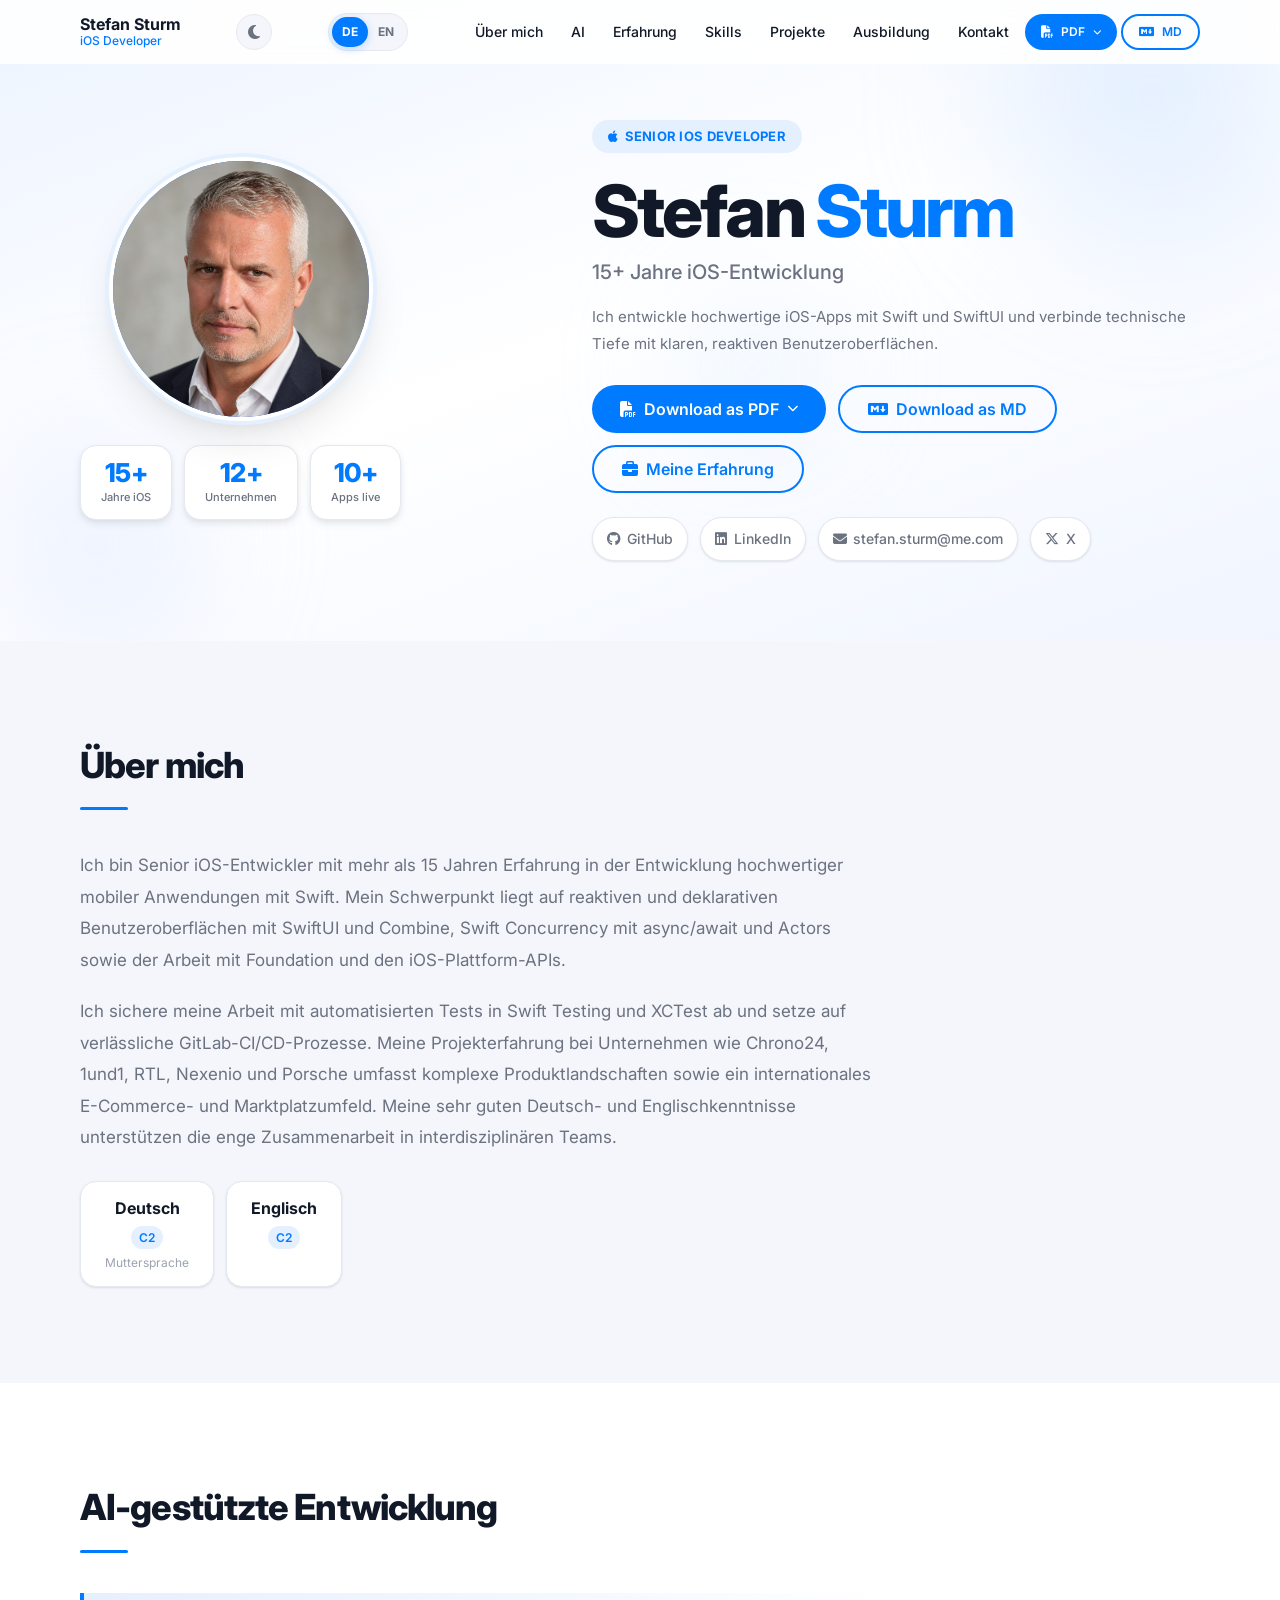
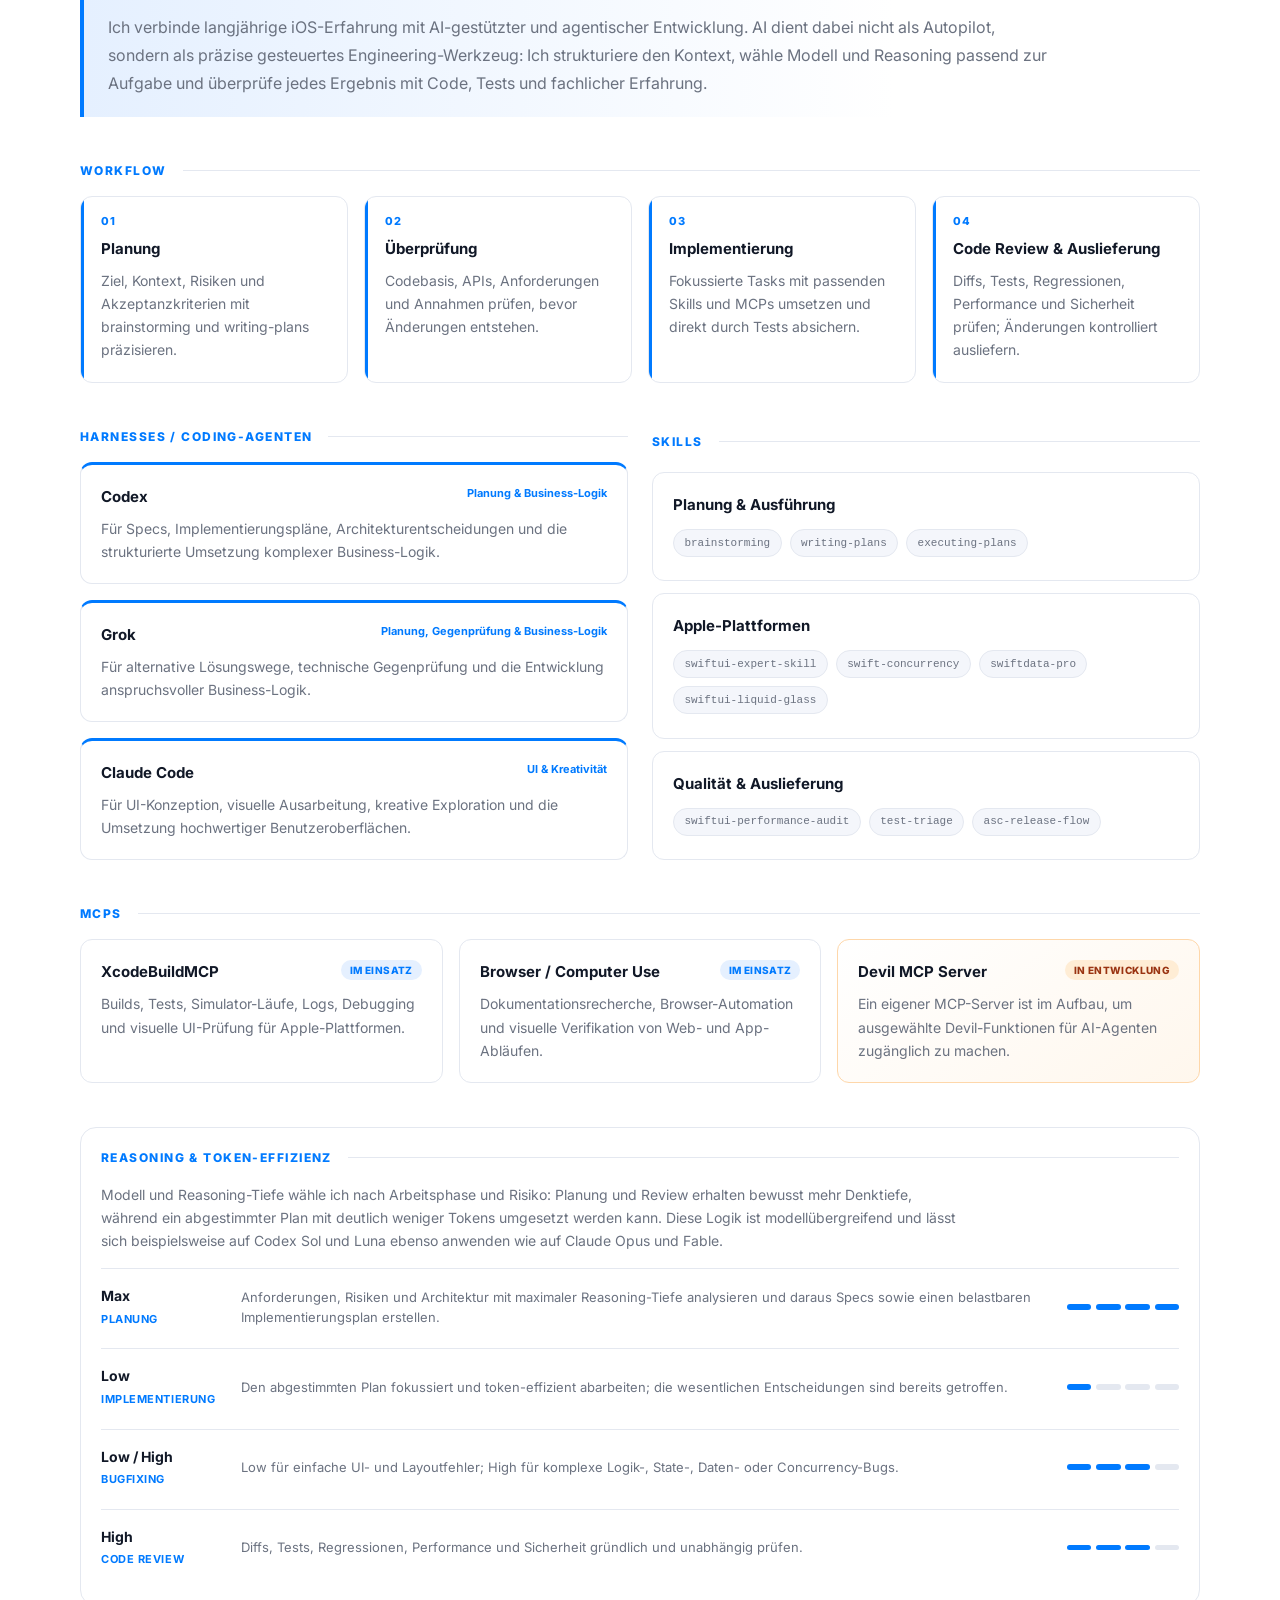
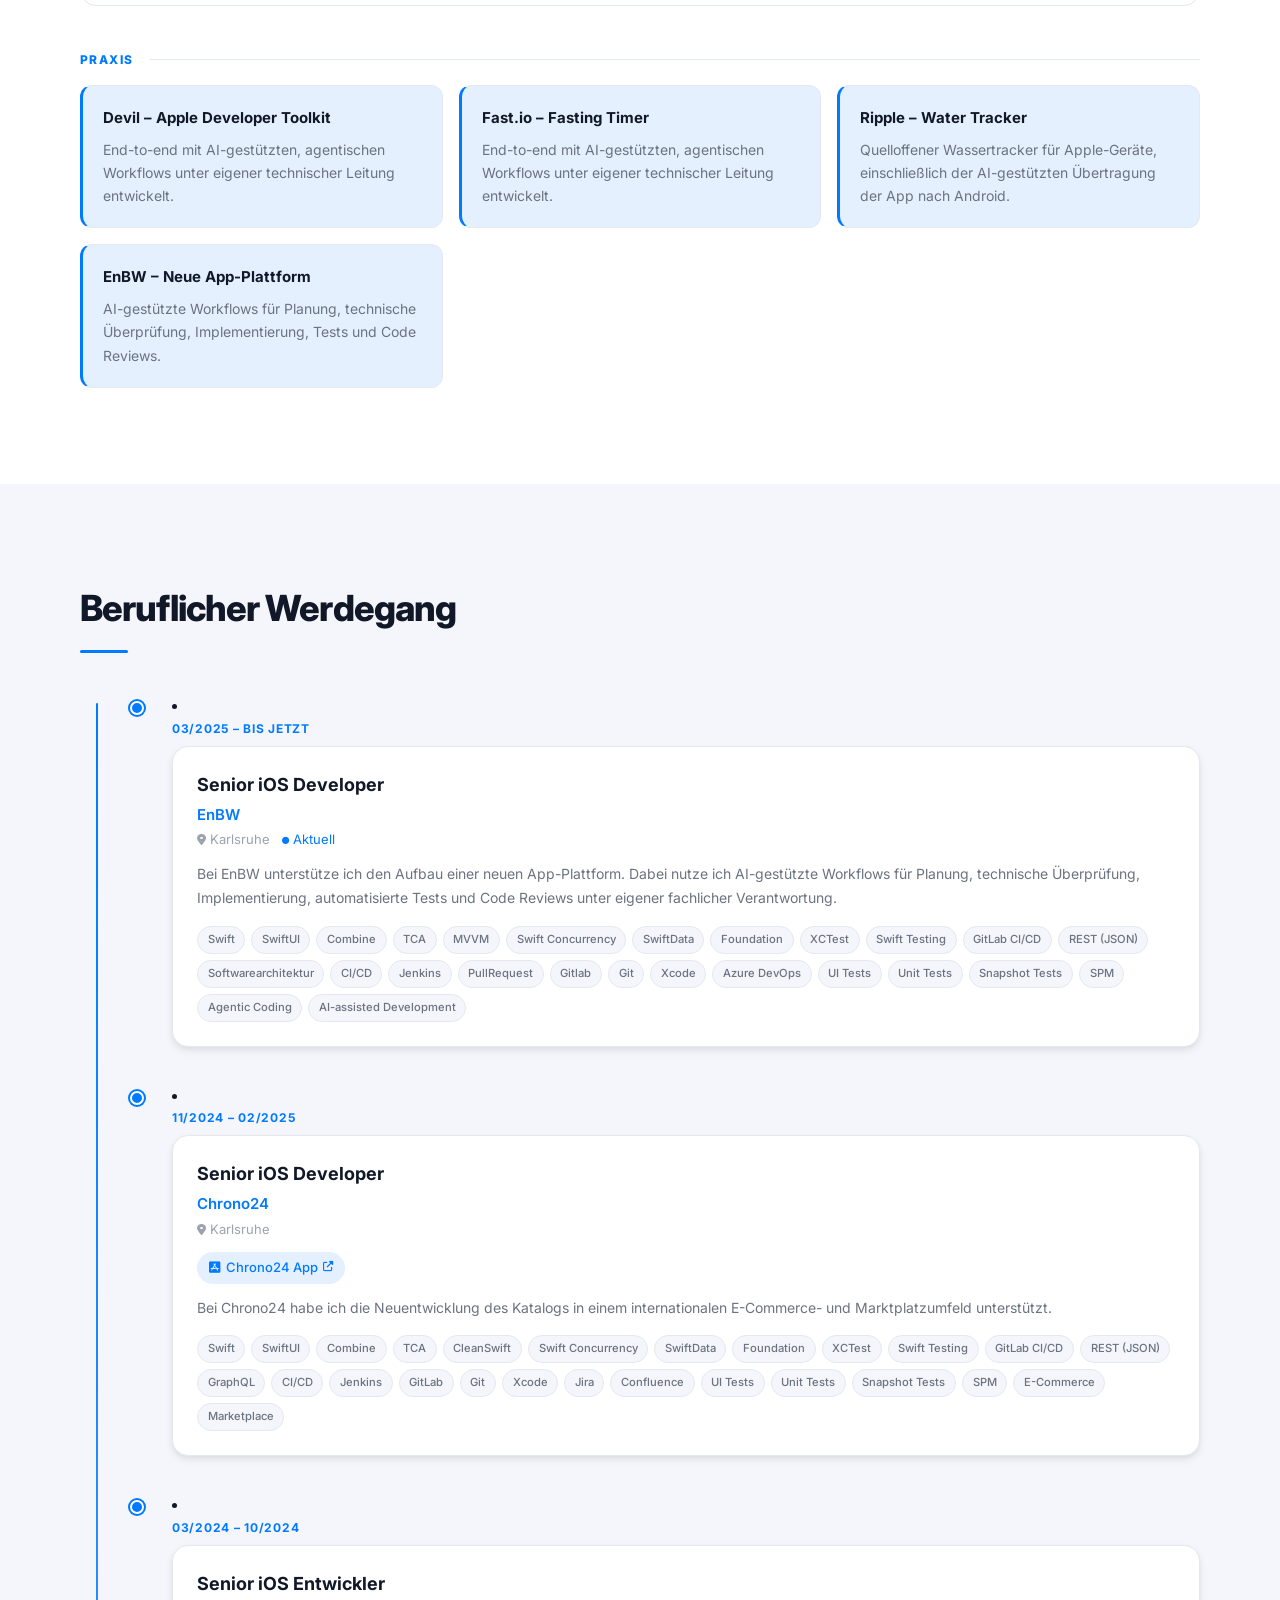
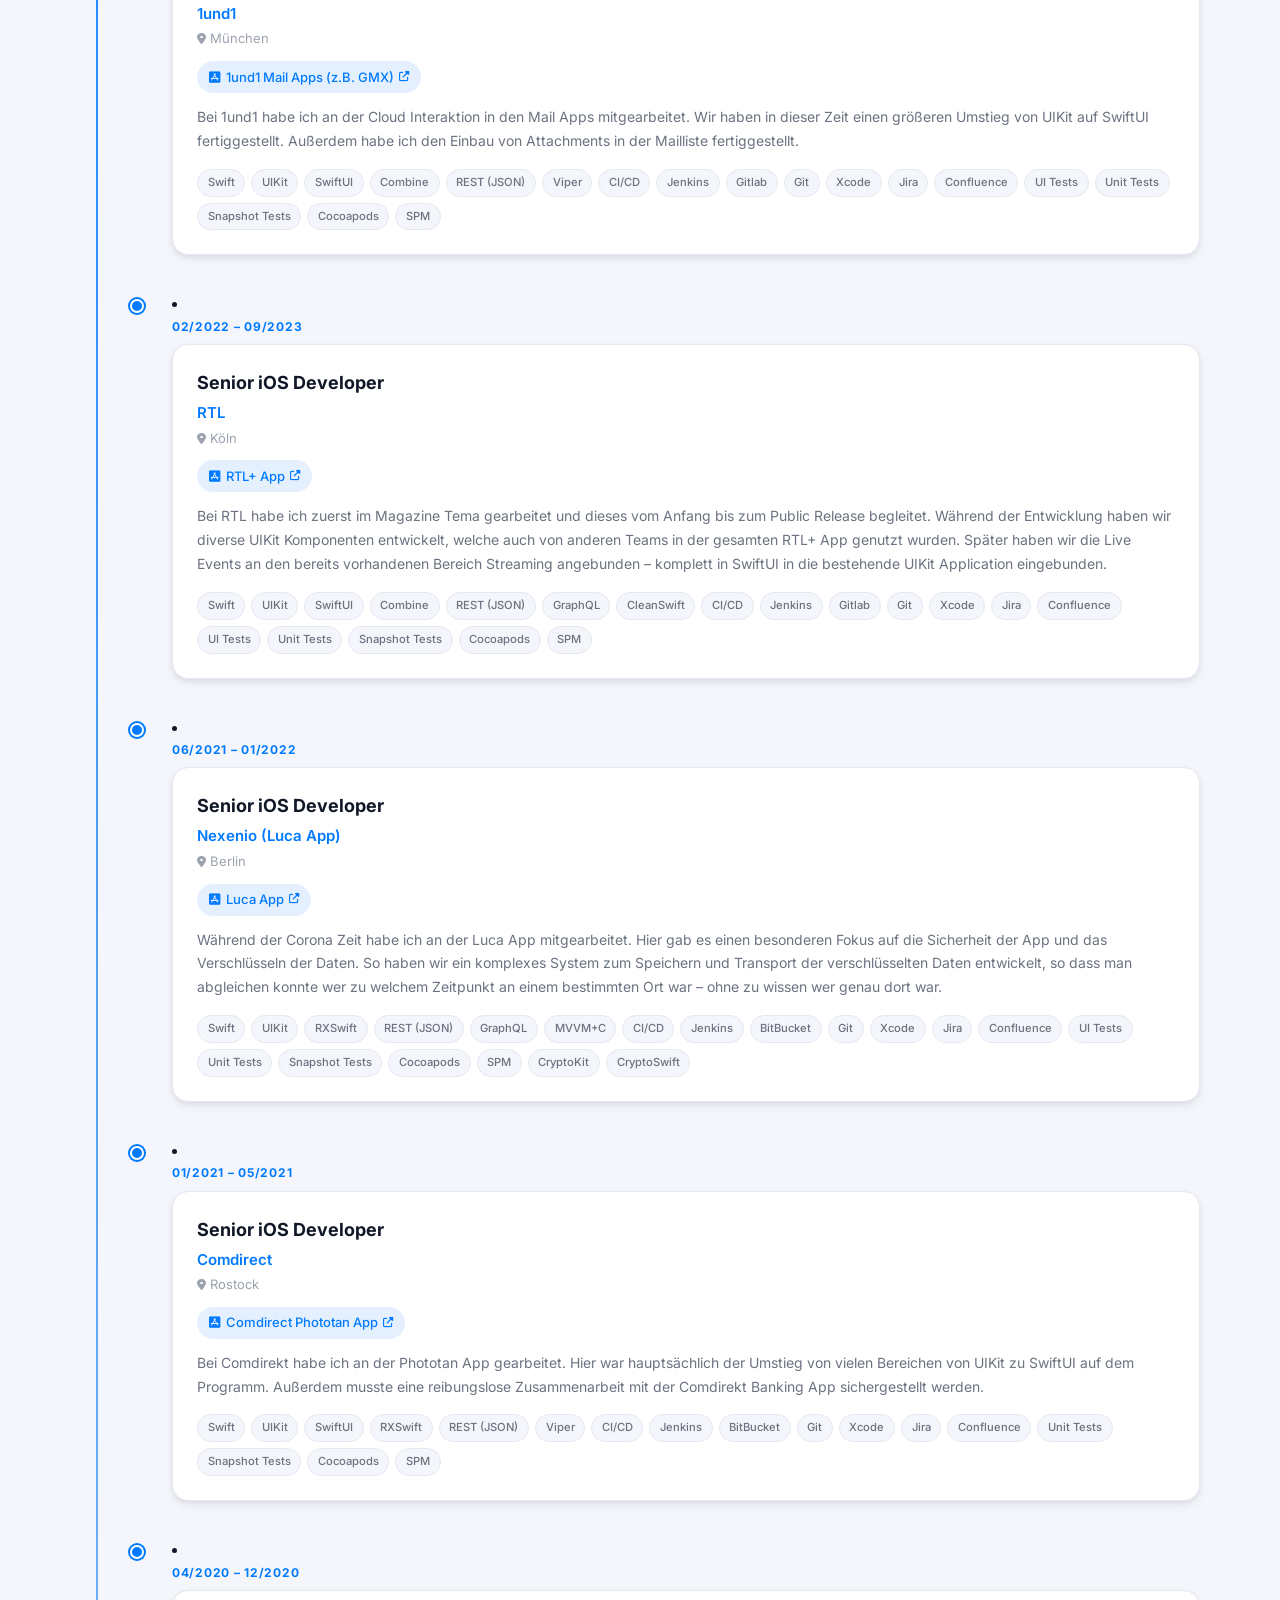
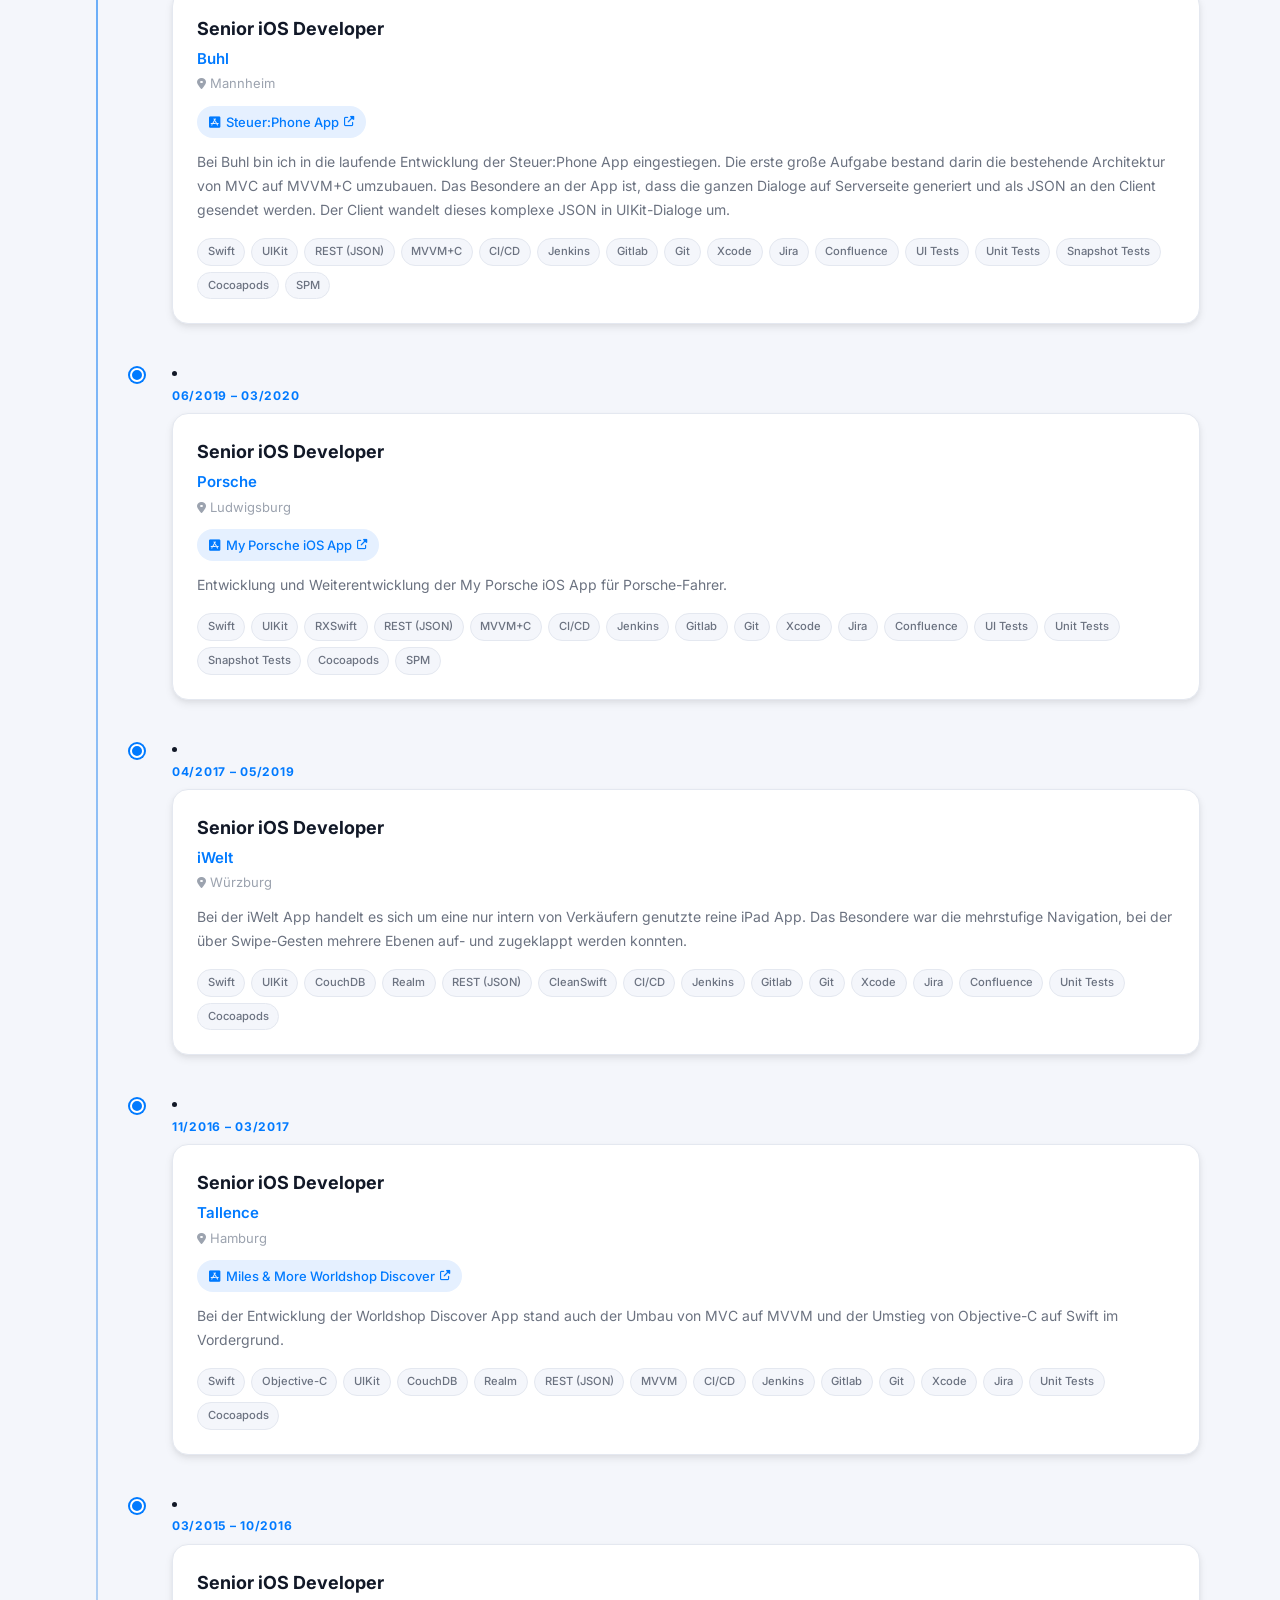
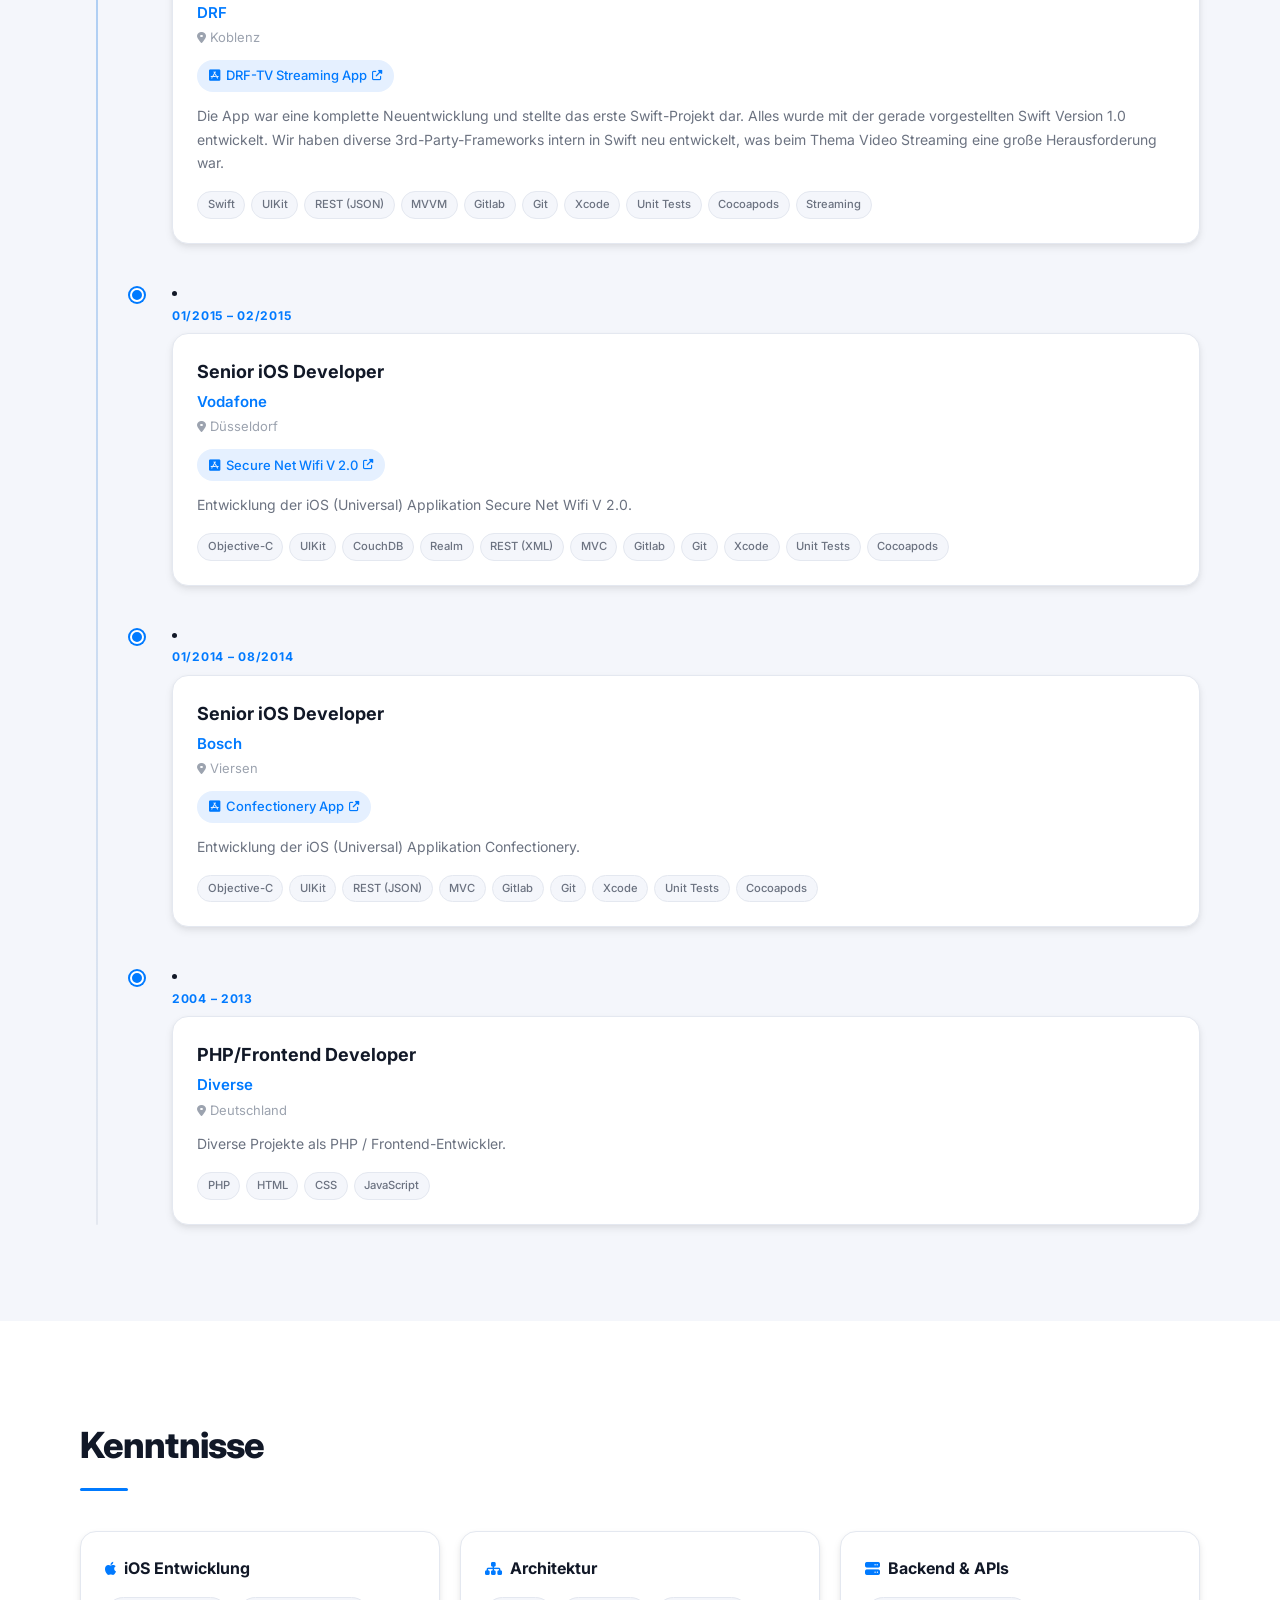
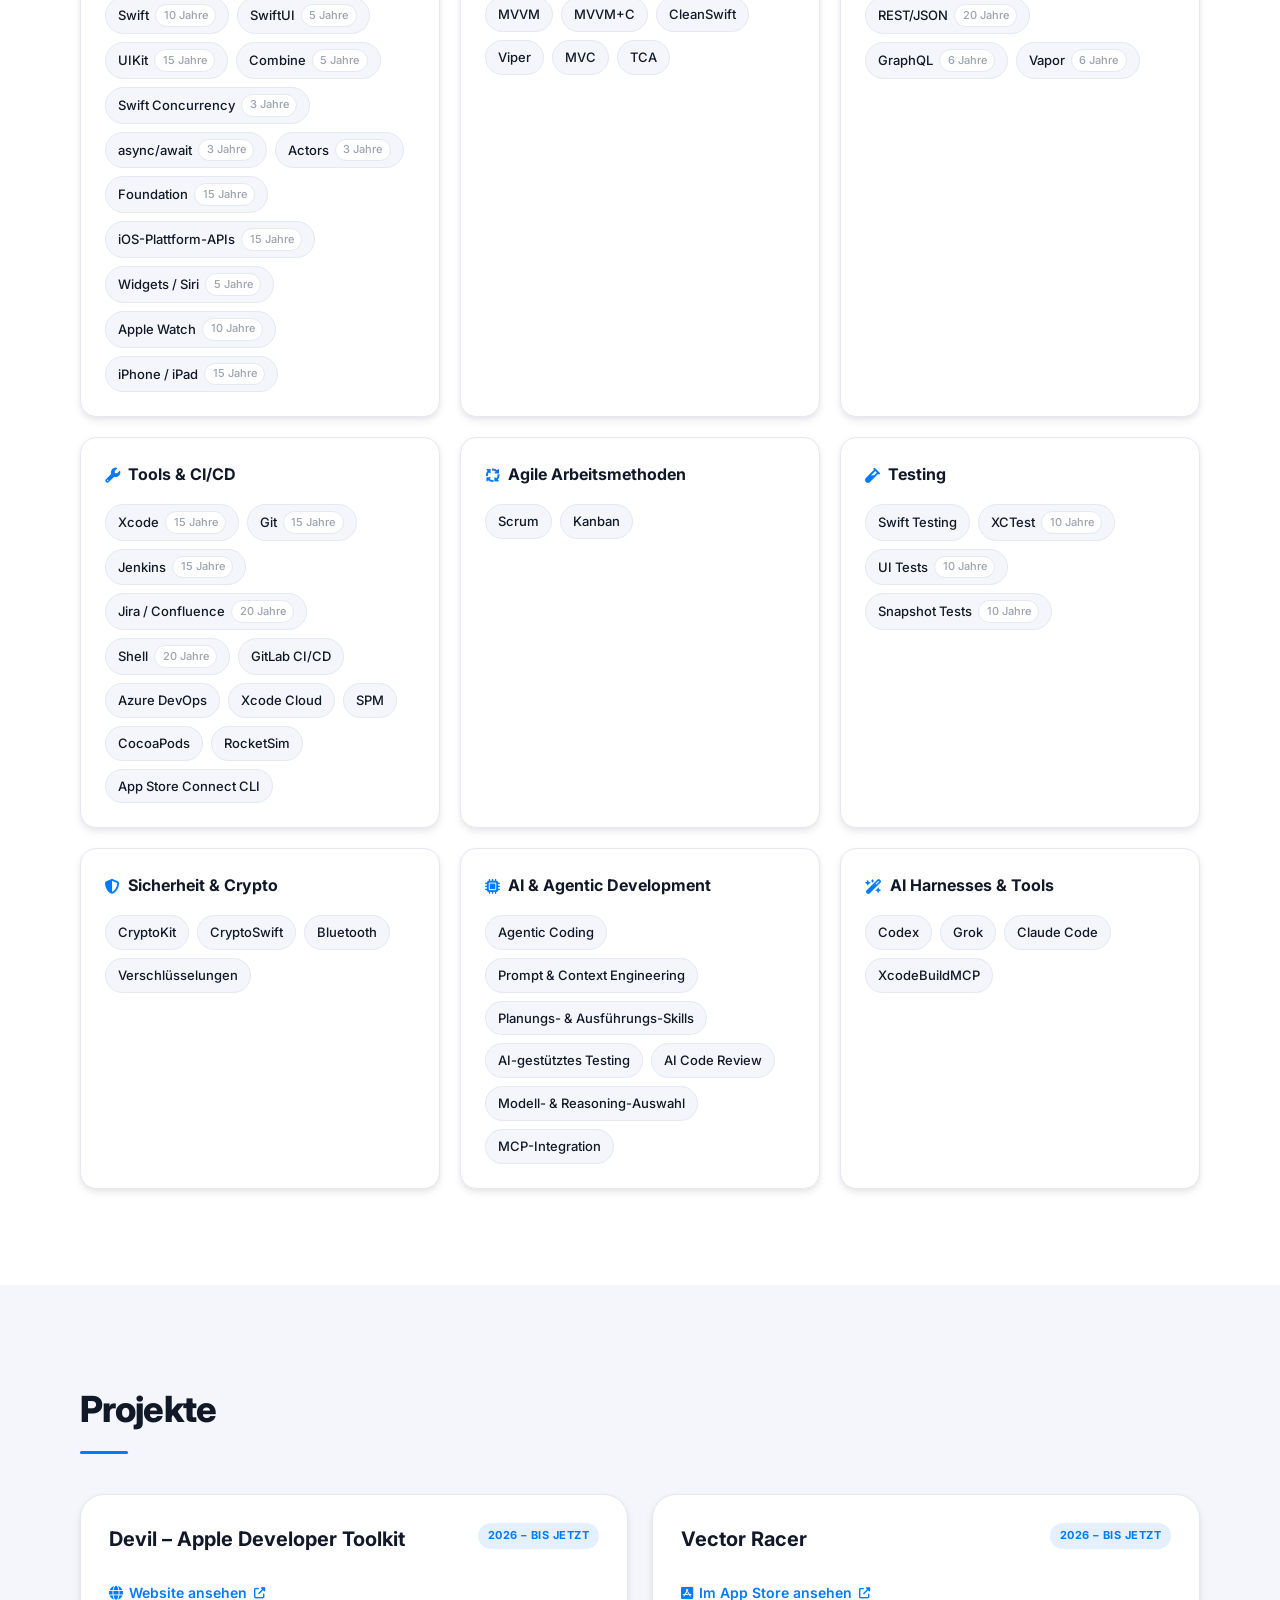
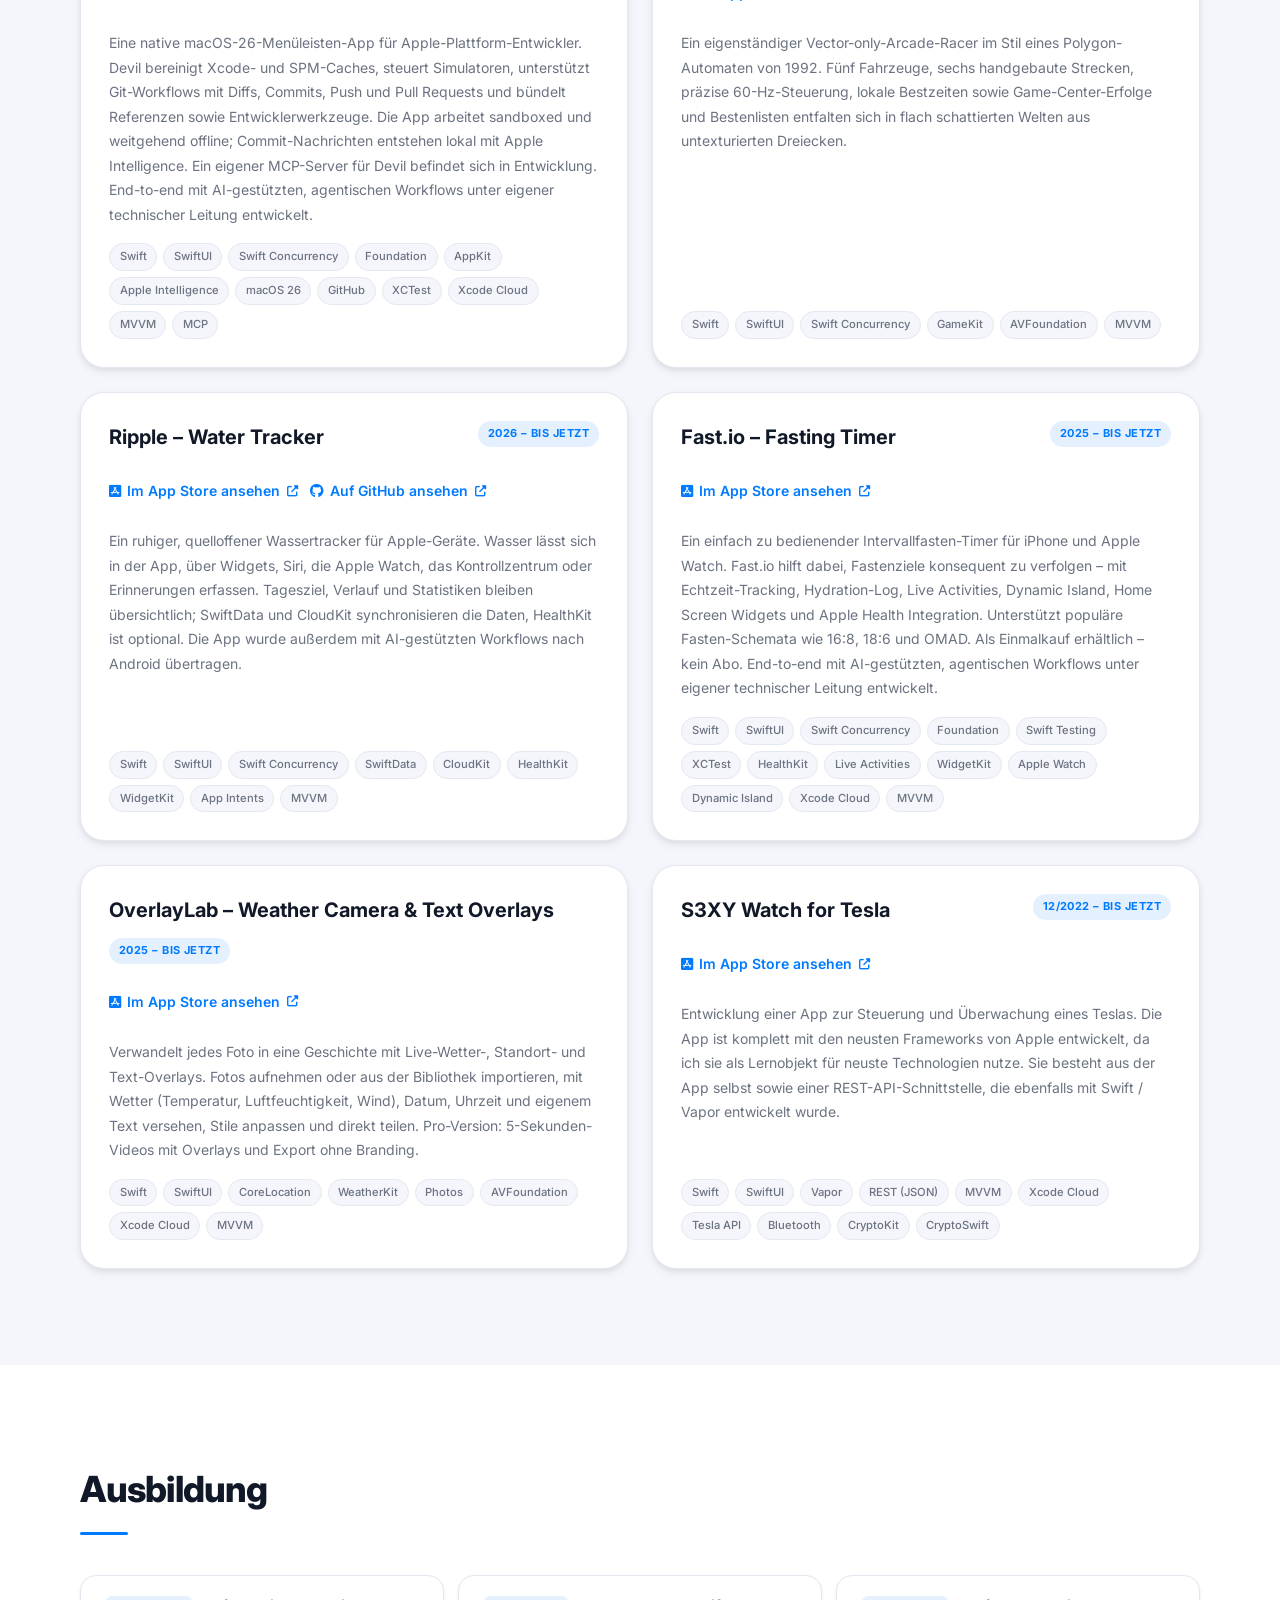
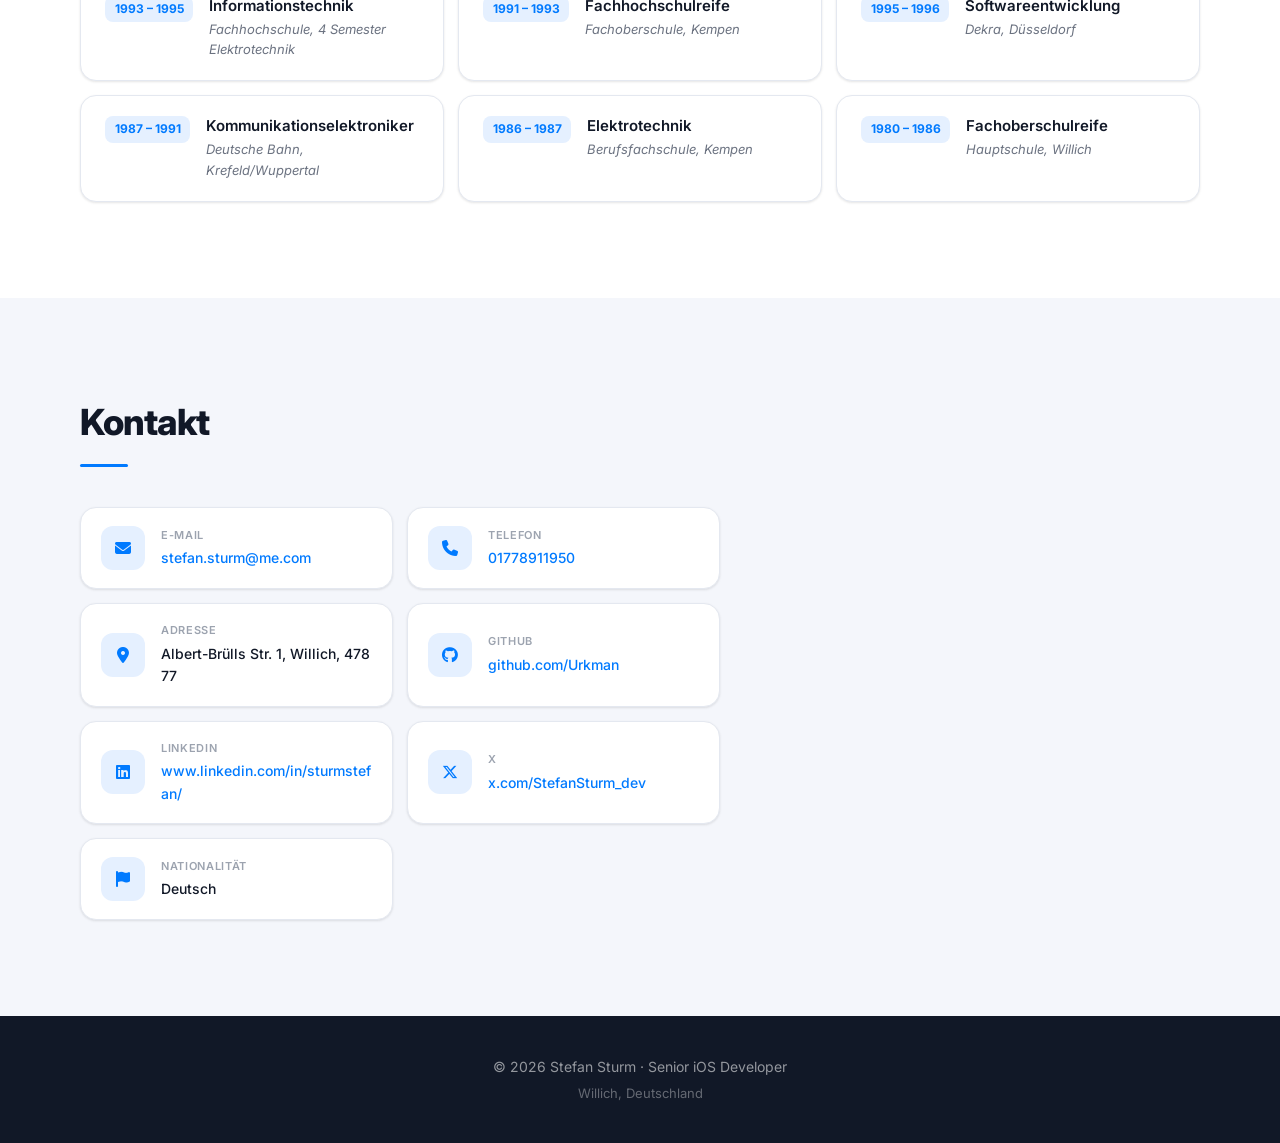
==== index.html @ d5008d6c "feat: add Vector Racer and Ripple projects" ====
<!DOCTYPE html>
<html lang="de">
<head>
  <meta charset="UTF-8">
  <meta name="viewport" content="width=device-width, initial-scale=1.0">
  <title>Stefan Sturm – Senior iOS Developer</title>
  <!-- No-flash theme: apply before first paint -->
  <script>
    (function(){
      var t = localStorage.getItem('theme');
      var d = window.matchMedia('(prefers-color-scheme: dark)').matches;
      if (t === 'dark' || (!t && d)) document.documentElement.setAttribute('data-theme','dark');
    })();
  </script>
  <meta name="description" content="Stefan Sturm – Senior iOS Developer mit 15+ Jahren Erfahrung in Swift, SwiftUI und Combine.">
  <meta name="author" content="Stefan Sturm">
  <meta property="og:title" content="Stefan Sturm – Senior iOS Developer">
  <meta property="og:description" content="15+ Jahre iOS-Entwicklung · Swift · SwiftUI · Combine">
  <meta property="og:type" content="website">

  <!-- Fonts -->
  <link rel="preconnect" href="https://fonts.googleapis.com">
  <link rel="preconnect" href="https://fonts.gstatic.com" crossorigin>
  <link href="https://fonts.googleapis.com/css2?family=Inter:wght@300;400;500;600;700;800&display=swap" rel="stylesheet">

  <!-- Icons -->
  <link rel="stylesheet" href="https://cdnjs.cloudflare.com/ajax/libs/font-awesome/6.5.0/css/all.min.css">

  <!-- Styles -->
  <link rel="stylesheet" href="css/styles.css?v=20260921-new-apps">
</head>
<body>

  <!-- Skip link for accessibility -->
  <a href="#main" class="skip-link" data-i18n="skipLink">Zum Hauptinhalt springen</a>

  <!-- ==================== HEADER ==================== -->
  <header class="header" id="header" role="banner">
    <div class="container">
      <nav class="nav" aria-label="Hauptnavigation" data-i18n-aria-label="mainNav">
        <a href="#hero" class="nav-logo" aria-label="Stefan Sturm – Startseite">
          <span class="nav-logo-name">Stefan Sturm</span>
          <span class="nav-logo-title">iOS Developer</span>
        </a>

        <button class="nav-toggle" id="navToggle" aria-label="Menü öffnen/schließen" aria-expanded="false" aria-controls="navMenu" data-i18n-aria-label="menuToggle">
          <i class="fas fa-bars" aria-hidden="true"></i>
        </button>

        <button class="theme-toggle" id="themeToggle" aria-label="Dark mode umschalten" data-i18n-aria-label="themeToggle">
          <i class="fas fa-moon" aria-hidden="true"></i>
        </button>

        <div class="language-toggle" aria-label="Sprache wählen" data-i18n-aria-label="languageToggle">
          <button type="button" class="language-option active" data-lang="de">DE</button>
          <button type="button" class="language-option" data-lang="en">EN</button>
        </div>

        <ul class="nav-menu" id="navMenu" role="list">
          <li><a href="#about"      class="nav-link" data-i18n="navAbout">Über mich</a></li>
          <li><a href="#ai"         class="nav-link" data-i18n="navAI">AI</a></li>
          <li><a href="#experience" class="nav-link" data-i18n="navExperience">Erfahrung</a></li>
          <li><a href="#skills"     class="nav-link" data-i18n="navSkills">Skills</a></li>
          <li><a href="#projects"   class="nav-link" data-i18n="navProjects">Projekte</a></li>
          <li><a href="#education"  class="nav-link" data-i18n="navEducation">Ausbildung</a></li>
          <li><a href="#contact"    class="nav-link" data-i18n="navContact">Kontakt</a></li>
          <li>
            <div class="pdf-export-menu pdf-export-menu-nav" data-pdf-menu>
              <button class="btn btn-primary btn-sm pdf-export-trigger" id="downloadCvBtn"
                      aria-haspopup="menu" aria-expanded="false"
                      aria-label="PDF-Export auswählen" data-i18n-aria-label="pdfExportMenu">
                <i class="fas fa-file-pdf" aria-hidden="true"></i>
                <span>PDF</span>
                <i class="fas fa-chevron-down pdf-export-chevron" aria-hidden="true"></i>
              </button>
              <div class="pdf-export-options" role="menu" hidden>
                <button type="button" class="pdf-export-option" role="menuitem" data-cv-export="compact">
                  <i class="fas fa-file-lines" aria-hidden="true"></i>
                  <span>
                    <strong data-i18n="compactCvTitle">Kompakter CV</strong>
                    <small data-i18n="compactCvDescription">Professioneller Lebenslauf auf zwei Seiten</small>
                  </span>
                </button>
                <button type="button" class="pdf-export-option" role="menuitem" data-cv-export="expanded">
                  <i class="fas fa-file-circle-plus" aria-hidden="true"></i>
                  <span>
                    <strong data-i18n="expandedCvTitle">Ausführlicher CV</strong>
                    <small data-i18n="expandedCvDescription">Vollständiger Lebenslauf mit allen Details</small>
                  </span>
                </button>
              </div>
            </div>
            <button class="btn btn-outline btn-sm" id="downloadMdBtn" aria-label="Download as MD" data-i18n-aria-label="downloadMd">
              <i class="fab fa-markdown" aria-hidden="true"></i>
              <span>MD</span>
            </button>
          </li>
        </ul>
      </nav>
    </div>
  </header>

  <!-- ==================== MAIN ==================== -->
  <main id="main">

    <!-- HERO -->
    <section class="hero" id="hero" aria-label="Einführung">
      <div class="hero-bg-shapes" aria-hidden="true">
        <span class="shape shape-1"></span>
        <span class="shape shape-2"></span>
        <span class="shape shape-3"></span>
      </div>
      <div class="container">
        <div class="hero-grid">

          <div class="hero-content">
            <div class="hero-badge">
              <i class="fab fa-apple" aria-hidden="true"></i>
              Senior iOS Developer
            </div>
            <h1 class="hero-name">Stefan <span class="text-accent">Sturm</span></h1>
            <p class="hero-tagline" data-i18n="heroTagline">15+ Jahre iOS-Entwicklung</p>
            <p class="hero-bio" id="hero-bio"><!-- filled by JS --></p>
            <div class="hero-actions">
              <div class="pdf-export-menu pdf-export-menu-hero" data-pdf-menu>
                <button class="btn btn-primary btn-lg pdf-export-trigger" id="heroDownloadBtn"
                        aria-haspopup="menu" aria-expanded="false"
                        aria-label="PDF-Export auswählen" data-i18n-aria-label="pdfExportMenu">
                  <i class="fas fa-file-pdf" aria-hidden="true"></i>
                  <span data-i18n="downloadPdfText">Download as PDF</span>
                  <i class="fas fa-chevron-down pdf-export-chevron" aria-hidden="true"></i>
                </button>
                <div class="pdf-export-options" role="menu" hidden>
                  <button type="button" class="pdf-export-option" role="menuitem" data-cv-export="compact">
                    <i class="fas fa-file-lines" aria-hidden="true"></i>
                    <span>
                      <strong data-i18n="compactCvTitle">Kompakter CV</strong>
                      <small data-i18n="compactCvDescription">Professioneller Lebenslauf auf zwei Seiten</small>
                    </span>
                  </button>
                  <button type="button" class="pdf-export-option" role="menuitem" data-cv-export="expanded">
                    <i class="fas fa-file-circle-plus" aria-hidden="true"></i>
                    <span>
                      <strong data-i18n="expandedCvTitle">Ausführlicher CV</strong>
                      <small data-i18n="expandedCvDescription">Vollständiger Lebenslauf mit allen Details</small>
                    </span>
                  </button>
                </div>
              </div>
              <button class="btn btn-outline btn-lg" id="heroDownloadMdBtn">
                <i class="fab fa-markdown" aria-hidden="true"></i>
                <span data-i18n="downloadMdText">Download as MD</span>
              </button>
              <a href="#experience" class="btn btn-outline btn-lg">
                <i class="fas fa-briefcase" aria-hidden="true"></i>
                <span data-i18n="heroExperience">Meine Erfahrung</span>
              </a>
            </div>
            <div class="hero-social" id="hero-social" aria-label="Social Links"><!-- filled by JS --></div>
          </div>

          <div class="hero-aside">
            <div class="hero-avatar" aria-hidden="true">
              <img src="assets/stefan.png" alt="Stefan Sturm" id="profileImg" onerror="this.style.display='none'; document.getElementById('avatarFallback').style.display='flex'">
              <div class="avatar-initials" id="avatarFallback">SS</div>
            </div>
            <div class="hero-stats" id="hero-stats" aria-label="Statistiken"><!-- filled by JS --></div>
          </div>

        </div>
      </div>
    </section>

    <!-- ABOUT -->
    <section class="section section-alt" id="about" aria-labelledby="about-heading">
      <div class="container">
        <h2 class="section-title" id="about-heading" data-i18n="aboutTitle">Über mich</h2>
        <div class="about-content" id="about-content"><!-- filled by JS --></div>
      </div>
    </section>

    <!-- AI DEVELOPMENT -->
    <section class="section" id="ai" aria-labelledby="ai-heading">
      <div class="container">
        <h2 class="section-title" id="ai-heading">AI-gestützte Entwicklung</h2>
        <div class="ai-section-content" id="ai-content"><!-- filled by JS --></div>
      </div>
    </section>

    <!-- EXPERIENCE -->
    <section class="section section-alt" id="experience" aria-labelledby="experience-heading">
      <div class="container">
        <h2 class="section-title" id="experience-heading" data-i18n="experienceTitle">Beruflicher Werdegang</h2>
        <div class="timeline" id="timeline" role="list"><!-- filled by JS --></div>
      </div>
    </section>

    <!-- SKILLS -->
    <section class="section" id="skills" aria-labelledby="skills-heading">
      <div class="container">
        <h2 class="section-title" id="skills-heading" data-i18n="skillsTitle">Kenntnisse</h2>
        <div class="skills-grid" id="skills-grid"><!-- filled by JS --></div>
      </div>
    </section>

    <!-- PROJECTS -->
    <section class="section section-alt" id="projects" aria-labelledby="projects-heading">
      <div class="container">
        <h2 class="section-title" id="projects-heading" data-i18n="projectsTitle">Projekte</h2>
        <div class="projects-grid" id="projects-grid"><!-- filled by JS --></div>
      </div>
    </section>

    <!-- EDUCATION -->
    <section class="section" id="education" aria-labelledby="education-heading">
      <div class="container">
        <h2 class="section-title" id="education-heading" data-i18n="educationTitle">Ausbildung</h2>
        <div class="education-grid" id="education-grid"><!-- filled by JS --></div>
      </div>
    </section>

    <!-- CONTACT -->
    <section class="section section-alt" id="contact" aria-labelledby="contact-heading">
      <div class="container">
        <h2 class="section-title" id="contact-heading" data-i18n="contactTitle">Kontakt</h2>
        <div class="contact-layout" id="contact-layout"><!-- filled by JS --></div>
      </div>
    </section>

  </main>

  <!-- ==================== FOOTER ==================== -->
  <footer class="footer" role="contentinfo">
    <div class="container">
      <p>© <span id="footer-year">2026</span> Stefan Sturm · Senior iOS Developer</p>
      <p class="footer-sub" data-i18n="footerLocation">Willich, Deutschland</p>
    </div>
  </footer>

  <!-- PDF loading overlay -->
  <div class="pdf-overlay" id="pdfOverlay" aria-hidden="true" role="status" aria-label="PDF wird erstellt">
    <div class="pdf-overlay-inner">
      <div class="pdf-spinner" aria-hidden="true"></div>
      <p data-i18n="pdfCreating">CV wird erstellt…</p>
    </div>
  </div>

  <!-- Scripts -->
  <script src="js/data.js?v=20260921-new-apps"></script>
  <script src="js/main.js?v=20260921-new-apps"></script>
  <script src="js/cv-export.js?v=20260921-new-apps"></script>
</body>
</html>
---- css/styles.css ----
/* ==============================================
   styles.css — Stefan Sturm Personal Website
   Mobile-first · iOS Blue accent · Inter font
   ============================================== */

/* -------- Tokens -------- */
:root {
  --accent:          #007AFF;
  --accent-hover:    #0056CC;
  --accent-light:    #E5F0FF;
  --accent-mid:      #b3d3ff;

  --bg:              #ffffff;
  --bg-alt:          #f4f6fb;
  --surface:         #ffffff;
  --border:          #e4e8f0;

  --text:            #111827;
  --text-muted:      #6b7280;
  --text-light:      #9ca3af;

  --font:            'Inter', -apple-system, BlinkMacSystemFont, 'Segoe UI', sans-serif;

  --nav-h:           4rem;
  --max-w:           74rem;
  --pad:             1rem;

  --r-sm:  0.375rem;
  --r-md:  0.5rem;
  --r-lg:  0.75rem;
  --r-xl:  1rem;
  --r-2xl: 1.5rem;
  --r-full: 9999px;

  --sh-sm: 0 1px 3px rgba(0,0,0,.07), 0 1px 2px rgba(0,0,0,.04);
  --sh-md: 0 4px 8px rgba(0,0,0,.07), 0 2px 4px rgba(0,0,0,.04);
  --sh-lg: 0 10px 20px rgba(0,0,0,.09), 0 4px 8px rgba(0,0,0,.05);
  --sh-xl: 0 20px 40px rgba(0,0,0,.10), 0 8px 16px rgba(0,0,0,.06);

  --ease: cubic-bezier(.4,0,.2,1);
  --t-fast: 150ms var(--ease);
  --t-base: 250ms var(--ease);
  --t-slow: 450ms var(--ease);
}

/* -------- Dark mode tokens -------- */
[data-theme="dark"] {
  --bg:          #0f1117;
  --bg-alt:      #1a1d27;
  --surface:     #1e2130;
  --border:      #2e3348;

  --text:        #f0f2f8;
  --text-muted:  #9aa3b8;
  --text-light:  #6b7491;

  --accent-light: #0f2a4a;
  --accent-mid:   #1a4a8a;

  --sh-sm: 0 1px 3px rgba(0,0,0,.3), 0 1px 2px rgba(0,0,0,.2);
  --sh-md: 0 4px 8px rgba(0,0,0,.3), 0 2px 4px rgba(0,0,0,.2);
  --sh-lg: 0 10px 20px rgba(0,0,0,.35), 0 4px 8px rgba(0,0,0,.2);
  --sh-xl: 0 20px 40px rgba(0,0,0,.4), 0 8px 16px rgba(0,0,0,.25);
}

/* -------- Theme toggle button -------- */
.theme-toggle {
  display: flex;
  align-items: center;
  justify-content: center;
  width: 2.25rem;
  height: 2.25rem;
  border-radius: var(--r-full);
  background: var(--bg-alt);
  border: 1px solid var(--border);
  color: var(--text-muted);
  transition: background var(--t-fast), color var(--t-fast), border-color var(--t-fast);
  flex-shrink: 0;
}
.theme-toggle:hover {
  background: var(--accent-light);
  color: var(--accent);
  border-color: var(--accent-mid);
}

.language-toggle {
  display: inline-flex;
  align-items: center;
  padding: .1875rem;
  border-radius: var(--r-full);
  background: var(--bg-alt);
  border: 1px solid var(--border);
  flex-shrink: 0;
}
.language-option {
  min-width: 2.25rem;
  min-height: 1.875rem;
  padding: .35rem .55rem;
  border-radius: var(--r-full);
  color: var(--text-muted);
  font-size: .75rem;
  font-weight: 700;
  line-height: 1;
  transition: background var(--t-fast), color var(--t-fast), box-shadow var(--t-fast);
}
.language-option:hover,
.language-option:focus-visible {
  color: var(--accent);
}
.language-option.active {
  background: var(--accent);
  color: #fff;
  box-shadow: 0 2px 8px rgba(0,122,255,.25);
}

/* -------- Reset -------- */
*, *::before, *::after { box-sizing: border-box; margin: 0; padding: 0; }
html { font-size: 16px; scroll-behavior: smooth; -webkit-text-size-adjust: 100%; }
body {
  font-family: var(--font);
  font-size: 1rem;
  line-height: 1.6;
  color: var(--text);
  background: var(--bg);
  -webkit-font-smoothing: antialiased;
  -moz-osx-font-smoothing: grayscale;
}
img { max-width: 100%; height: auto; display: block; }
a { color: inherit; text-decoration: none; }
ul, ol { list-style: none; }
button { cursor: pointer; border: none; background: none; font: inherit; color: inherit; }

/* -------- Accessibility -------- */
.skip-link {
  position: absolute;
  top: -100%;
  left: 1rem;
  background: var(--accent);
  color: #fff;
  padding: .5rem 1rem;
  border-radius: var(--r-md);
  font-weight: 600;
  z-index: 9999;
  transition: top var(--t-fast);
}
.skip-link:focus { top: .5rem; outline: 2px solid #fff; }

*:focus-visible {
  outline: 2px solid var(--accent);
  outline-offset: 2px;
  border-radius: var(--r-sm);
}

/* -------- Utilities -------- */
.text-accent { color: var(--accent); }
.container {
  width: 100%;
  max-width: var(--max-w);
  margin: 0 auto;
  padding: 0 var(--pad);
}
@media (min-width: 640px)  { :root { --pad: 1.5rem; } }
@media (min-width: 1024px) { :root { --pad: 2rem; } }

/* -------- Buttons -------- */
.btn {
  display: inline-flex;
  align-items: center;
  gap: .5rem;
  padding: .75rem 1.5rem;
  border-radius: var(--r-full);
  font-weight: 600;
  font-size: .875rem;
  line-height: 1;
  min-height: 2.75rem; /* 44px touch target */
  white-space: nowrap;
  user-select: none;
  transition: background var(--t-base), color var(--t-base), border-color var(--t-base),
              box-shadow var(--t-base), transform var(--t-base);
}
.btn-primary {
  background: var(--accent);
  color: #fff;
}
.btn-primary:hover, .btn-primary:focus-visible {
  background: var(--accent-hover);
  box-shadow: 0 4px 16px rgba(0,122,255,.35);
  transform: translateY(-1px);
}
.btn-outline {
  background: transparent;
  color: var(--accent);
  border: 2px solid var(--accent);
}
.btn-outline:hover, .btn-outline:focus-visible {
  background: var(--accent);
  color: #fff;
  transform: translateY(-1px);
}
.btn-sm  { padding: .5rem 1rem; font-size: .75rem; min-height: 2.25rem; }
.btn-lg  { padding: .875rem 1.75rem; font-size: 1rem; min-height: 3rem; }

/* -------- Header -------- */
.header {
  position: fixed;
  inset: 0 0 auto 0;
  height: var(--nav-h);
  z-index: 900;
  background: rgba(255,255,255,.88);
  backdrop-filter: blur(16px);
  -webkit-backdrop-filter: blur(16px);
  border-bottom: 1px solid transparent;
  transition: border-color var(--t-base), box-shadow var(--t-base), background var(--t-base);
}
[data-theme="dark"] .header { background: rgba(15,17,23,.88); }
.header.scrolled {
  border-bottom-color: var(--border);
  box-shadow: var(--sh-md);
}
.nav {
  display: flex;
  align-items: center;
  justify-content: space-between;
  height: var(--nav-h);
  gap: 1rem;
}
.nav-logo {
  display: flex;
  flex-direction: column;
  line-height: 1.2;
  flex-shrink: 0;
}
.nav-logo-name  { font-weight: 700; font-size: 1rem; color: var(--text); }
.nav-logo-title { font-size: .75rem; color: var(--accent); font-weight: 500; }

.nav-toggle {
  display: flex;
  align-items: center;
  justify-content: center;
  width: 2.75rem; height: 2.75rem;
  border-radius: var(--r-md);
  color: var(--text);
  font-size: 1.125rem;
  transition: background var(--t-fast);
}
.nav-toggle:hover, .nav-toggle:focus-visible { background: var(--bg-alt); }

/* Mobile nav menu (drawer) */
.nav-menu {
  display: none;
  flex-direction: column;
  position: fixed;
  top: var(--nav-h);
  left: 0; right: 0;
  background: var(--surface);
  border-bottom: 1px solid var(--border);
  padding: .75rem 1rem 1rem;
  gap: .25rem;
  box-shadow: var(--sh-lg);
  max-height: calc(100dvh - var(--nav-h));
  overflow-y: auto;
}
.nav-menu.open { display: flex; }

.nav-link {
  display: flex;
  align-items: center;
  padding: .75rem 1rem;
  border-radius: var(--r-md);
  font-weight: 500;
  font-size: .9375rem;
  color: var(--text);
  min-height: 2.75rem;
  transition: background var(--t-fast), color var(--t-fast);
}
.nav-link:hover, .nav-link.active {
  background: var(--accent-light);
  color: var(--accent);
}

/* Desktop nav */
@media (min-width: 1024px) {
  .nav-toggle { display: none; }
  .nav-menu {
    display: flex;
    flex-direction: row;
    align-items: center;
    position: static;
    background: none;
    border: none;
    padding: 0;
    gap: .25rem;
    box-shadow: none;
    max-height: none;
    overflow: visible;
  }
  .nav-link { font-size: .875rem; padding: .5rem .75rem; min-height: 2.25rem; }
}

/* -------- Sections -------- */
.section { padding: 4.5rem 0; }
.section-alt { background: var(--bg-alt); }
@media (min-width: 768px) { .section { padding: 6rem 0; } }

.section-title {
  font-size: clamp(1.75rem, 4vw, 2.25rem);
  font-weight: 800;
  letter-spacing: -.025em;
  margin-bottom: 2.5rem;
  position: relative;
  padding-bottom: 1rem;
}
.section-title::after {
  content: '';
  position: absolute;
  bottom: 0; left: 0;
  width: 3rem; height: 3px;
  background: var(--accent);
  border-radius: var(--r-full);
}

/* -------- Hero -------- */
.hero {
  position: relative;
  overflow: hidden;
  padding-top: calc(var(--nav-h) + 3.5rem);
  padding-bottom: 4rem;
  background: linear-gradient(160deg, #edf4ff 0%, #fff 50%, #f0f5ff 100%);
  min-height: 100svh;
  display: flex;
  align-items: center;
}
[data-theme="dark"] .hero { background: linear-gradient(160deg, #0d1829 0%, #0f1117 50%, #101524 100%); }
[data-theme="dark"] .shape-1 { background: radial-gradient(circle, rgba(0,122,255,.18), transparent 70%); }
[data-theme="dark"] .shape-2 { background: radial-gradient(circle, rgba(0,86,204,.15), transparent 70%); }
[data-theme="dark"] .shape-3 { background: radial-gradient(circle, rgba(88,86,214,.12), transparent 70%); }

/* Background decorative shapes */
.hero-bg-shapes { pointer-events: none; position: absolute; inset: 0; overflow: hidden; }
.shape {
  position: absolute;
  border-radius: 50%;
  filter: blur(60px);
  opacity: .45;
}
.shape-1 {
  width: 28rem; height: 28rem;
  background: radial-gradient(circle, #b3d3ff, transparent 70%);
  top: -8rem; right: -6rem;
}
.shape-2 {
  width: 20rem; height: 20rem;
  background: radial-gradient(circle, #c7d9ff, transparent 70%);
  bottom: -4rem; left: -4rem;
}
.shape-3 {
  width: 14rem; height: 14rem;
  background: radial-gradient(circle, #d0e8ff, transparent 70%);
  top: 40%; left: 50%;
}

.hero-grid {
  position: relative;
  display: flex;
  flex-direction: column;
  gap: 2.5rem;
  align-items: center;
}
.hero-content {
  text-align: center;
  max-width: 38rem;
  margin: 0 auto;
}
.hero-badge {
  display: inline-flex;
  align-items: center;
  gap: .4rem;
  background: var(--accent-light);
  color: var(--accent);
  font-size: .8125rem;
  font-weight: 700;
  padding: .375rem 1rem;
  border-radius: var(--r-full);
  margin-bottom: 1.25rem;
  letter-spacing: .02em;
  text-transform: uppercase;
}
.hero-name {
  font-size: clamp(2.75rem, 10vw, 4.5rem);
  font-weight: 800;
  line-height: 1.05;
  letter-spacing: -.04em;
  margin-bottom: .5rem;
}
.hero-tagline {
  font-size: clamp(1rem, 2.5vw, 1.25rem);
  font-weight: 500;
  color: var(--text-muted);
  margin-bottom: 1rem;
}
.hero-bio {
  font-size: .9375rem;
  color: var(--text-muted);
  line-height: 1.75;
  margin-bottom: 1.75rem;
}
.hero-actions {
  display: flex;
  flex-wrap: wrap;
  gap: .75rem;
  justify-content: center;
  margin-bottom: 1.5rem;
}
.hero-social {
  display: flex;
  gap: .75rem;
  justify-content: center;
  flex-wrap: wrap;
}
.hero-social-link {
  display: inline-flex;
  align-items: center;
  gap: .4rem;
  color: var(--text-muted);
  font-size: .875rem;
  font-weight: 500;
  padding: .5rem .875rem;
  border-radius: var(--r-full);
  border: 1px solid var(--border);
  background: var(--surface);
  min-height: 2.75rem;
  transition: all var(--t-base);
  box-shadow: var(--sh-sm);
}
.hero-social-link:hover, .hero-social-link:focus-visible {
  color: var(--accent);
  border-color: var(--accent);
  box-shadow: 0 4px 12px rgba(0,122,255,.15);
  transform: translateY(-1px);
}

/* Hero aside */
.hero-aside {
  display: flex;
  flex-direction: column;
  align-items: center;
  gap: 1.75rem;
  flex-shrink: 0;
}
.hero-avatar {
  position: relative;
  width: 10rem; height: 10rem;
  border-radius: 50%;
  background: linear-gradient(135deg, var(--accent) 0%, #5856D6 100%);
  display: flex;
  align-items: center;
  justify-content: center;
  overflow: hidden;
  box-shadow: 0 0 0 4px var(--surface), 0 0 0 8px var(--accent-light), var(--sh-xl);
}
.hero-avatar img {
  width: 100%; height: 100%;
  object-fit: cover;
  object-position: center top;
}
.avatar-initials {
  font-size: 2.5rem;
  font-weight: 800;
  color: #fff;
  letter-spacing: -.05em;
  display: none;
  align-items: center;
  justify-content: center;
  width: 100%; height: 100%;
  position: absolute;
  inset: 0;
}
.hero-stats {
  display: flex;
  gap: .75rem;
  flex-wrap: wrap;
  justify-content: center;
}
.hero-stat {
  text-align: center;
  background: var(--surface);
  border-radius: var(--r-xl);
  padding: .875rem 1.25rem;
  box-shadow: var(--sh-md);
  border: 1px solid var(--border);
  min-width: 5.5rem;
  transition: transform var(--t-base), box-shadow var(--t-base);
}
.hero-stat:hover { transform: translateY(-2px); box-shadow: var(--sh-lg); }
.hero-stat-val {
  display: block;
  font-size: 1.625rem;
  font-weight: 800;
  color: var(--accent);
  line-height: 1;
  letter-spacing: -.03em;
  margin-bottom: .25rem;
}
.hero-stat-lbl {
  display: block;
  font-size: .6875rem;
  color: var(--text-muted);
  font-weight: 500;
  line-height: 1.3;
}

@media (min-width: 768px) {
  .hero-avatar { width: 13rem; height: 13rem; }
  .avatar-initials { font-size: 3.25rem; }
}
@media (min-width: 1024px) {
  .hero { min-height: auto; padding-bottom: 5rem; }
  .hero-grid { flex-direction: row-reverse; justify-content: space-between; align-items: center; gap: 4rem; }
  .hero-content { text-align: left; margin: 0; flex: 1; }
  .hero-actions { justify-content: flex-start; }
  .hero-social  { justify-content: flex-start; }
  .hero-avatar  { width: 16rem; height: 16rem; }
  .avatar-initials { font-size: 4rem; }
}

/* -------- About -------- */
.about-content { max-width: 50rem; }
.about-content p {
  font-size: 1.0625rem;
  line-height: 1.85;
  color: var(--text-muted);
  margin-bottom: 1.25rem;
}
.about-content p:last-child { margin-bottom: 0; }
.about-langs {
  display: flex;
  gap: .75rem;
  flex-wrap: wrap;
  margin-top: 1.75rem;
}
.lang-chip {
  display: inline-flex;
  flex-direction: column;
  align-items: center;
  background: var(--surface);
  border: 1px solid var(--border);
  border-radius: var(--r-xl);
  padding: .875rem 1.5rem;
  box-shadow: var(--sh-sm);
  gap: .25rem;
}
.lang-name  { font-weight: 700; font-size: 1rem; }
.lang-level {
  font-size: .75rem;
  font-weight: 600;
  color: var(--accent);
  background: var(--accent-light);
  padding: .125rem .5rem;
  border-radius: var(--r-full);
}
.lang-note  { font-size: .75rem; color: var(--text-light); }

/* -------- Timeline (Experience) -------- */
.timeline {
  position: relative;
  padding-left: 1.25rem;
}
.timeline::before {
  content: '';
  position: absolute;
  left: .5rem; top: .6rem; bottom: 0;
  width: 2px;
  background: linear-gradient(to bottom, var(--accent) 0%, var(--border) 100%);
  border-radius: var(--r-full);
}
.timeline-item {
  position: relative;
  padding-left: 2rem;
  padding-bottom: 2.25rem;
}
.timeline-item:last-child { padding-bottom: 0; }

/* Dot */
.timeline-item::before {
  content: '';
  position: absolute;
  left: .125rem; top: .5rem;
  width: .875rem; height: .875rem;
  border-radius: 50%;
  background: var(--accent);
  border: 2.5px solid var(--bg);
  box-shadow: 0 0 0 2px var(--accent);
  transition: box-shadow var(--t-slow);
}
.timeline-item.current::before {
  animation: dot-pulse 2.2s ease-in-out infinite;
}
@keyframes dot-pulse {
  0%,100% { box-shadow: 0 0 0 2px var(--accent); }
  50%      { box-shadow: 0 0 0 7px rgba(0,122,255,.18); }
}

.timeline-period {
  font-size: .75rem;
  font-weight: 700;
  color: var(--accent);
  text-transform: uppercase;
  letter-spacing: .06em;
  margin-bottom: .5rem;
}
.timeline-card {
  background: var(--surface);
  border-radius: var(--r-xl);
  padding: 1.5rem;
  box-shadow: var(--sh-md);
  border: 1px solid var(--border);
  transition: box-shadow var(--t-base), transform var(--t-base), border-color var(--t-base);
}
.timeline-card:hover {
  box-shadow: var(--sh-lg);
  transform: translateY(-2px);
  border-color: var(--accent-mid);
}
.timeline-role {
  font-size: 1.125rem;
  font-weight: 700;
  margin-bottom: .2rem;
}
.timeline-company {
  font-size: .9375rem;
  font-weight: 600;
  color: var(--accent);
  margin-bottom: .15rem;
}
.timeline-meta {
  display: flex;
  gap: .75rem;
  flex-wrap: wrap;
  font-size: .8125rem;
  color: var(--text-light);
  margin-bottom: .75rem;
  align-items: center;
}
.timeline-meta i { font-size: .75rem; }
.timeline-app-link {
  display: inline-flex;
  align-items: center;
  gap: .35rem;
  font-size: .8125rem;
  color: var(--accent);
  font-weight: 500;
  background: var(--accent-light);
  padding: .3rem .75rem;
  border-radius: var(--r-full);
  margin-bottom: .75rem;
  transition: background var(--t-fast);
  min-height: 2rem;
  word-break: break-all;
}
.timeline-app-link:hover { background: var(--accent-mid); }
.timeline-desc {
  font-size: .875rem;
  color: var(--text-muted);
  line-height: 1.7;
  margin-bottom: 1rem;
}
.tech-tags {
  display: flex;
  flex-wrap: wrap;
  gap: .375rem;
}
.tech-tag {
  font-size: .7rem;
  font-weight: 500;
  background: var(--bg-alt);
  color: var(--text-muted);
  padding: .25rem .6rem;
  border-radius: var(--r-full);
  border: 1px solid var(--border);
  white-space: nowrap;
  transition: background var(--t-fast), color var(--t-fast), border-color var(--t-fast);
}
.tech-tag:hover {
  background: var(--accent-light);
  color: var(--accent);
  border-color: var(--accent-mid);
}

@media (min-width: 768px) {
  .timeline { padding-left: 2.5rem; }
  .timeline::before { left: 1rem; }
  .timeline-item { padding-left: 3.25rem; }
  .timeline-item::before { left: .625rem; }
}

/* -------- Skills -------- */
.skills-grid {
  display: grid;
  grid-template-columns: 1fr;
  gap: 1.25rem;
}
@media (min-width: 640px)  { .skills-grid { grid-template-columns: repeat(2, 1fr); } }
@media (min-width: 1024px) { .skills-grid { grid-template-columns: repeat(3, 1fr); } }

.skill-card {
  background: var(--surface);
  border-radius: var(--r-xl);
  padding: 1.5rem;
  box-shadow: var(--sh-md);
  border: 1px solid var(--border);
  transition: box-shadow var(--t-base), transform var(--t-base);
}
.skill-card:hover { box-shadow: var(--sh-lg); transform: translateY(-2px); }
.skill-card-title {
  font-size: 1rem;
  font-weight: 700;
  margin-bottom: 1rem;
  display: flex;
  align-items: center;
  gap: .5rem;
  color: var(--text);
}
.skill-card-title i { color: var(--accent); font-size: .9375rem; }
.skill-chips {
  display: flex;
  flex-wrap: wrap;
  gap: .5rem;
}
.skill-chip {
  display: inline-flex;
  align-items: center;
  gap: .4rem;
  background: var(--bg-alt);
  border: 1px solid var(--border);
  border-radius: var(--r-full);
  padding: .375rem .75rem;
  font-size: .8125rem;
  font-weight: 500;
  color: var(--text);
  transition: all var(--t-fast);
}
.skill-chip:hover {
  background: var(--accent-light);
  border-color: var(--accent-mid);
  color: var(--accent);
}
.skill-years {
  font-size: .6875rem;
  color: var(--text-light);
  background: var(--bg);
  padding: .1rem .45rem;
  border-radius: var(--r-full);
  border: 1px solid var(--border);
  white-space: nowrap;
}

/* -------- AI Development -------- */
.ai-section-content { display: grid; gap: 2.75rem; }
.ai-introduction {
  max-width: 62rem;
  padding: 1.25rem 1.5rem;
  border-left: .25rem solid var(--accent);
  border-radius: 0 var(--r-lg) var(--r-lg) 0;
  background: linear-gradient(90deg, var(--accent-light), transparent 82%);
  color: var(--text-muted);
  font-size: 1rem;
  line-height: 1.75;
}
.ai-domain { display: grid; gap: 1rem; min-width: 0; }
.ai-domain-header {
  display: flex;
  align-items: center;
  gap: 1rem;
}
.ai-domain-header h3 {
  flex-shrink: 0;
  color: var(--accent);
  font-size: .75rem;
  font-weight: 800;
  letter-spacing: .12em;
  text-transform: uppercase;
}
.ai-domain-rule {
  width: 100%;
  height: 1px;
  background: var(--border);
}
.ai-knowledge-grid,
.ai-agents-grid,
.ai-skills-groups,
.ai-mcp-grid,
.ai-workflow-grid,
.ai-proof-grid {
  display: grid;
  grid-template-columns: 1fr;
  gap: 1rem;
}
.ai-agent-card,
.ai-skill-group,
.ai-mcp-card,
.ai-workflow-step,
.ai-proof-card {
  min-width: 0;
  background: var(--surface);
  border: 1px solid var(--border);
  border-radius: var(--r-lg);
  padding: 1.25rem;
}
.ai-workflow-step {
  position: relative;
  padding-top: 2.5rem;
  overflow: hidden;
}
.ai-workflow-step::before {
  content: '';
  position: absolute;
  inset: 0 auto 0 0;
  width: .2rem;
  background: var(--accent);
}
.ai-step-number {
  position: absolute;
  top: 1rem;
  color: var(--accent);
  font-size: .6875rem;
  font-weight: 800;
  letter-spacing: .08em;
}
.ai-workflow-step h4,
.ai-card-heading h4,
.ai-skill-group h4,
.ai-proof-card h4 {
  color: var(--text);
  font-size: .9375rem;
}
.ai-workflow-step h4 { margin-bottom: .5rem; }
.ai-agent-card p,
.ai-mcp-card p,
.ai-workflow-step p,
.ai-proof-card p {
  color: var(--text-muted);
  font-size: .875rem;
  line-height: 1.65;
}
.ai-knowledge-grid { gap: 2.75rem; }
.ai-card-heading {
  display: flex;
  align-items: flex-start;
  justify-content: space-between;
  gap: .75rem;
  margin-bottom: .5rem;
}
.ai-card-heading > span:not(.ai-status) {
  flex-shrink: 0;
  color: var(--accent);
  font-size: .6875rem;
  font-weight: 700;
  text-align: right;
}
.ai-agent-card { border-top: .2rem solid var(--accent); }
.ai-skills-groups { gap: .75rem; }
.ai-skill-group h4 { margin-bottom: .75rem; }
.ai-skill-chips {
  display: flex;
  flex-wrap: wrap;
  gap: .5rem;
}
.ai-skill-chips span {
  max-width: 100%;
  padding: .35rem .65rem;
  border: 1px solid var(--border);
  border-radius: var(--r-full);
  background: var(--bg-alt);
  color: var(--text-muted);
  font-family: ui-monospace, SFMono-Regular, Menlo, Monaco, Consolas, monospace;
  font-size: .6875rem;
  line-height: 1.35;
  overflow-wrap: anywhere;
}
.ai-mcp-card { position: relative; }
.ai-status {
  flex-shrink: 0;
  padding: .3rem .55rem;
  border-radius: var(--r-full);
  background: var(--accent-light);
  color: var(--accent);
  font-size: .625rem;
  font-weight: 800;
  line-height: 1;
  text-transform: uppercase;
  letter-spacing: .04em;
}
.ai-mcp-building {
  border-color: #fed7aa;
  background: linear-gradient(145deg, var(--surface), #fff7ed);
}
.ai-mcp-building .ai-status {
  background: #ffedd5;
  color: #9a3412;
}
[data-theme="dark"] .ai-mcp-building {
  border-color: #7c2d12;
  background: linear-gradient(145deg, var(--surface), #28170f);
}
[data-theme="dark"] .ai-mcp-building .ai-status {
  background: #431c0d;
  color: #fdba74;
}
.ai-reasoning {
  padding: 1.25rem;
  border: 1px solid var(--border);
  border-radius: var(--r-xl);
  background: var(--surface);
}
.ai-reasoning-note {
  max-width: 54rem;
  color: var(--text-muted);
  font-size: .875rem;
  line-height: 1.65;
}
.ai-reasoning-list { display: grid; gap: .25rem; }
.ai-reasoning-row {
  display: grid;
  grid-template-columns: 1fr;
  gap: .75rem;
  padding: 1rem 0;
  border-top: 1px solid var(--border);
}
.ai-reasoning-label {
  display: flex;
  align-items: baseline;
  gap: .625rem;
}
.ai-reasoning-label strong {
  min-width: 3.75rem;
  color: var(--text);
  font-size: .875rem;
}
.ai-reasoning-label span {
  color: var(--accent);
  font-size: .6875rem;
  font-weight: 700;
  text-transform: uppercase;
  letter-spacing: .05em;
}
.ai-reasoning-row p {
  color: var(--text-muted);
  font-size: .8125rem;
  line-height: 1.55;
}
.ai-reasoning-meter {
  display: grid;
  grid-template-columns: repeat(4, minmax(1.5rem, 1fr));
  gap: .3rem;
  align-self: center;
}
.ai-reasoning-meter span {
  height: .35rem;
  border-radius: var(--r-full);
  background: var(--border);
}
.ai-reasoning-meter span.active { background: var(--accent); }
.ai-proof-card {
  border-left: .2rem solid var(--accent);
  background: var(--accent-light);
}
.ai-proof-card h4 { margin-bottom: .5rem; }

@media (min-width: 640px) {
  .ai-workflow-grid,
  .ai-agents-grid,
  .ai-mcp-grid,
  .ai-proof-grid { grid-template-columns: repeat(2, minmax(0, 1fr)); }
  .ai-reasoning-label {
    flex-direction: column;
    align-items: flex-start;
    gap: .2rem;
  }
  .ai-reasoning-row { grid-template-columns: 8rem minmax(0, 1fr) 7rem; align-items: center; }
}
@media (min-width: 900px) {
  .ai-workflow-grid { grid-template-columns: repeat(4, minmax(0, 1fr)); }
  .ai-knowledge-grid { grid-template-columns: repeat(2, minmax(0, 1fr)); gap: 1.5rem; }
  .ai-agents-grid { grid-template-columns: 1fr; }
  .ai-mcp-grid,
  .ai-proof-grid { grid-template-columns: repeat(3, minmax(0, 1fr)); }
}
@media (max-width: 420px) {
  .ai-introduction { padding: 1rem; }
  .ai-card-heading { display: grid; }
  .ai-card-heading > span:not(.ai-status) { text-align: left; }
  .ai-status { justify-self: start; }
}

/* -------- Projects -------- */
.projects-grid {
  display: grid;
  grid-template-columns: 1fr;
  gap: 1.5rem;
}
@media (min-width: 768px) { .projects-grid { grid-template-columns: repeat(2, 1fr); } }

.project-card {
  background: var(--surface);
  border-radius: var(--r-2xl);
  padding: 1.75rem;
  box-shadow: var(--sh-md);
  border: 1px solid var(--border);
  display: flex;
  flex-direction: column;
  gap: 1rem;
  transition: all var(--t-base);
}
.project-card:hover {
  box-shadow: var(--sh-xl);
  transform: translateY(-4px);
  border-color: var(--accent-mid);
}
.project-header {
  display: flex;
  justify-content: space-between;
  align-items: flex-start;
  gap: .75rem;
  flex-wrap: wrap;
}
.project-name {
  font-size: 1.25rem;
  font-weight: 700;
  color: var(--text);
}
.project-badge {
  font-size: .6875rem;
  font-weight: 700;
  color: var(--accent);
  background: var(--accent-light);
  padding: .25rem .625rem;
  border-radius: var(--r-full);
  white-space: nowrap;
  text-transform: uppercase;
  letter-spacing: .04em;
}
.project-links {
  display: flex;
  flex-wrap: wrap;
  gap: .25rem .75rem;
}
.project-store-link {
  display: inline-flex;
  align-items: center;
  gap: .4rem;
  color: var(--accent);
  font-size: .875rem;
  font-weight: 600;
  min-height: 2.75rem;
  padding: .375rem 0;
  transition: color var(--t-fast);
}
.project-store-link:hover { text-decoration: underline; color: var(--accent-hover); }
.project-desc {
  font-size: .875rem;
  color: var(--text-muted);
  line-height: 1.75;
  flex: 1;
}

/* -------- Education -------- */
.education-grid {
  display: grid;
  grid-template-columns: 1fr;
  gap: .875rem;
}
@media (min-width: 640px)  { .education-grid { grid-template-columns: repeat(2, 1fr); } }
@media (min-width: 1024px) { .education-grid { grid-template-columns: repeat(3, 1fr); } }

.edu-card {
  background: var(--surface);
  border-radius: var(--r-xl);
  padding: 1.25rem 1.5rem;
  box-shadow: var(--sh-sm);
  border: 1px solid var(--border);
  display: flex;
  gap: 1rem;
  align-items: flex-start;
  transition: box-shadow var(--t-base), transform var(--t-base);
}
.edu-card:hover { box-shadow: var(--sh-md); transform: translateY(-1px); }
.edu-period {
  font-size: .75rem;
  font-weight: 700;
  color: var(--accent);
  background: var(--accent-light);
  padding: .3rem .6rem;
  border-radius: var(--r-md);
  white-space: nowrap;
  flex-shrink: 0;
  align-self: flex-start;
  line-height: 1.4;
  text-align: center;
}
.edu-degree {
  font-size: .9375rem;
  font-weight: 600;
  color: var(--text);
  margin-bottom: .2rem;
  line-height: 1.3;
}
.edu-inst {
  font-size: .8125rem;
  color: var(--text-muted);
  font-style: italic;
}

/* -------- Contact -------- */
.contact-layout {
  display: grid;
  grid-template-columns: 1fr;
  gap: .875rem;
  max-width: 40rem;
}
@media (min-width: 560px) { .contact-layout { grid-template-columns: repeat(2, 1fr); } }

.contact-card {
  display: flex;
  align-items: center;
  gap: 1rem;
  background: var(--surface);
  border-radius: var(--r-xl);
  padding: 1.125rem 1.25rem;
  box-shadow: var(--sh-sm);
  border: 1px solid var(--border);
  min-height: 4.5rem;
  transition: all var(--t-base);
}
.contact-card:hover {
  box-shadow: var(--sh-md);
  border-color: var(--accent-mid);
  transform: translateY(-1px);
}
.contact-icon {
  width: 2.75rem; height: 2.75rem;
  border-radius: var(--r-lg);
  background: var(--accent-light);
  display: flex;
  align-items: center;
  justify-content: center;
  color: var(--accent);
  font-size: 1rem;
  flex-shrink: 0;
}
.contact-lbl {
  font-size: .6875rem;
  font-weight: 600;
  text-transform: uppercase;
  letter-spacing: .06em;
  color: var(--text-light);
  margin-bottom: .2rem;
}
.contact-val {
  font-size: .875rem;
  font-weight: 500;
  color: var(--text);
  word-break: break-all;
}
.contact-val a {
  color: var(--accent);
  transition: color var(--t-fast);
}
.contact-val a:hover { text-decoration: underline; color: var(--accent-hover); }

/* -------- Footer -------- */
.footer {
  padding: 2.5rem 0;
  background: var(--text);
  color: rgba(255,255,255,.55);
  text-align: center;
  font-size: .875rem;
}
.footer-sub { font-size: .8125rem; margin-top: .25rem; color: rgba(255,255,255,.35); }

/* -------- PDF export menu -------- */
.pdf-export-menu {
  position: relative;
  display: inline-flex;
}
.pdf-export-trigger[aria-expanded="true"] .pdf-export-chevron {
  transform: rotate(180deg);
}
.pdf-export-chevron {
  font-size: .7em;
  transition: transform var(--t-base);
}
.pdf-export-options {
  position: absolute;
  z-index: 1100;
  top: calc(100% + .5rem);
  left: 0;
  width: min(22rem, calc(100vw - 2rem));
  padding: .375rem;
  border: 1px solid var(--border);
  border-radius: var(--r-md);
  background: var(--surface);
  box-shadow: var(--sh-xl);
}
.pdf-export-menu-nav .pdf-export-options {
  right: 0;
  left: auto;
}
.pdf-export-option {
  display: grid;
  grid-template-columns: 1.5rem 1fr;
  gap: .75rem;
  width: 100%;
  padding: .75rem;
  border-radius: var(--r-sm);
  color: var(--text);
  text-align: left;
}
.pdf-export-option:hover,
.pdf-export-option:focus-visible {
  background: var(--accent-light);
  color: var(--accent);
}
.pdf-export-option > i {
  margin-top: .15rem;
  color: var(--accent);
}
.pdf-export-option span {
  min-width: 0;
}
.pdf-export-option strong,
.pdf-export-option small {
  display: block;
  letter-spacing: 0;
}
.pdf-export-option strong {
  font-size: .875rem;
  line-height: 1.25;
}
.pdf-export-option small {
  margin-top: .2rem;
  color: var(--text-muted);
  font-size: .75rem;
  line-height: 1.35;
  white-space: normal;
}
@media (max-width: 639px) {
  .pdf-export-menu-hero,
  .pdf-export-menu-hero .pdf-export-trigger {
    width: 100%;
  }
  .pdf-export-menu-hero .pdf-export-trigger {
    justify-content: center;
  }
  .pdf-export-menu-hero .pdf-export-options {
    width: 100%;
  }
}

/* -------- PDF overlay -------- */
.pdf-overlay {
  display: none;
  position: fixed;
  inset: 0;
  background: rgba(0,0,0,.55);
  z-index: 9999;
  align-items: center;
  justify-content: center;
  backdrop-filter: blur(4px);
}
.pdf-overlay.active { display: flex; }
.pdf-overlay-inner {
  background: var(--surface);
  border-radius: var(--r-2xl);
  padding: 2.5rem 3rem;
  text-align: center;
  box-shadow: var(--sh-xl);
  display: flex;
  flex-direction: column;
  align-items: center;
  gap: 1rem;
}
.pdf-overlay-inner p { font-weight: 600; color: var(--text); }
.pdf-spinner {
  width: 3rem; height: 3rem;
  border: 3px solid var(--accent-light);
  border-top-color: var(--accent);
  border-radius: 50%;
  animation: spin .8s linear infinite;
}
@keyframes spin { to { transform: rotate(360deg); } }

/* -------- Scroll reveal -------- */
.reveal {
  opacity: 0;
  transform: translateY(1.75rem);
  transition: opacity var(--t-slow), transform var(--t-slow);
}
.reveal.visible {
  opacity: 1;
  transform: translateY(0);
}

/* -------- Reduced motion -------- */
@media (prefers-reduced-motion: reduce) {
  *, *::before, *::after { animation-duration: .01ms !important; transition-duration: .01ms !important; }
  html { scroll-behavior: auto; }
}
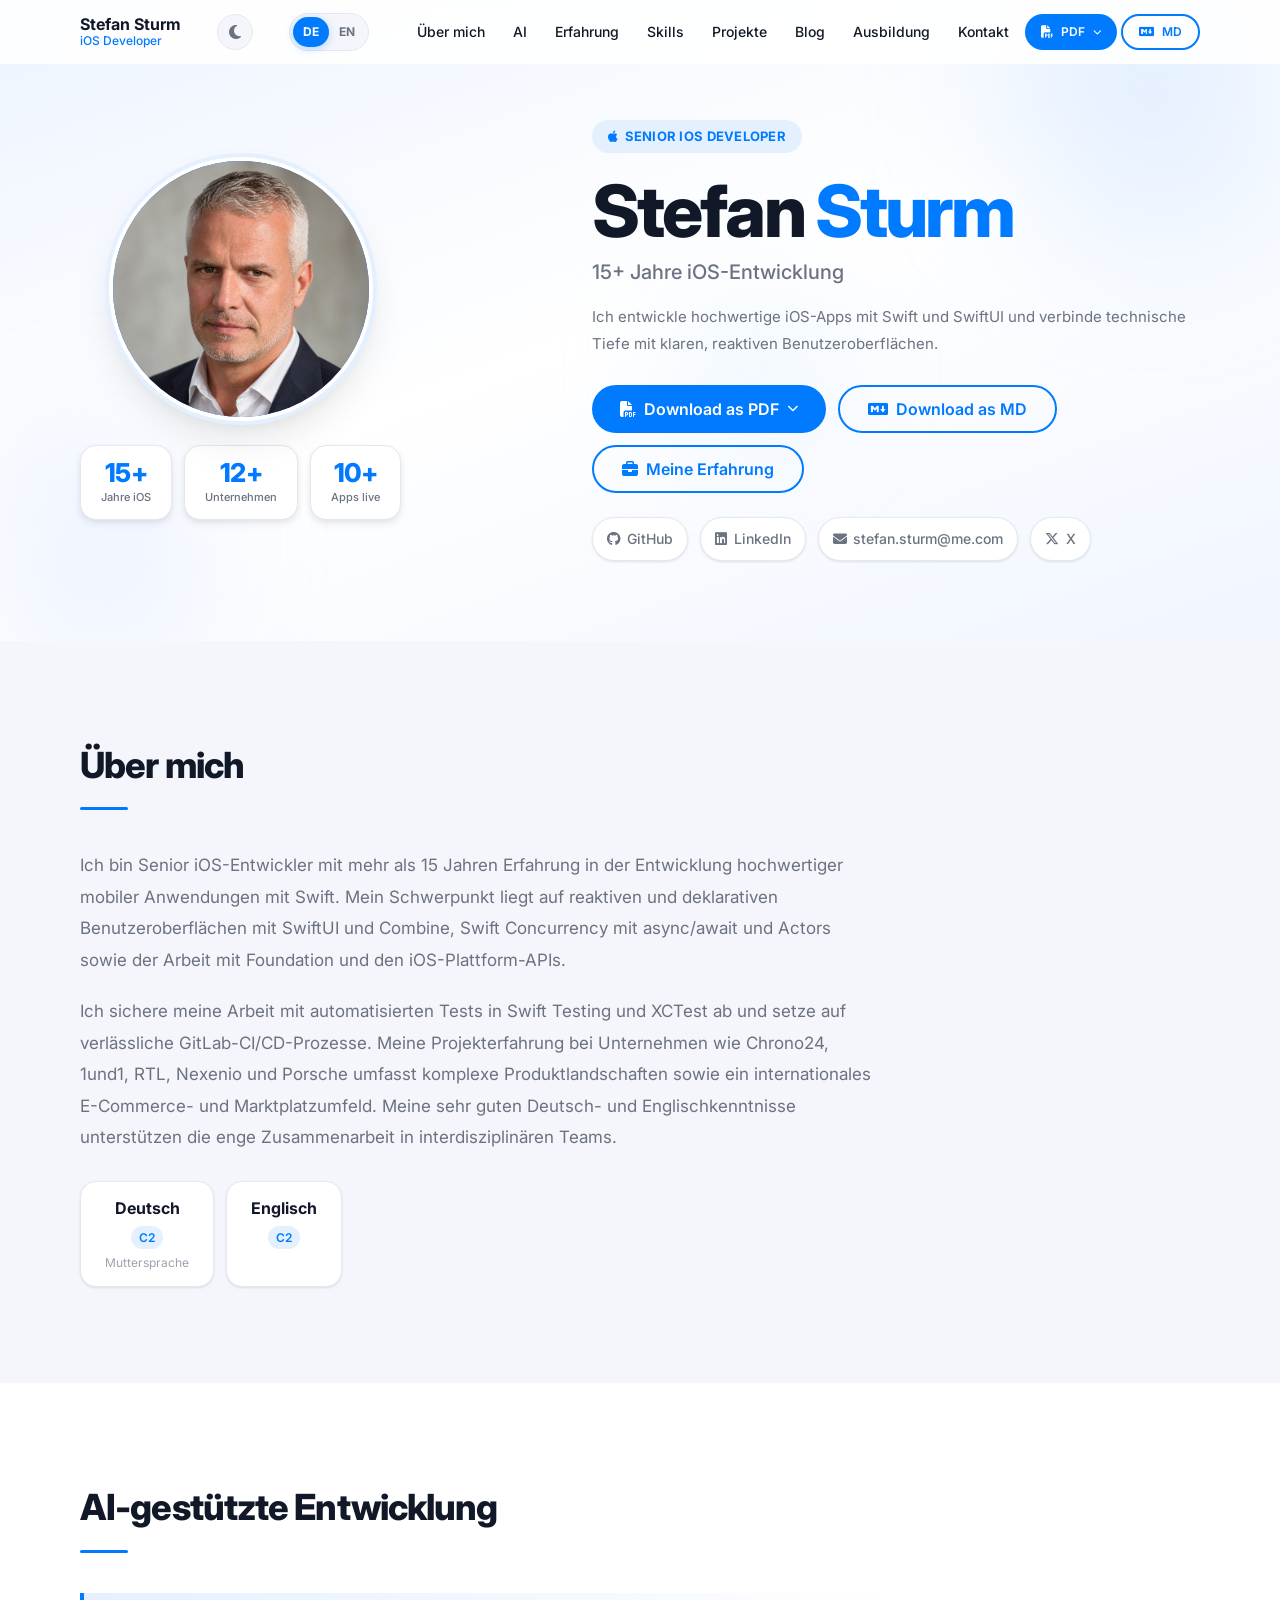
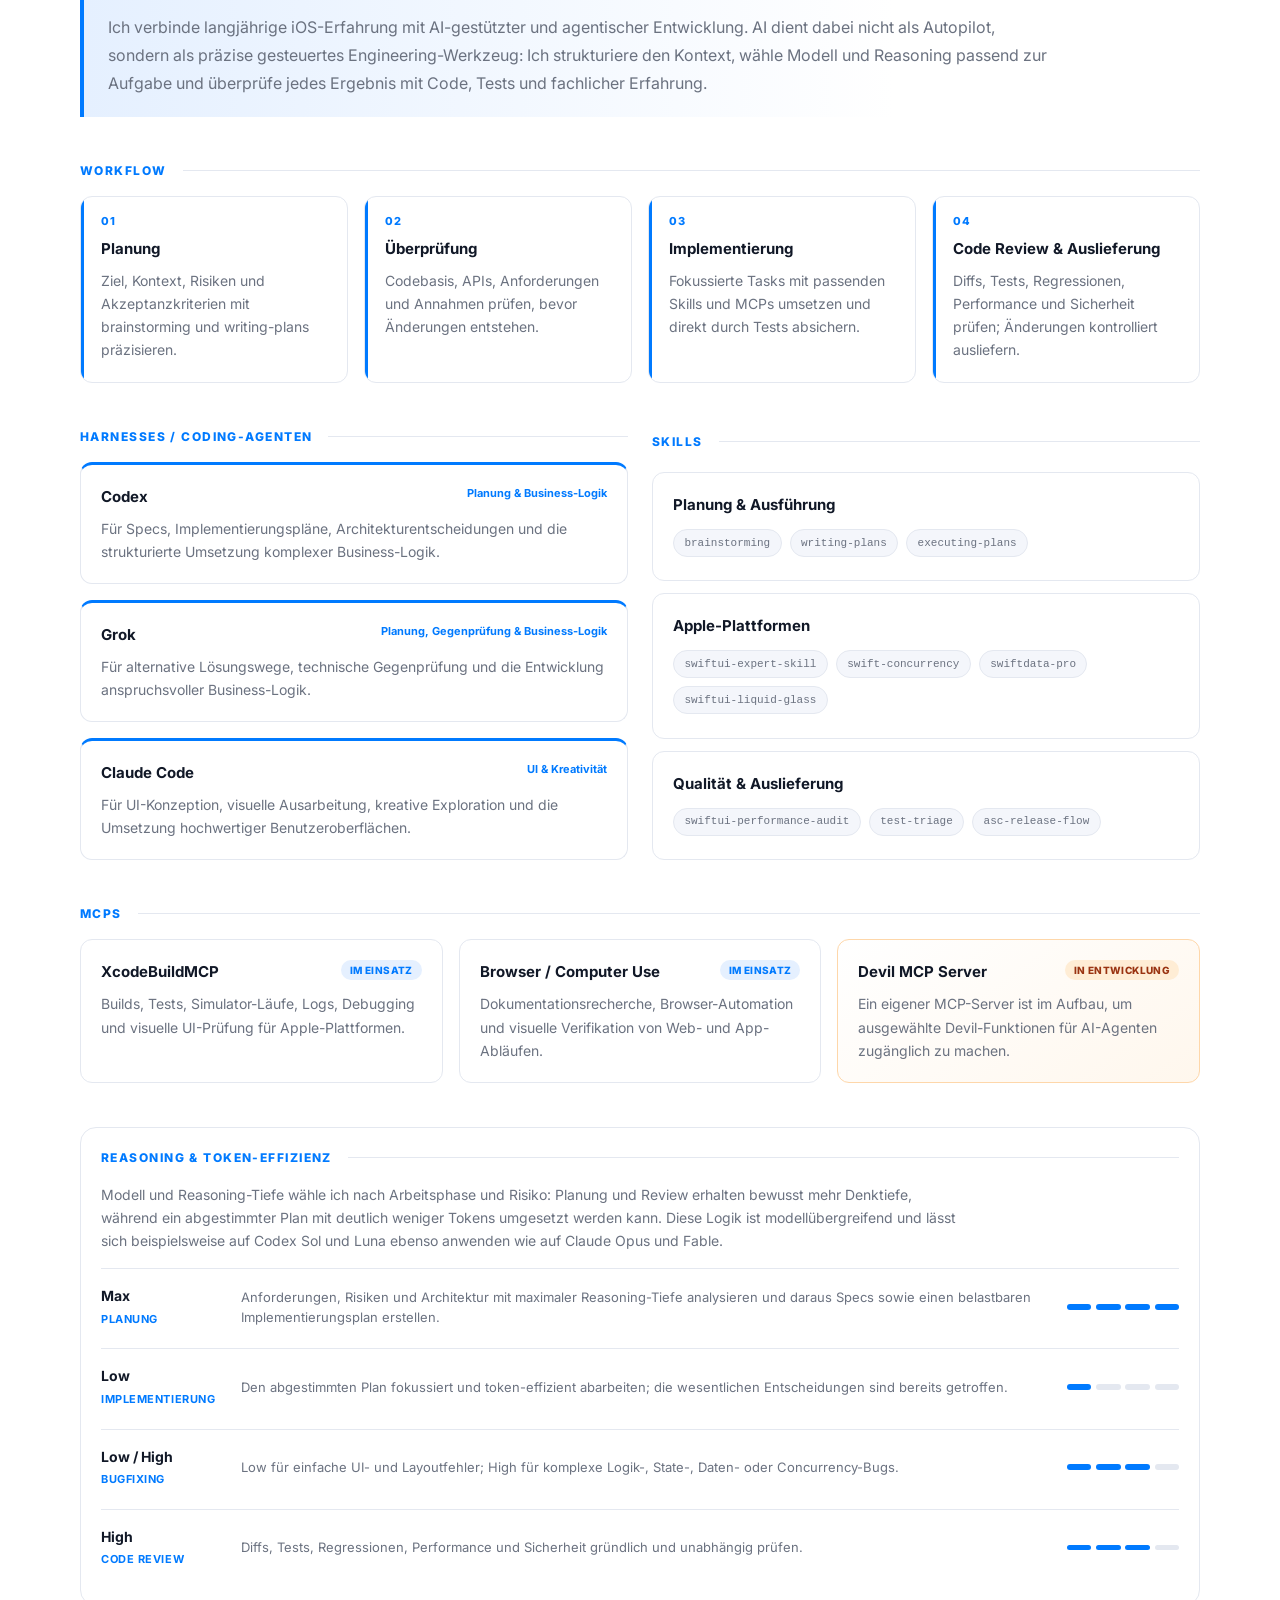
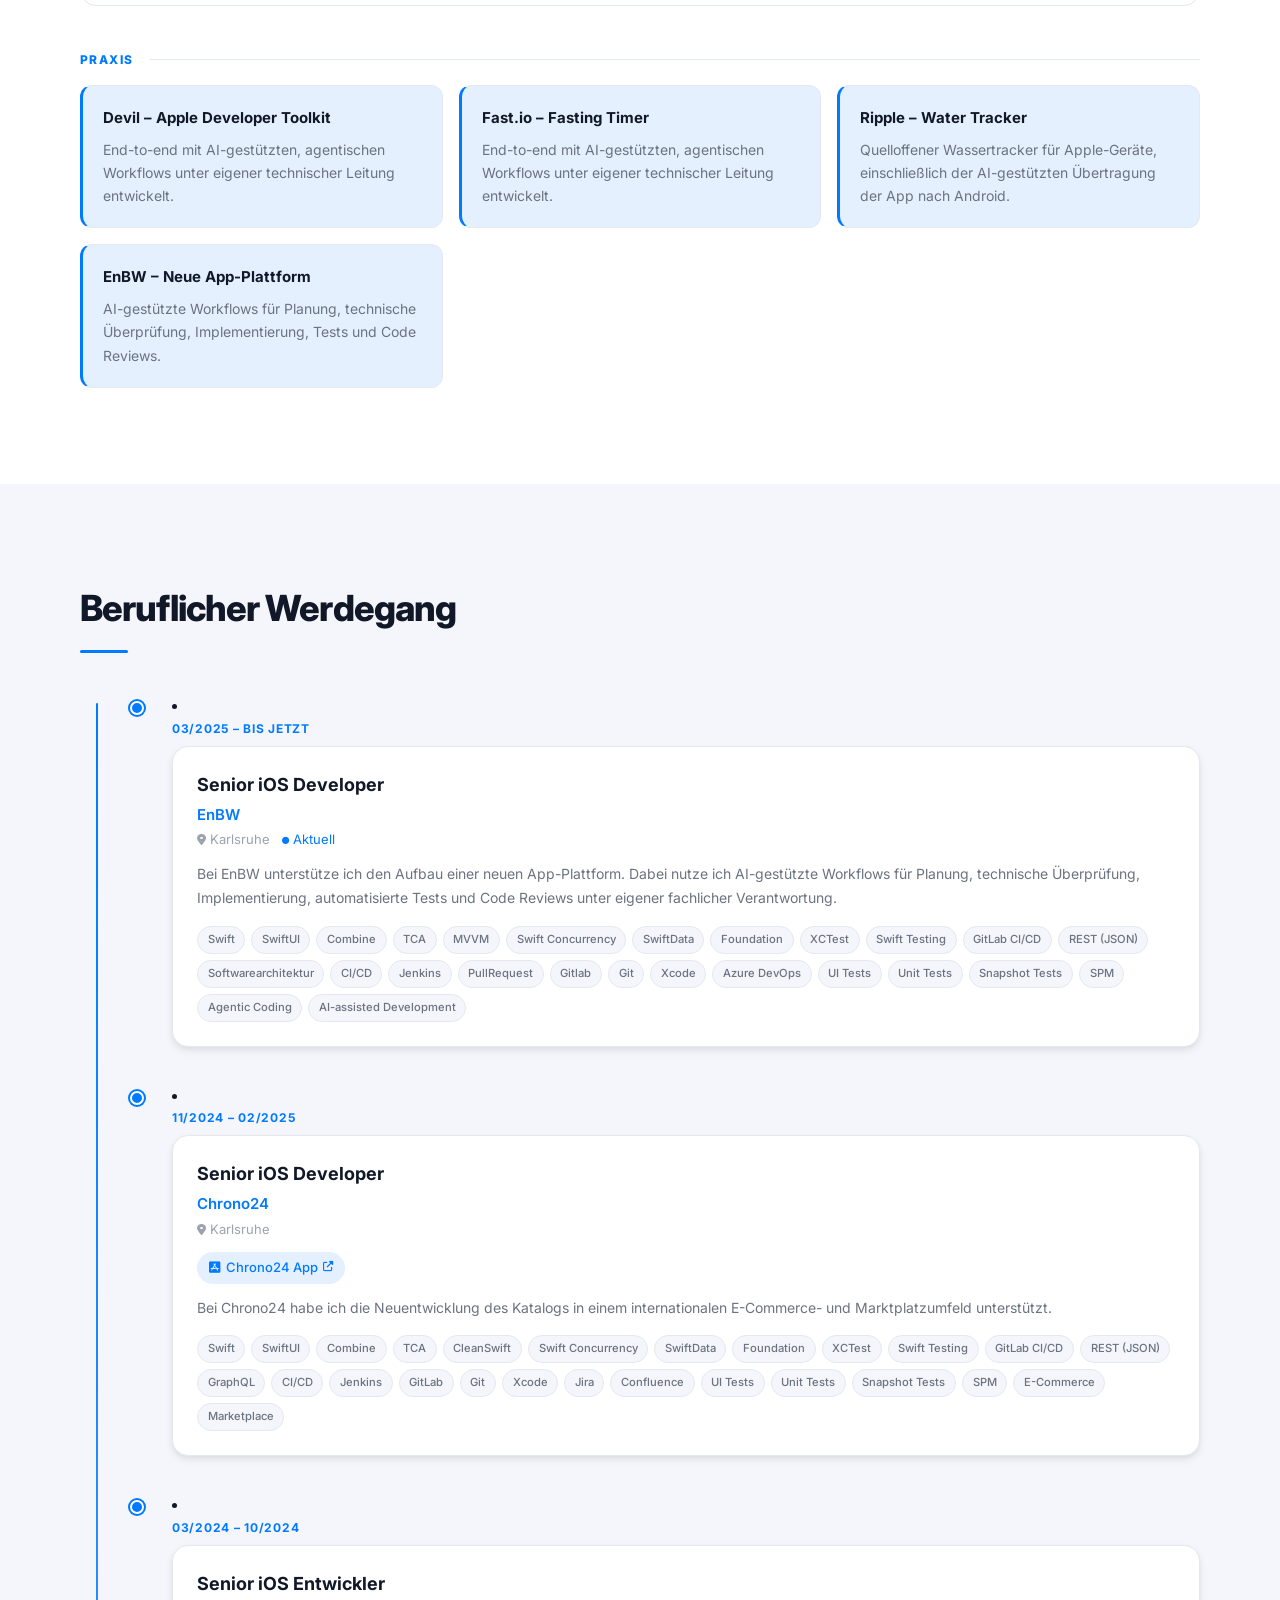
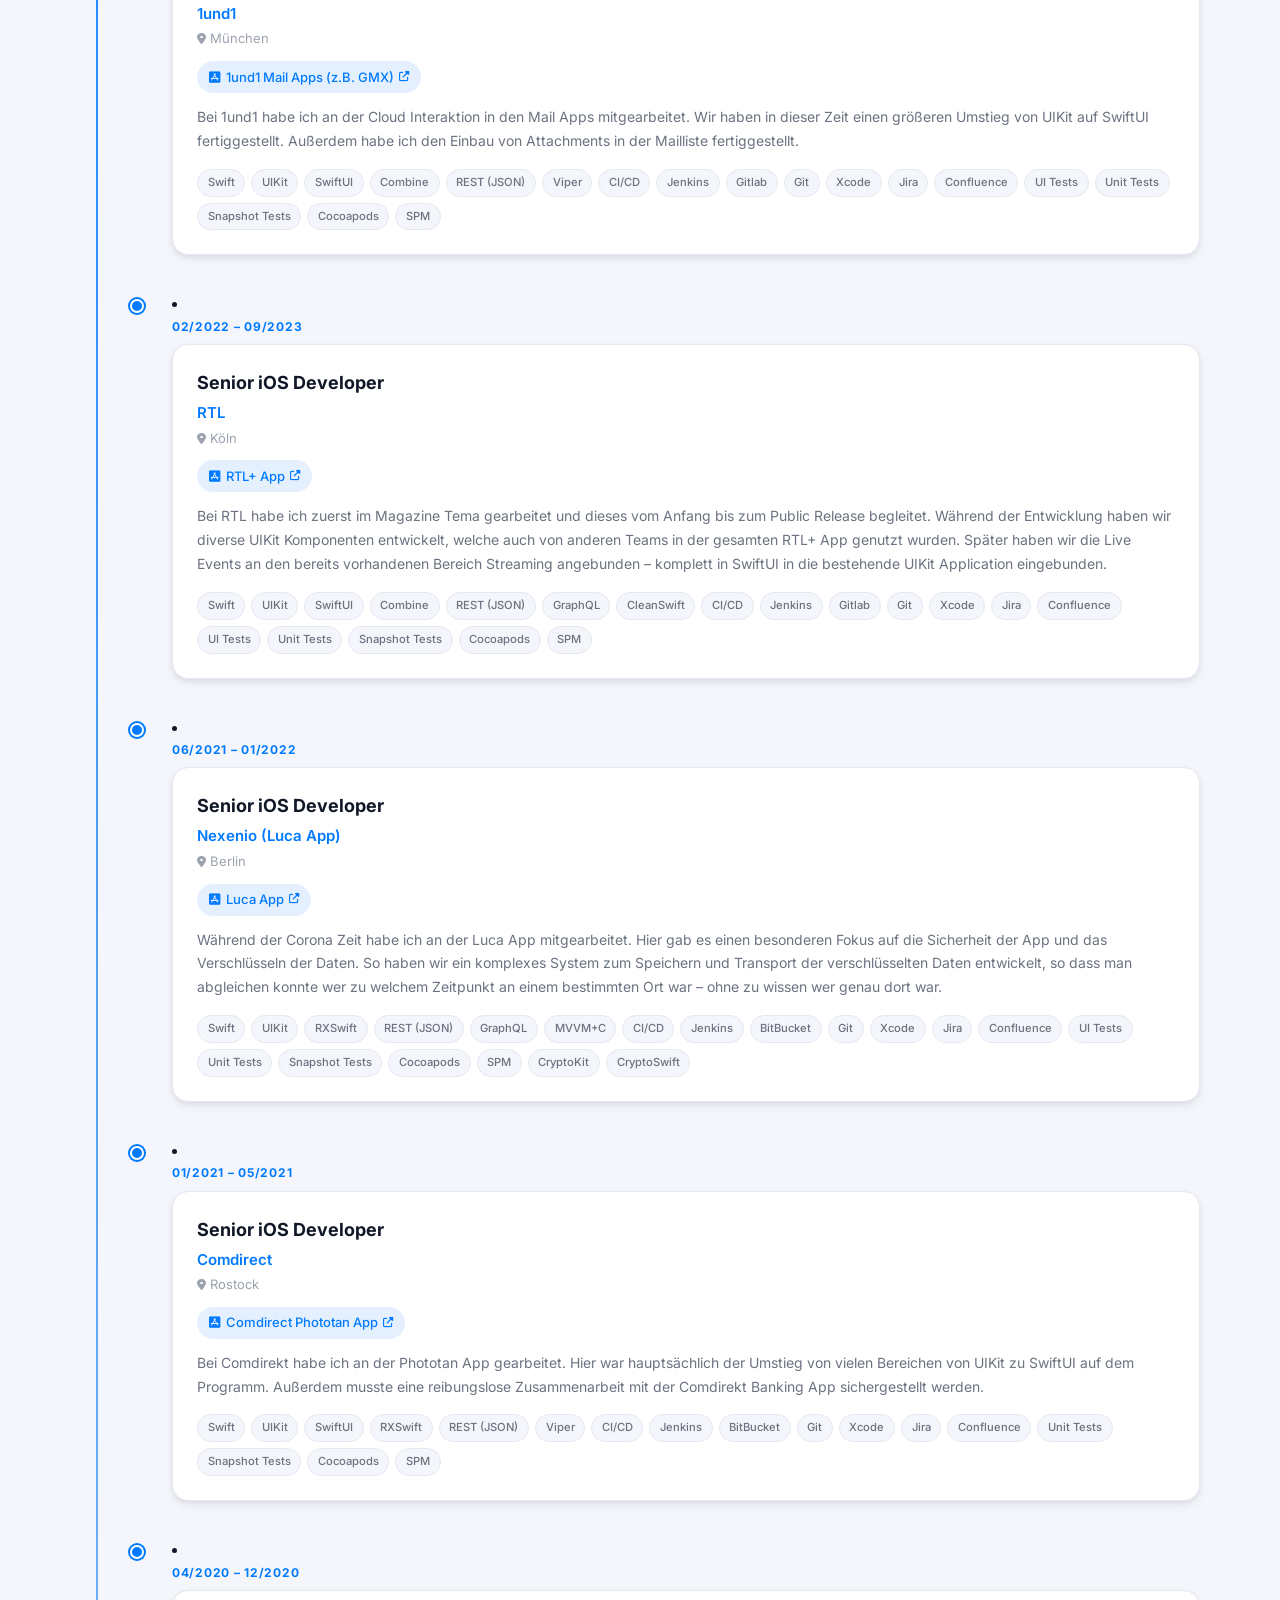
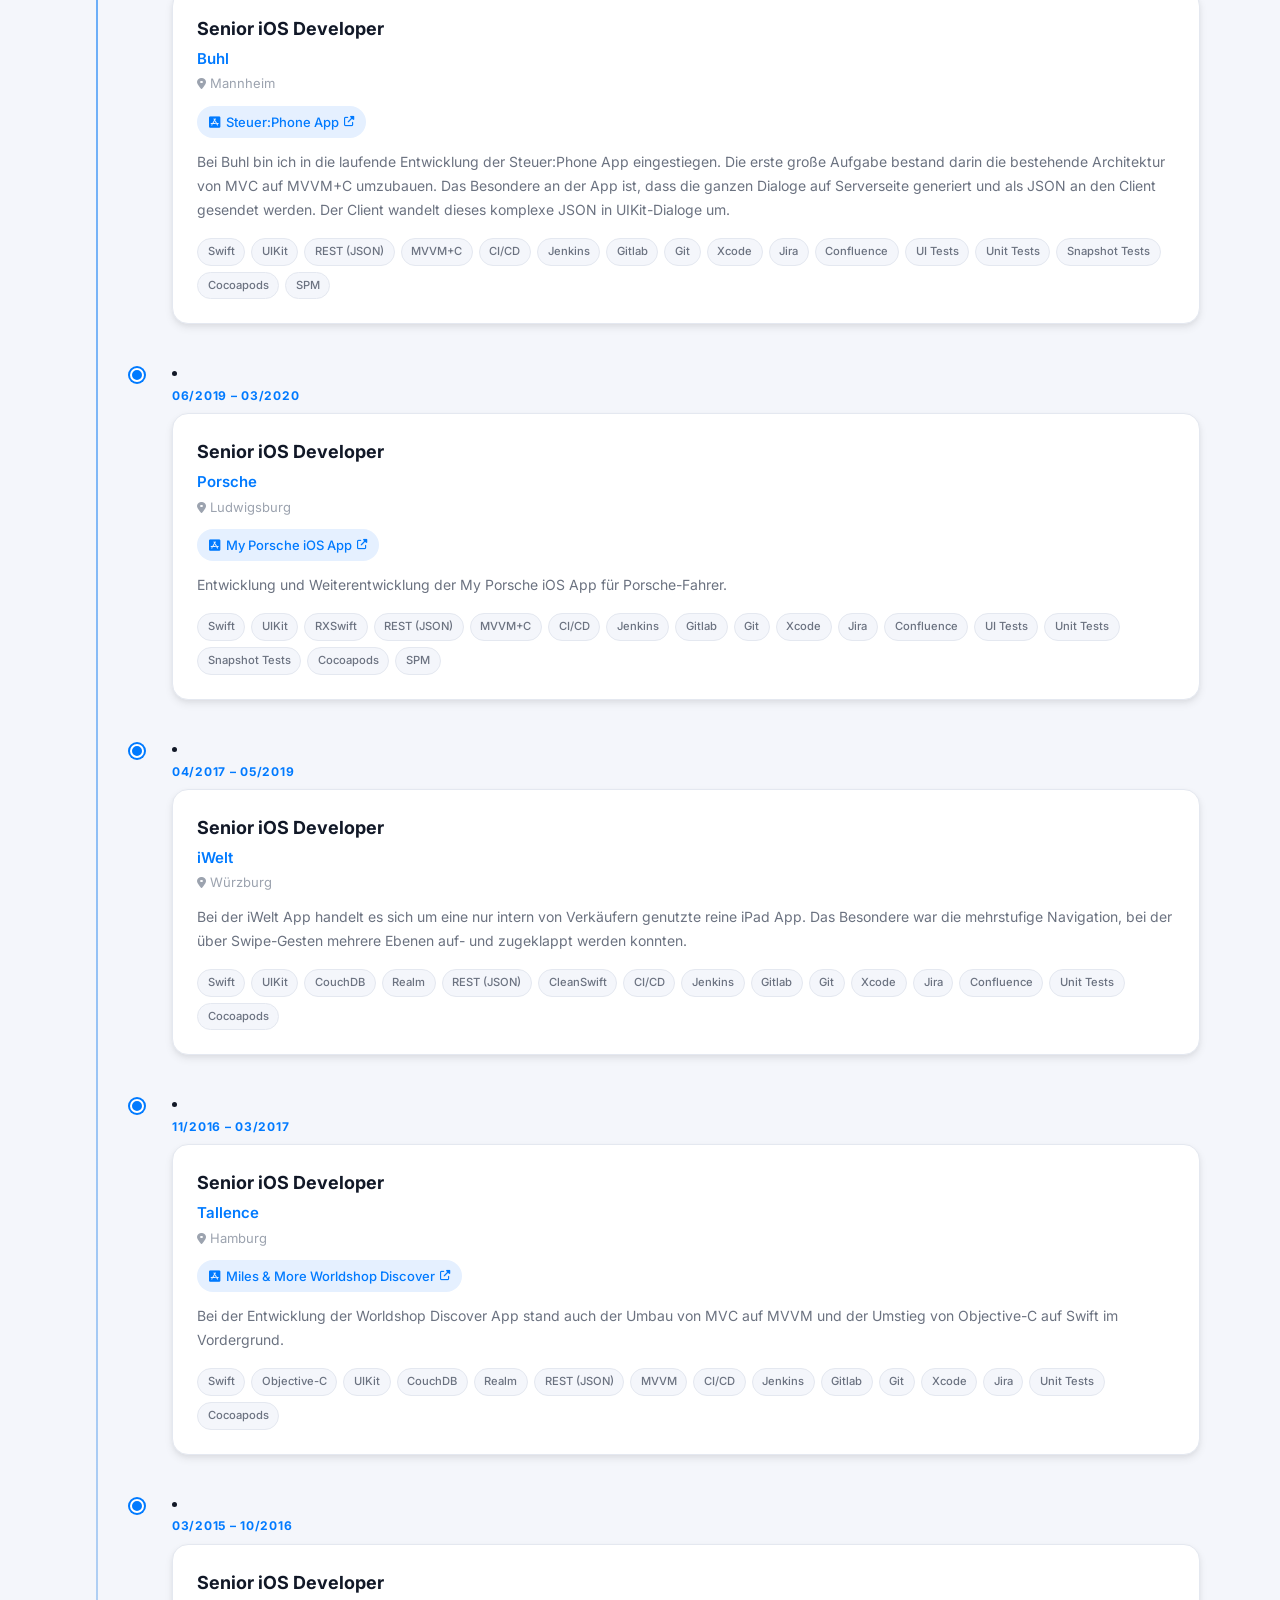
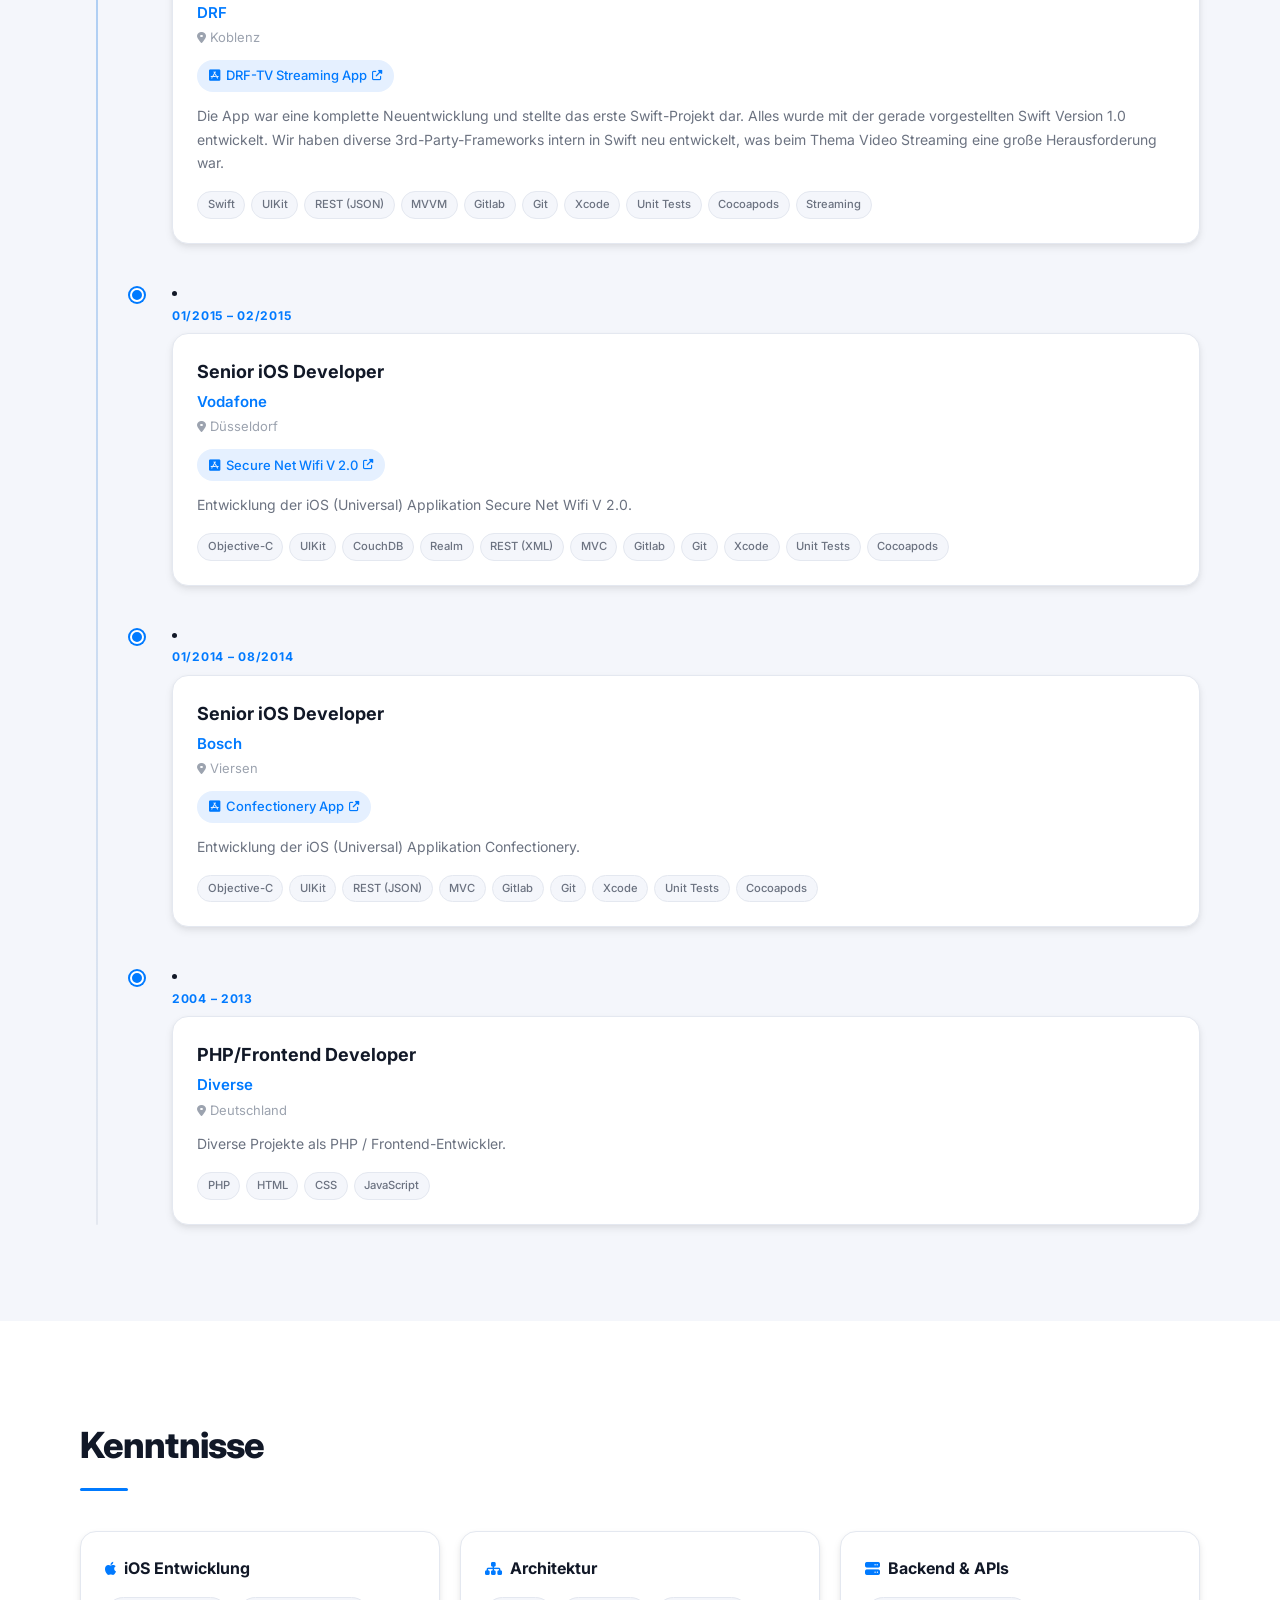
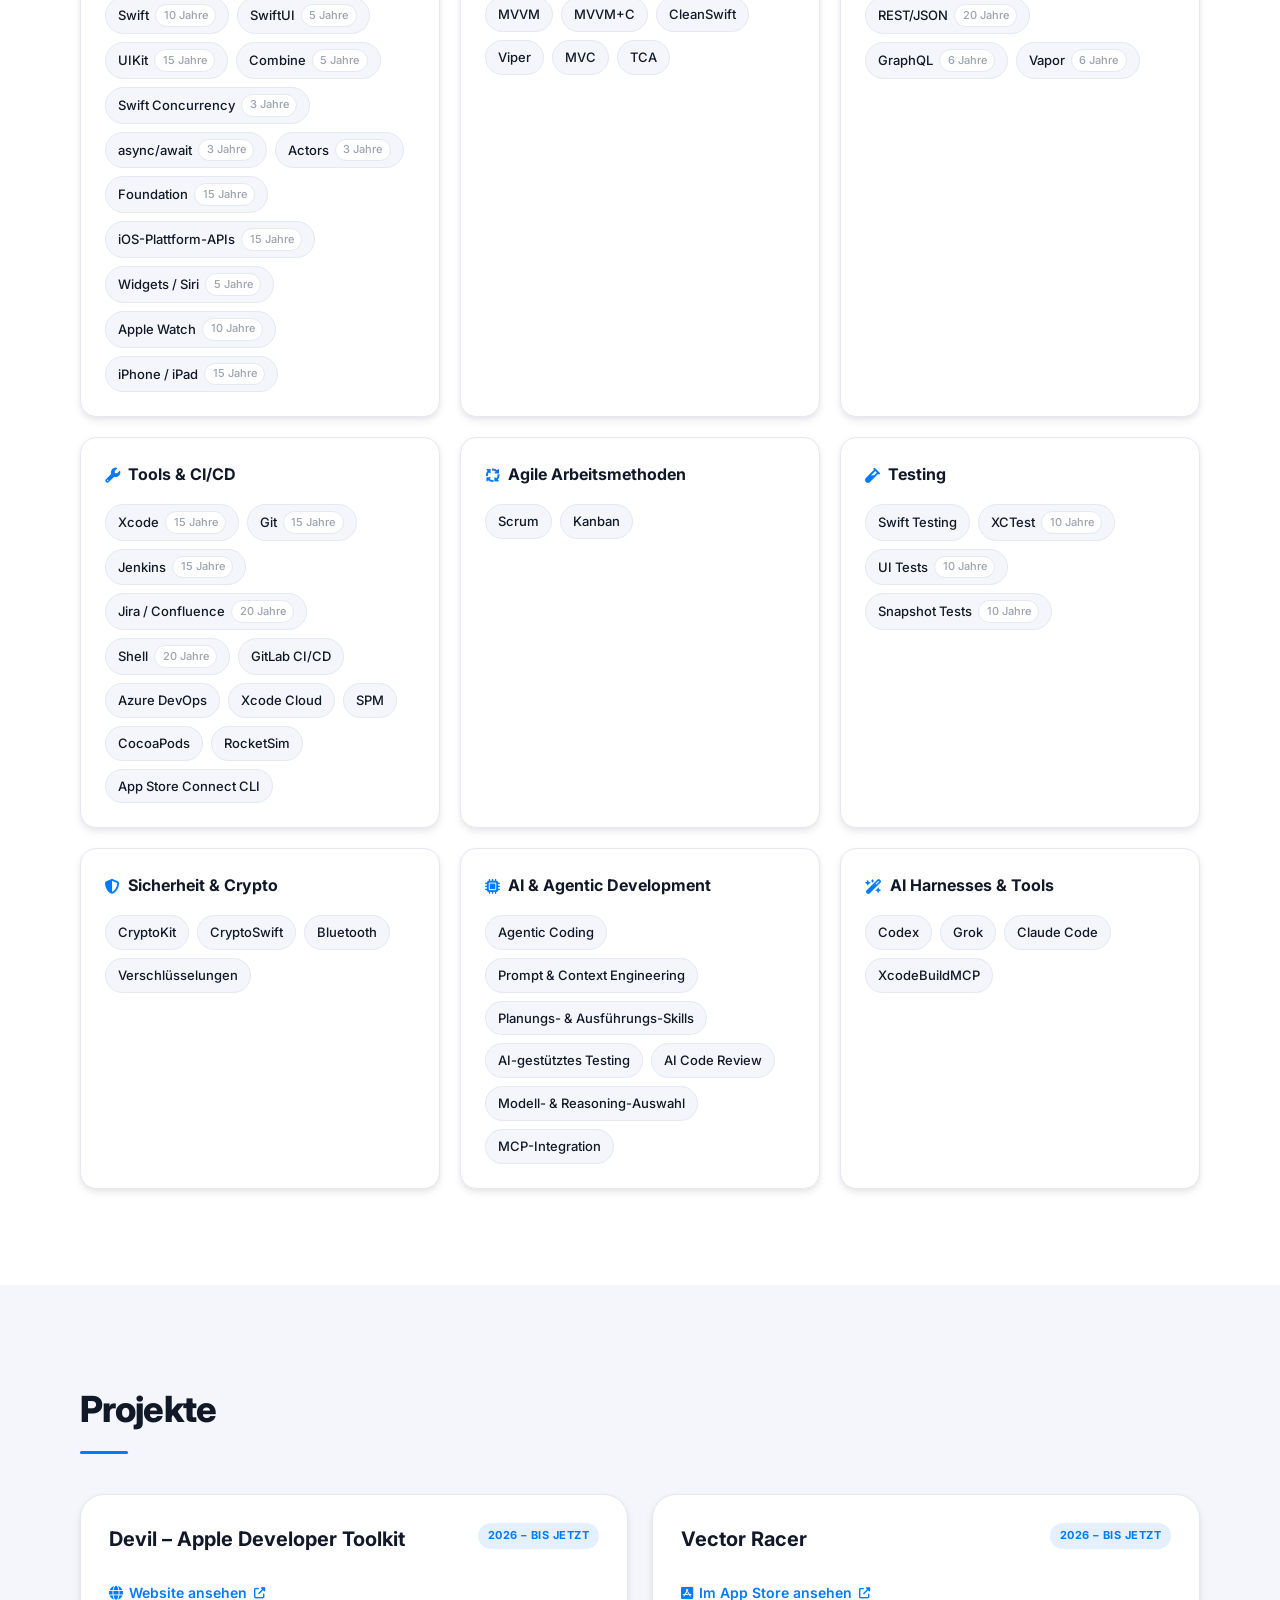
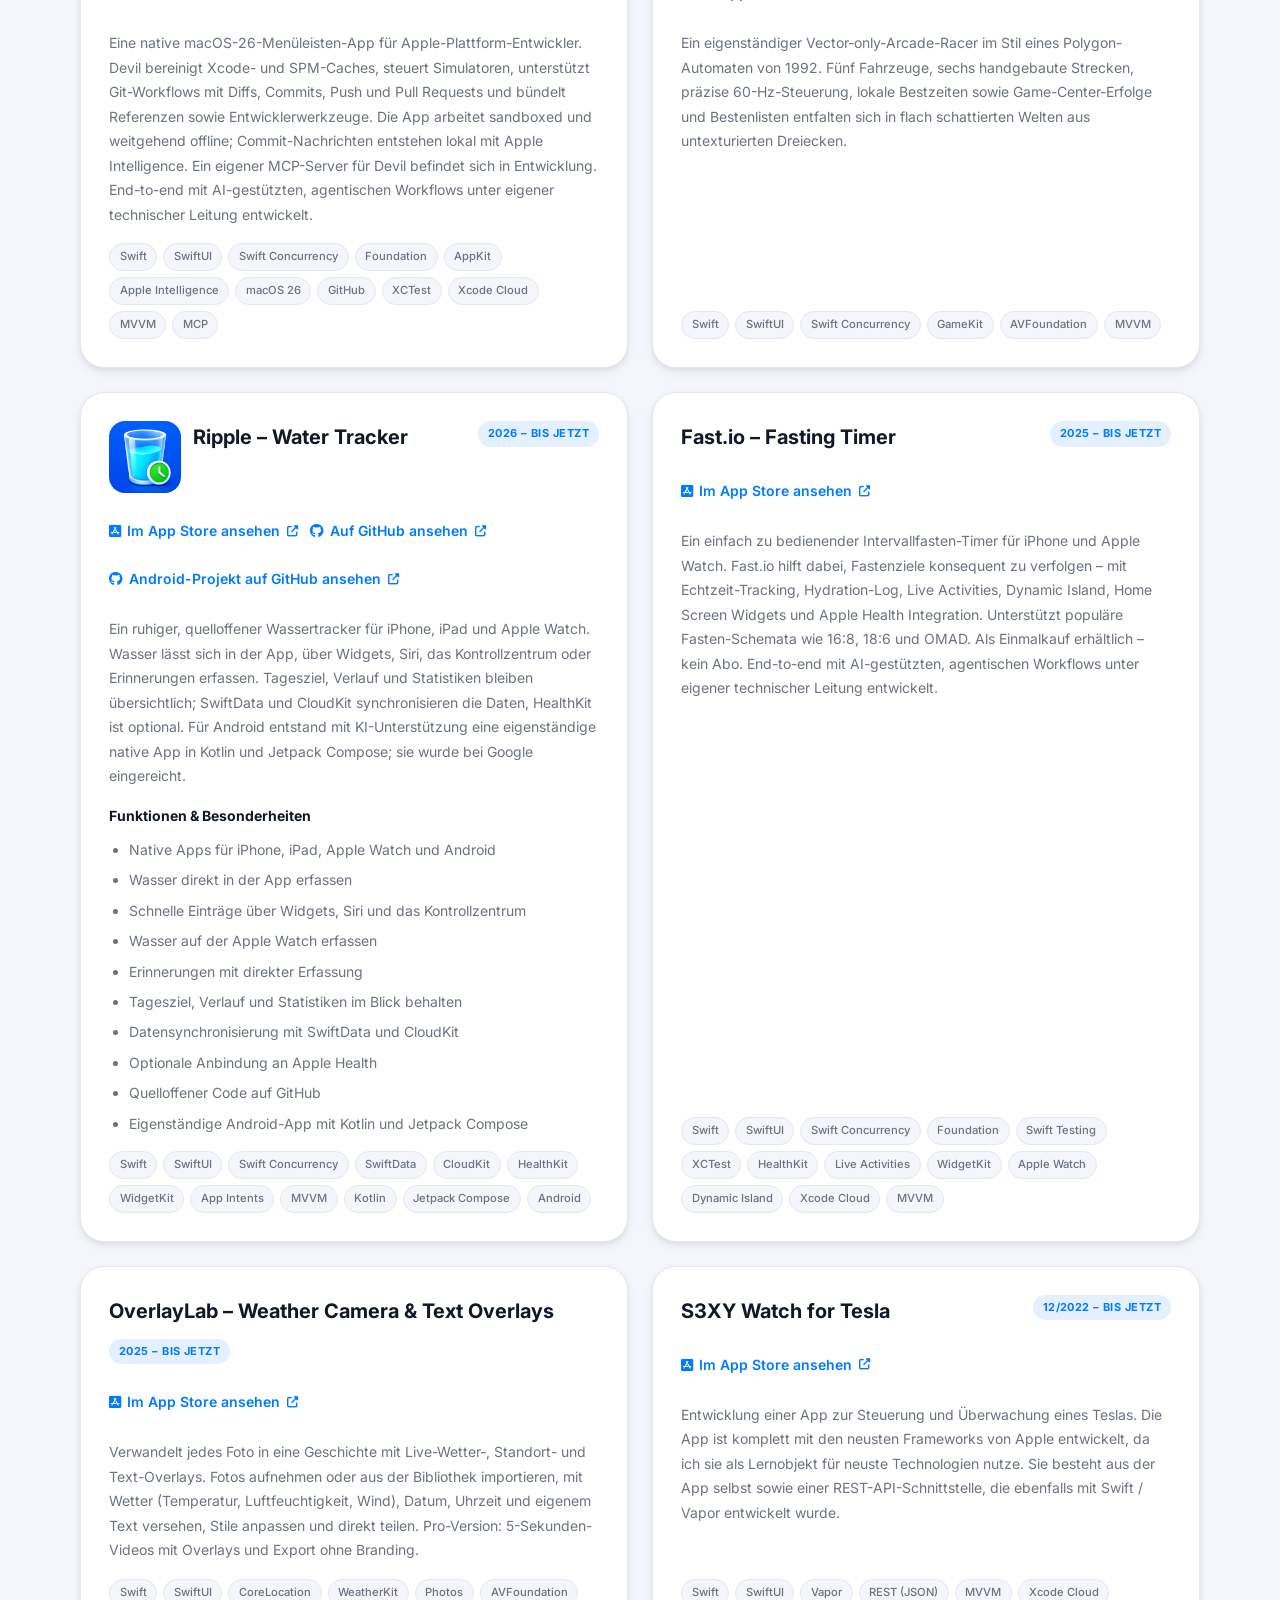
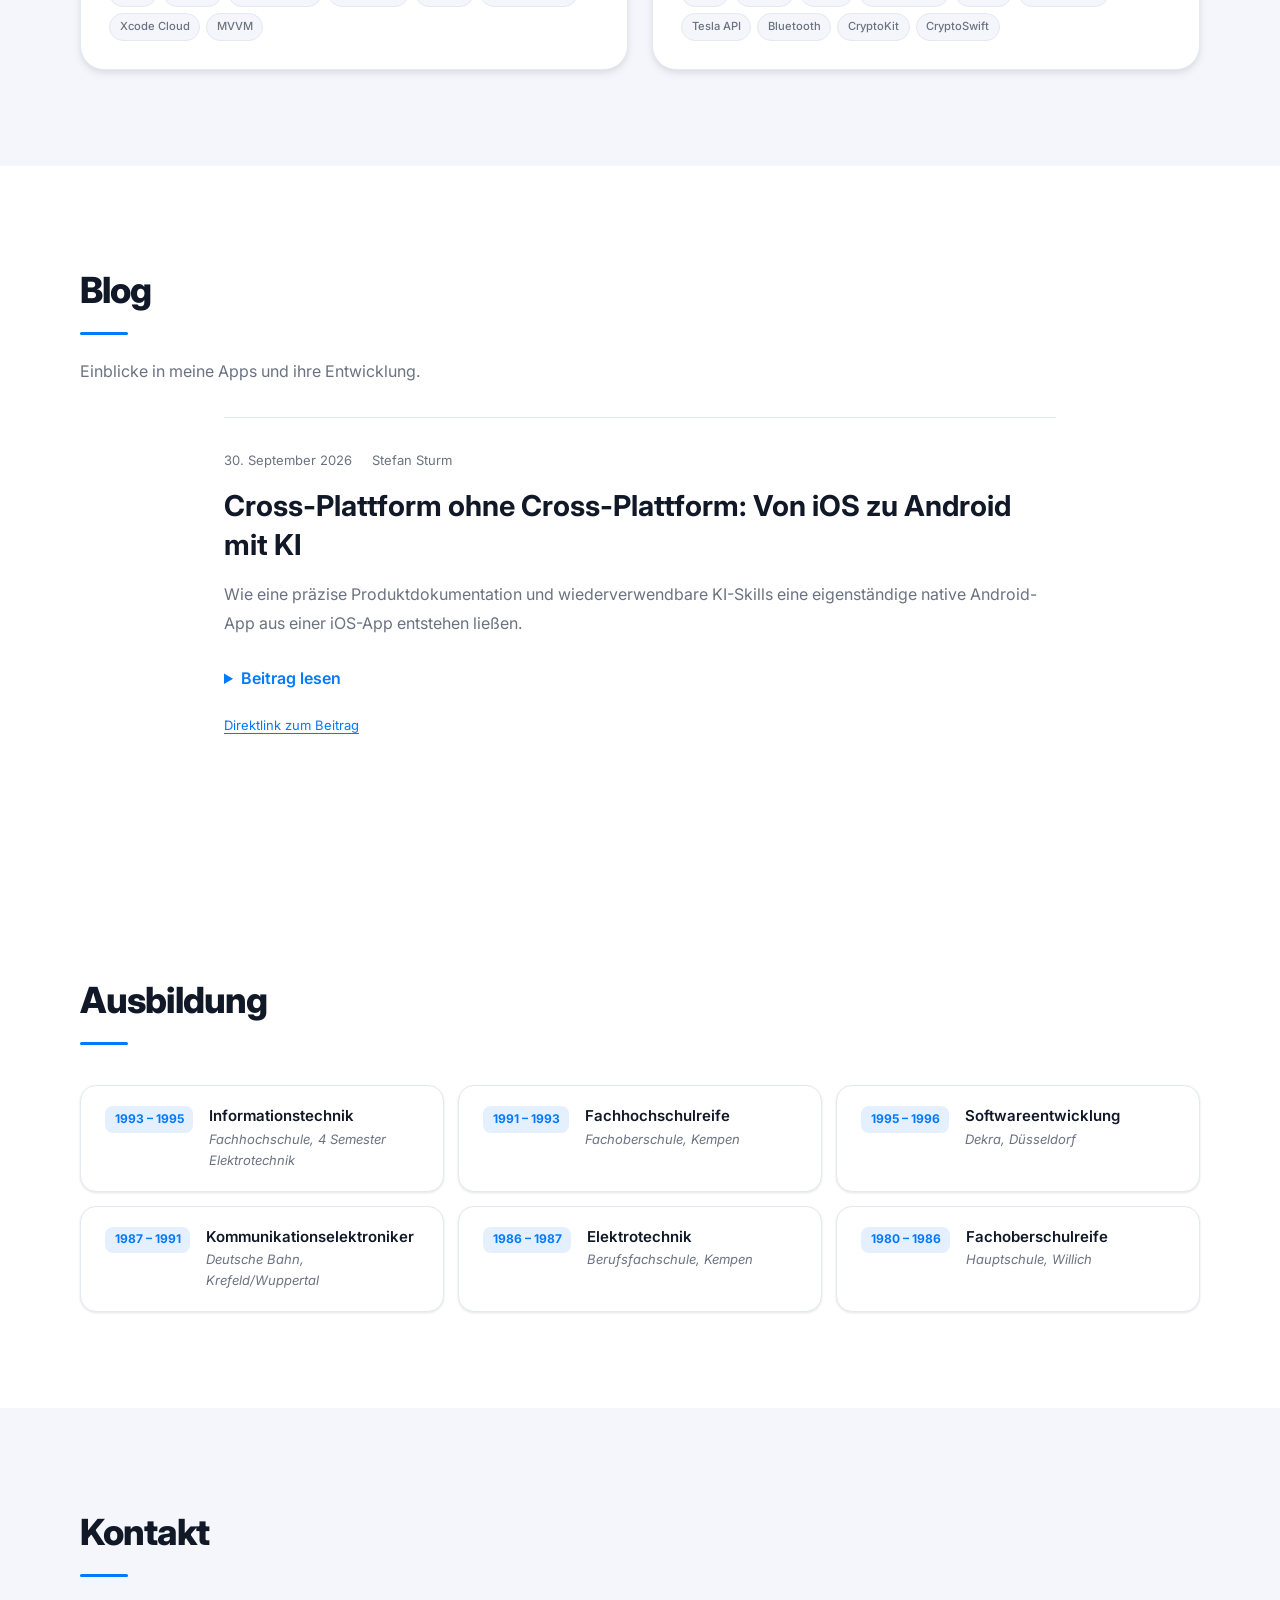
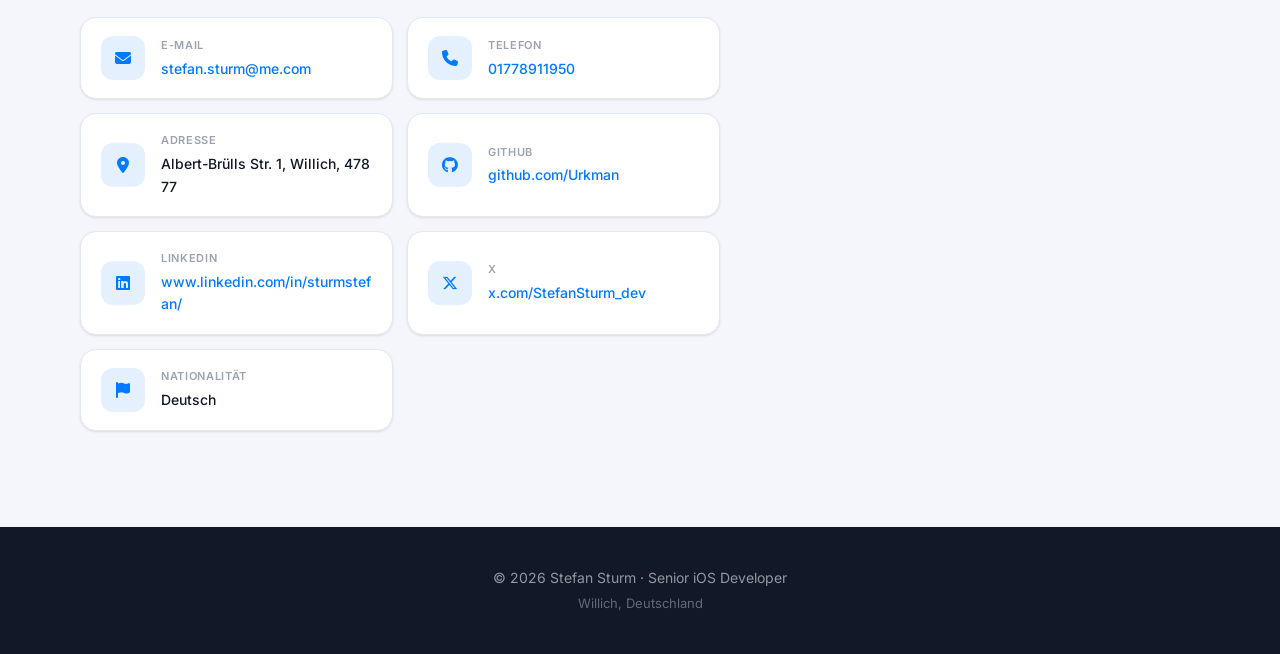
==== commit 92d03ee9: "Add bilingual Ripple blog post and app details" ====
--- a/index.html
+++ b/index.html
@@ -27,7 +27,7 @@
   <link rel="stylesheet" href="https://cdnjs.cloudflare.com/ajax/libs/font-awesome/6.5.0/css/all.min.css">
 
   <!-- Styles -->
-  <link rel="stylesheet" href="css/styles.css?v=20260921-new-apps">
+  <link rel="stylesheet" href="css/styles.css?v=20260930-blog">
 </head>
 <body>
 
@@ -62,6 +62,7 @@
           <li><a href="#experience" class="nav-link" data-i18n="navExperience">Erfahrung</a></li>
           <li><a href="#skills"     class="nav-link" data-i18n="navSkills">Skills</a></li>
           <li><a href="#projects"   class="nav-link" data-i18n="navProjects">Projekte</a></li>
+          <li><a href="#blog"       class="nav-link" data-i18n="navBlog">Blog</a></li>
           <li><a href="#education"  class="nav-link" data-i18n="navEducation">Ausbildung</a></li>
           <li><a href="#contact"    class="nav-link" data-i18n="navContact">Kontakt</a></li>
           <li>
@@ -211,6 +212,15 @@
       </div>
     </section>
 
+    <!-- BLOG -->
+    <section class="section" id="blog" aria-labelledby="blog-heading">
+      <div class="container">
+        <h2 class="section-title" id="blog-heading" data-i18n="blogTitle">Blog</h2>
+        <p class="blog-intro" data-i18n="blogIntro">Einblicke in meine Apps und ihre Entwicklung.</p>
+        <div class="blog-posts" id="blog-posts"><!-- filled by JS --></div>
+      </div>
+    </section>
+
     <!-- EDUCATION -->
     <section class="section" id="education" aria-labelledby="education-heading">
       <div class="container">
@@ -246,8 +256,9 @@
   </div>
 
   <!-- Scripts -->
-  <script src="js/data.js?v=20260921-new-apps"></script>
-  <script src="js/main.js?v=20260921-new-apps"></script>
-  <script src="js/cv-export.js?v=20260921-new-apps"></script>
+  <script src="js/data.js?v=20260930-blog"></script>
+  <script src="js/blog.js?v=20260930-blog"></script>
+  <script src="js/main.js?v=20260930-blog"></script>
+  <script src="js/cv-export.js?v=20260930-blog"></script>
 </body>
 </html>
--- a/css/styles.css
+++ b/css/styles.css
@@ -279,7 +279,7 @@
 }
 
 /* Desktop nav */
-@media (min-width: 1024px) {
+@media (min-width: 1200px) {
   .nav-toggle { display: none; }
   .nav-menu {
     display: flex;
@@ -1028,6 +1028,17 @@
   font-weight: 700;
   color: var(--text);
 }
+.project-icon {
+  width: 4.5rem;
+  height: 4.5rem;
+  border-radius: var(--r-xl);
+  flex-shrink: 0;
+}
+.project-header:has(.project-icon) .project-name { flex: 1; min-width: 10rem; }
+.project-features { font-size: .875rem; color: var(--text-muted); }
+.project-features h4 { color: var(--text); margin-bottom: .75rem; }
+.project-features ul { list-style: disc; padding-left: 1.25rem; }
+.project-features li + li { margin-top: .5rem; }
 .project-badge {
   font-size: .6875rem;
   font-weight: 700;
@@ -1062,6 +1073,25 @@
   line-height: 1.75;
   flex: 1;
 }
+
+/* -------- Blog -------- */
+.sr-only { position: absolute; width: 1px; height: 1px; padding: 0; margin: -1px; overflow: hidden; clip-path: inset(50%); white-space: nowrap; border: 0; }
+.blog-intro { color: var(--text-muted); margin: -1rem 0 2rem; }
+.blog-posts { max-width: 52rem; margin-inline: auto; }
+.blog-post { padding-block: 2rem; border-top: 1px solid var(--border); }
+.blog-post h3 { font-size: clamp(1.35rem, 3vw, 1.8rem); line-height: 1.35; }
+.blog-meta { display: flex; flex-wrap: wrap; gap: .5rem 1.25rem; color: var(--text-muted); font-size: .8125rem; margin-bottom: 1rem; }
+.blog-excerpt { color: var(--text-muted); margin-block: 1rem; line-height: 1.8; }
+.blog-details { scroll-margin-top: calc(var(--nav-h) + 1.5rem); }
+.blog-details summary { cursor: pointer; color: var(--accent); font-weight: 600; padding-block: .75rem; min-height: 2.75rem; }
+.blog-details summary:focus-visible, .blog-permalink:focus-visible { outline: 2px solid var(--accent); outline-offset: 4px; border-radius: var(--r-sm); }
+.blog-body { line-height: 1.85; overflow-wrap: anywhere; padding-block: .5rem 1rem; }
+.blog-body h4 { font-size: 1.2rem; margin-block: 1.75rem .75rem; }
+.blog-body p + p { margin-top: 1rem; }
+.blog-body ul { list-style: disc; padding-left: 1.5rem; margin-block: 1rem; }
+.blog-body li + li { margin-top: .5rem; }
+.blog-permalink { display: inline-flex; align-items: center; min-height: 2.75rem; font-size: .8125rem; color: var(--accent); text-decoration: underline; text-underline-offset: .2em; }
+.blog-empty { border-block: 1px solid var(--border); padding-block: 2rem; color: var(--text-muted); }
 
 /* -------- Education -------- */
 .education-grid {
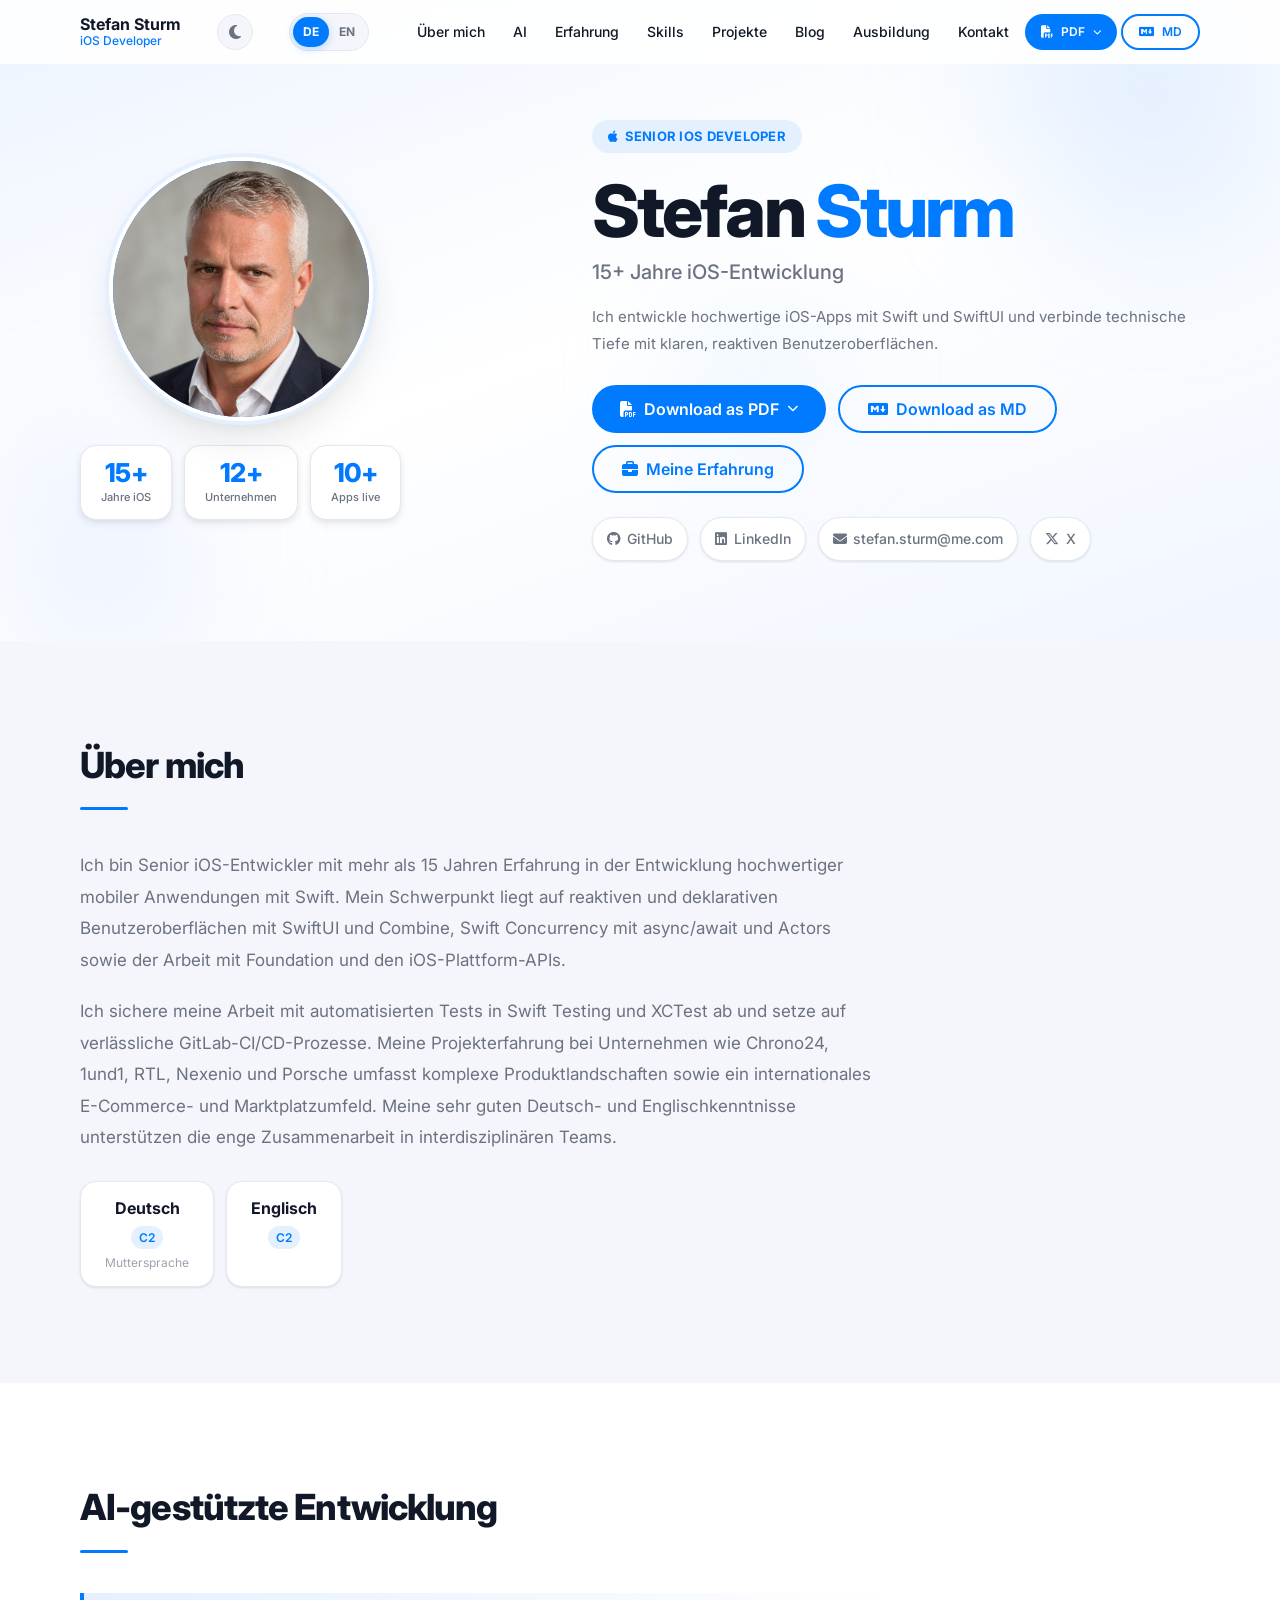
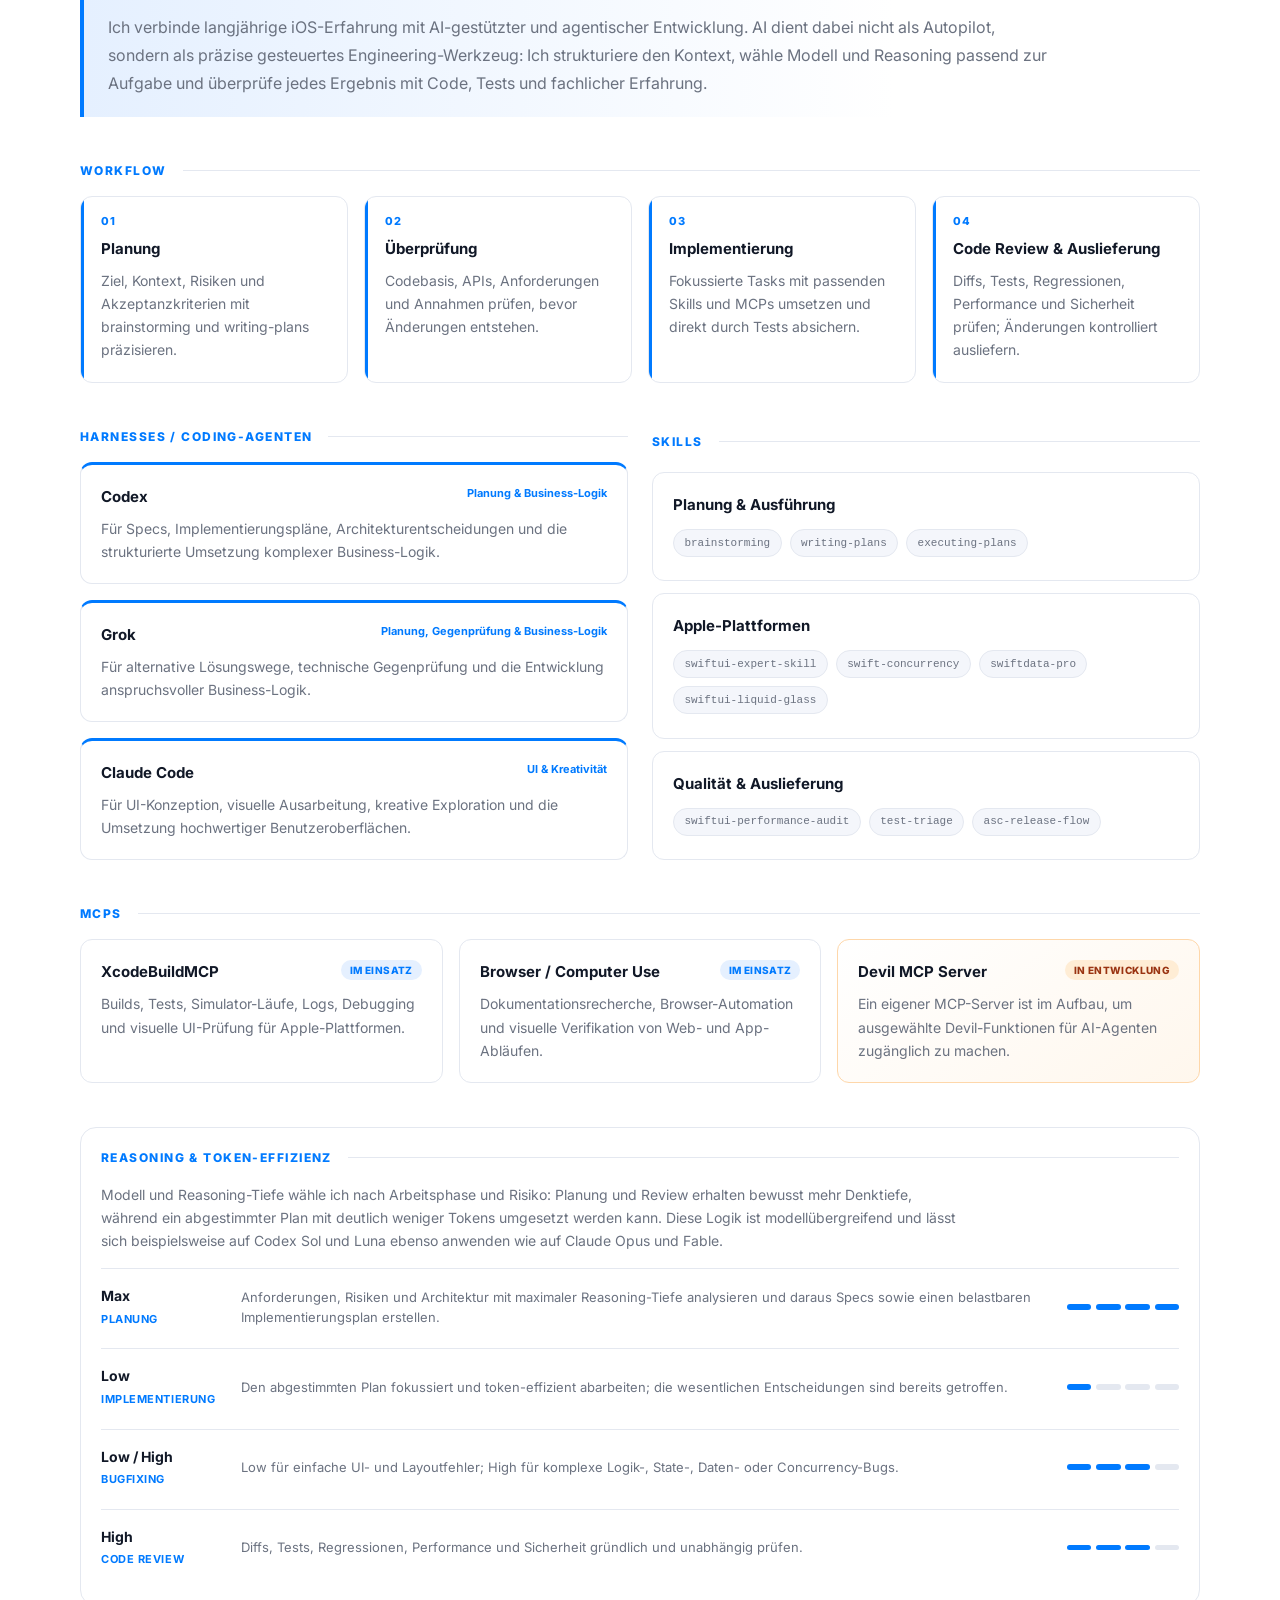
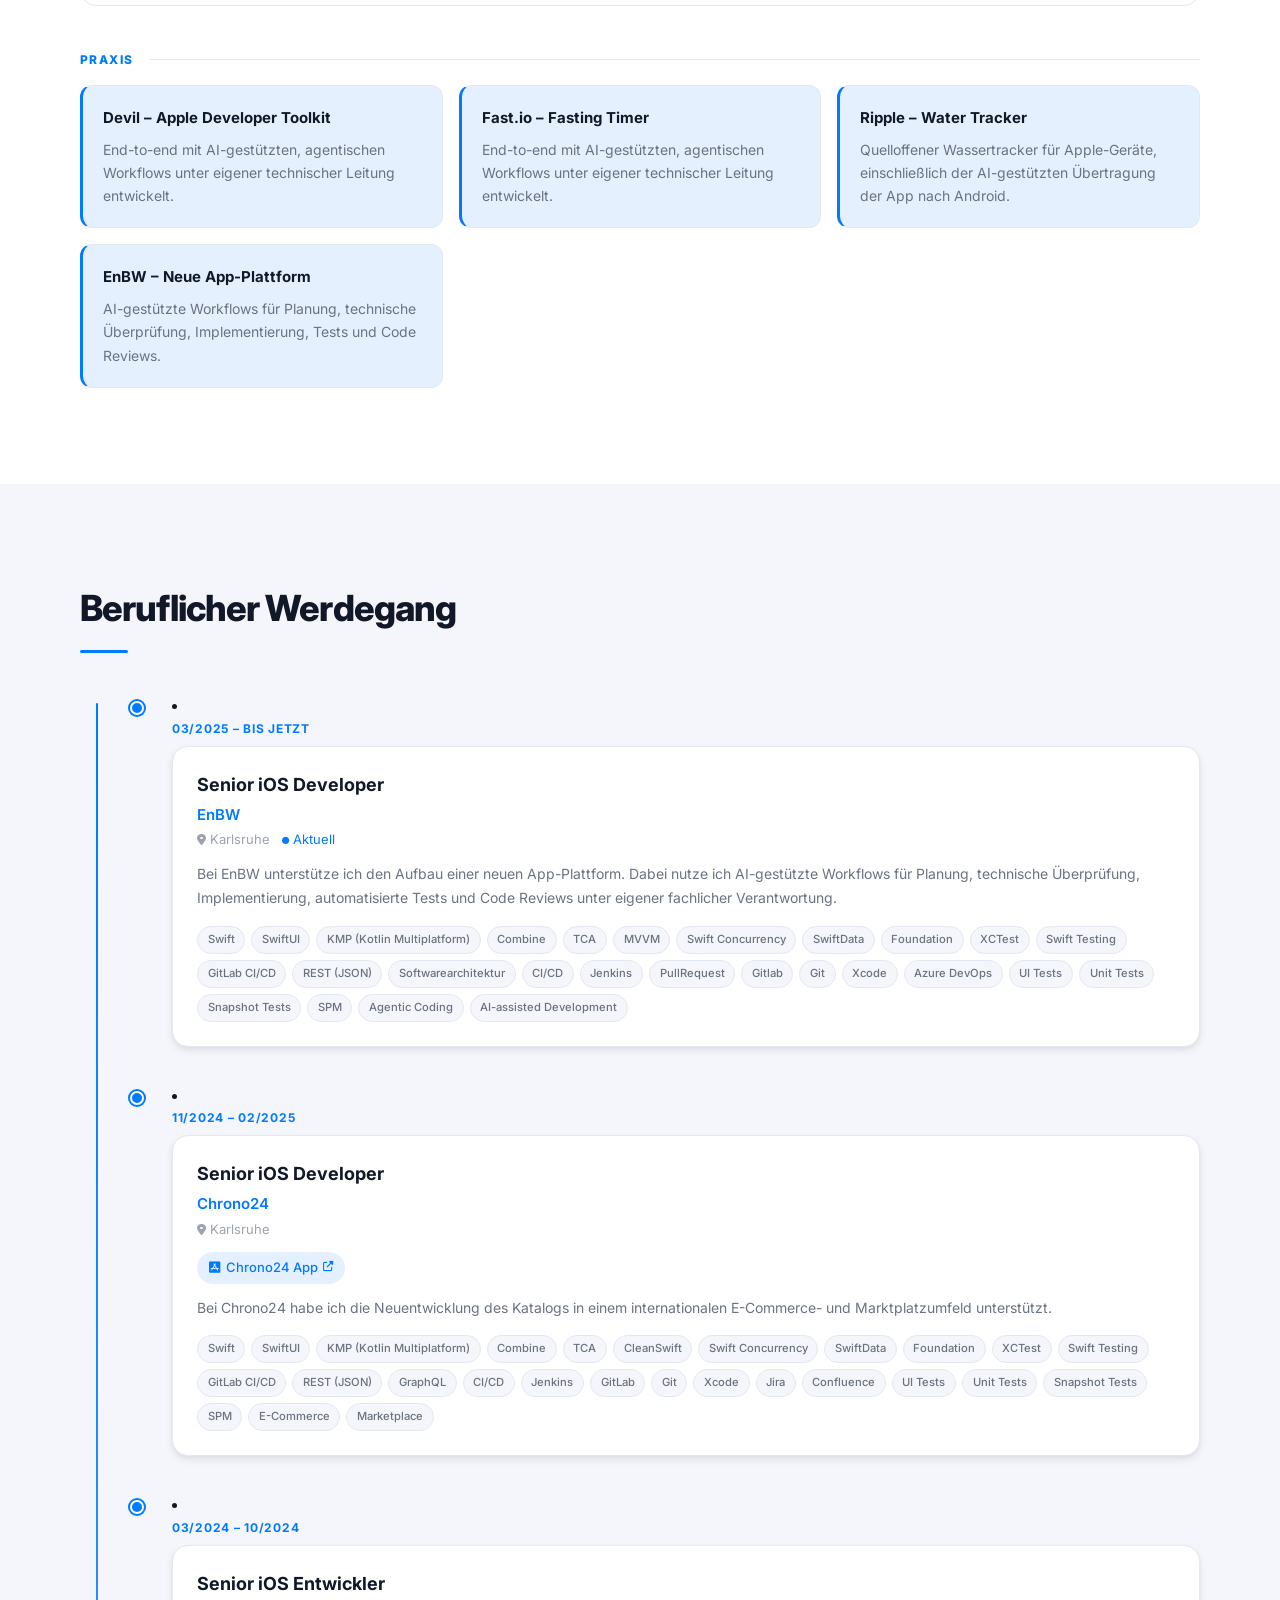
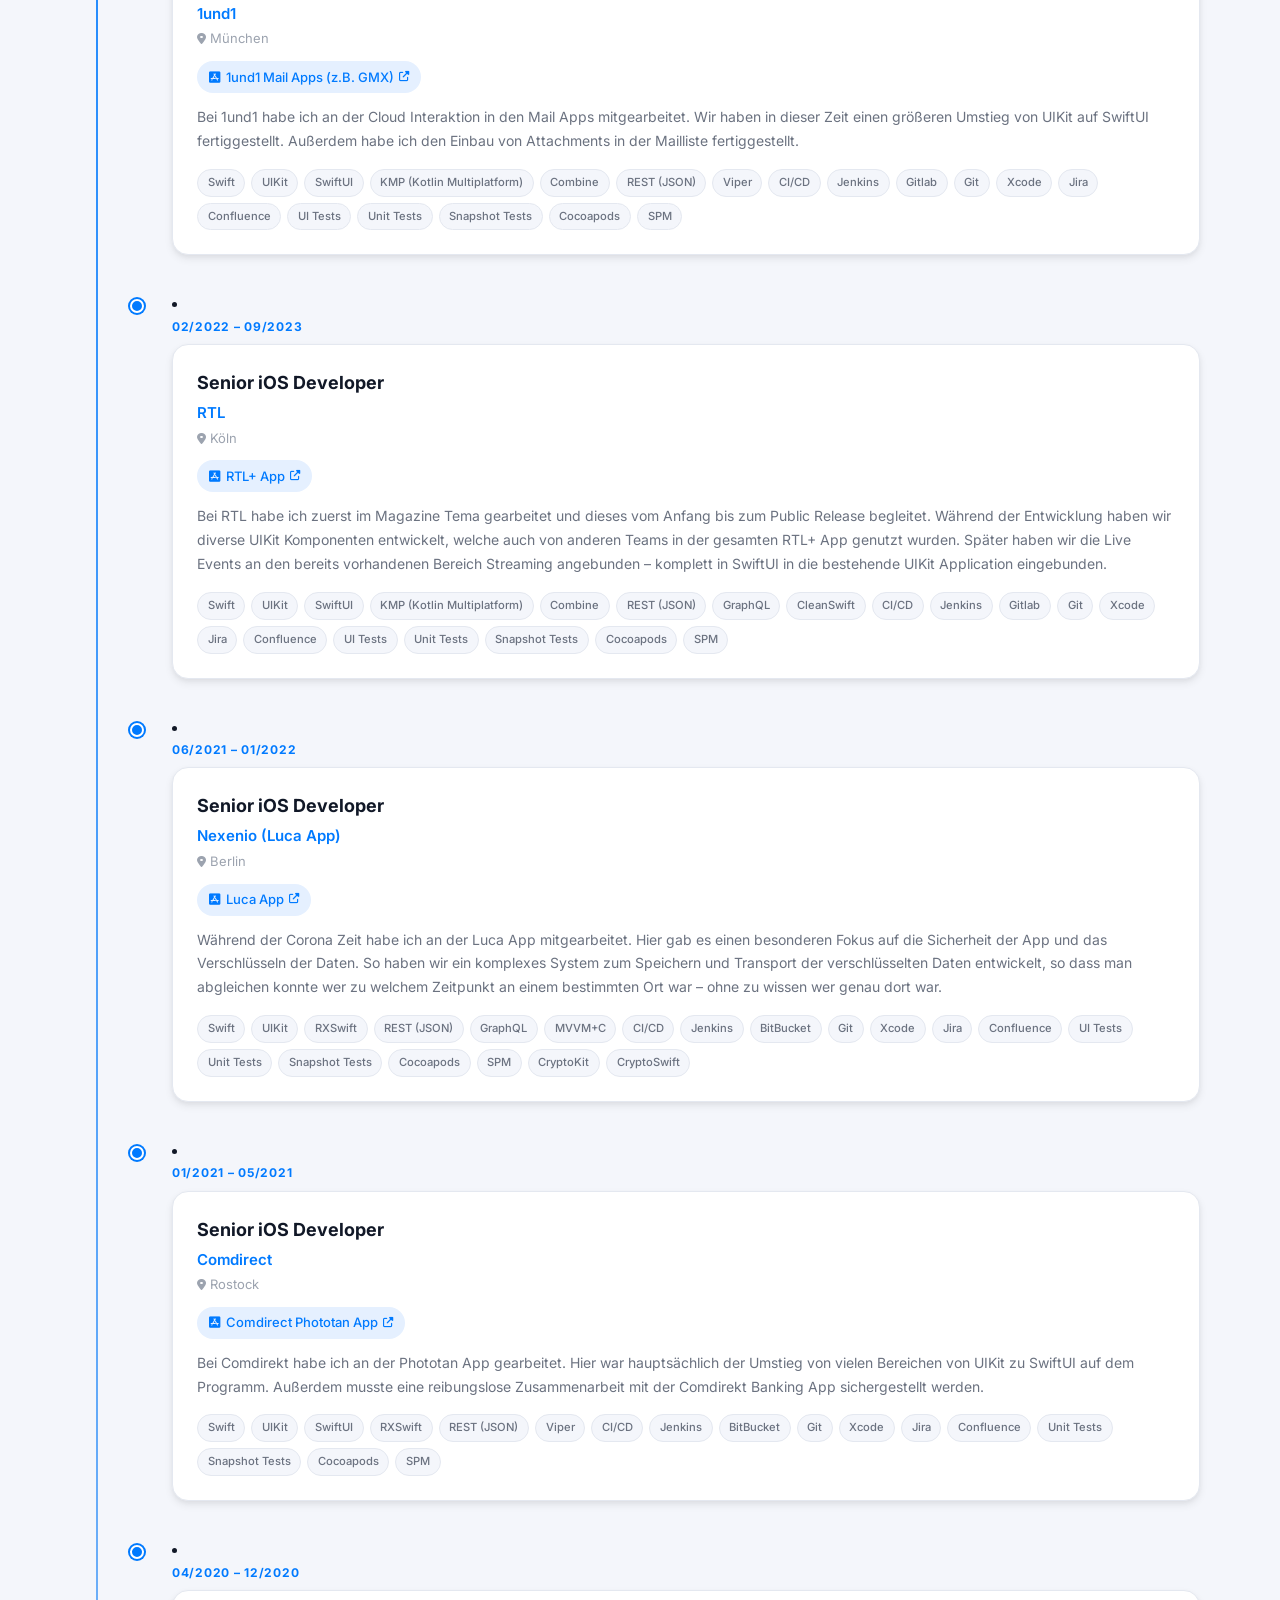
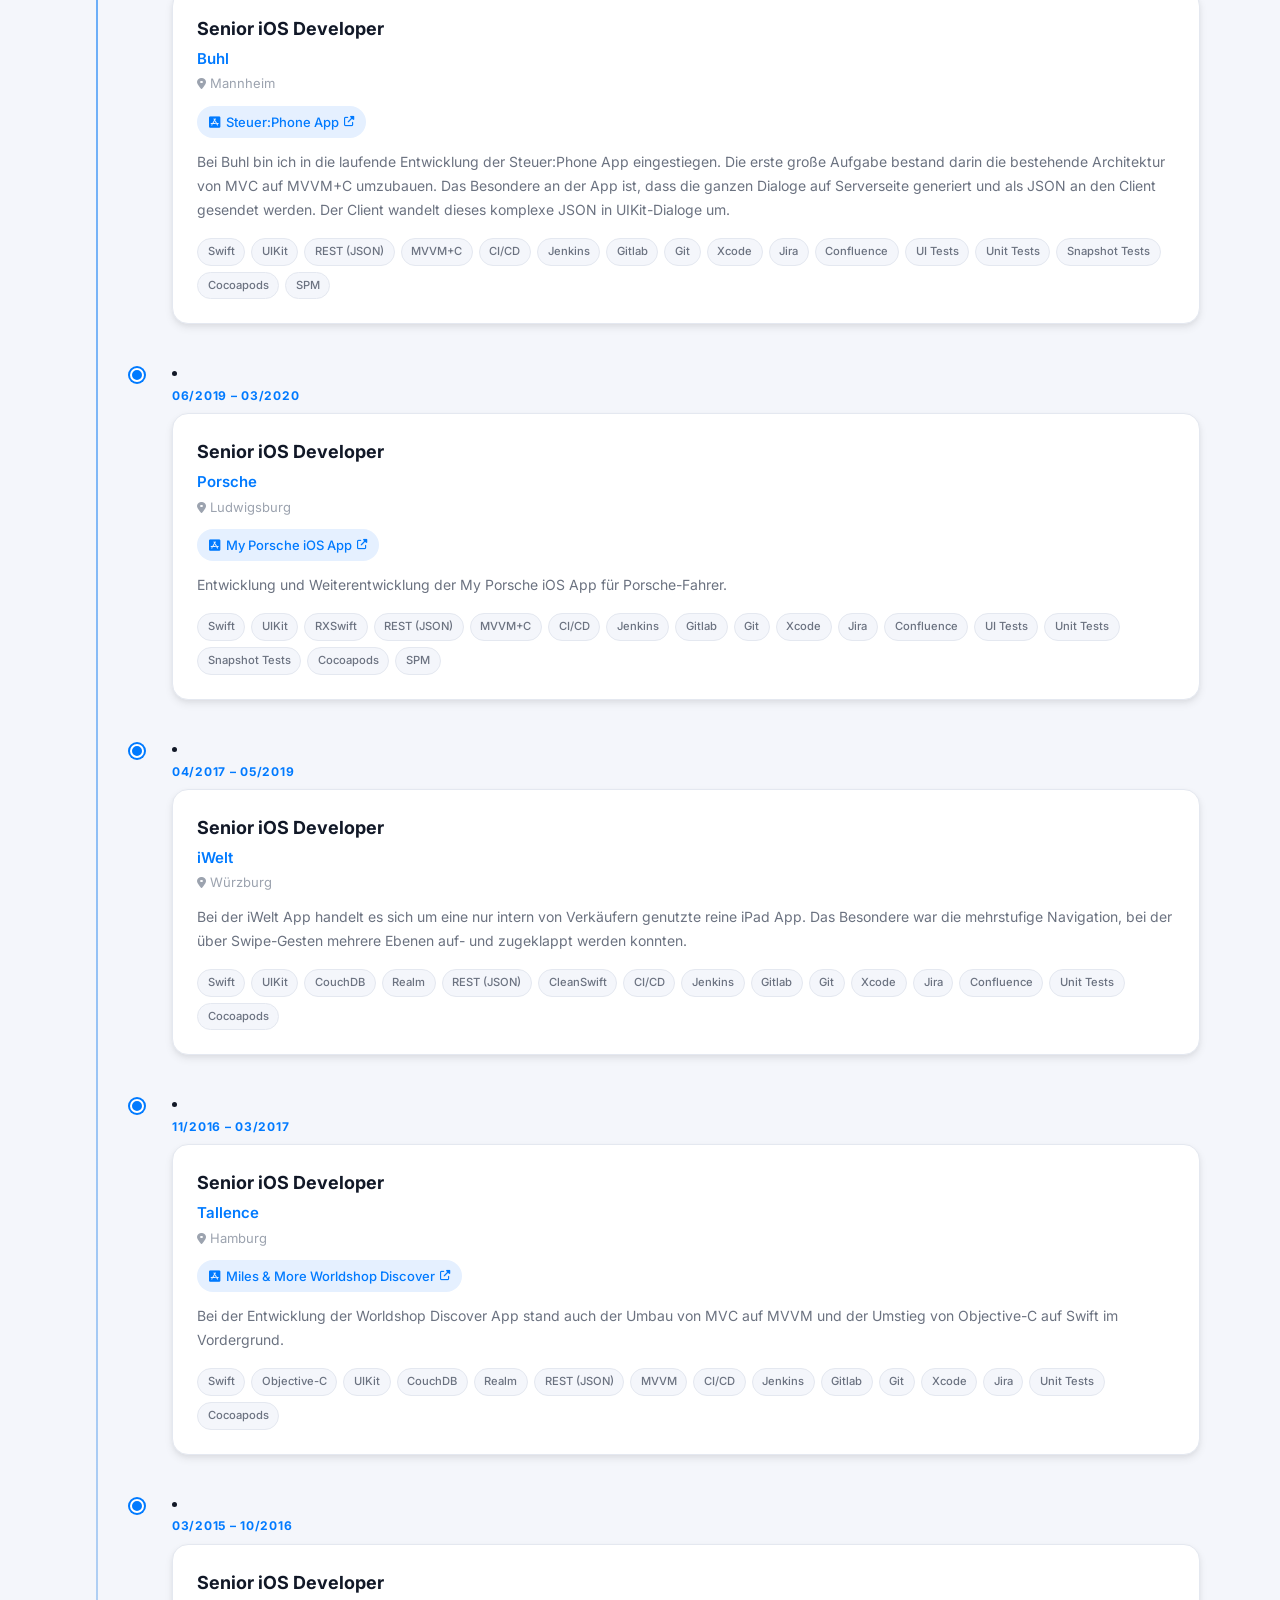
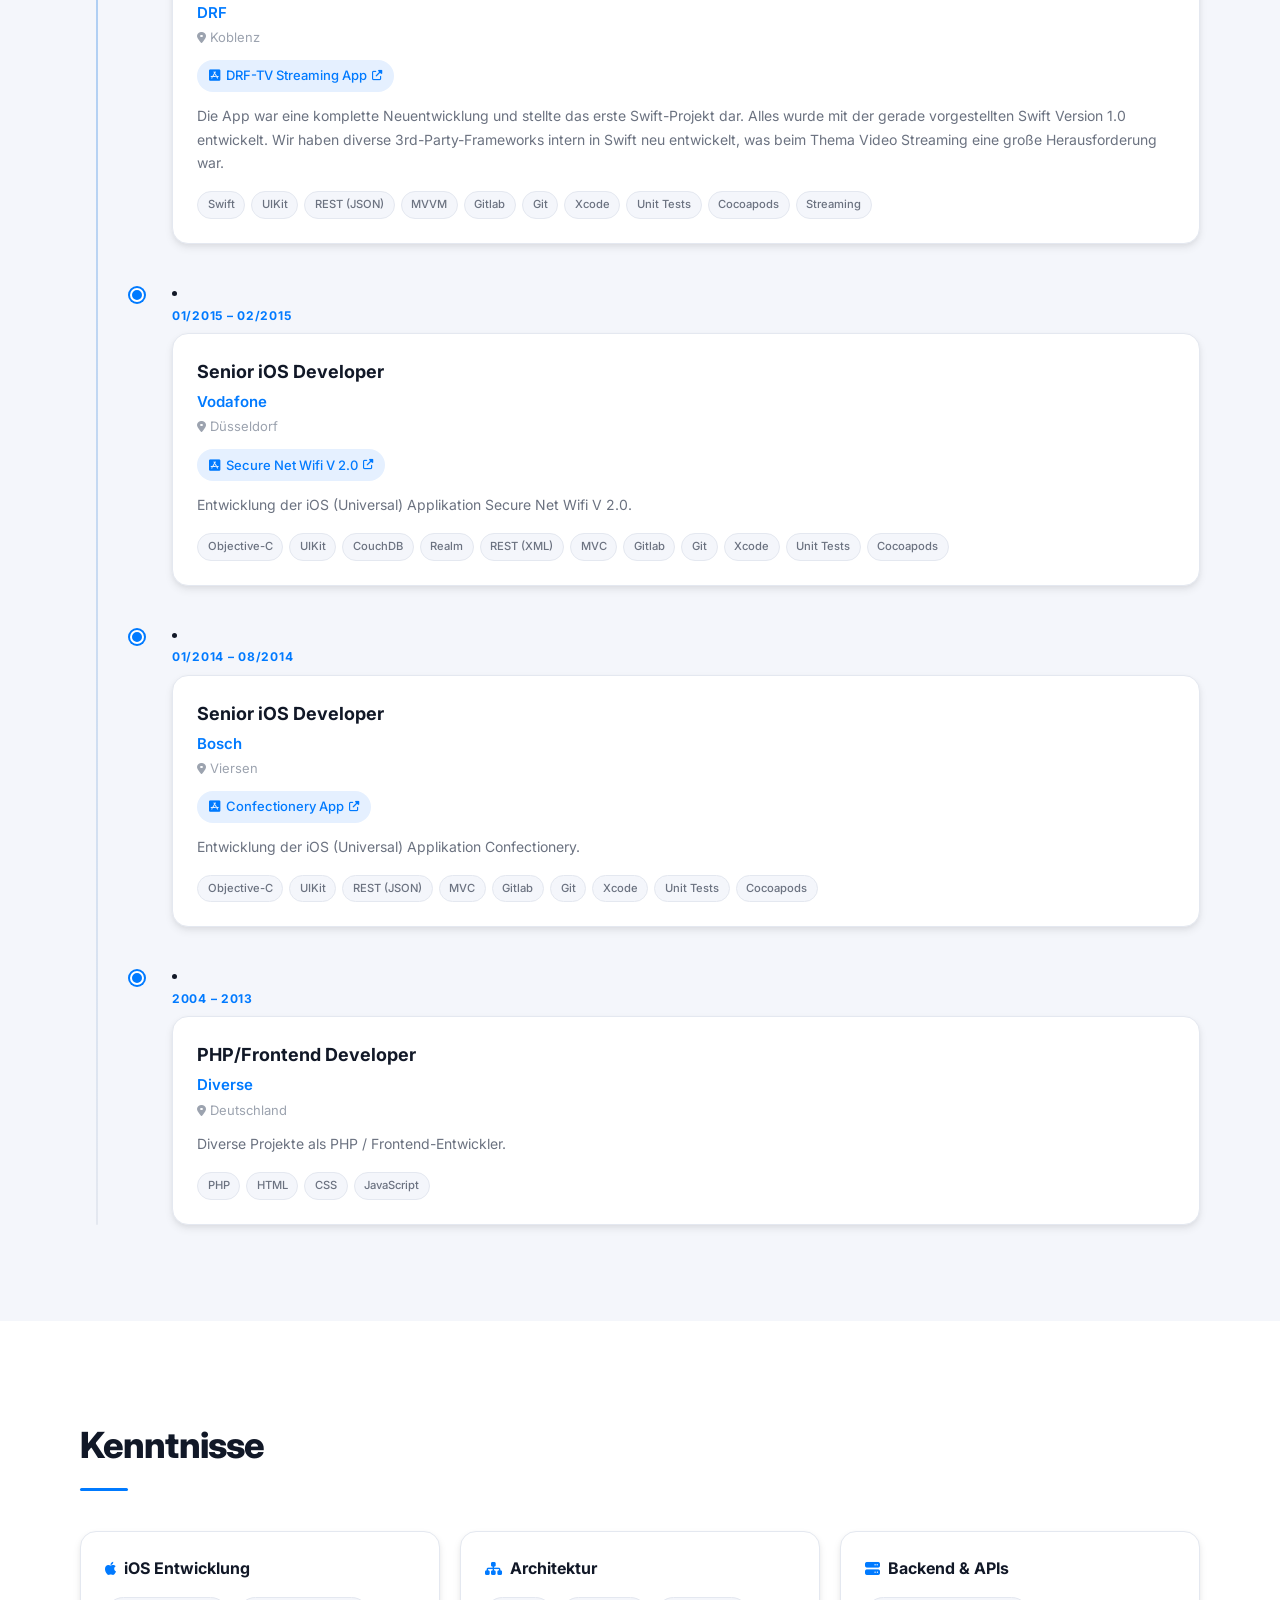
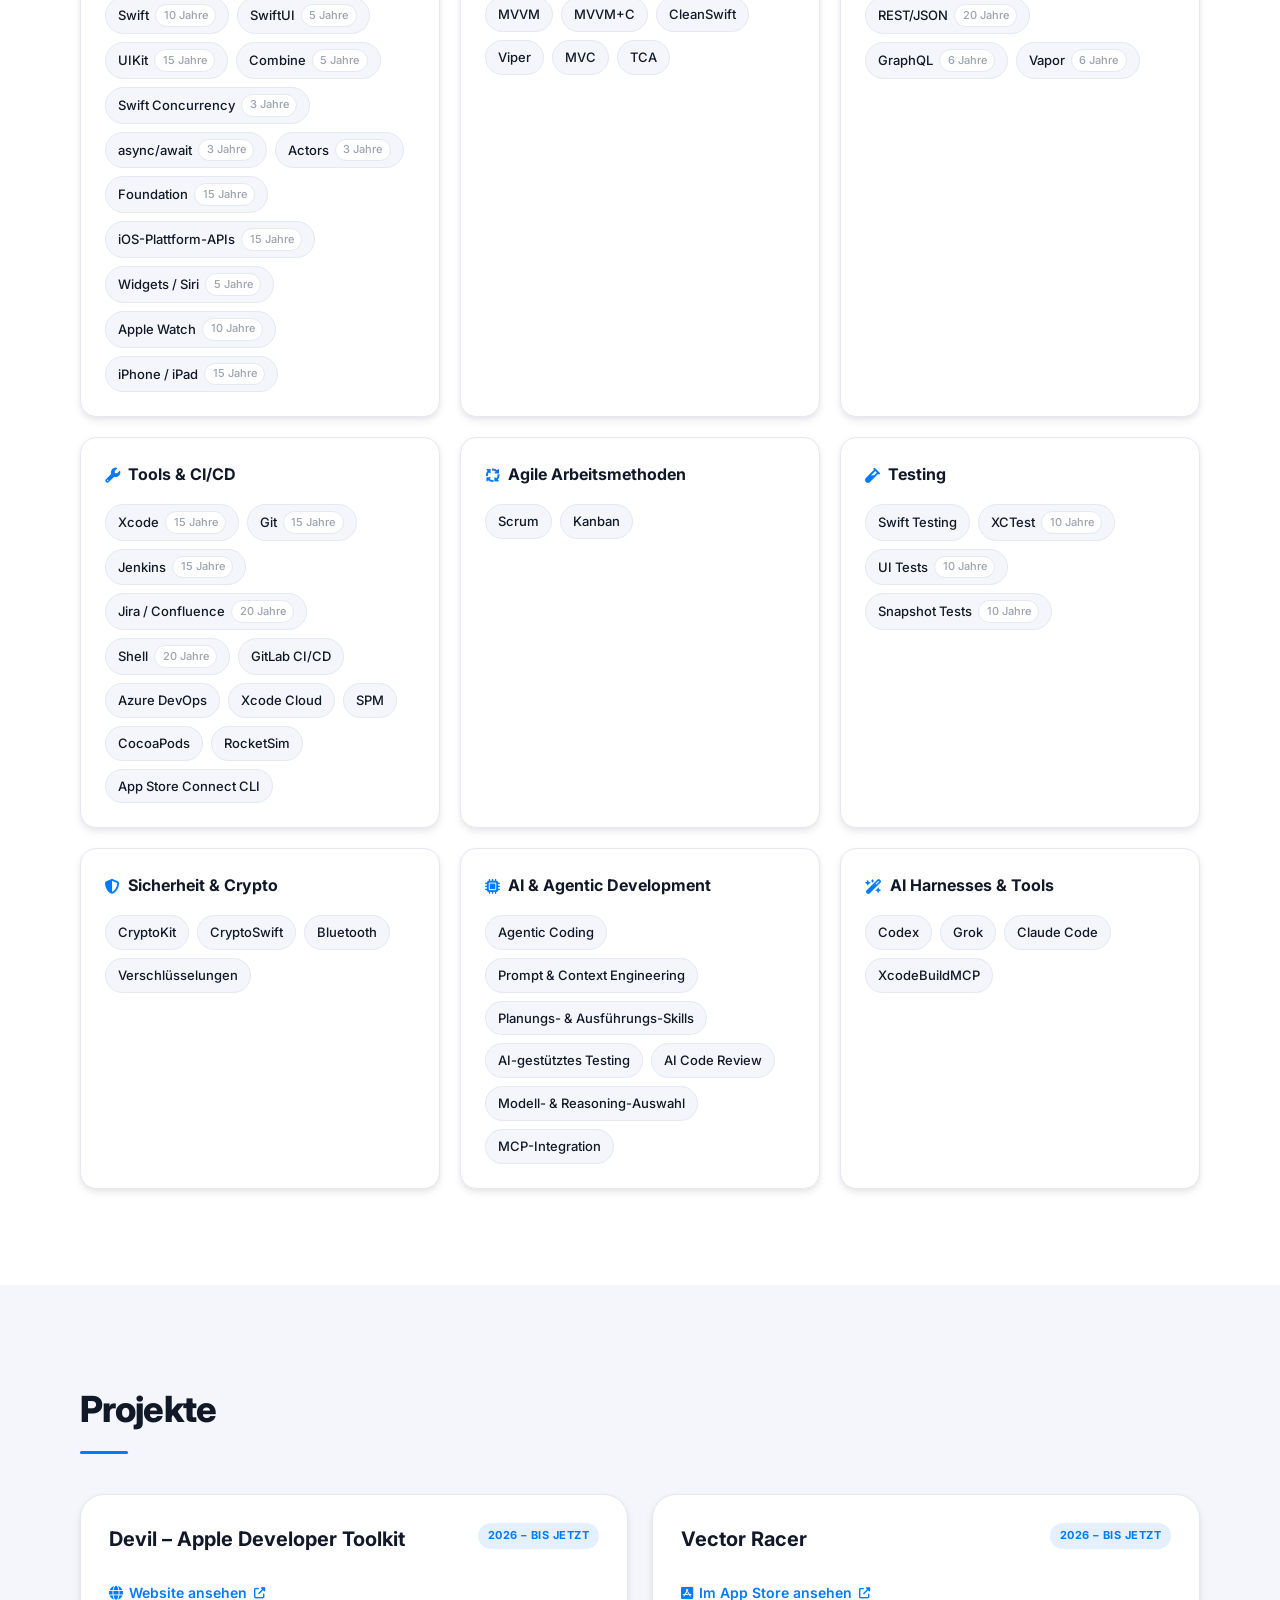
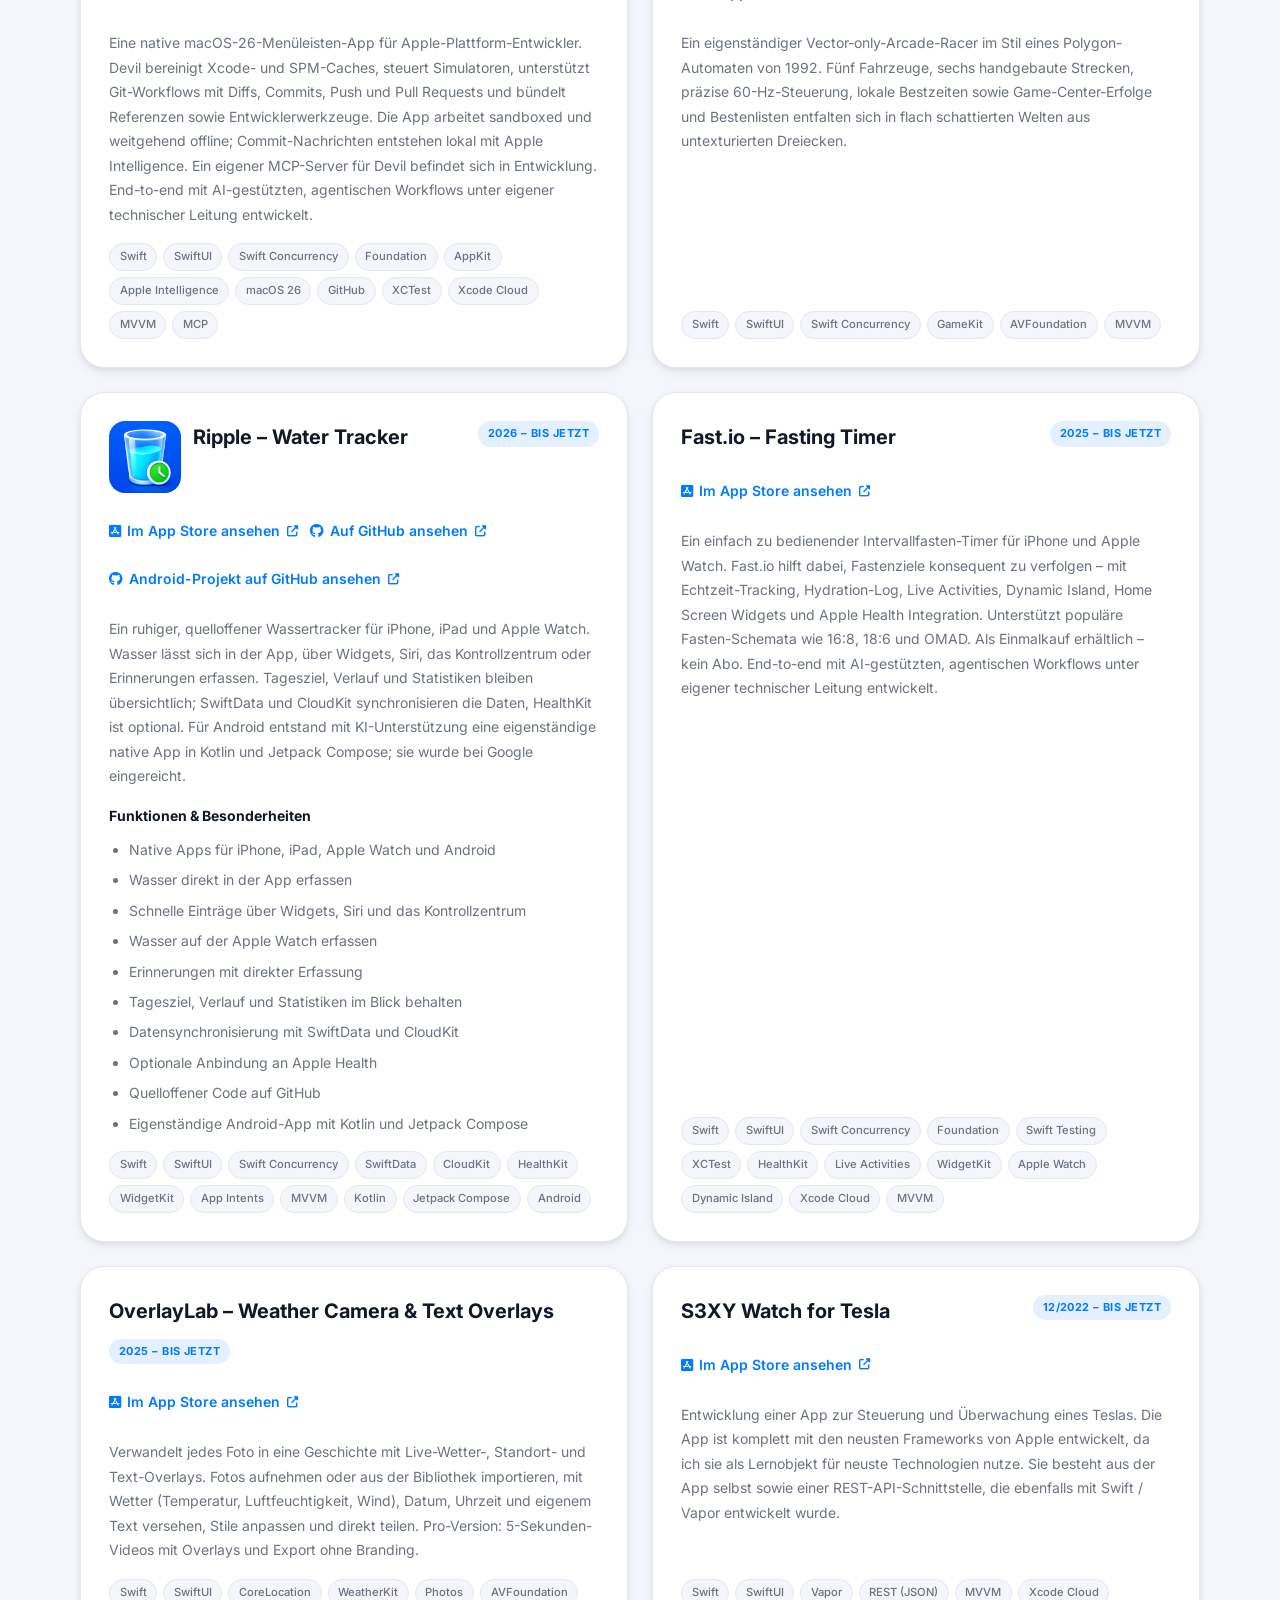
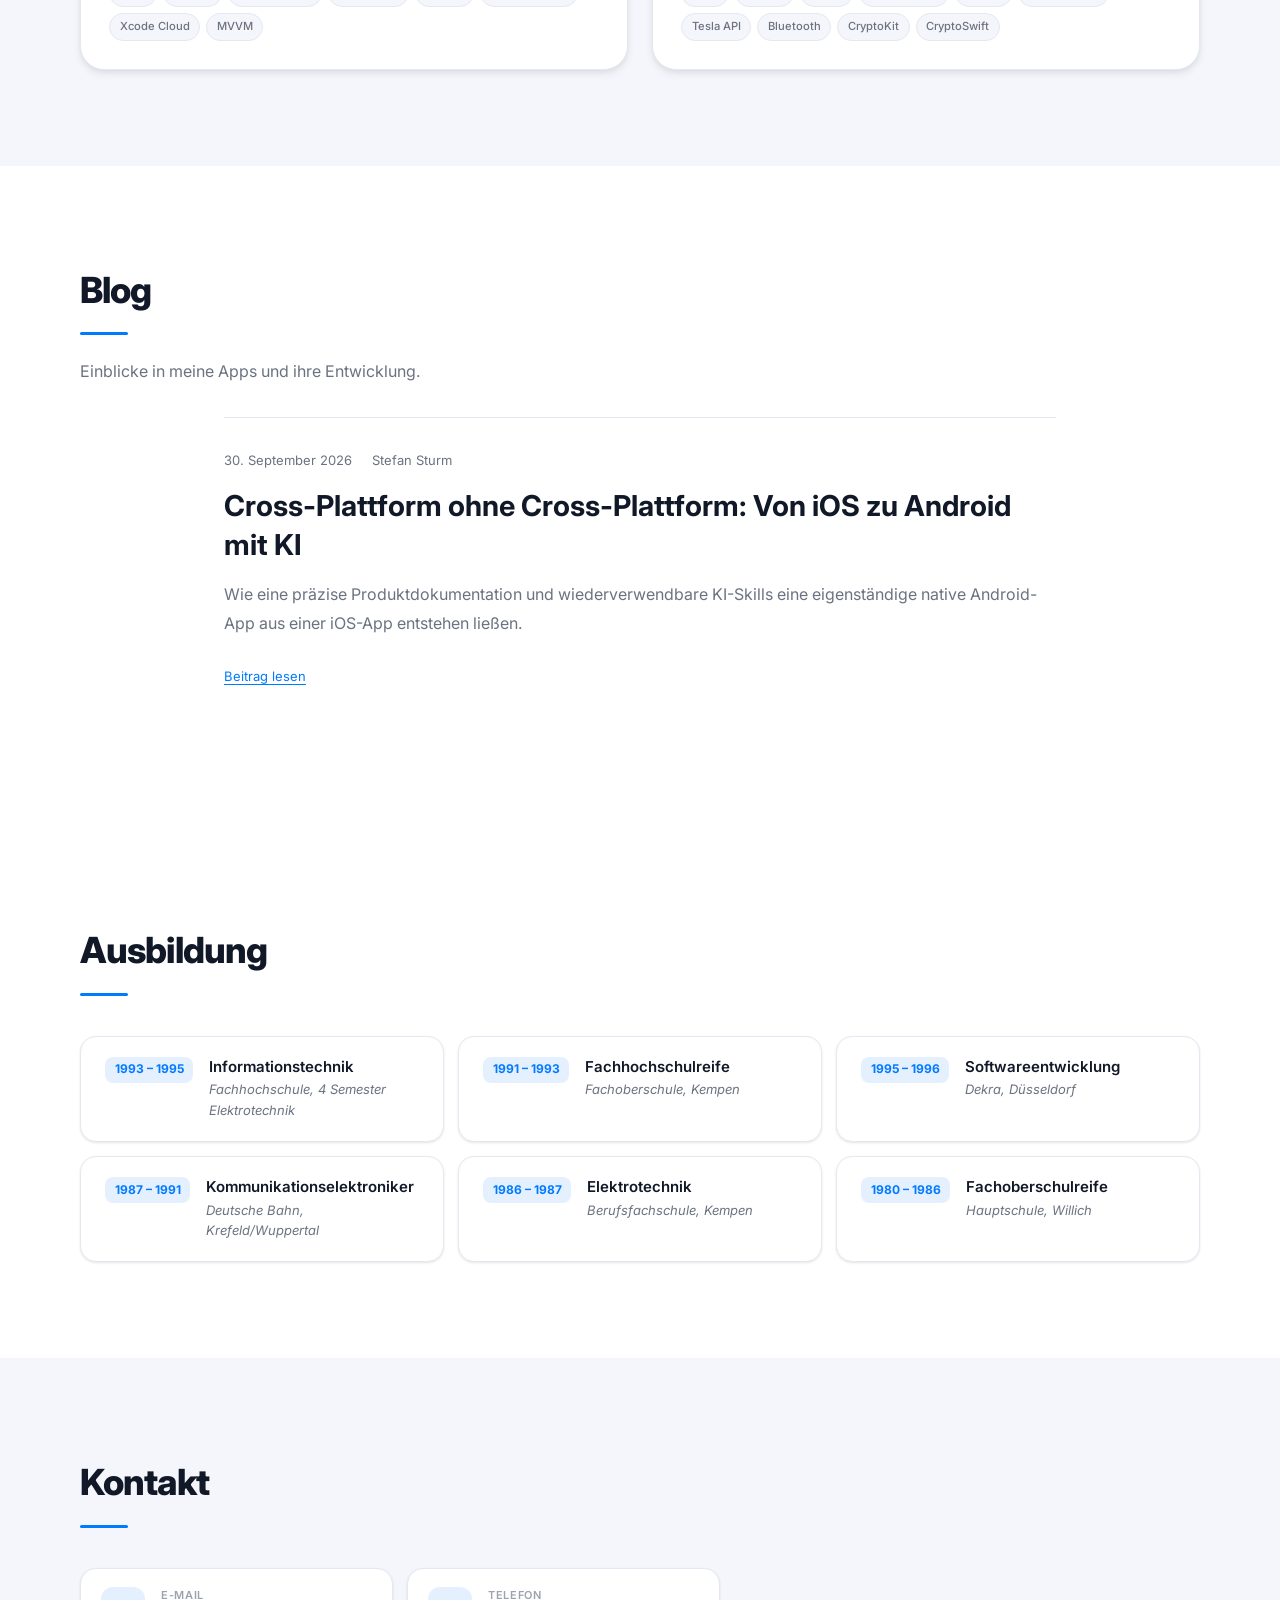
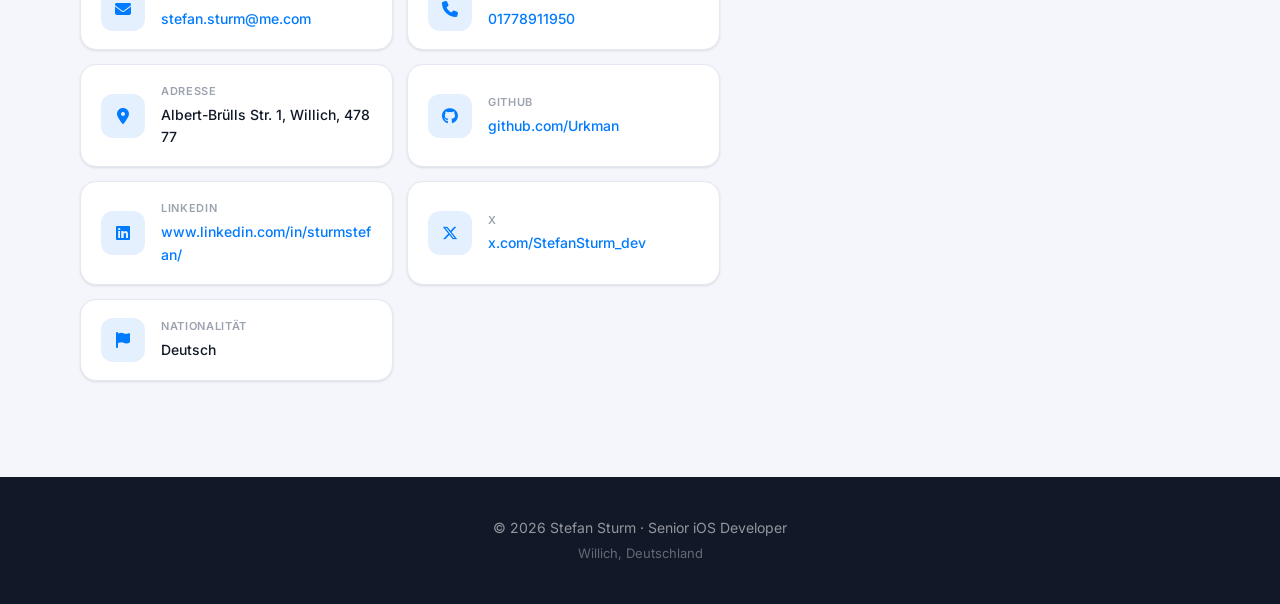
==== commit c400f000: "Open blog articles on dedicated pages" ====
--- a/index.html
+++ b/index.html
@@ -27,7 +27,7 @@
   <link rel="stylesheet" href="https://cdnjs.cloudflare.com/ajax/libs/font-awesome/6.5.0/css/all.min.css">
 
   <!-- Styles -->
-  <link rel="stylesheet" href="css/styles.css?v=20260930-blog">
+  <link rel="stylesheet" href="css/styles.css?v=20261001-blog-pages">
 </head>
 <body>
 
@@ -256,9 +256,9 @@
   </div>
 
   <!-- Scripts -->
-  <script src="js/data.js?v=20260930-blog"></script>
-  <script src="js/blog.js?v=20260930-blog"></script>
-  <script src="js/main.js?v=20260930-blog"></script>
-  <script src="js/cv-export.js?v=20260930-blog"></script>
+  <script src="js/data.js?v=20261001-blog-pages"></script>
+  <script src="js/blog.js?v=20261001-blog-pages"></script>
+  <script src="js/main.js?v=20261001-blog-pages"></script>
+  <script src="js/cv-export.js?v=20261001-blog-pages"></script>
 </body>
 </html>
--- a/css/styles.css
+++ b/css/styles.css
@@ -1080,18 +1080,31 @@
 .blog-posts { max-width: 52rem; margin-inline: auto; }
 .blog-post { padding-block: 2rem; border-top: 1px solid var(--border); }
 .blog-post h3 { font-size: clamp(1.35rem, 3vw, 1.8rem); line-height: 1.35; }
+.blog-post h3 a:hover { color: var(--accent); }
 .blog-meta { display: flex; flex-wrap: wrap; gap: .5rem 1.25rem; color: var(--text-muted); font-size: .8125rem; margin-bottom: 1rem; }
 .blog-excerpt { color: var(--text-muted); margin-block: 1rem; line-height: 1.8; }
-.blog-details { scroll-margin-top: calc(var(--nav-h) + 1.5rem); }
-.blog-details summary { cursor: pointer; color: var(--accent); font-weight: 600; padding-block: .75rem; min-height: 2.75rem; }
-.blog-details summary:focus-visible, .blog-permalink:focus-visible { outline: 2px solid var(--accent); outline-offset: 4px; border-radius: var(--r-sm); }
+.blog-permalink:focus-visible, .blog-back-link:focus-visible { outline: 2px solid var(--accent); outline-offset: 4px; border-radius: var(--r-sm); }
 .blog-body { line-height: 1.85; overflow-wrap: anywhere; padding-block: .5rem 1rem; }
-.blog-body h4 { font-size: 1.2rem; margin-block: 1.75rem .75rem; }
+.blog-body h2 { font-size: 1.2rem; margin-block: 1.75rem .75rem; }
 .blog-body p + p { margin-top: 1rem; }
 .blog-body ul { list-style: disc; padding-left: 1.5rem; margin-block: 1rem; }
 .blog-body li + li { margin-top: .5rem; }
 .blog-permalink { display: inline-flex; align-items: center; min-height: 2.75rem; font-size: .8125rem; color: var(--accent); text-decoration: underline; text-underline-offset: .2em; }
 .blog-empty { border-block: 1px solid var(--border); padding-block: 2rem; color: var(--text-muted); }
+.blog-page-actions { display: flex; align-items: center; gap: .75rem; }
+.blog-header-back, .blog-back-link { display: inline-flex; align-items: center; min-height: 2.75rem; color: var(--accent); font-weight: 600; }
+.blog-page-main { min-height: calc(100vh - 9rem); padding-top: calc(var(--nav-h) + 2rem); padding-bottom: 4rem; }
+.blog-article { max-width: 52rem; margin-inline: auto; }
+.blog-article-header { margin-block: 1rem 2rem; padding-bottom: 1.5rem; border-bottom: 1px solid var(--border); }
+.blog-article-header h1 { font-size: clamp(2rem, 5vw, 3rem); line-height: 1.2; letter-spacing: -.03em; }
+.blog-article-header .blog-excerpt { font-size: 1.125rem; }
+.blog-article .blog-body { font-size: 1rem; }
+.blog-back-link-bottom { margin-top: 1.5rem; }
+.blog-loading { color: var(--text-muted); }
+@media (max-width: 360px) {
+  .blog-page-actions { gap: .35rem; }
+  .blog-page-nav .nav-logo-title { display: none; }
+}
 
 /* -------- Education -------- */
 .education-grid {
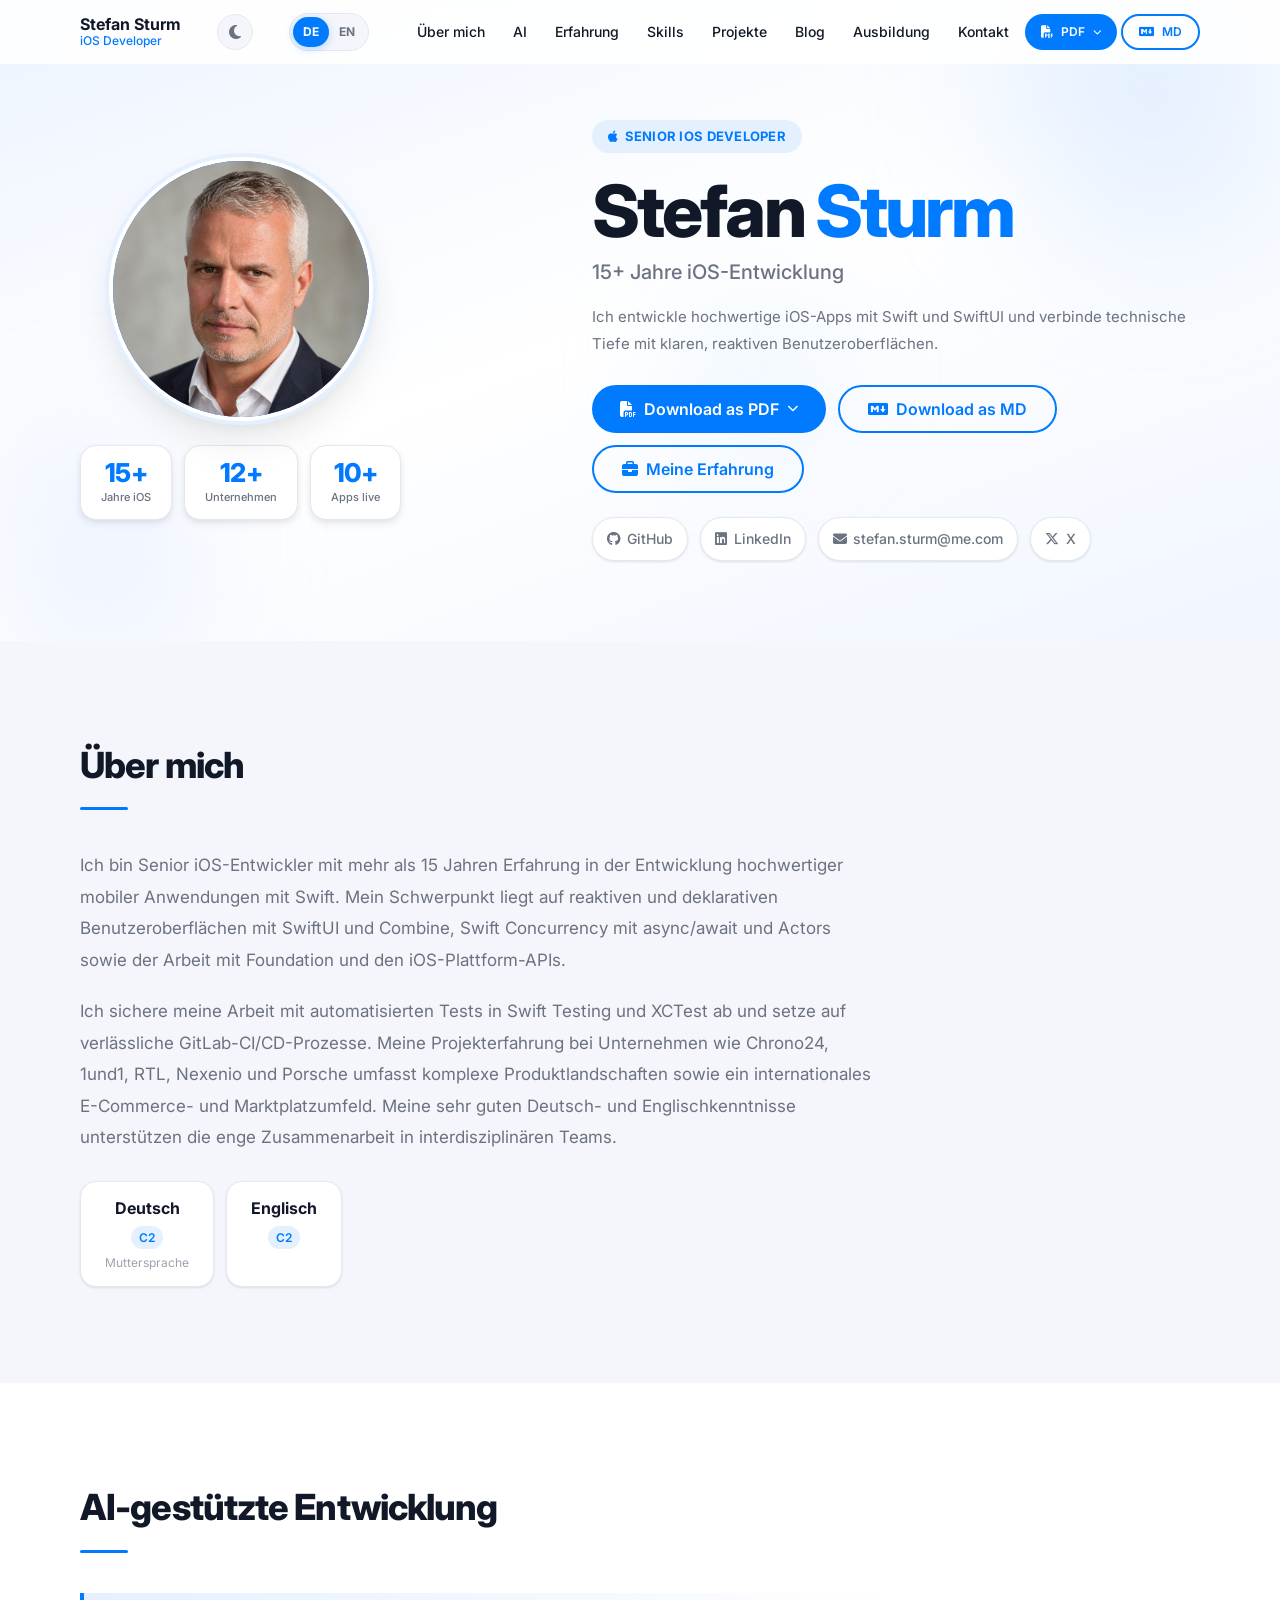
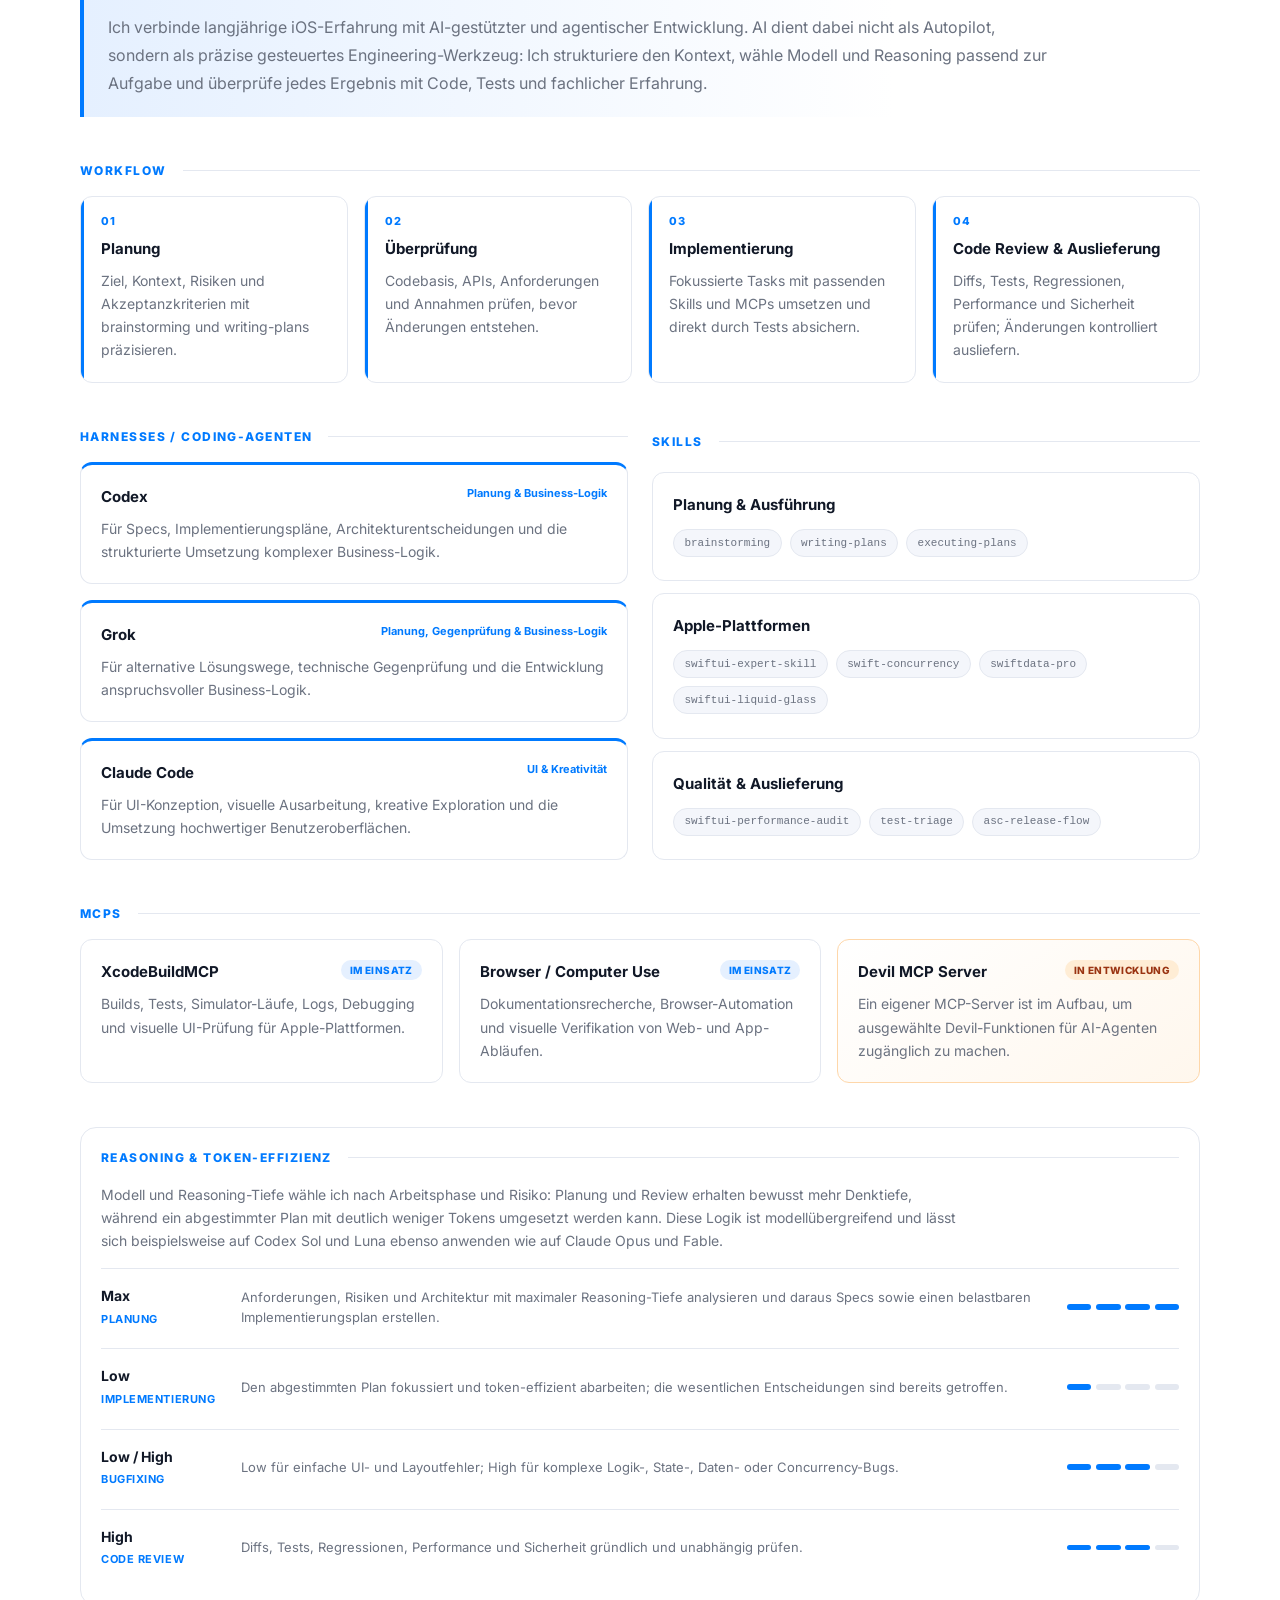
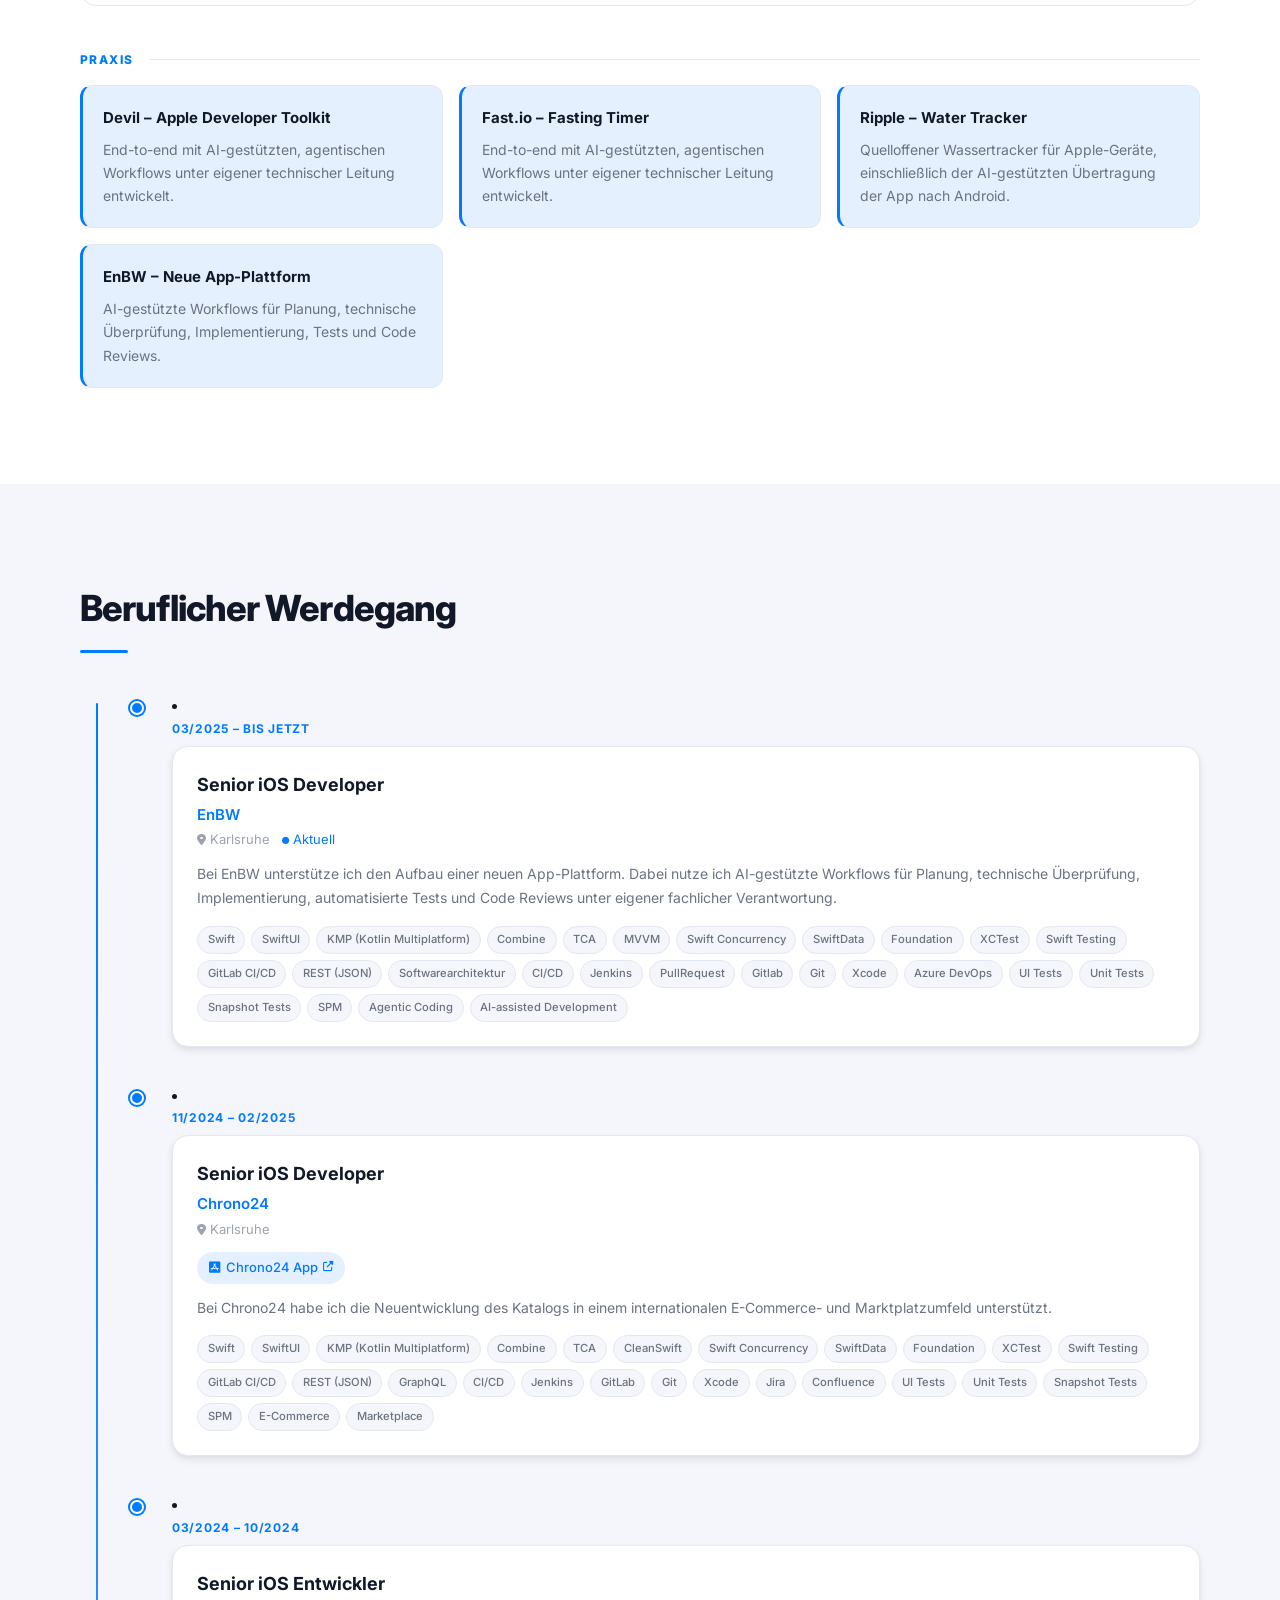
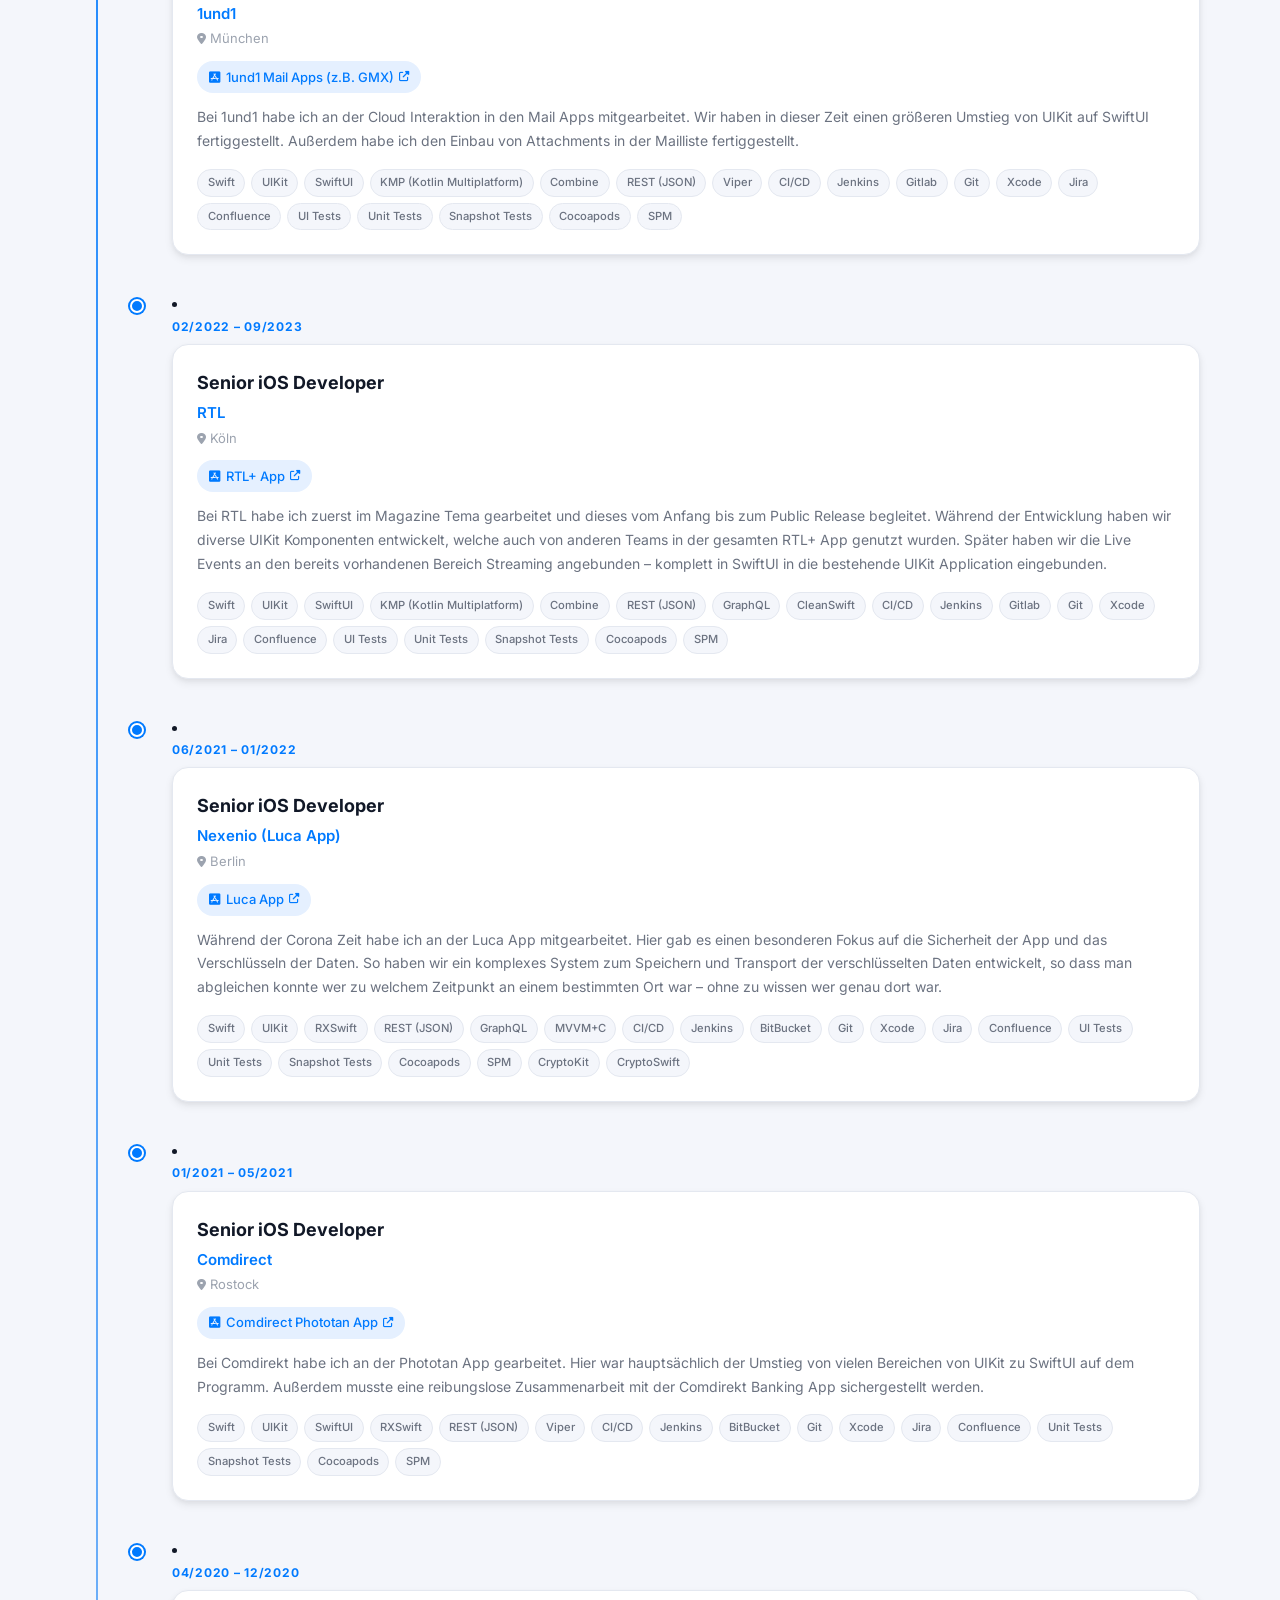
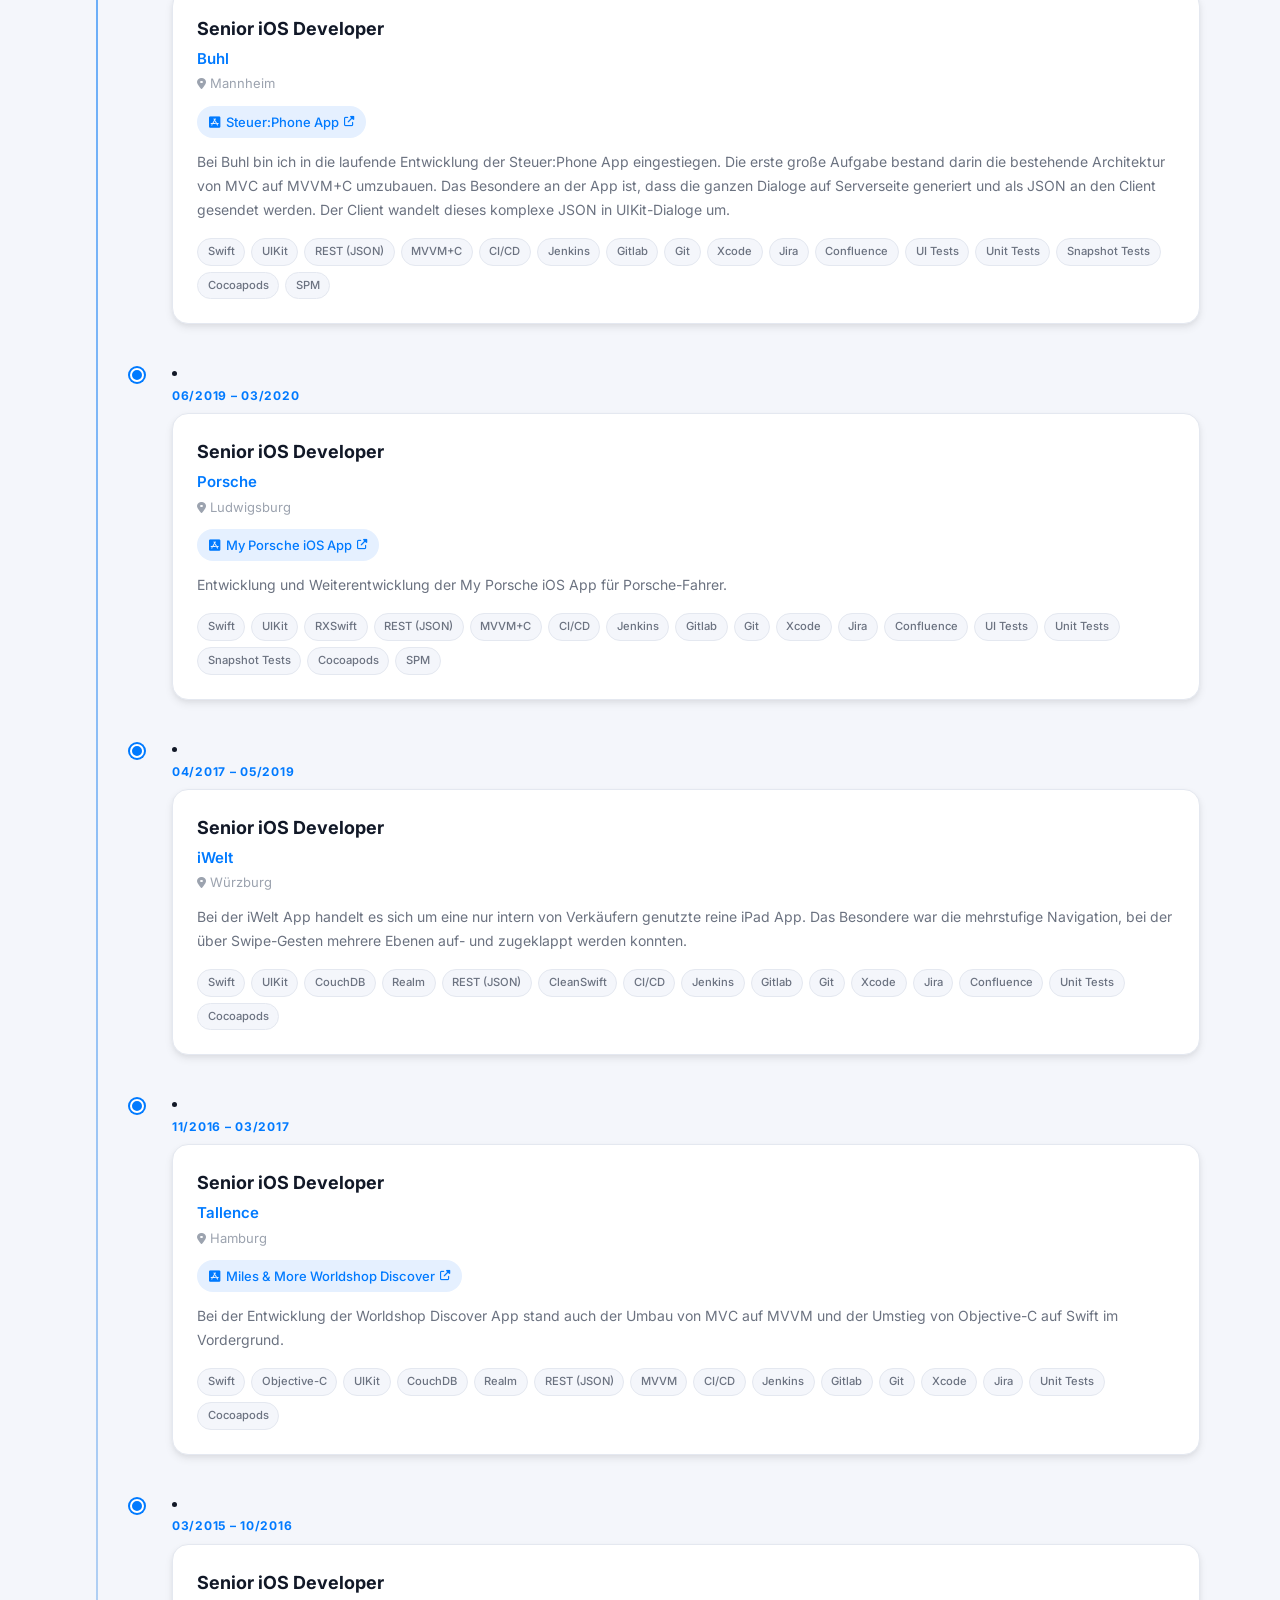
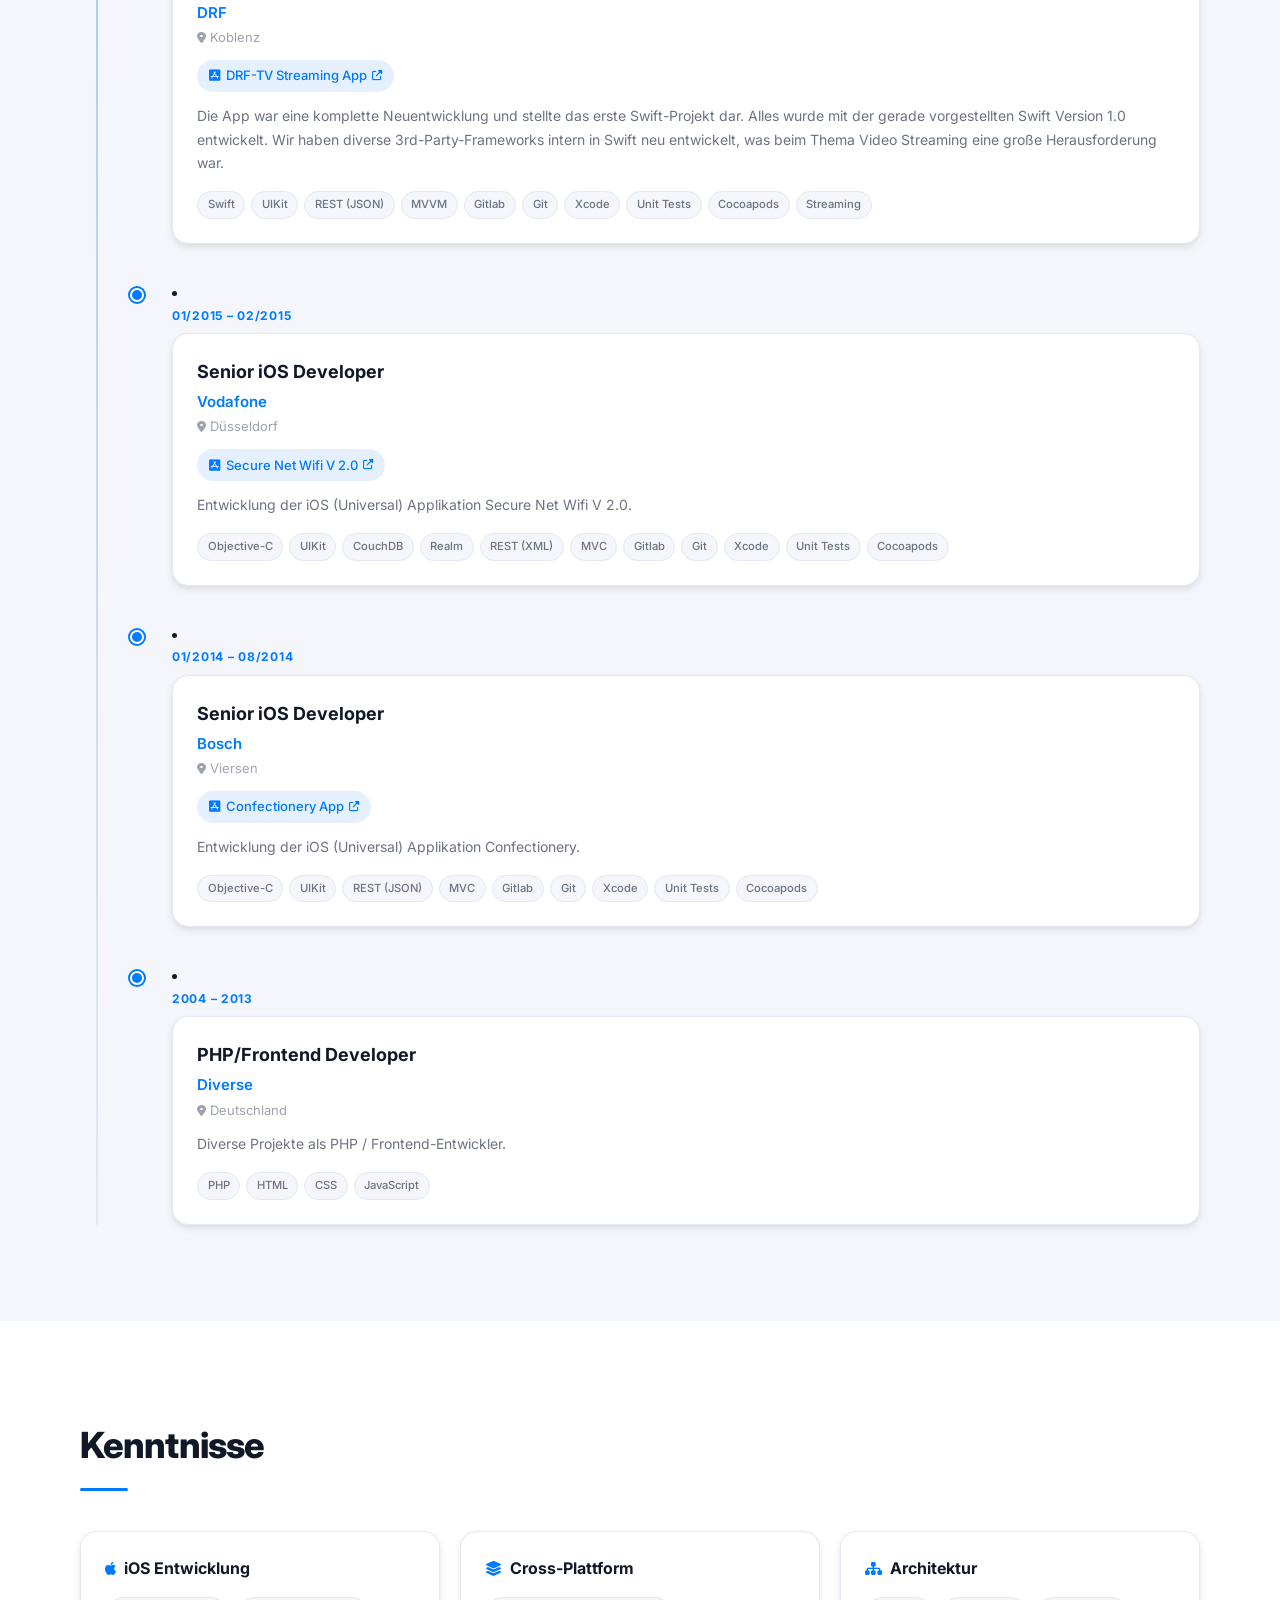
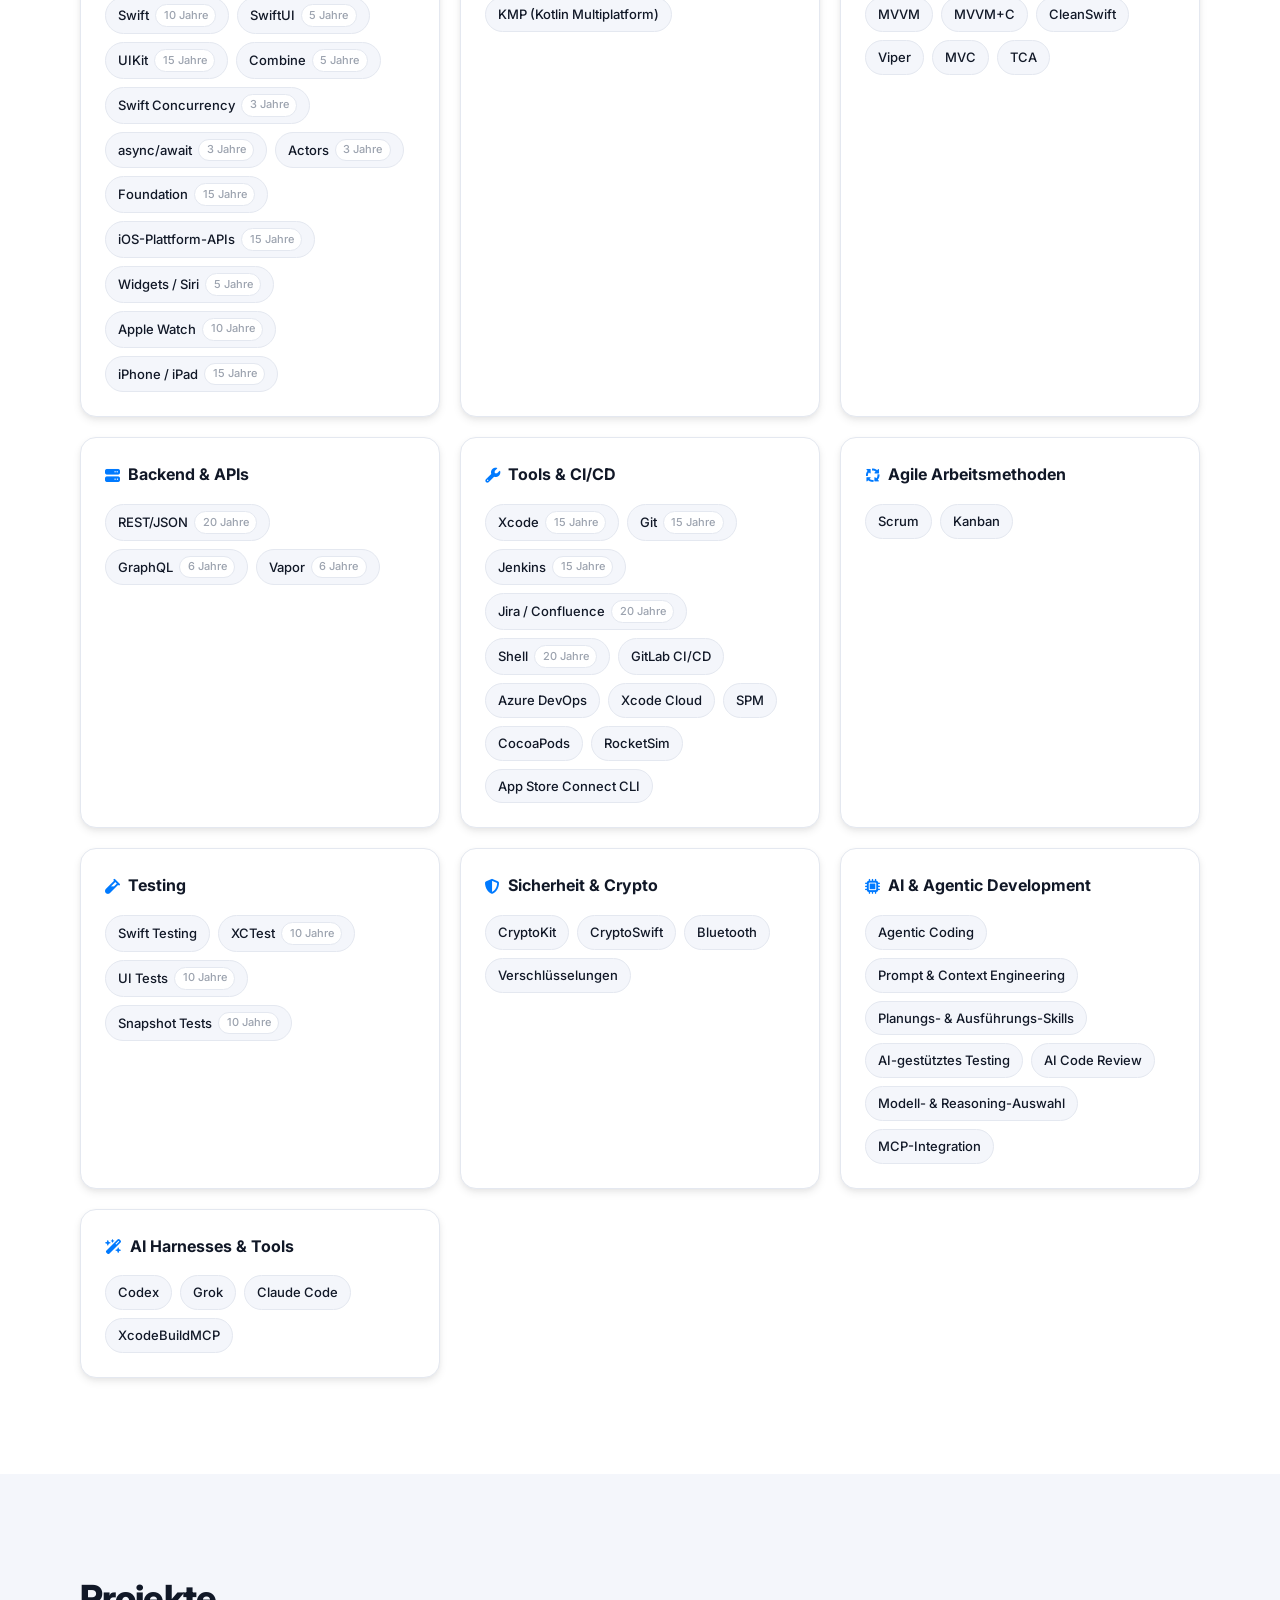
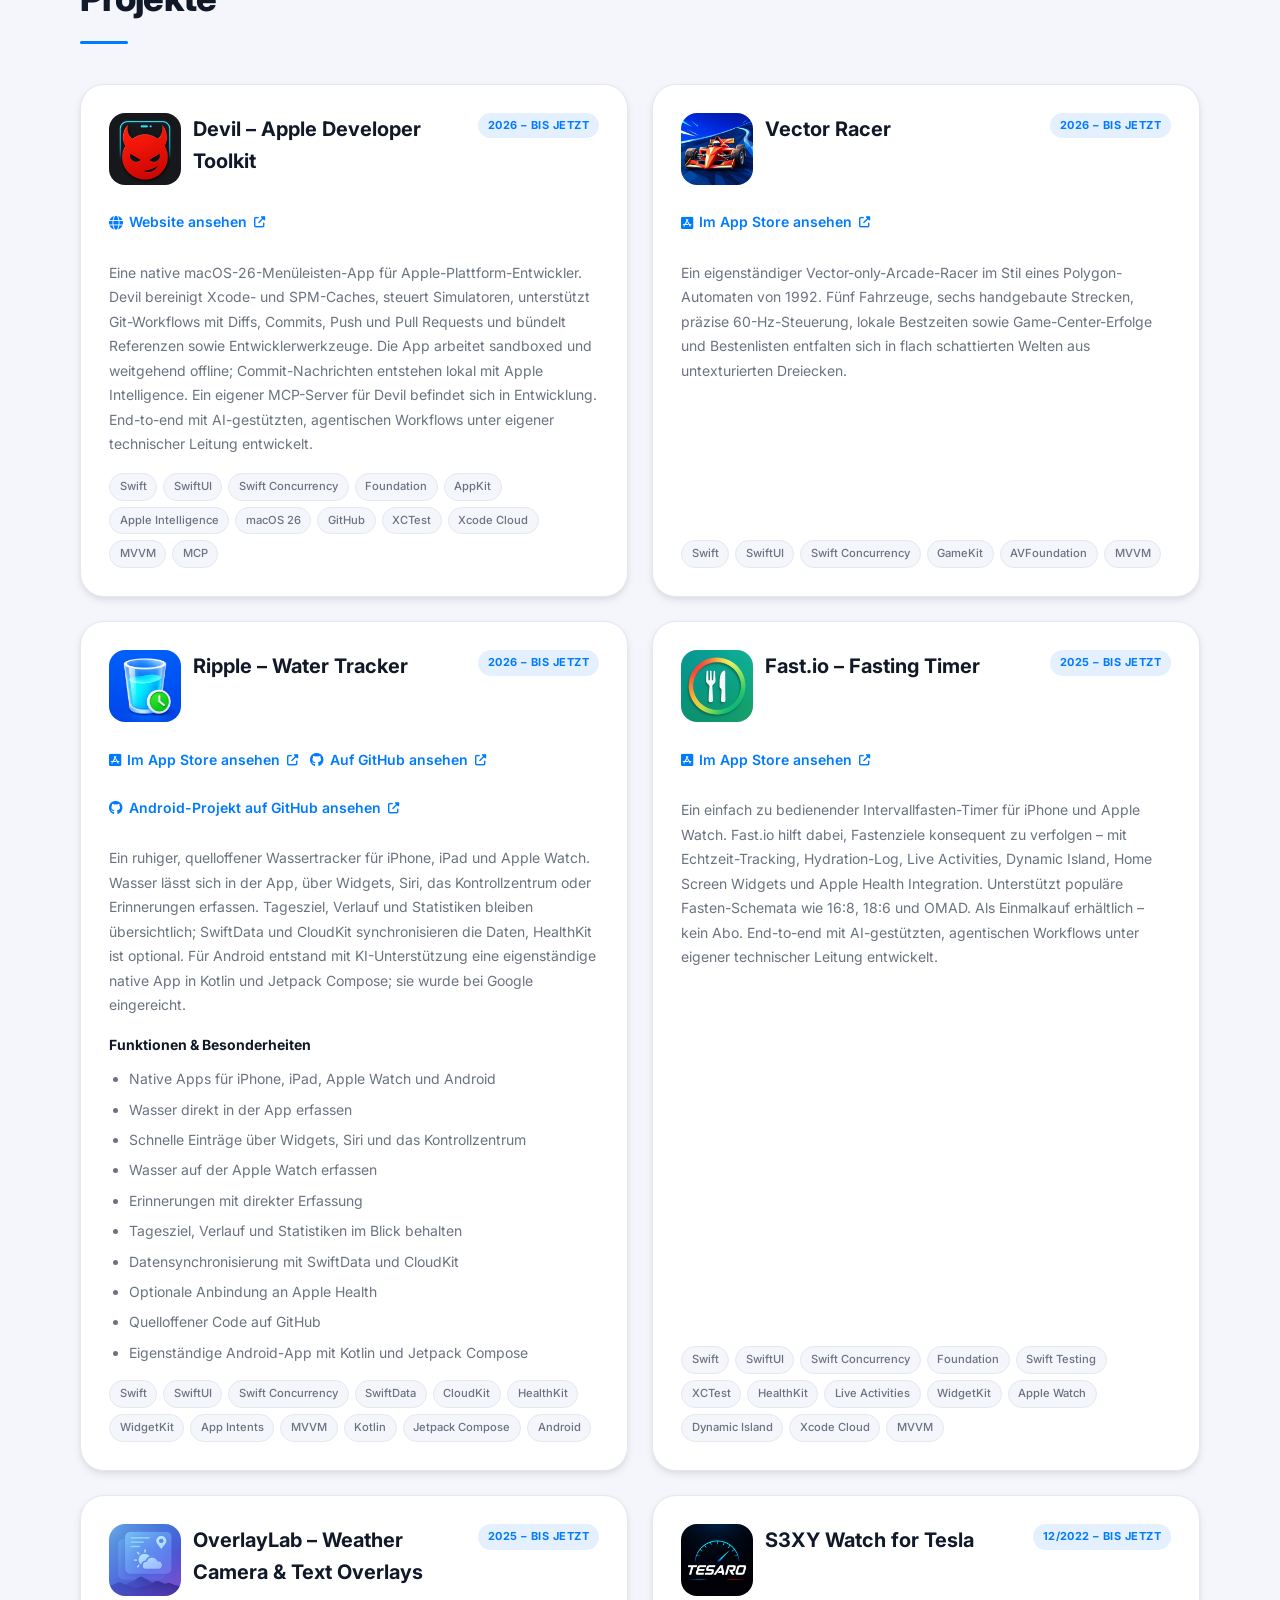
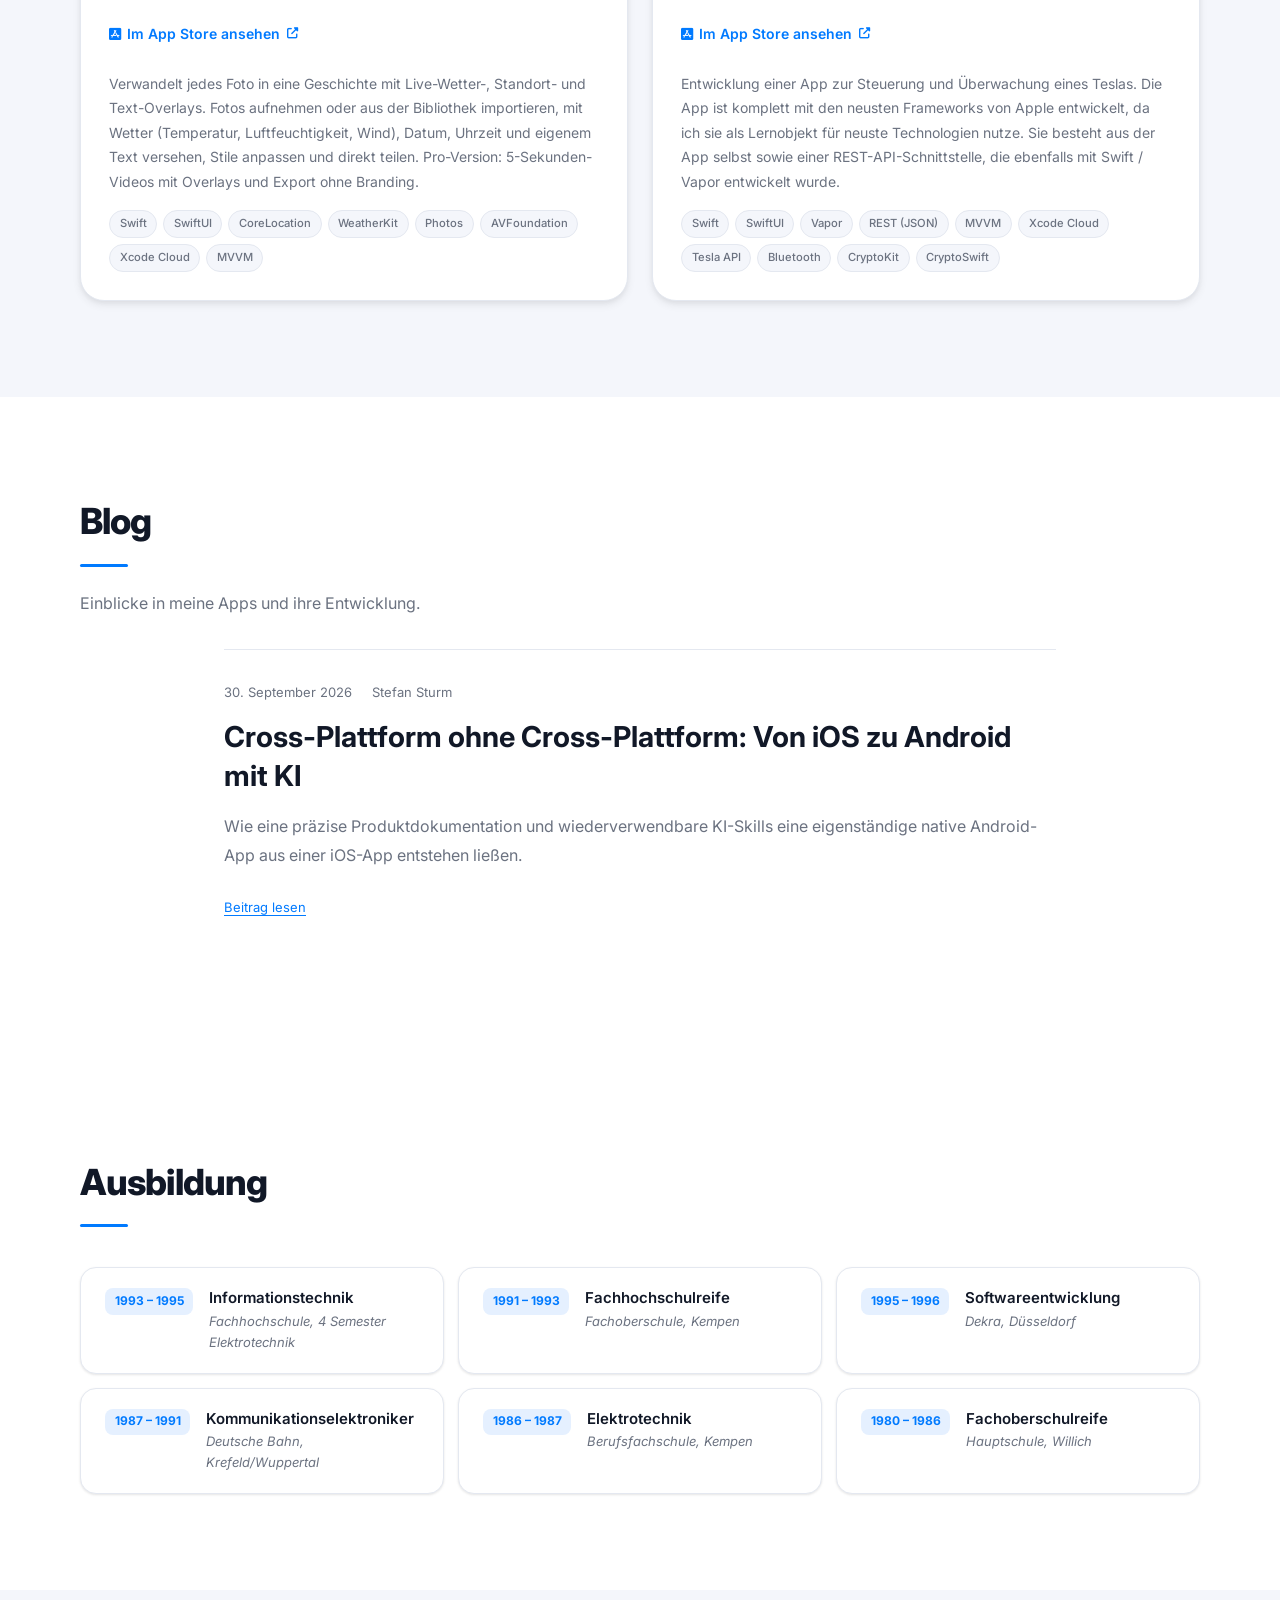
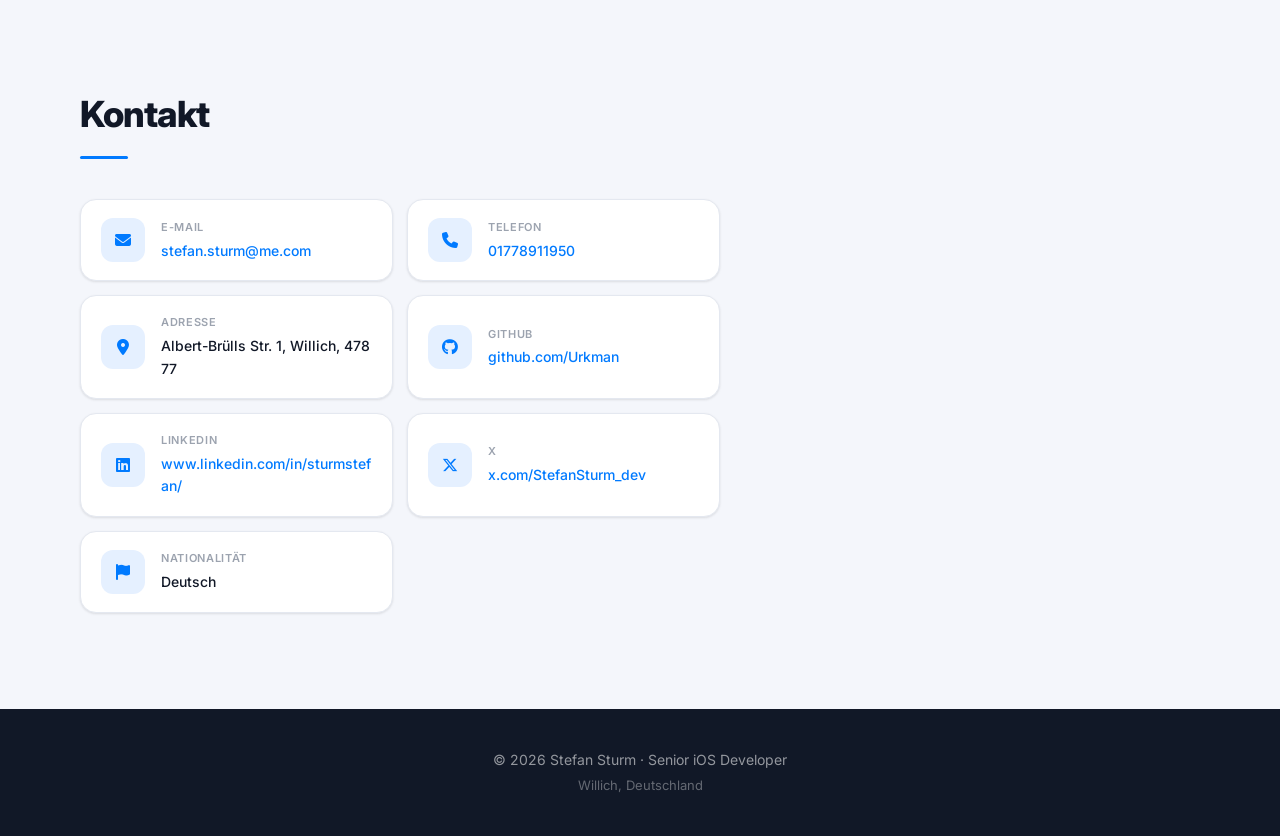
==== commit d73ea011: "Add KMP to skills and refresh profile assets" ====
--- a/index.html
+++ b/index.html
@@ -27,7 +27,7 @@
   <link rel="stylesheet" href="https://cdnjs.cloudflare.com/ajax/libs/font-awesome/6.5.0/css/all.min.css">
 
   <!-- Styles -->
-  <link rel="stylesheet" href="css/styles.css?v=20261001-blog-pages">
+  <link rel="stylesheet" href="css/styles.css?v=20261003-app-icons">
 </head>
 <body>
 
@@ -256,9 +256,9 @@
   </div>
 
   <!-- Scripts -->
-  <script src="js/data.js?v=20261001-blog-pages"></script>
-  <script src="js/blog.js?v=20261001-blog-pages"></script>
-  <script src="js/main.js?v=20261001-blog-pages"></script>
-  <script src="js/cv-export.js?v=20261001-blog-pages"></script>
+  <script src="js/data.js?v=20261003-app-icons"></script>
+  <script src="js/blog.js?v=20261003-app-icons"></script>
+  <script src="js/main.js?v=20261003-app-icons"></script>
+  <script src="js/cv-export.js?v=20261003-app-icons"></script>
 </body>
 </html>
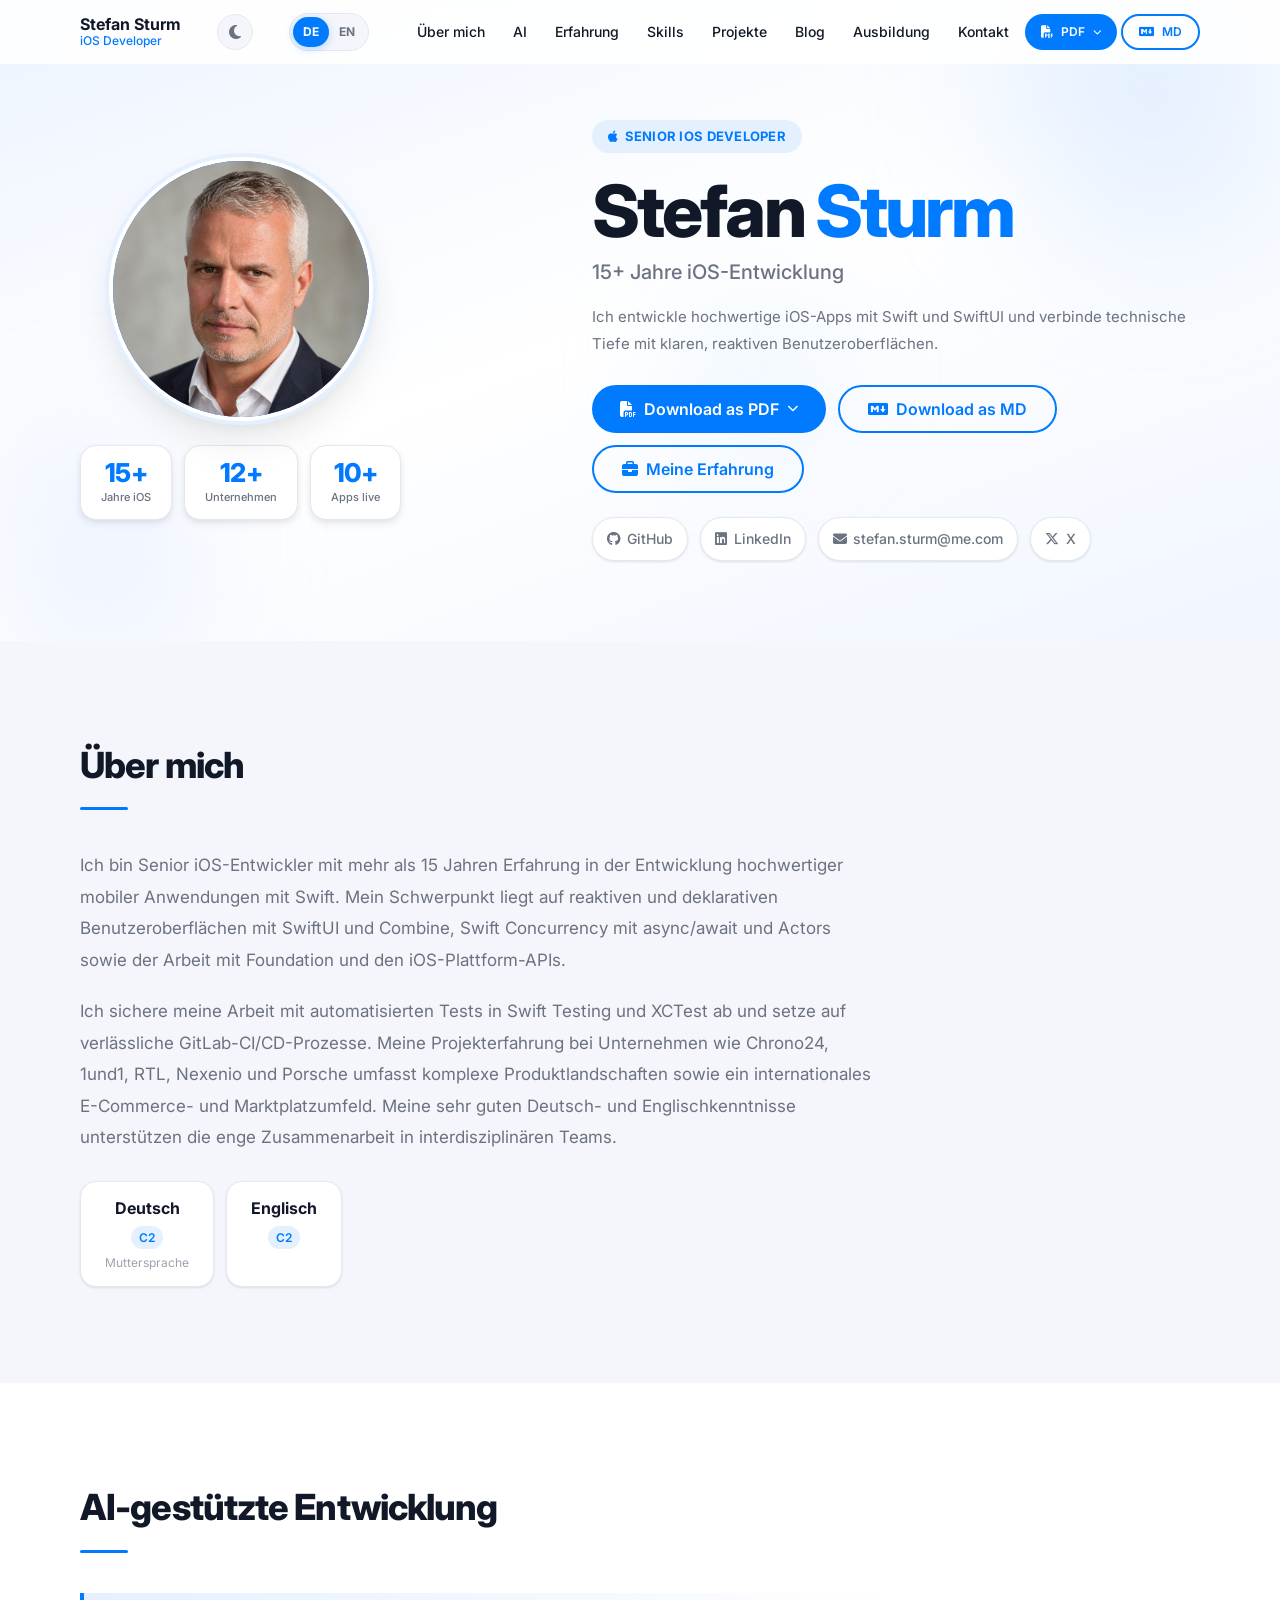
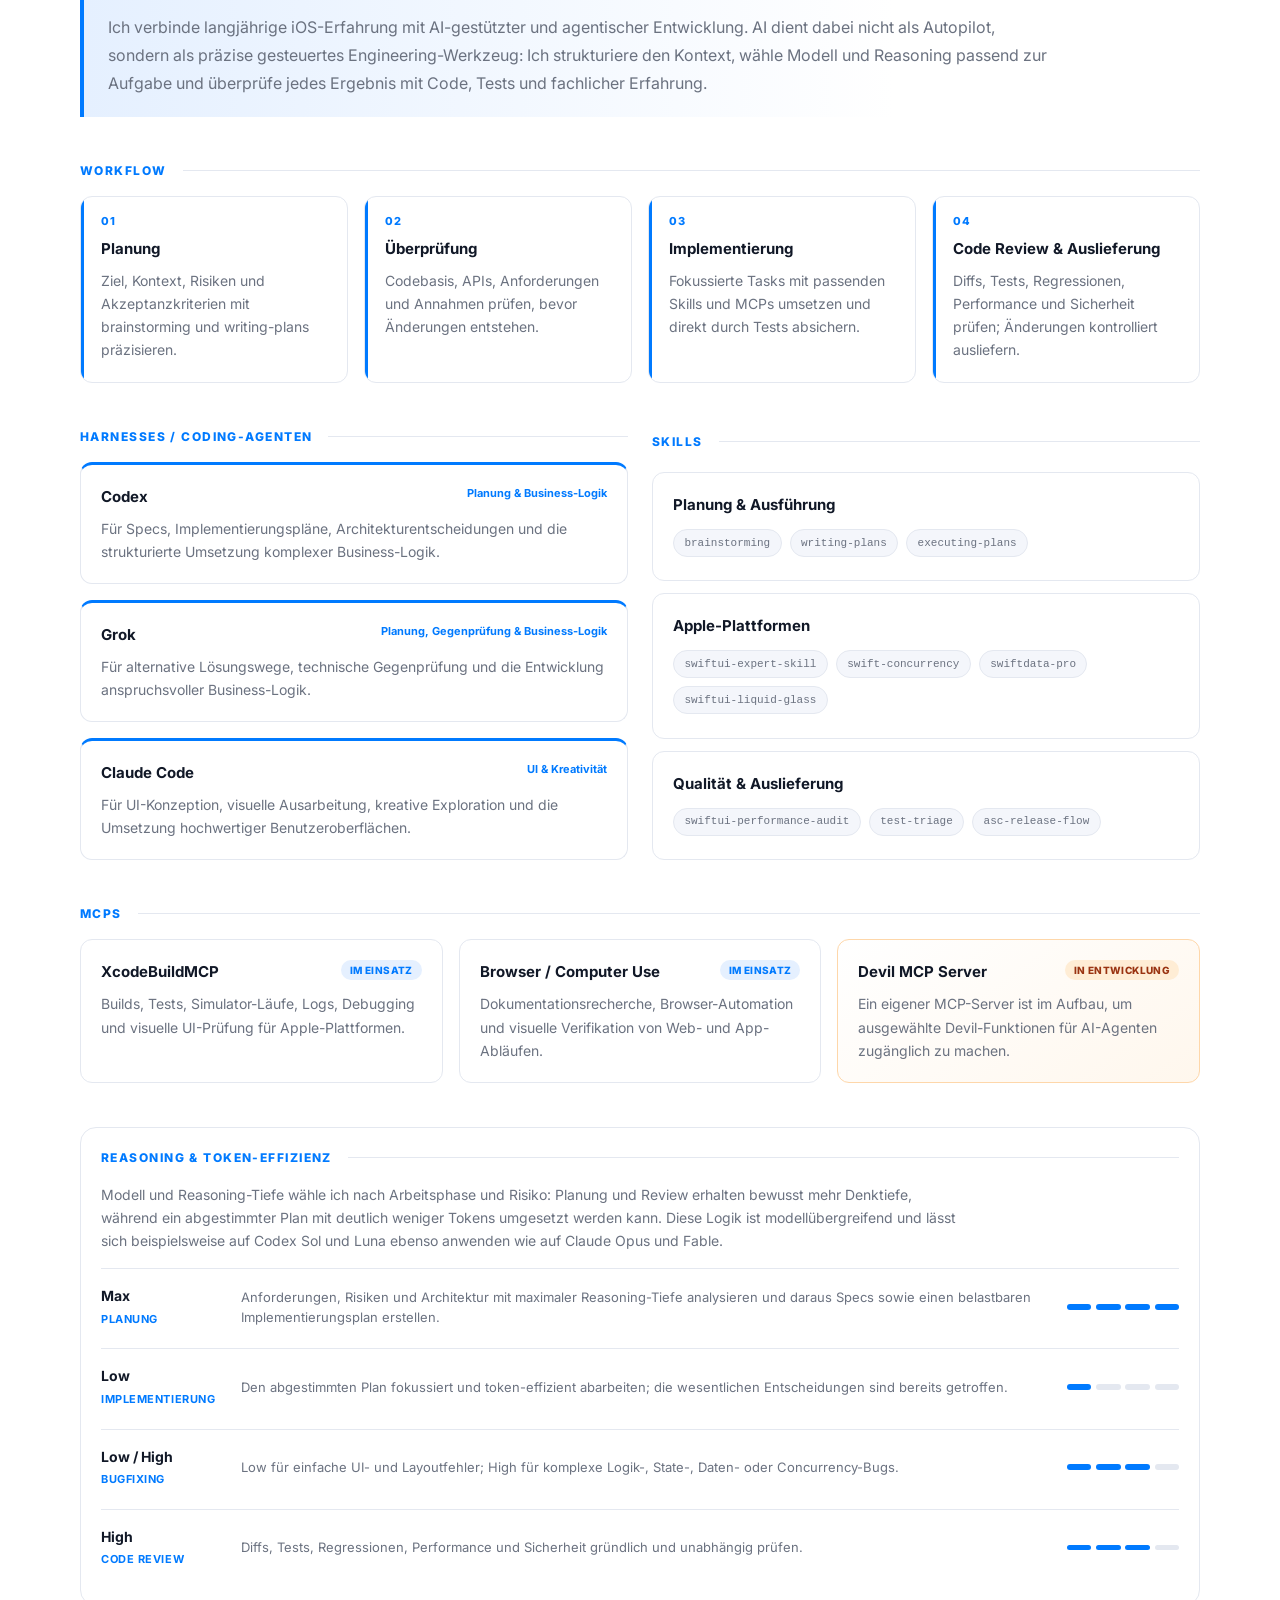
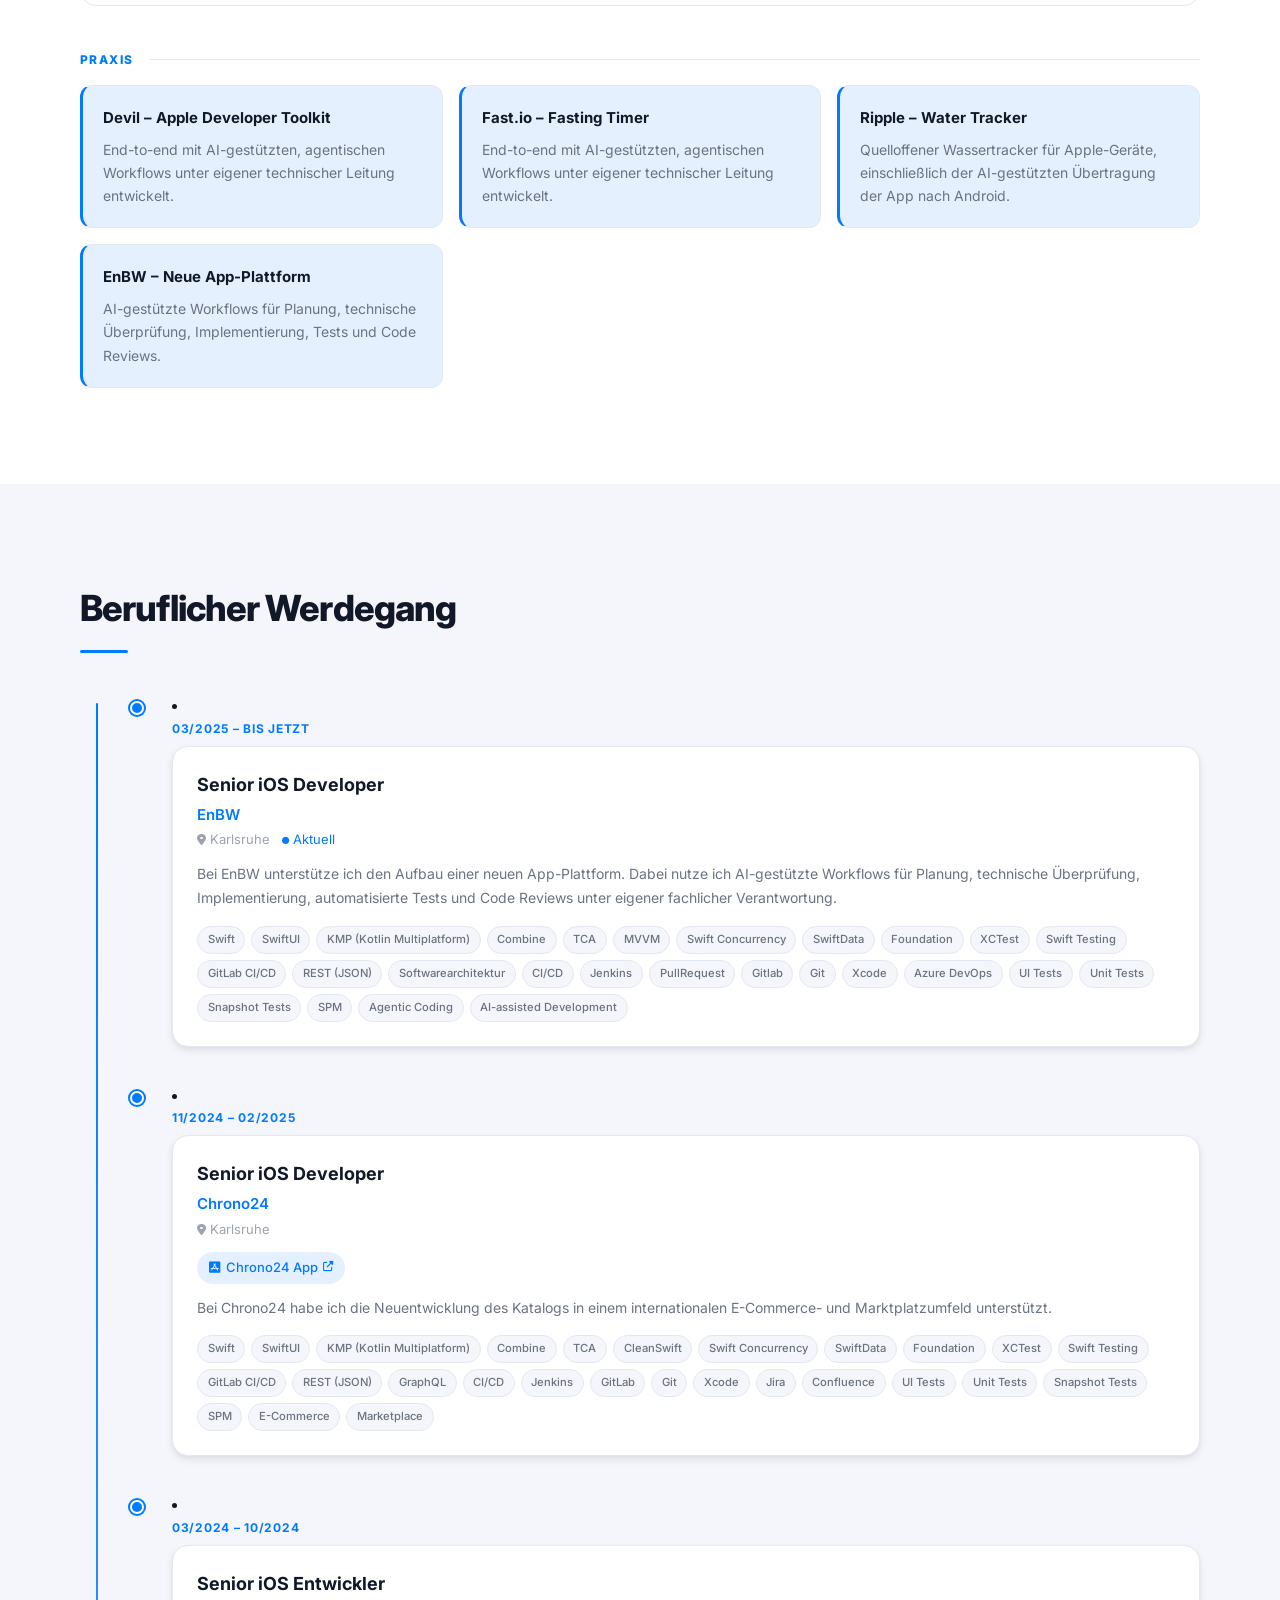
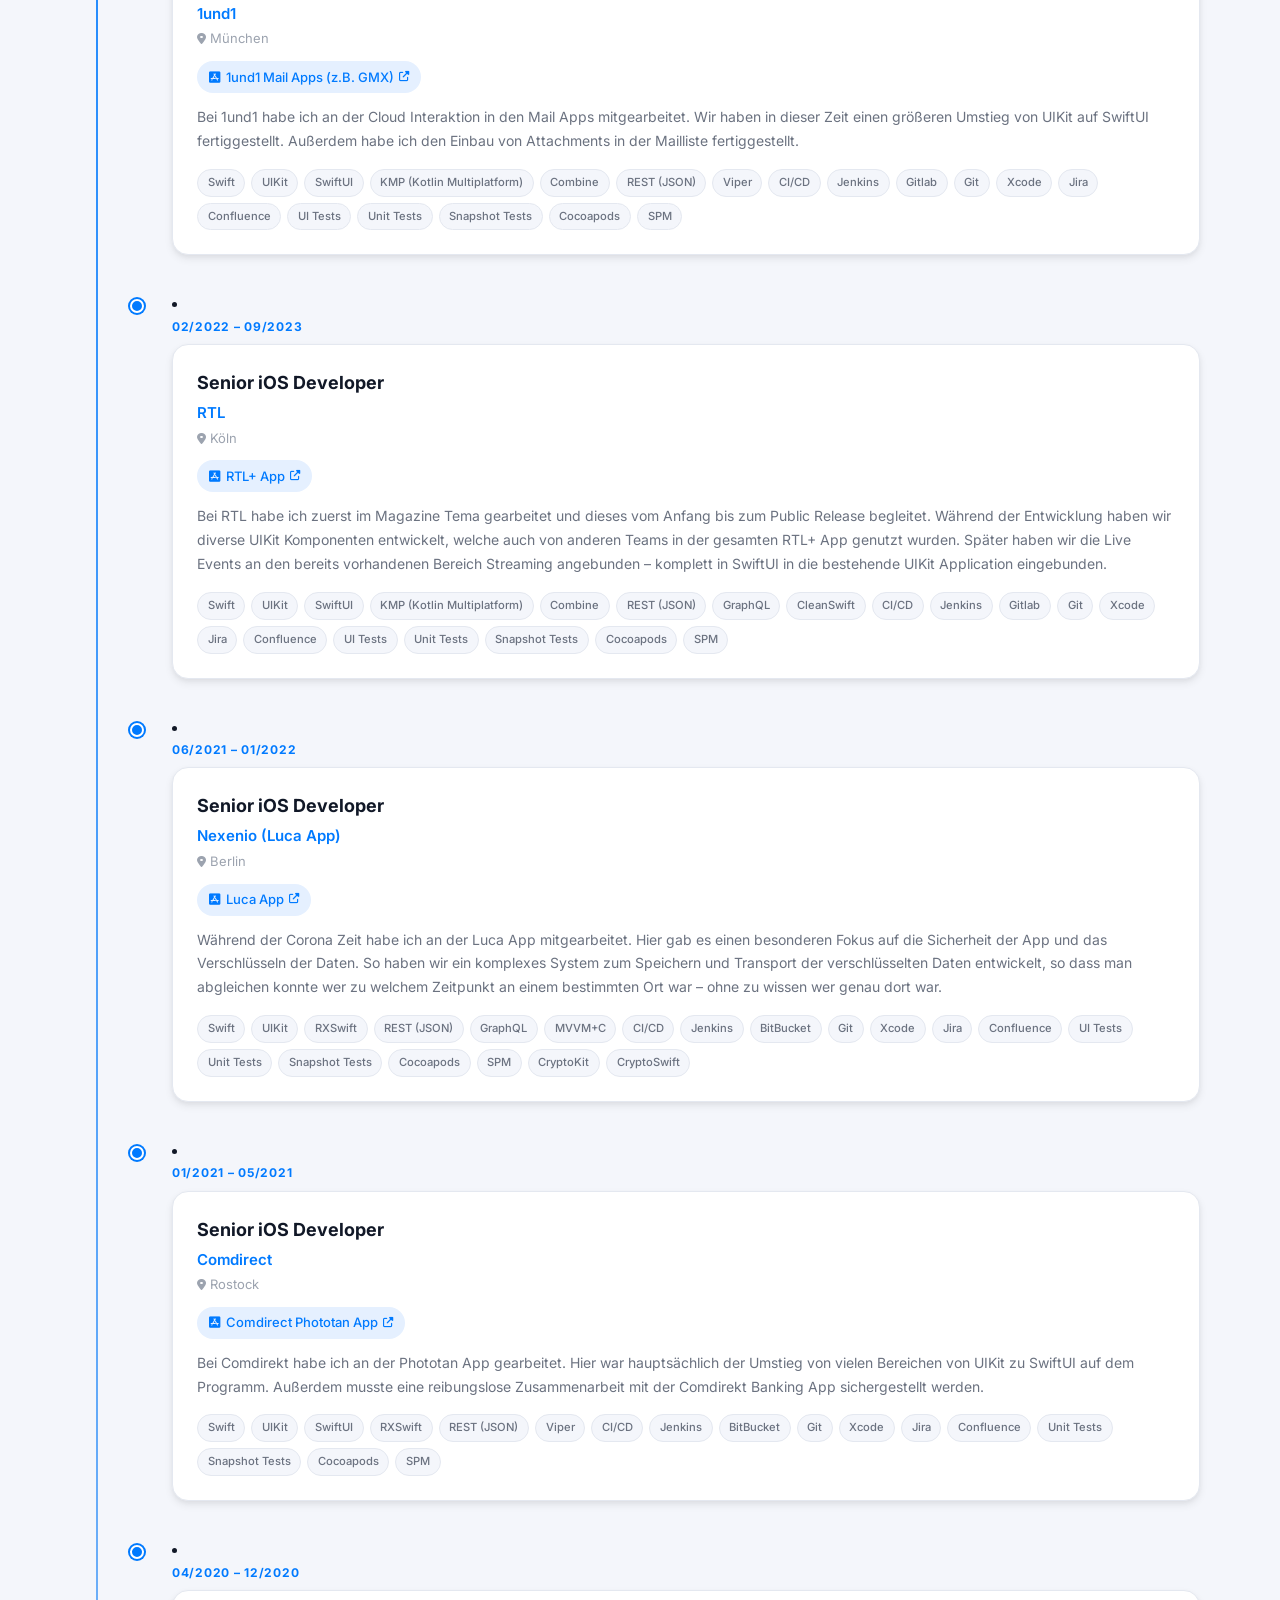
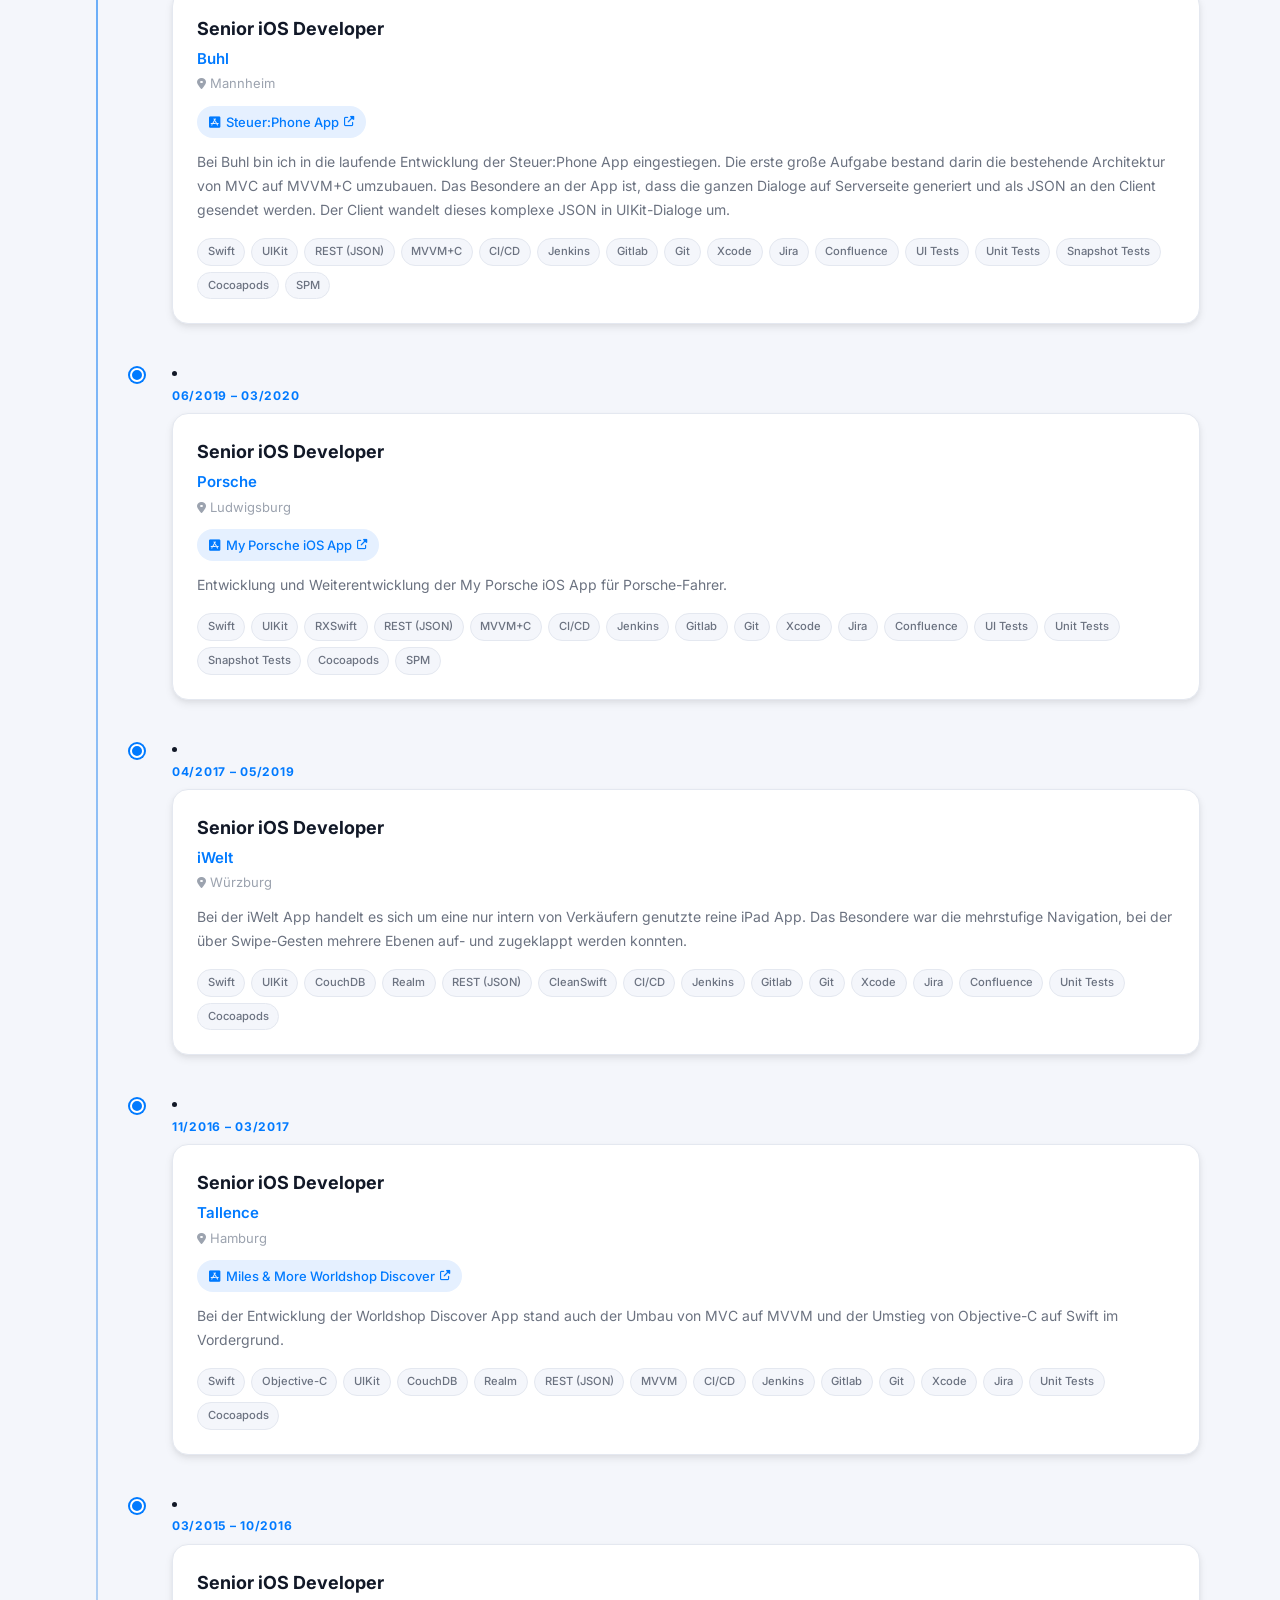
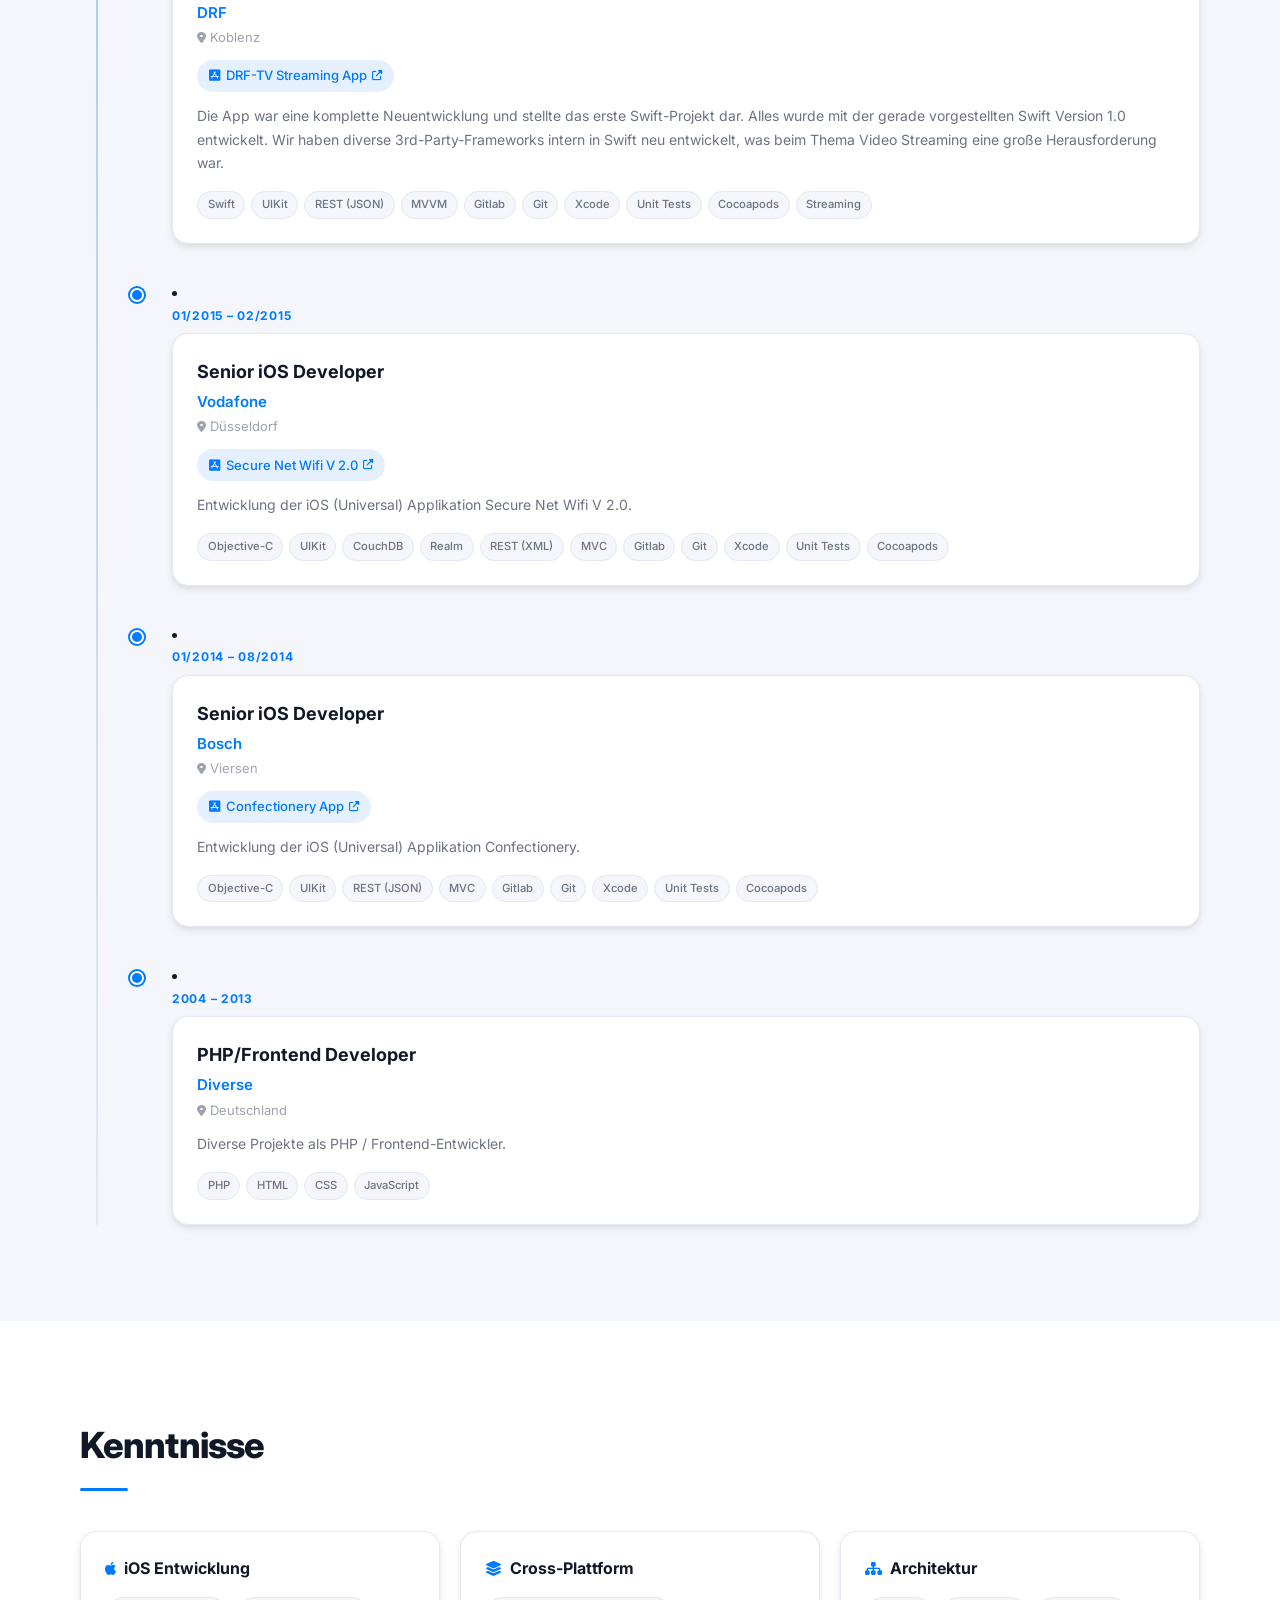
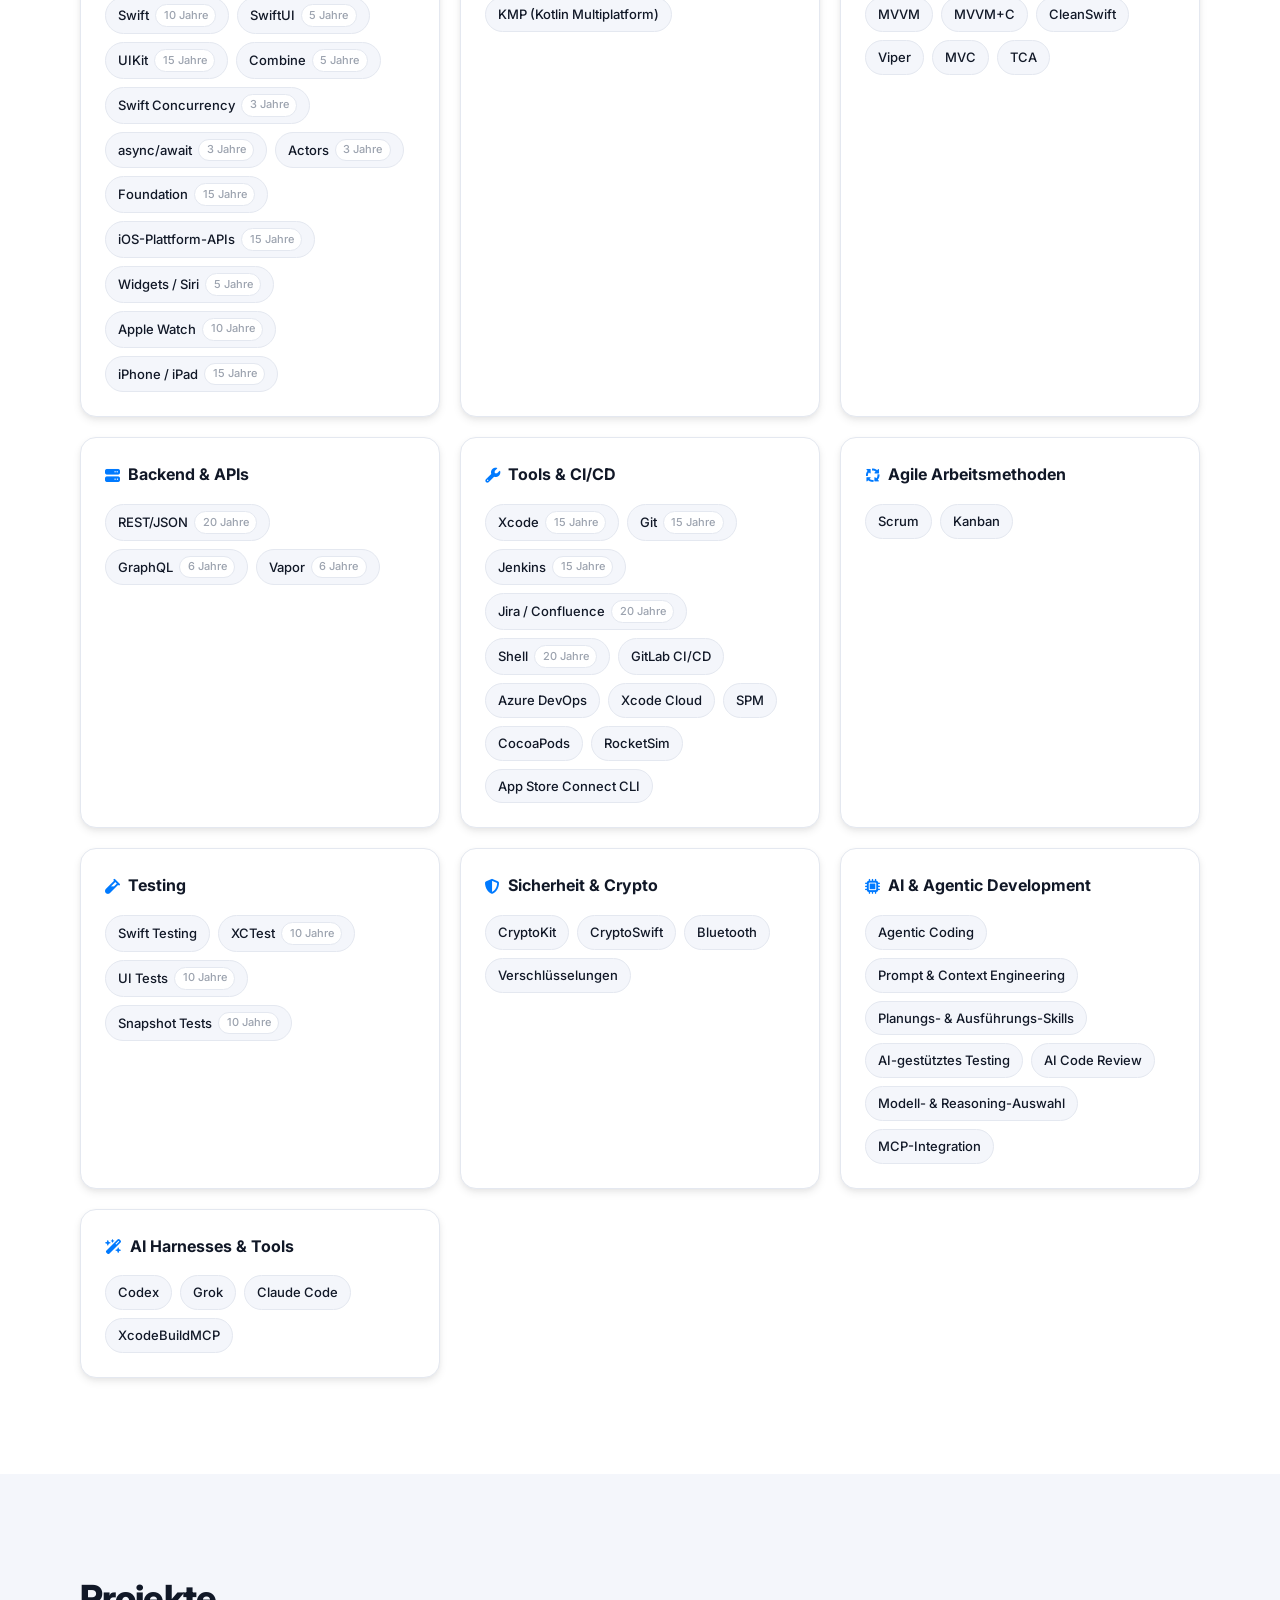
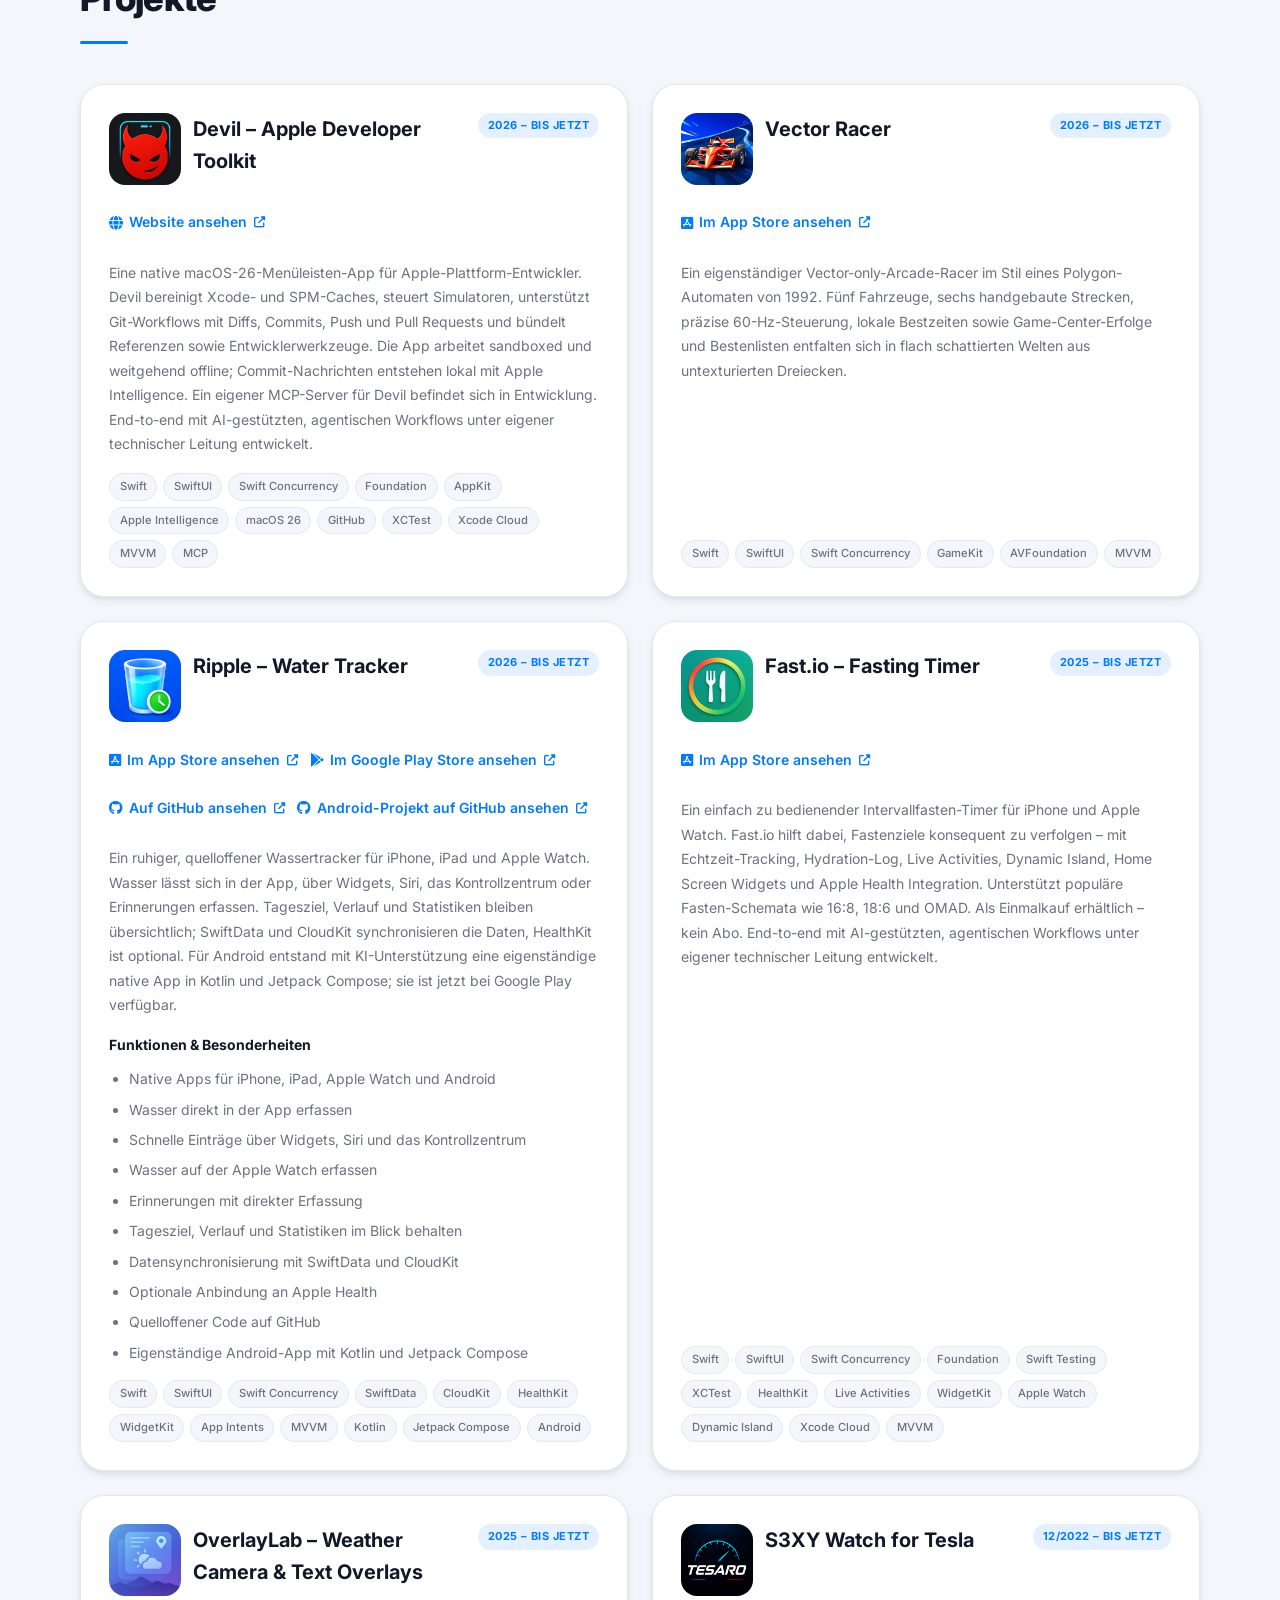
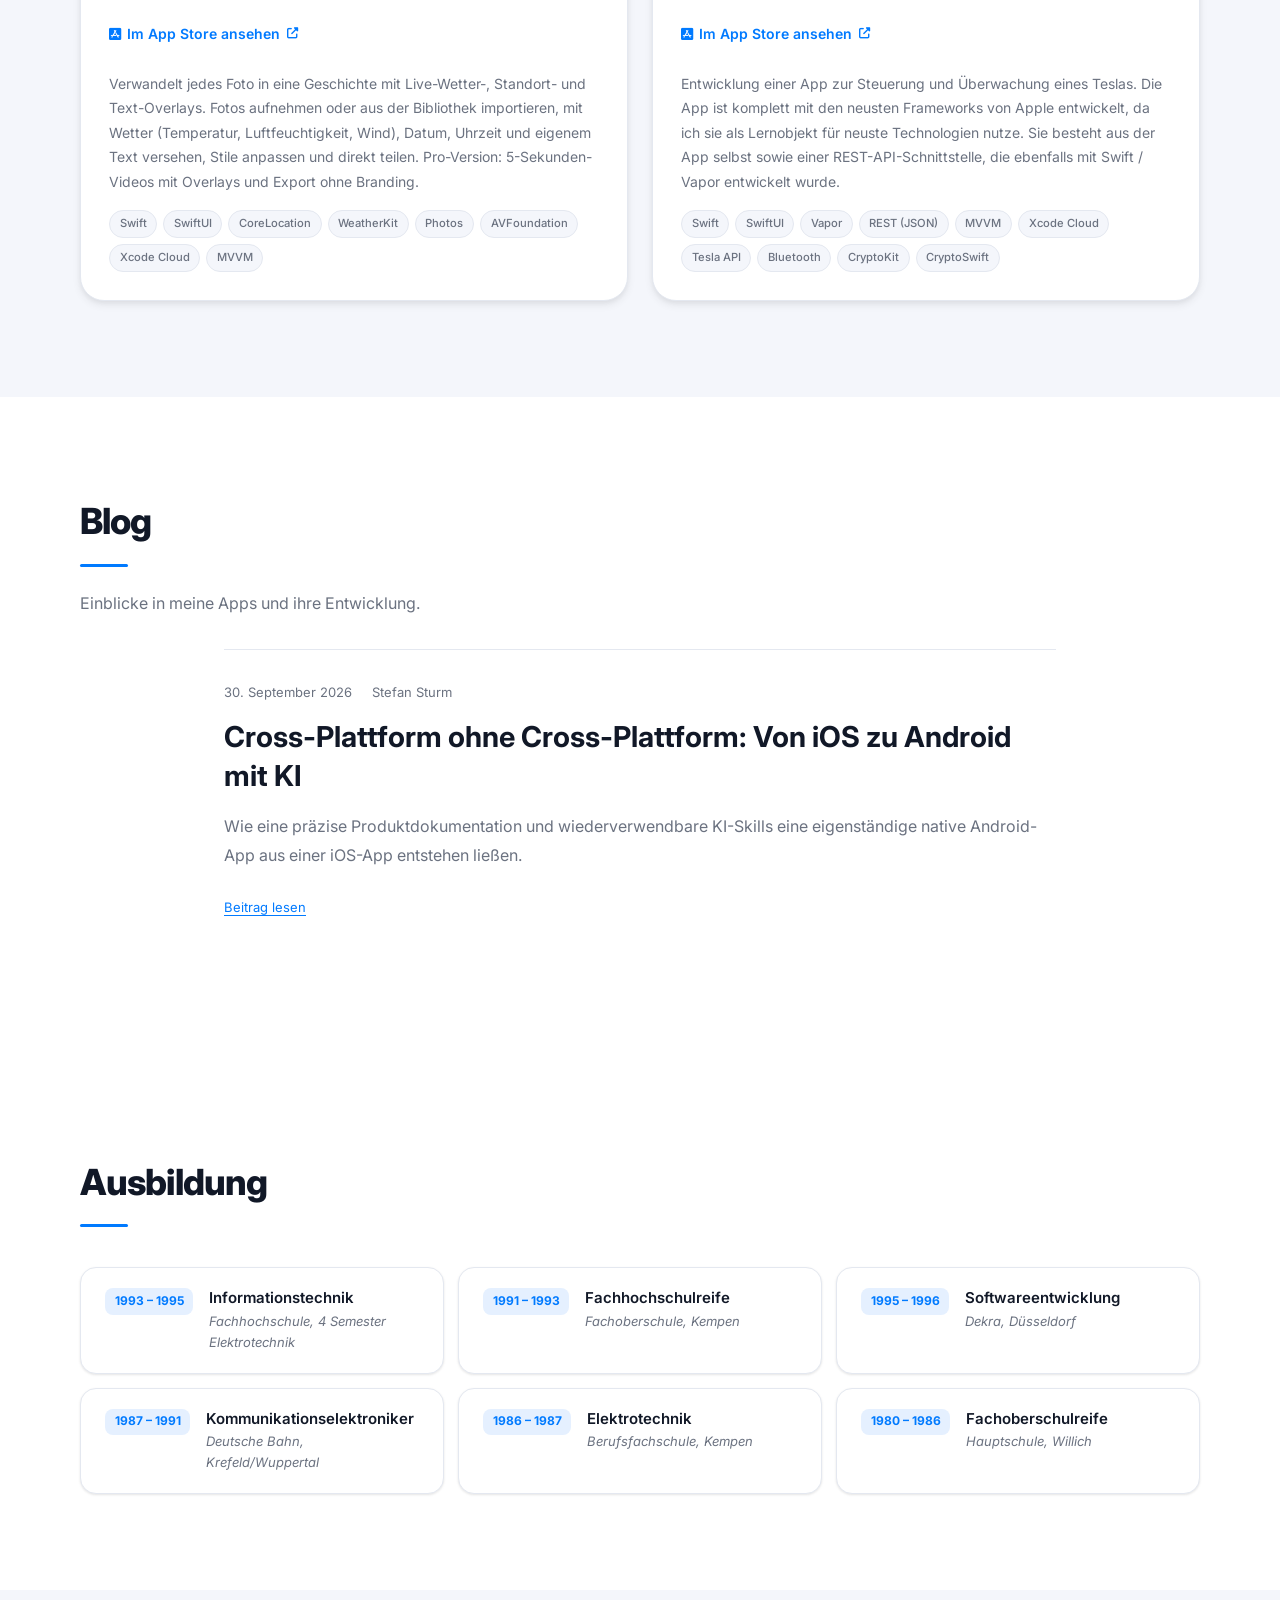
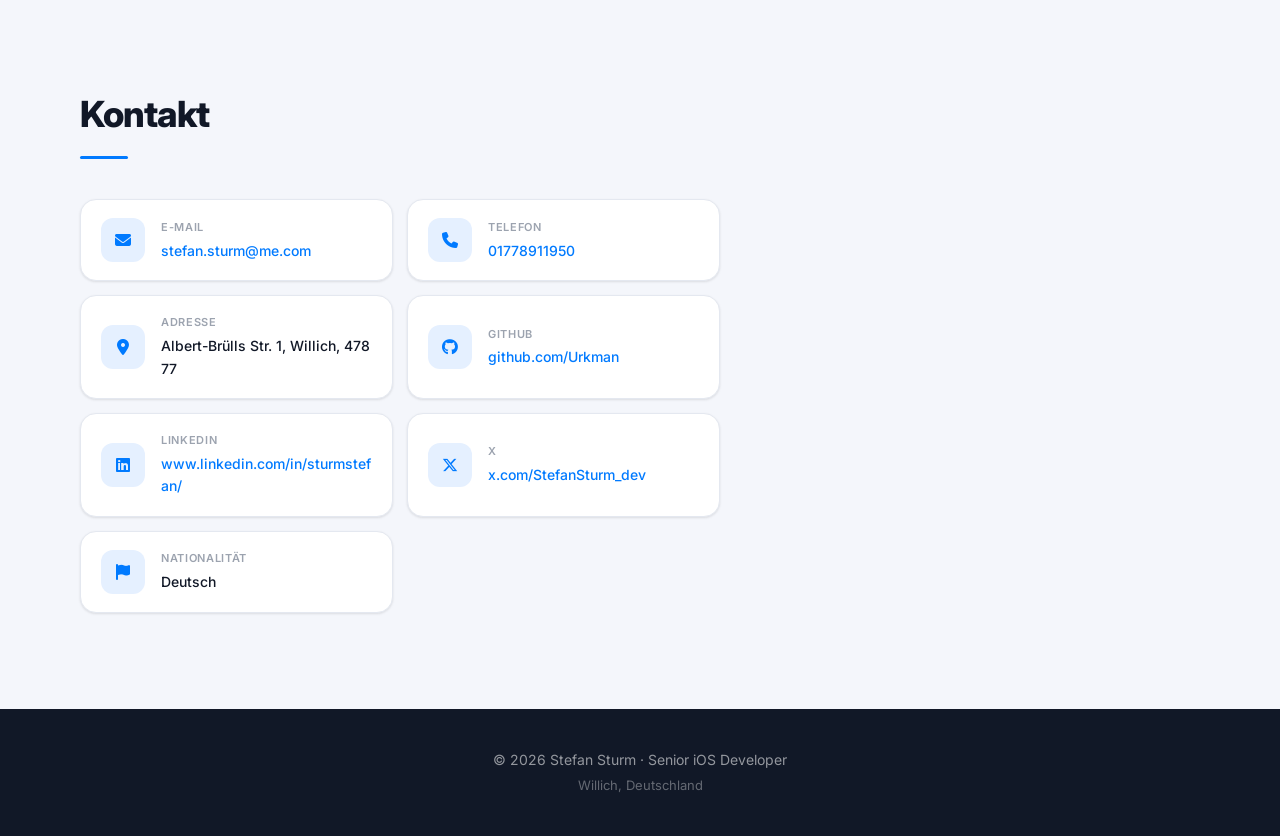
==== commit ec0b28cd: "Add Ripple Google Play launch details" ====
--- a/index.html
+++ b/index.html
@@ -27,7 +27,7 @@
   <link rel="stylesheet" href="https://cdnjs.cloudflare.com/ajax/libs/font-awesome/6.5.0/css/all.min.css">
 
   <!-- Styles -->
-  <link rel="stylesheet" href="css/styles.css?v=20261003-app-icons">
+  <link rel="stylesheet" href="css/styles.css?v=20261009-ripple-android">
 </head>
 <body>
 
@@ -256,9 +256,9 @@
   </div>
 
   <!-- Scripts -->
-  <script src="js/data.js?v=20261003-app-icons"></script>
-  <script src="js/blog.js?v=20261003-app-icons"></script>
-  <script src="js/main.js?v=20261003-app-icons"></script>
-  <script src="js/cv-export.js?v=20261003-app-icons"></script>
+  <script src="js/data.js?v=20261009-ripple-android"></script>
+  <script src="js/blog.js?v=20261009-ripple-android"></script>
+  <script src="js/main.js?v=20261009-ripple-android"></script>
+  <script src="js/cv-export.js?v=20261009-ripple-android"></script>
 </body>
 </html>
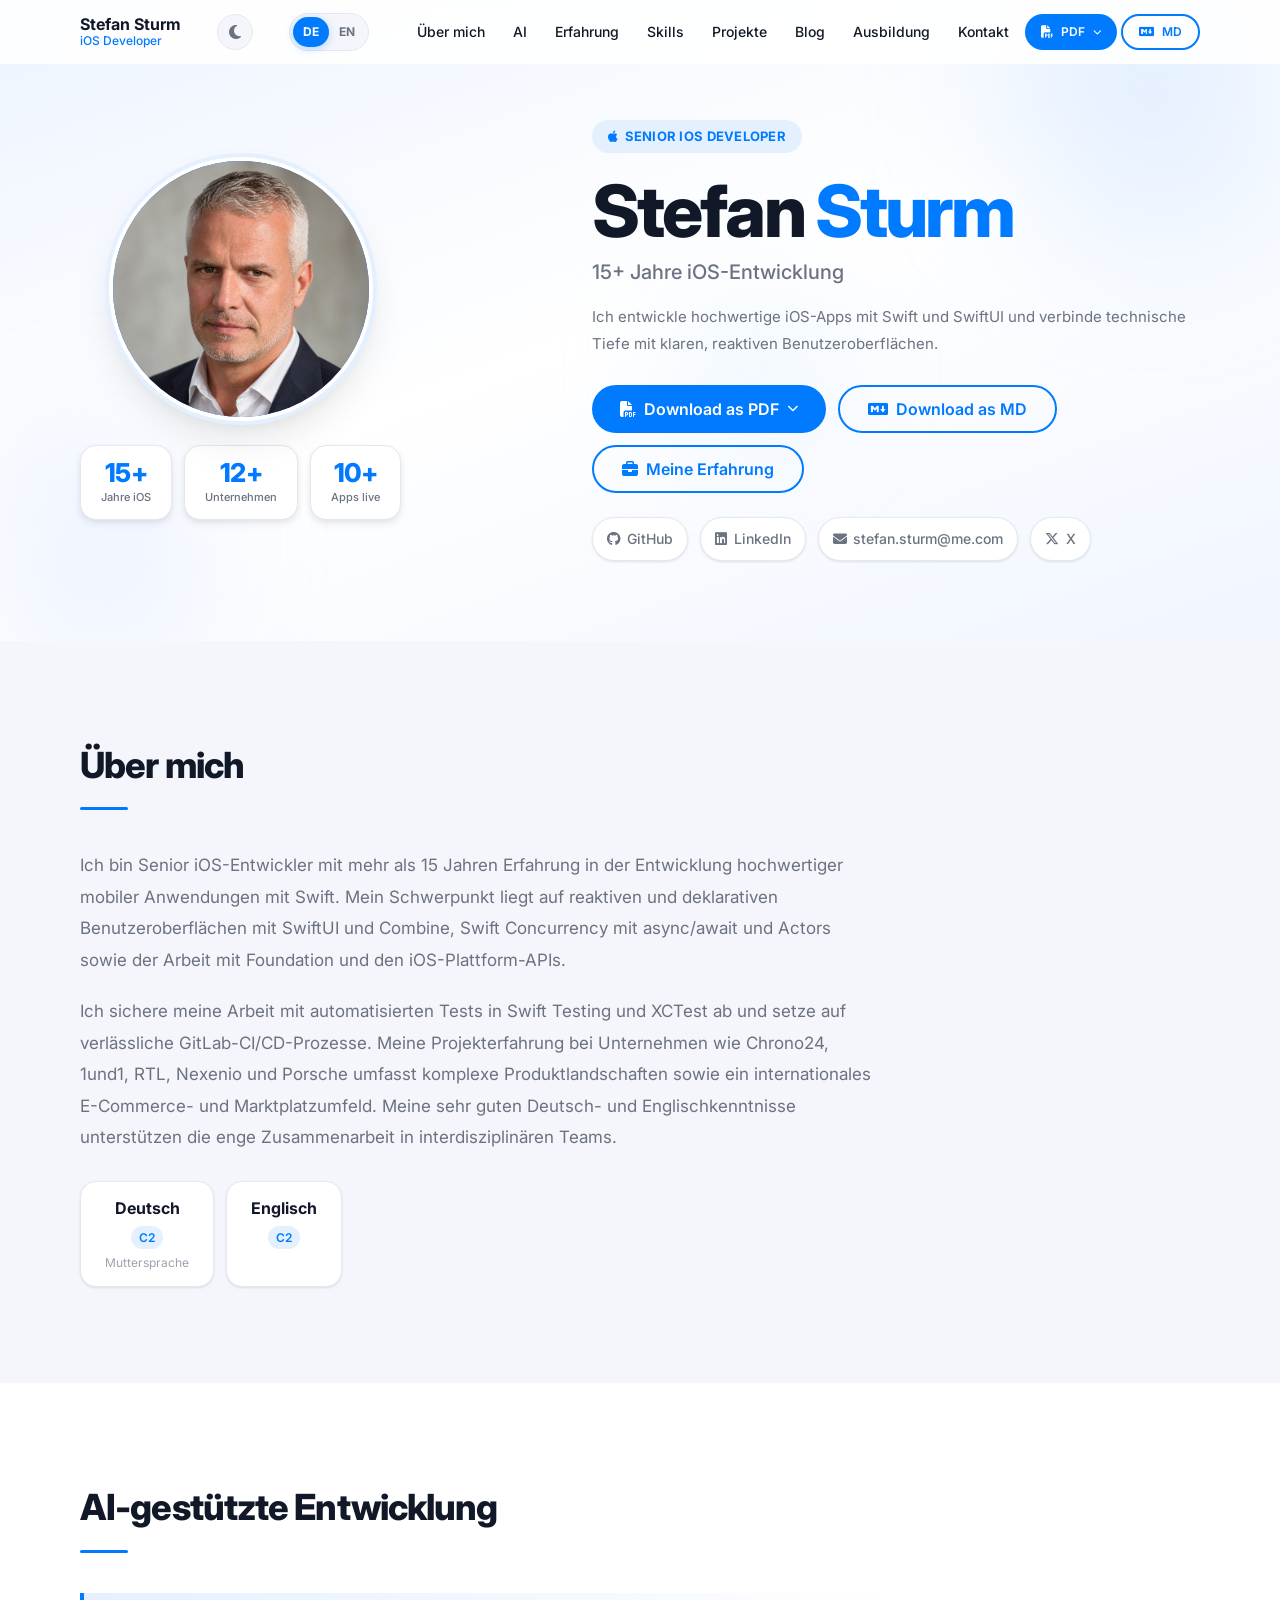
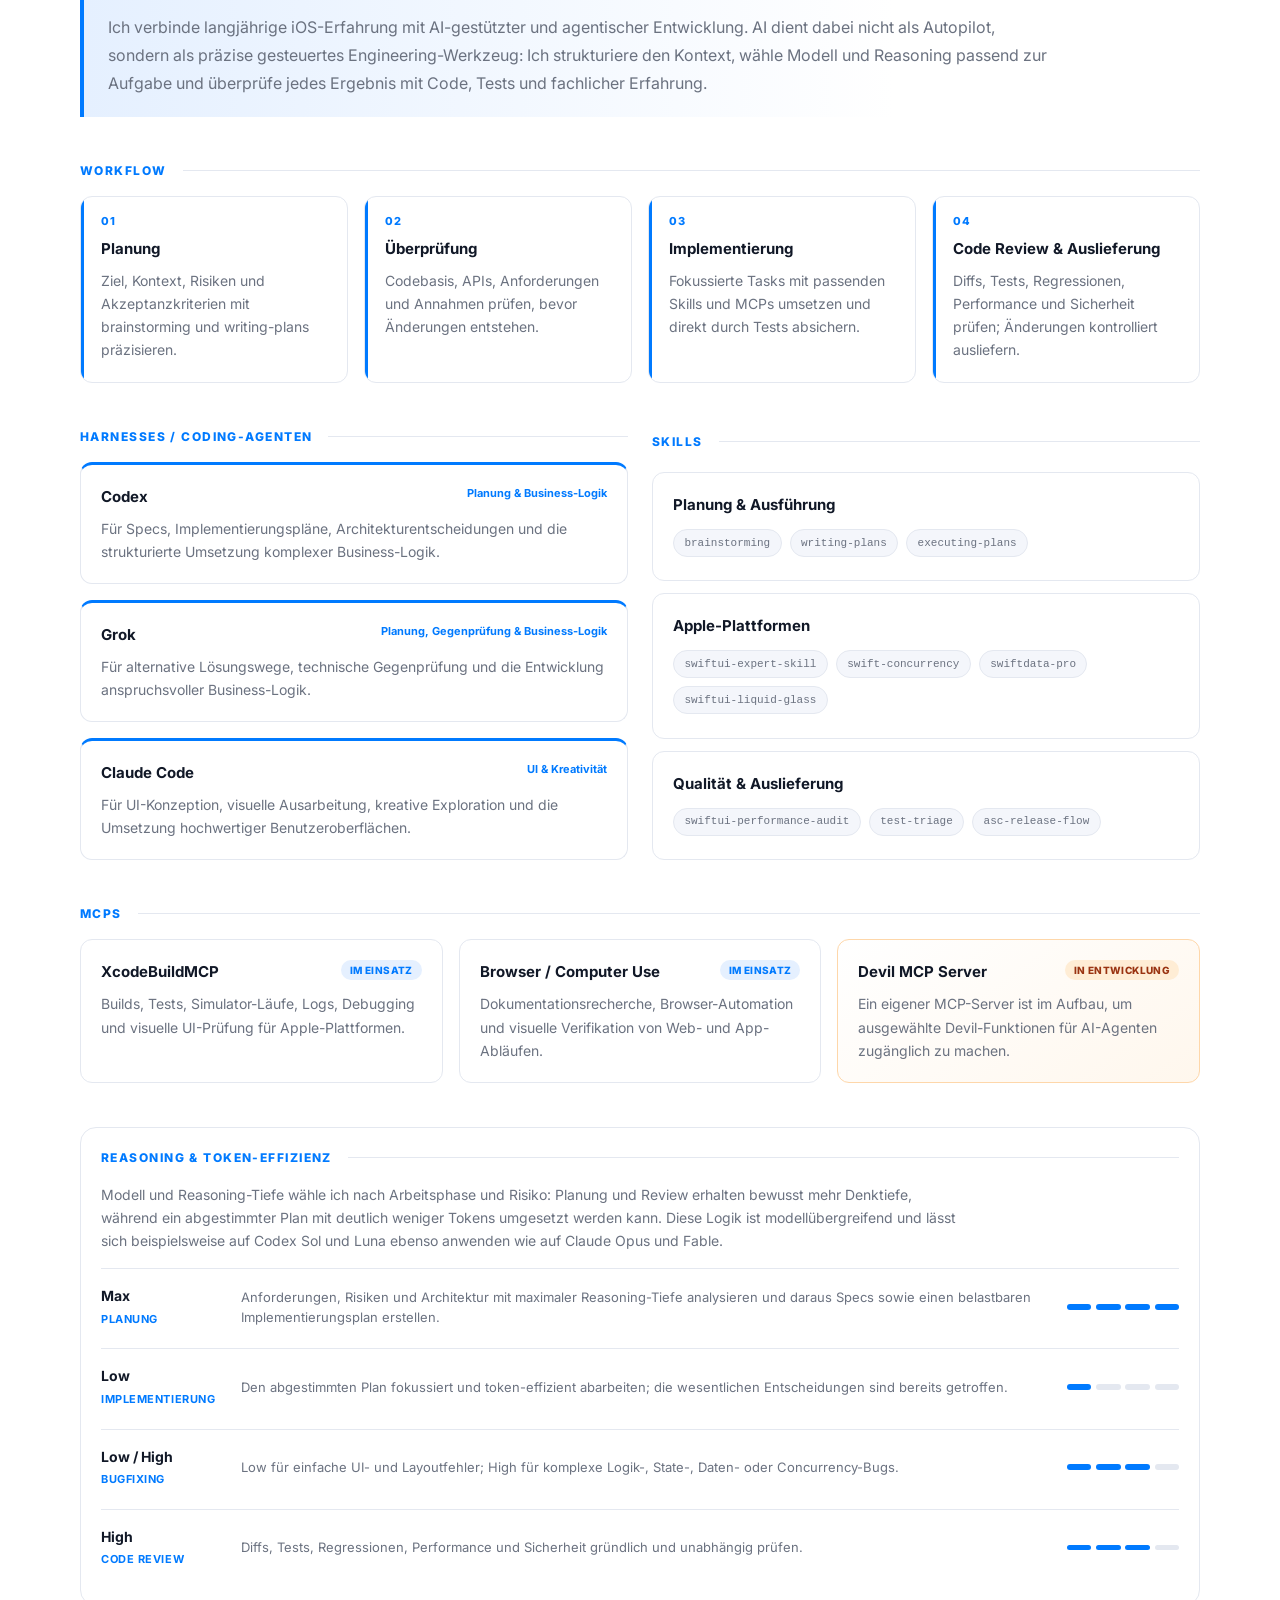
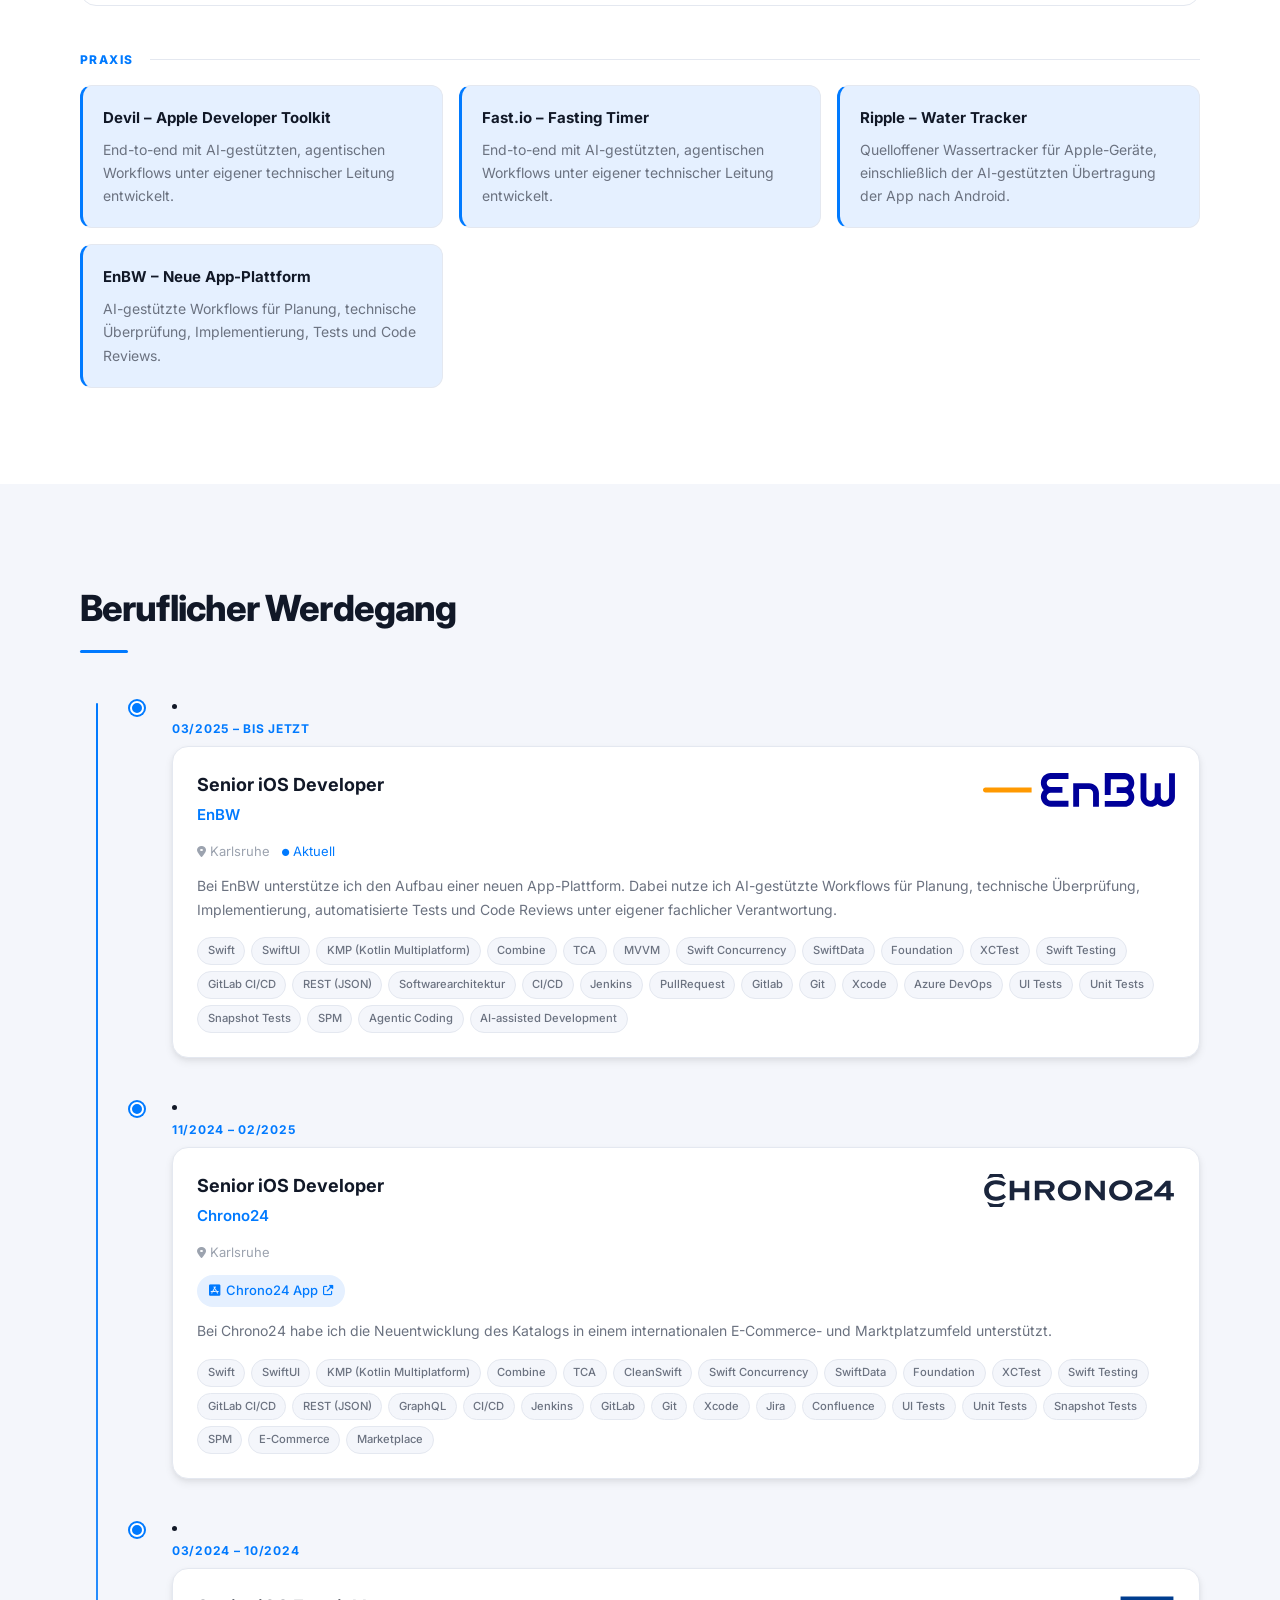
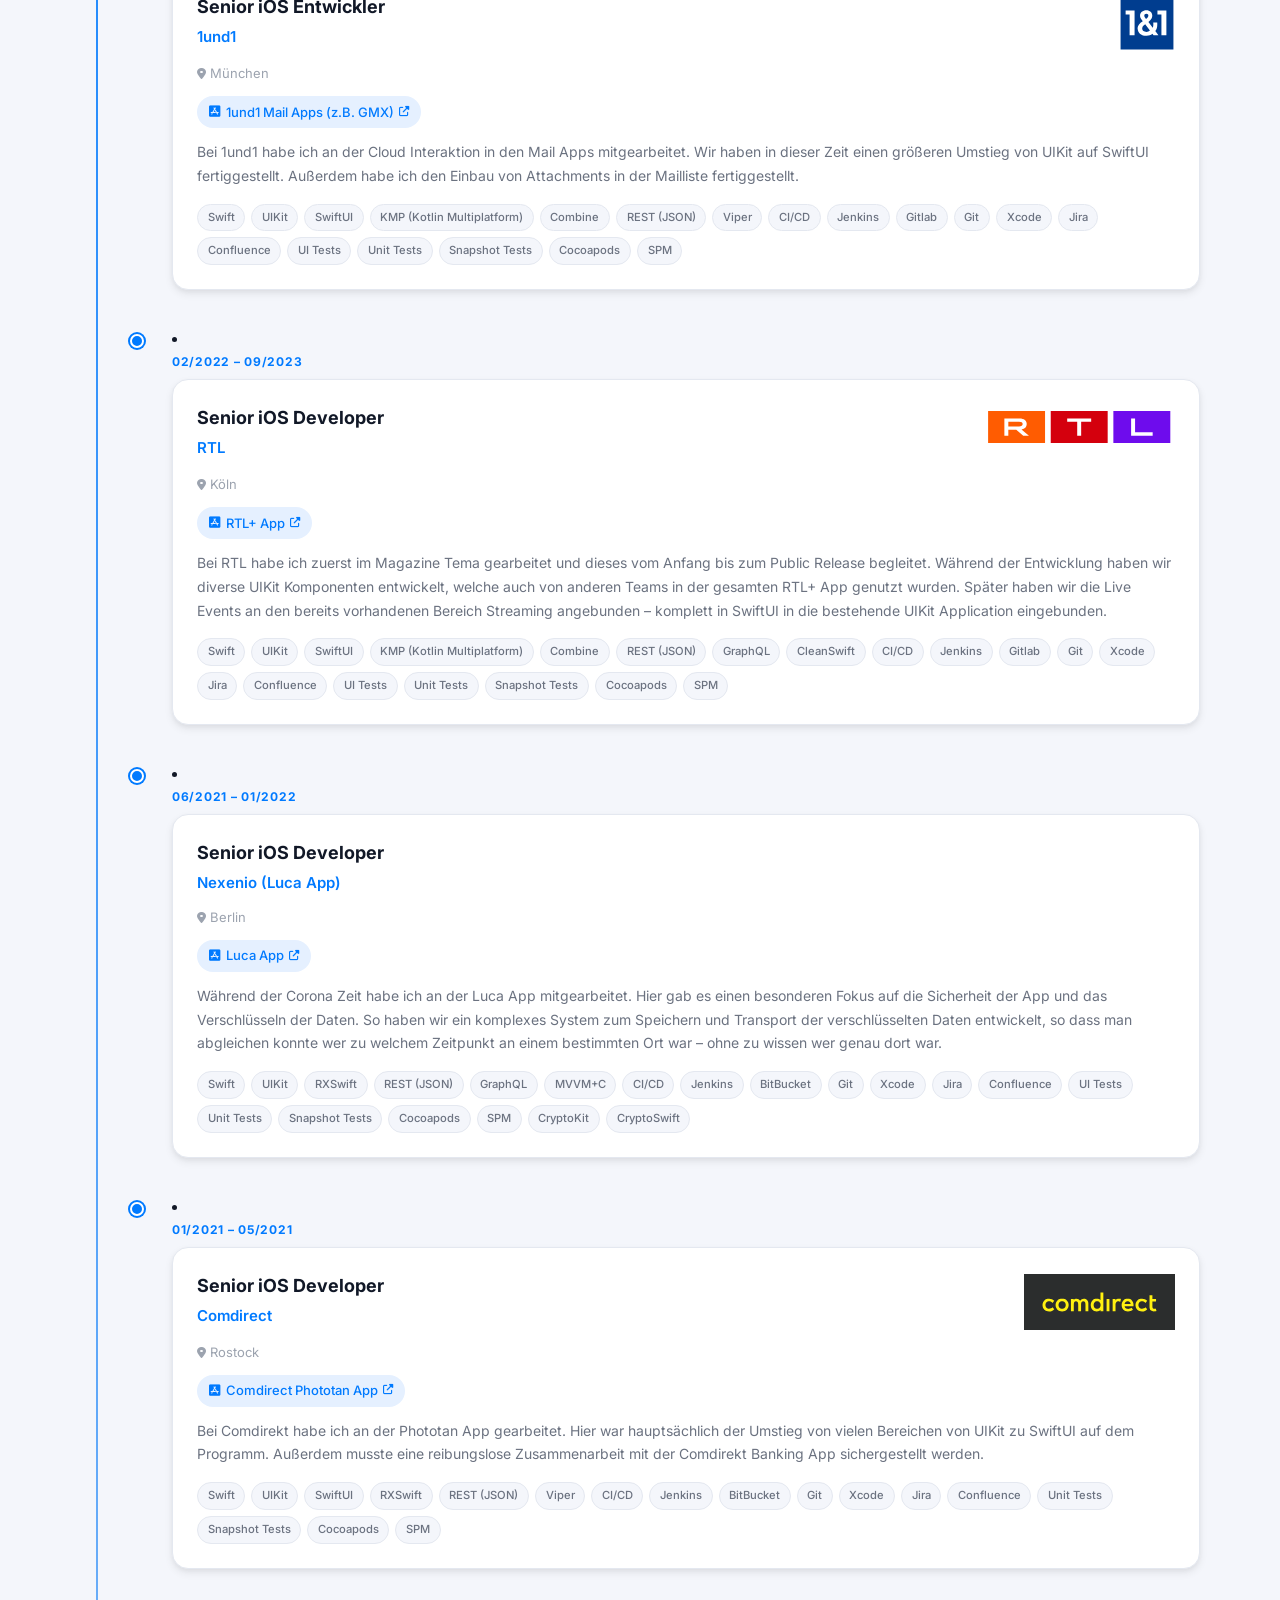
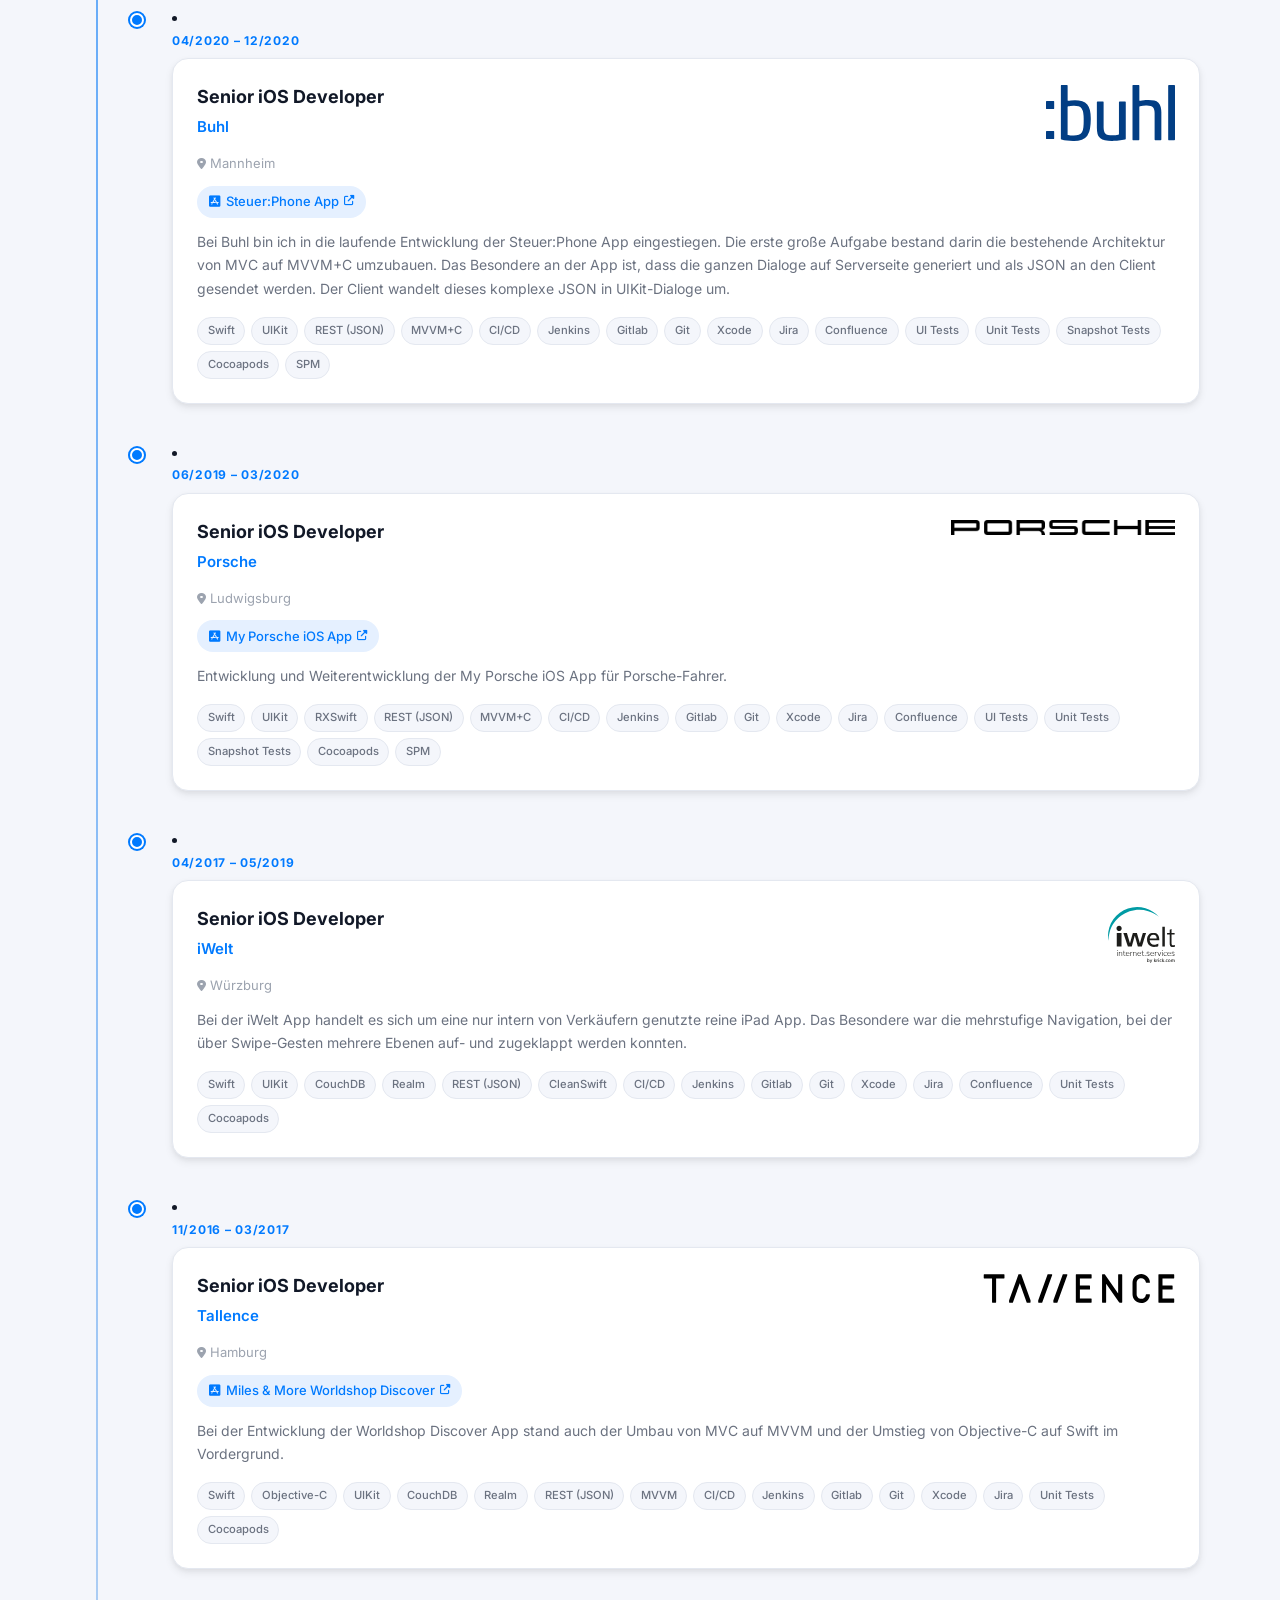
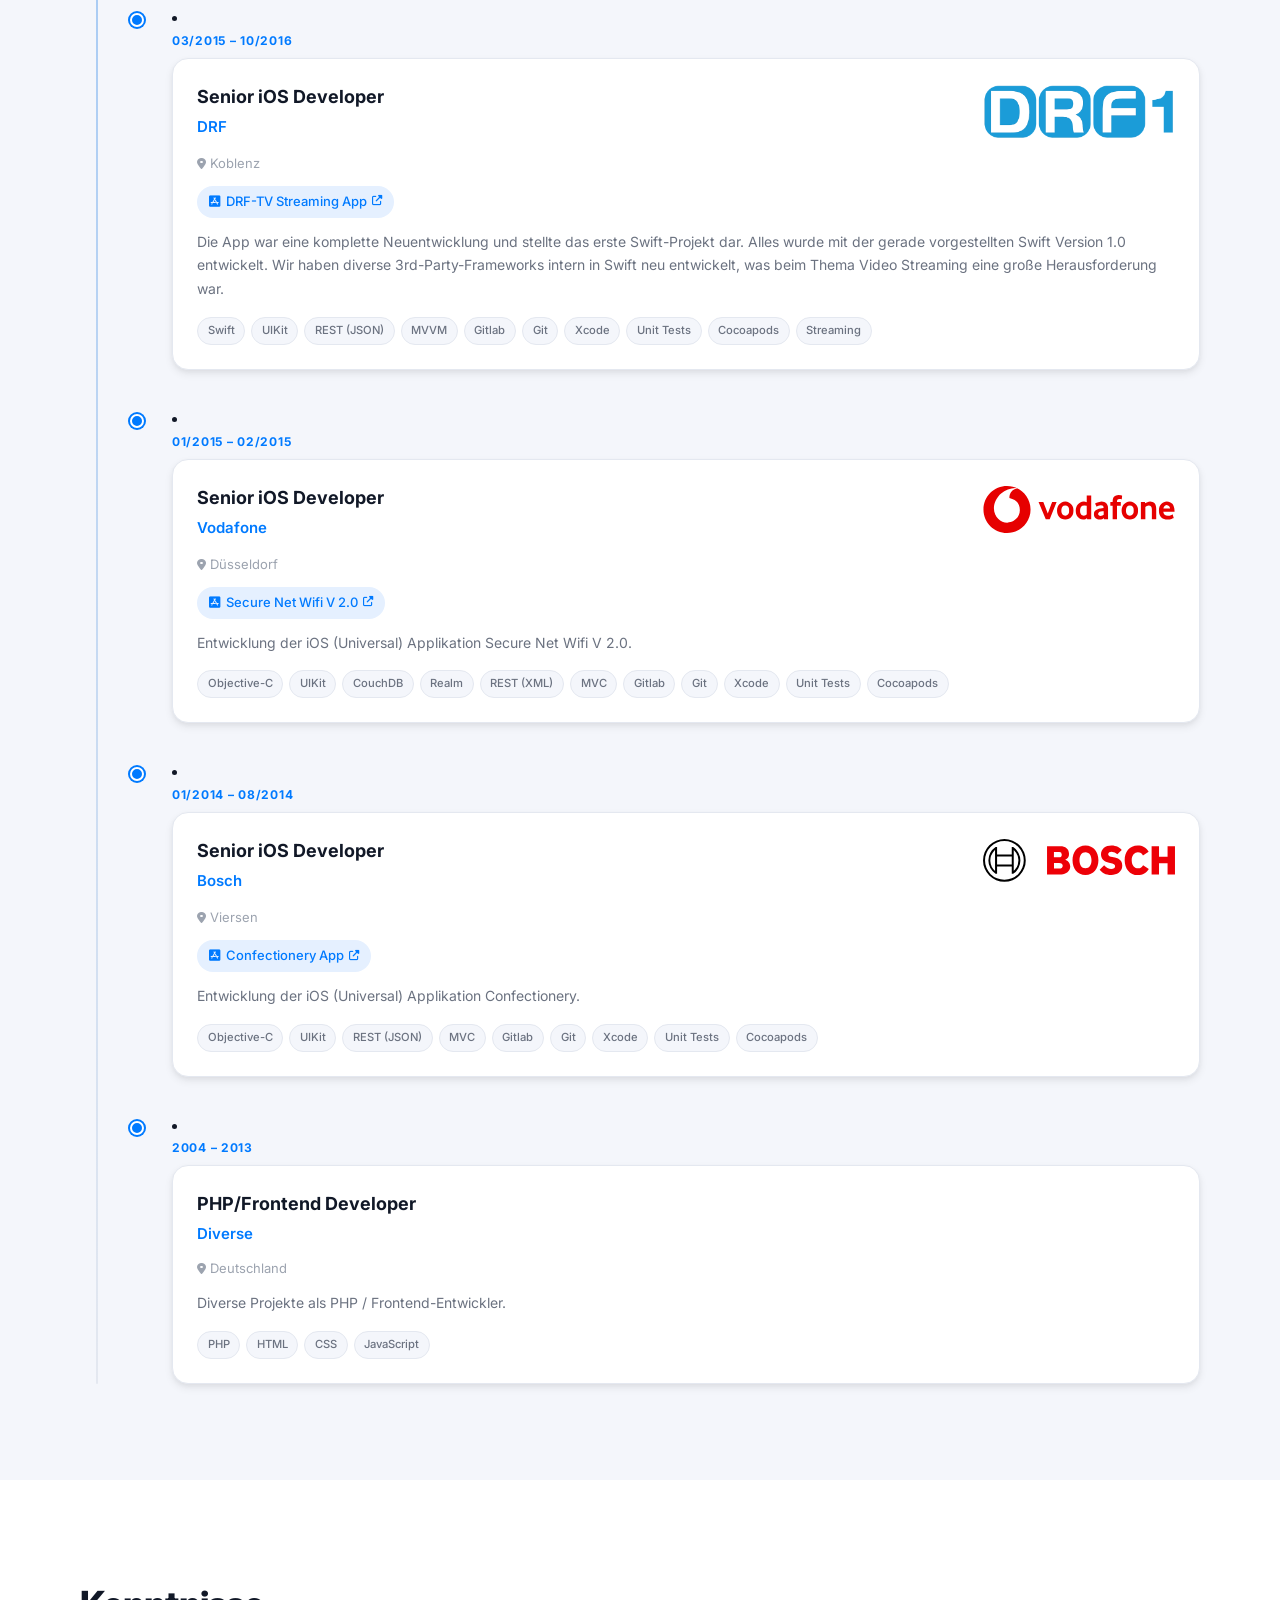
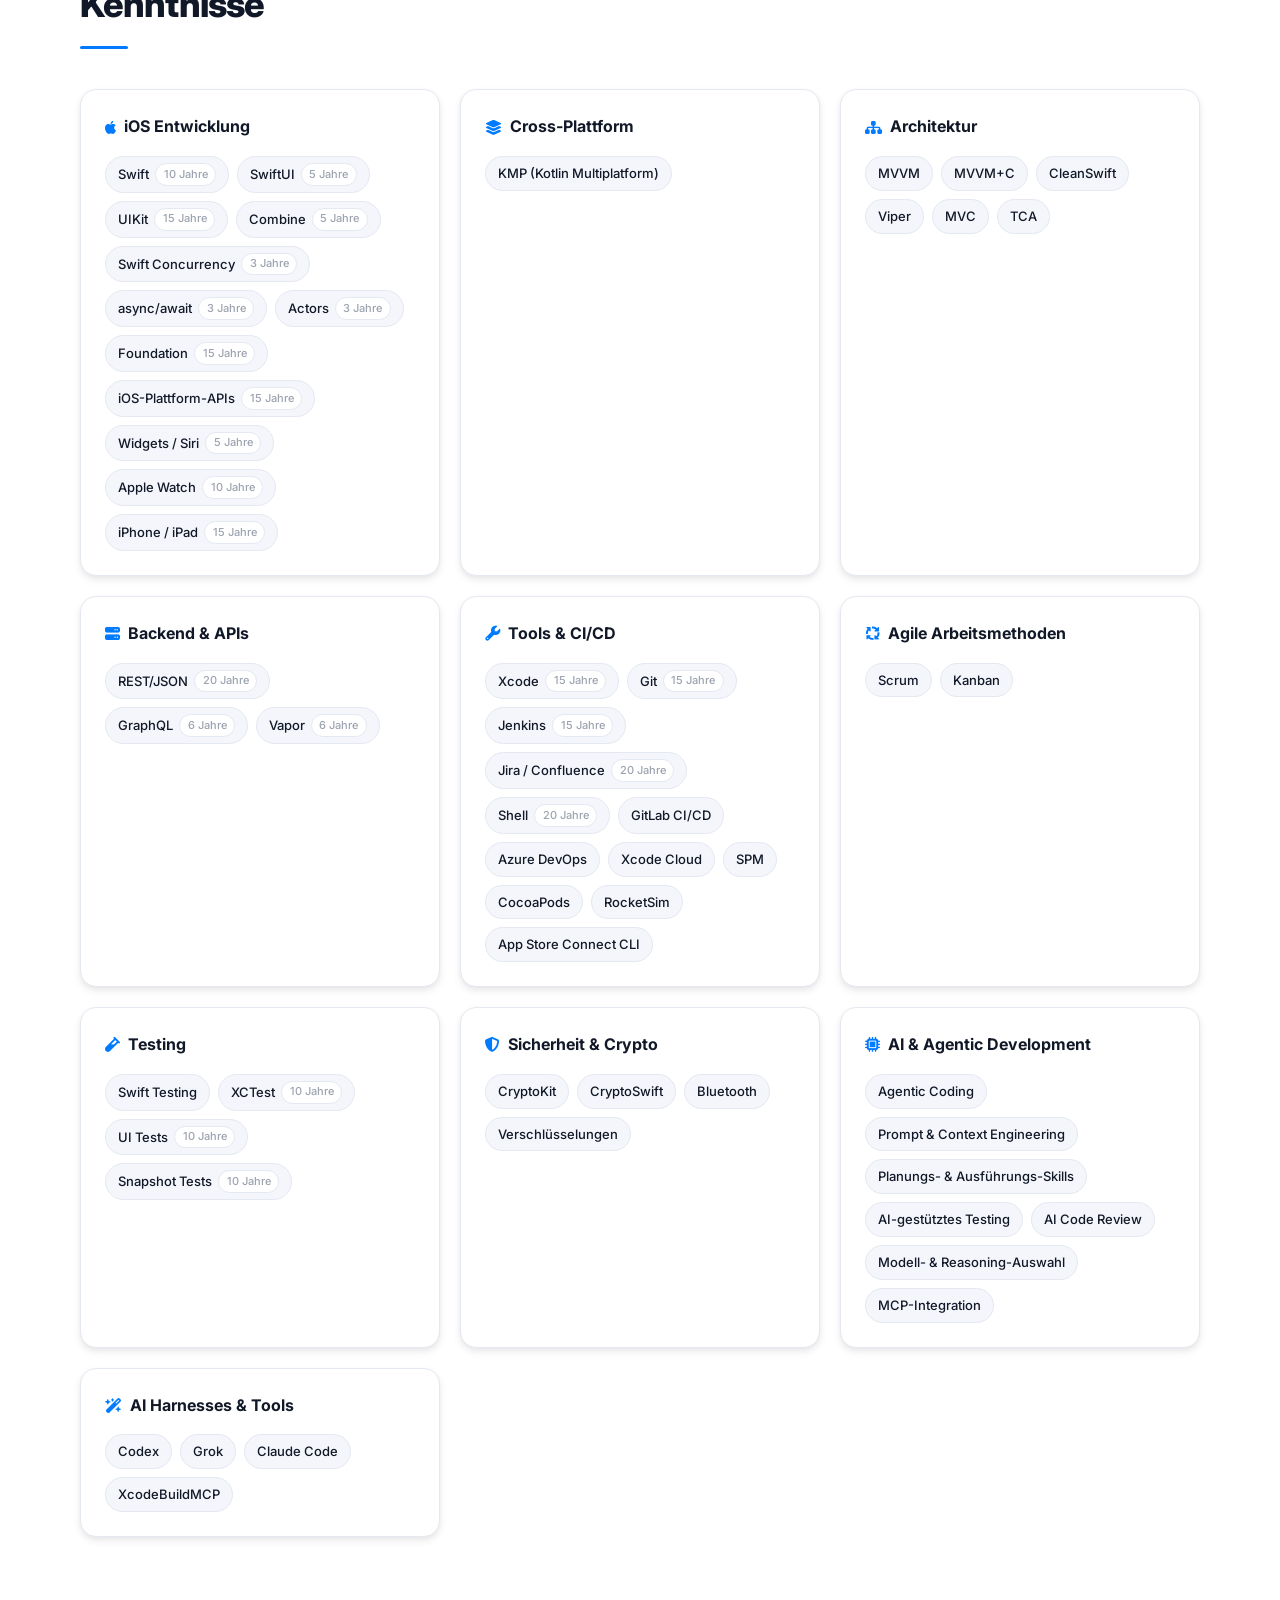
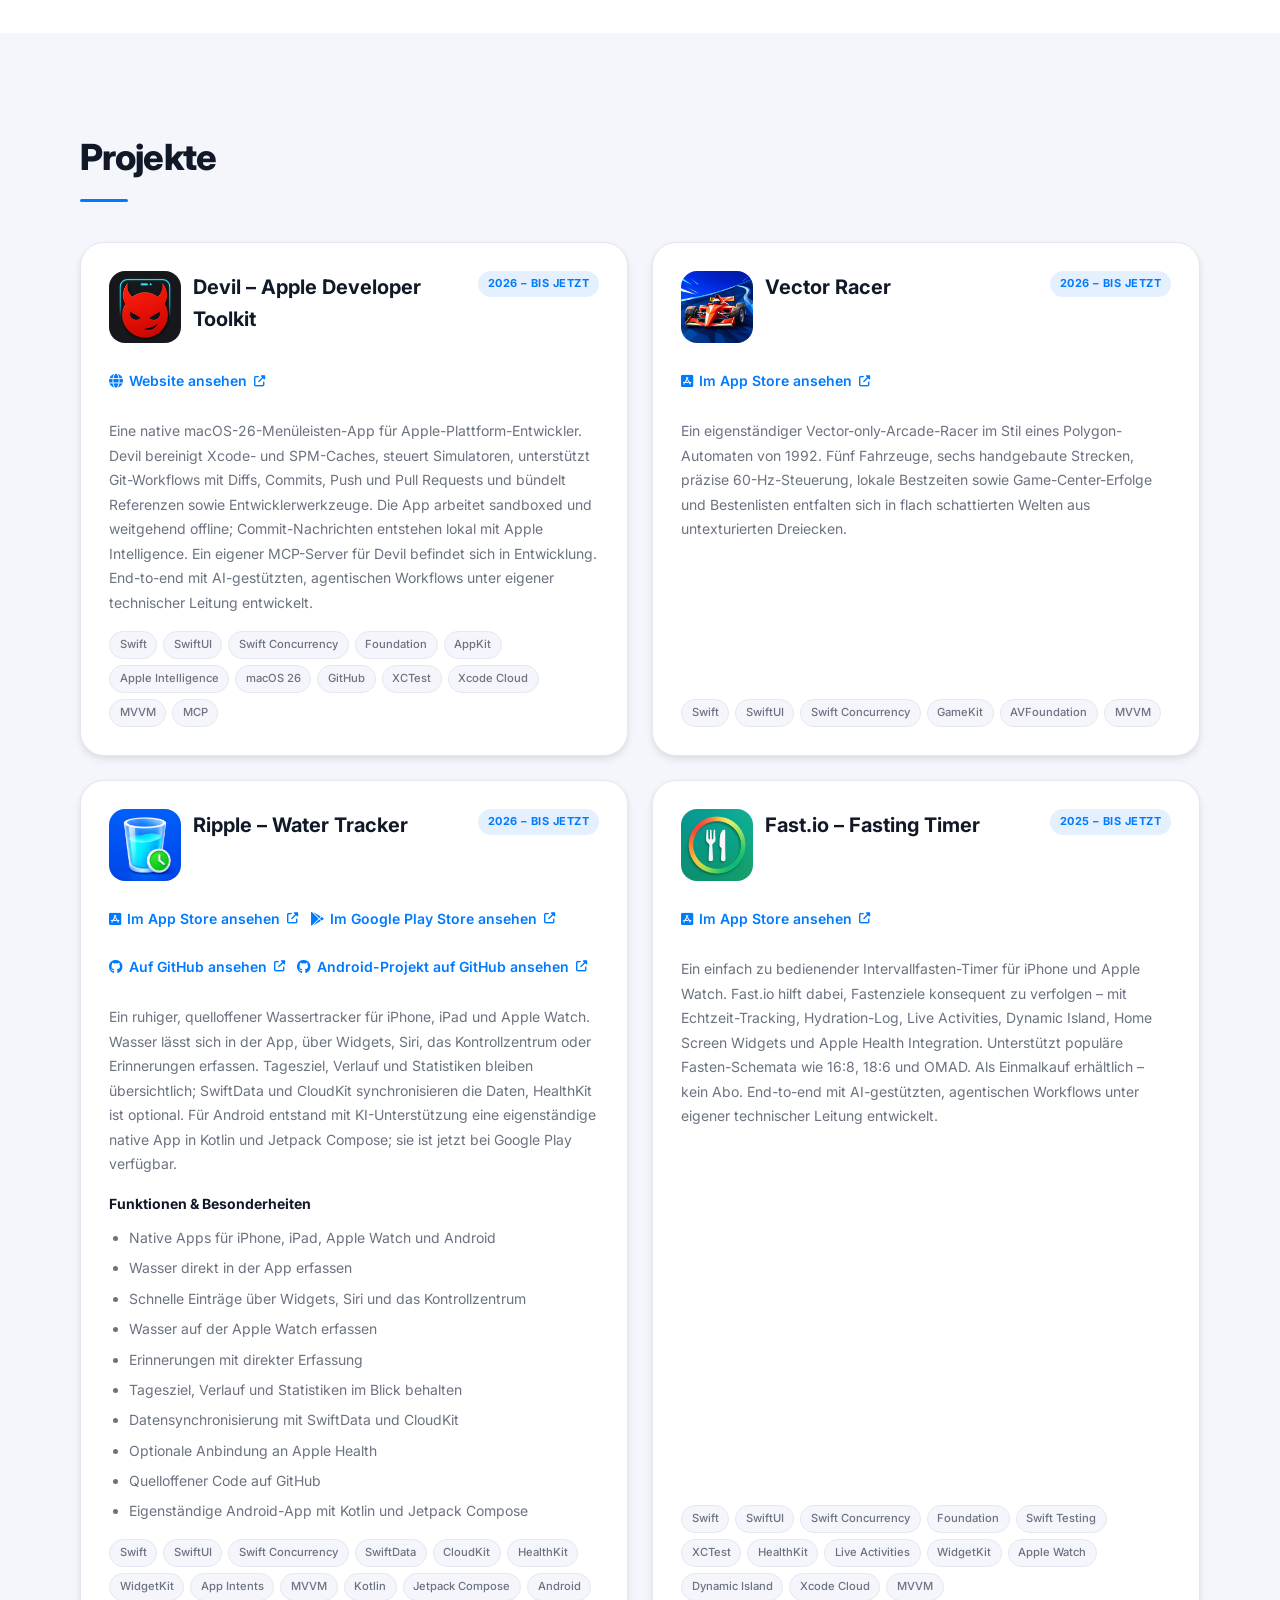
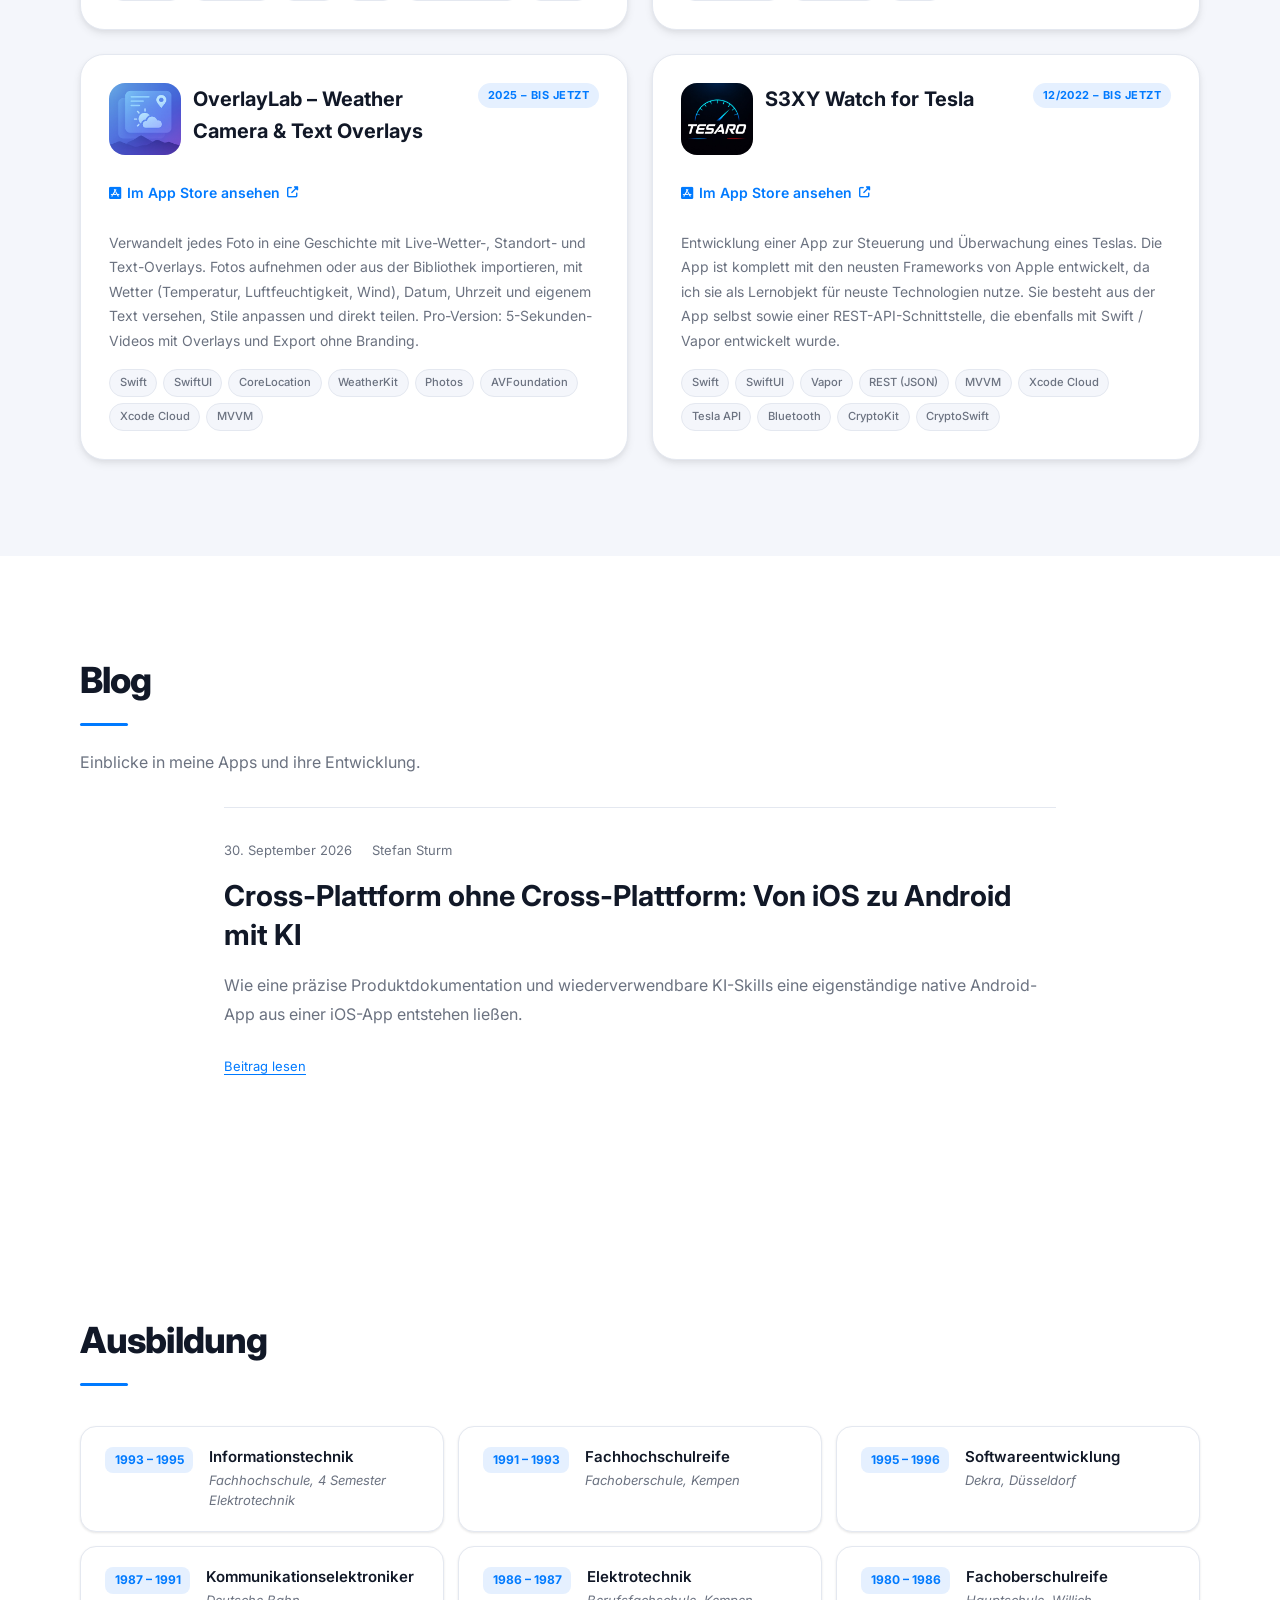
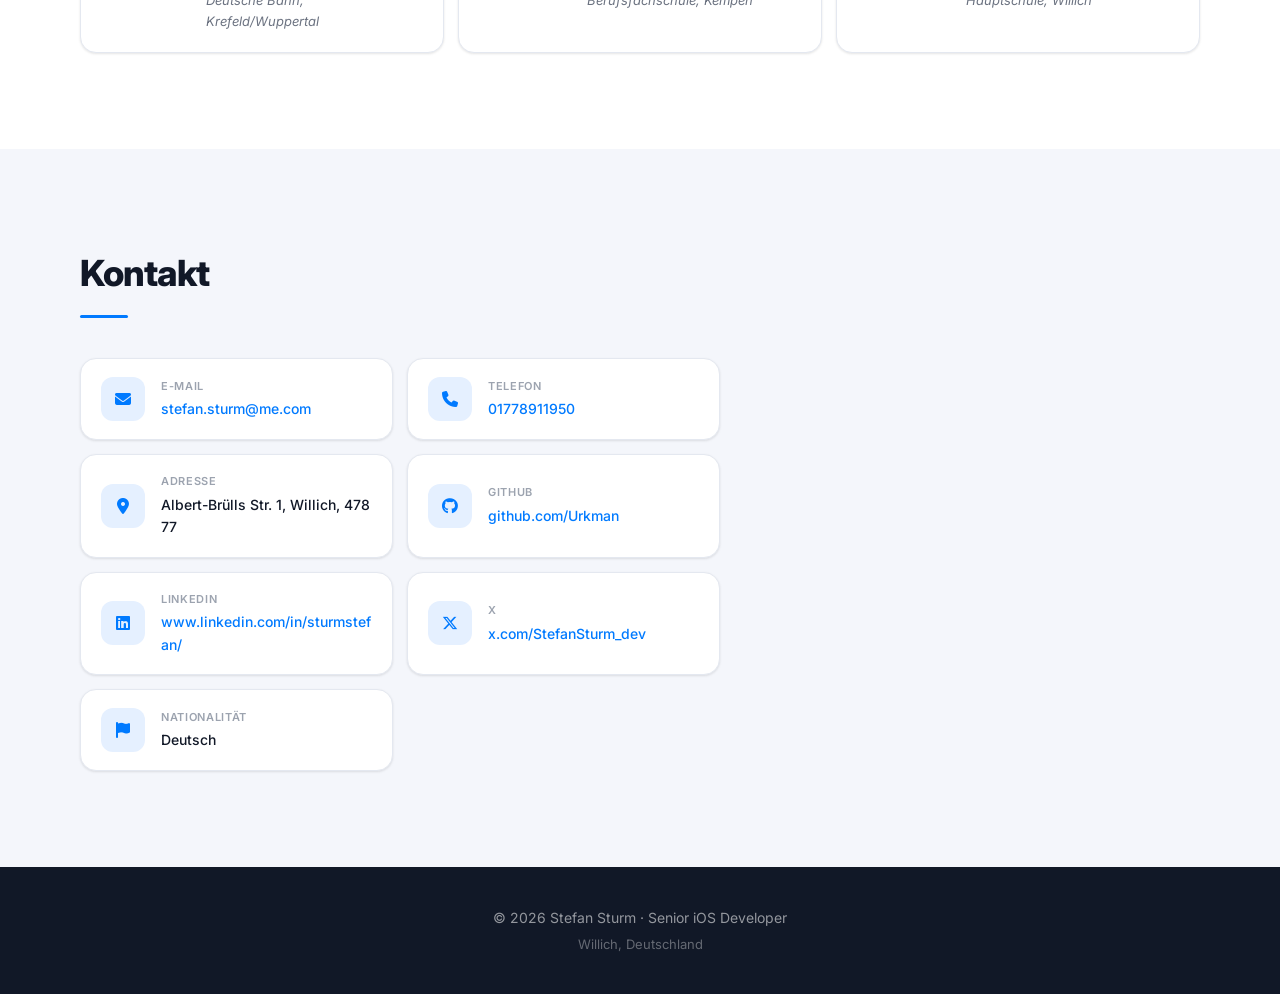
==== commit 43b1f400: "Add company logos to timeline and PDF CVs" ====
--- a/index.html
+++ b/index.html
@@ -27,7 +27,7 @@
   <link rel="stylesheet" href="https://cdnjs.cloudflare.com/ajax/libs/font-awesome/6.5.0/css/all.min.css">
 
   <!-- Styles -->
-  <link rel="stylesheet" href="css/styles.css?v=20261009-ripple-android">
+  <link rel="stylesheet" href="css/styles.css?v=20261010-company-logos-1">
 </head>
 <body>
 
@@ -256,9 +256,9 @@
   </div>
 
   <!-- Scripts -->
-  <script src="js/data.js?v=20261009-ripple-android"></script>
-  <script src="js/blog.js?v=20261009-ripple-android"></script>
-  <script src="js/main.js?v=20261009-ripple-android"></script>
-  <script src="js/cv-export.js?v=20261009-ripple-android"></script>
+  <script src="js/data.js?v=20261010-company-logos-1"></script>
+  <script src="js/blog.js?v=20261010-company-logos-1"></script>
+  <script src="js/main.js?v=20261010-company-logos-1"></script>
+  <script src="js/cv-export.js?v=20261010-company-logos-1"></script>
 </body>
 </html>
--- a/css/styles.css
+++ b/css/styles.css
@@ -626,11 +626,48 @@
   font-weight: 700;
   margin-bottom: .2rem;
 }
+.timeline-card-heading {
+  display: flex;
+  align-items: flex-start;
+  justify-content: space-between;
+  gap: 1rem;
+  margin-bottom: .75rem;
+}
+.timeline-card-title {
+  flex: 1 1 auto;
+  min-width: 0;
+}
+.timeline-company-logo {
+  position: relative;
+  display: block;
+  width: clamp(6rem, 26vw, 12rem);
+  height: 3.5rem;
+  flex: 0 0 auto;
+  margin-top: .125rem;
+}
+.timeline-company-logo--wordmark {
+  width: clamp(8rem, 32vw, 14rem);
+}
+.timeline-company-logo img {
+  position: absolute;
+  inset: 0;
+  display: block;
+  width: 100%;
+  height: 100%;
+  object-fit: contain;
+  object-position: right top;
+}
+.timeline-company-logo img.timeline-company-logo-dark { display: none; }
+[data-theme="dark"] .timeline-company-logo img.timeline-company-logo-light { display: none; }
+[data-theme="dark"] .timeline-company-logo img.timeline-company-logo-dark {
+  display: block;
+  filter: brightness(0) invert(1);
+}
 .timeline-company {
   font-size: .9375rem;
   font-weight: 600;
   color: var(--accent);
-  margin-bottom: .15rem;
+  margin: 0;
 }
 .timeline-meta {
   display: flex;
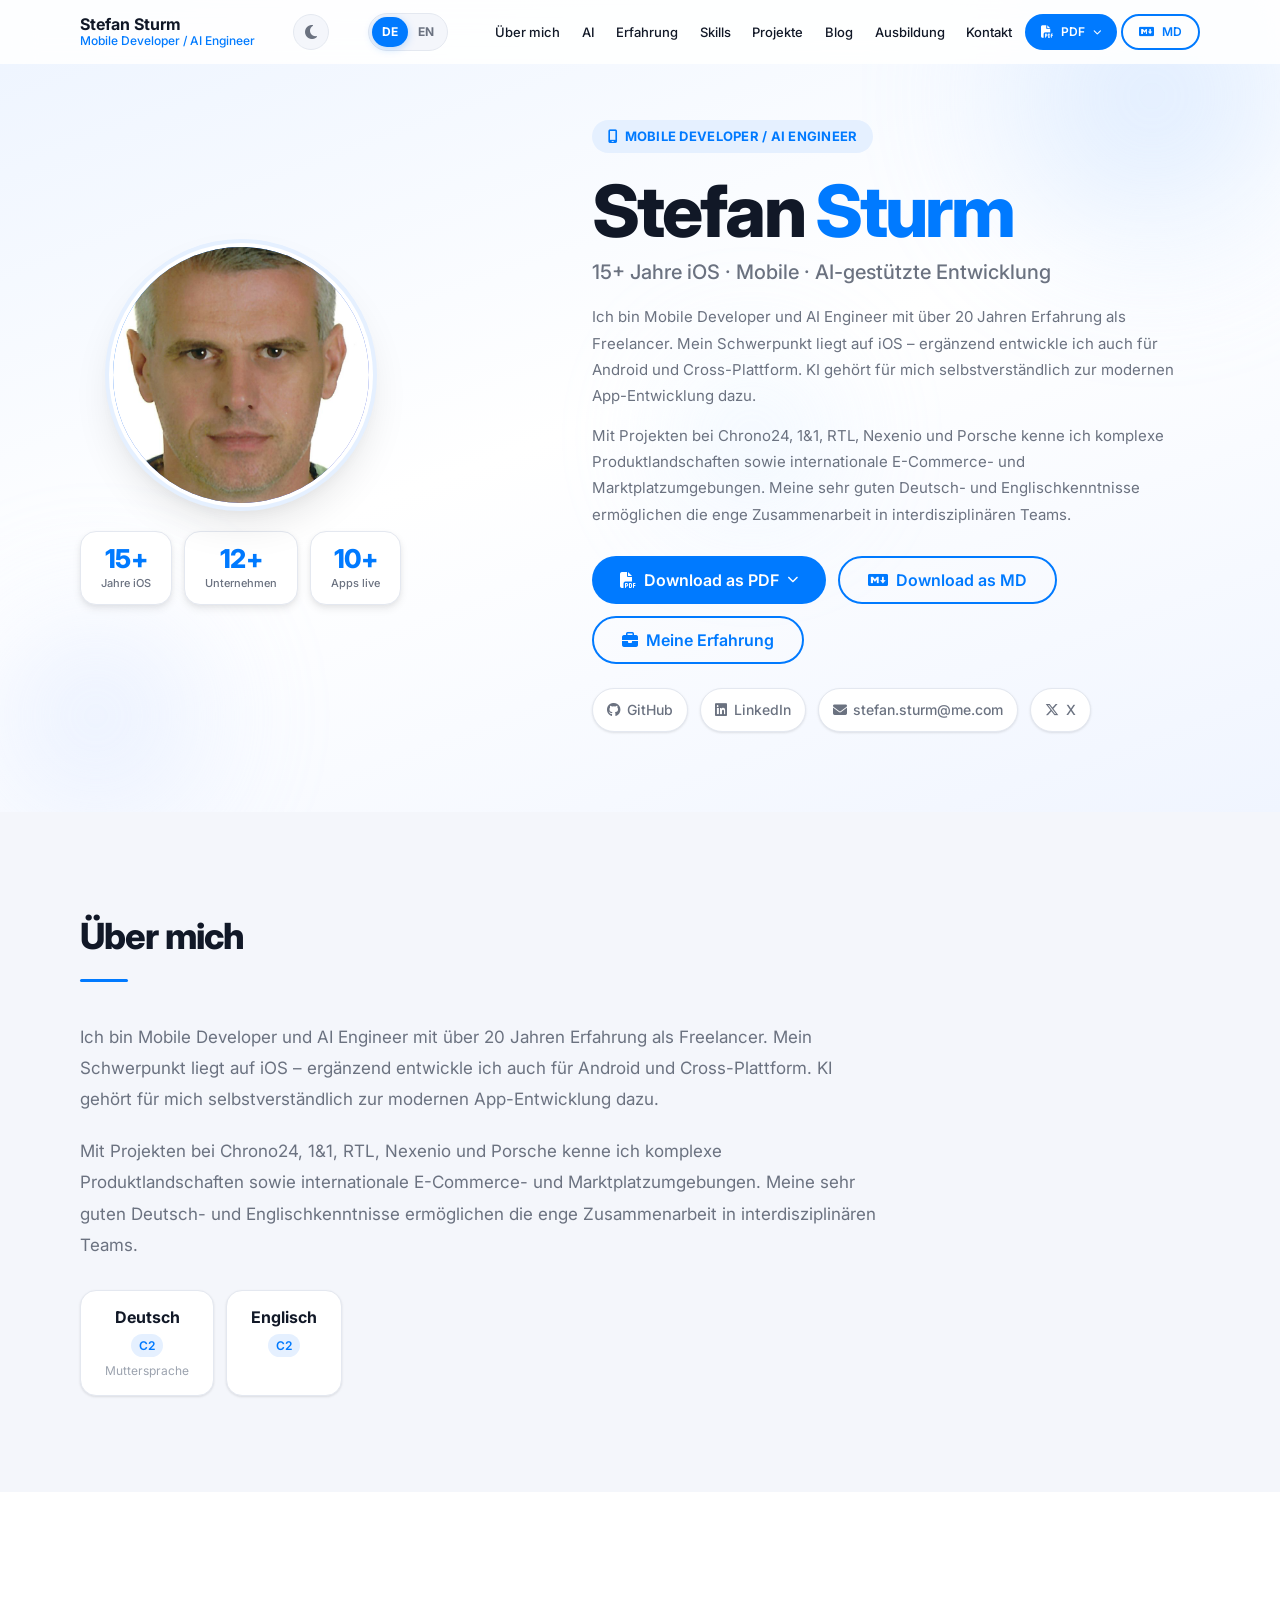
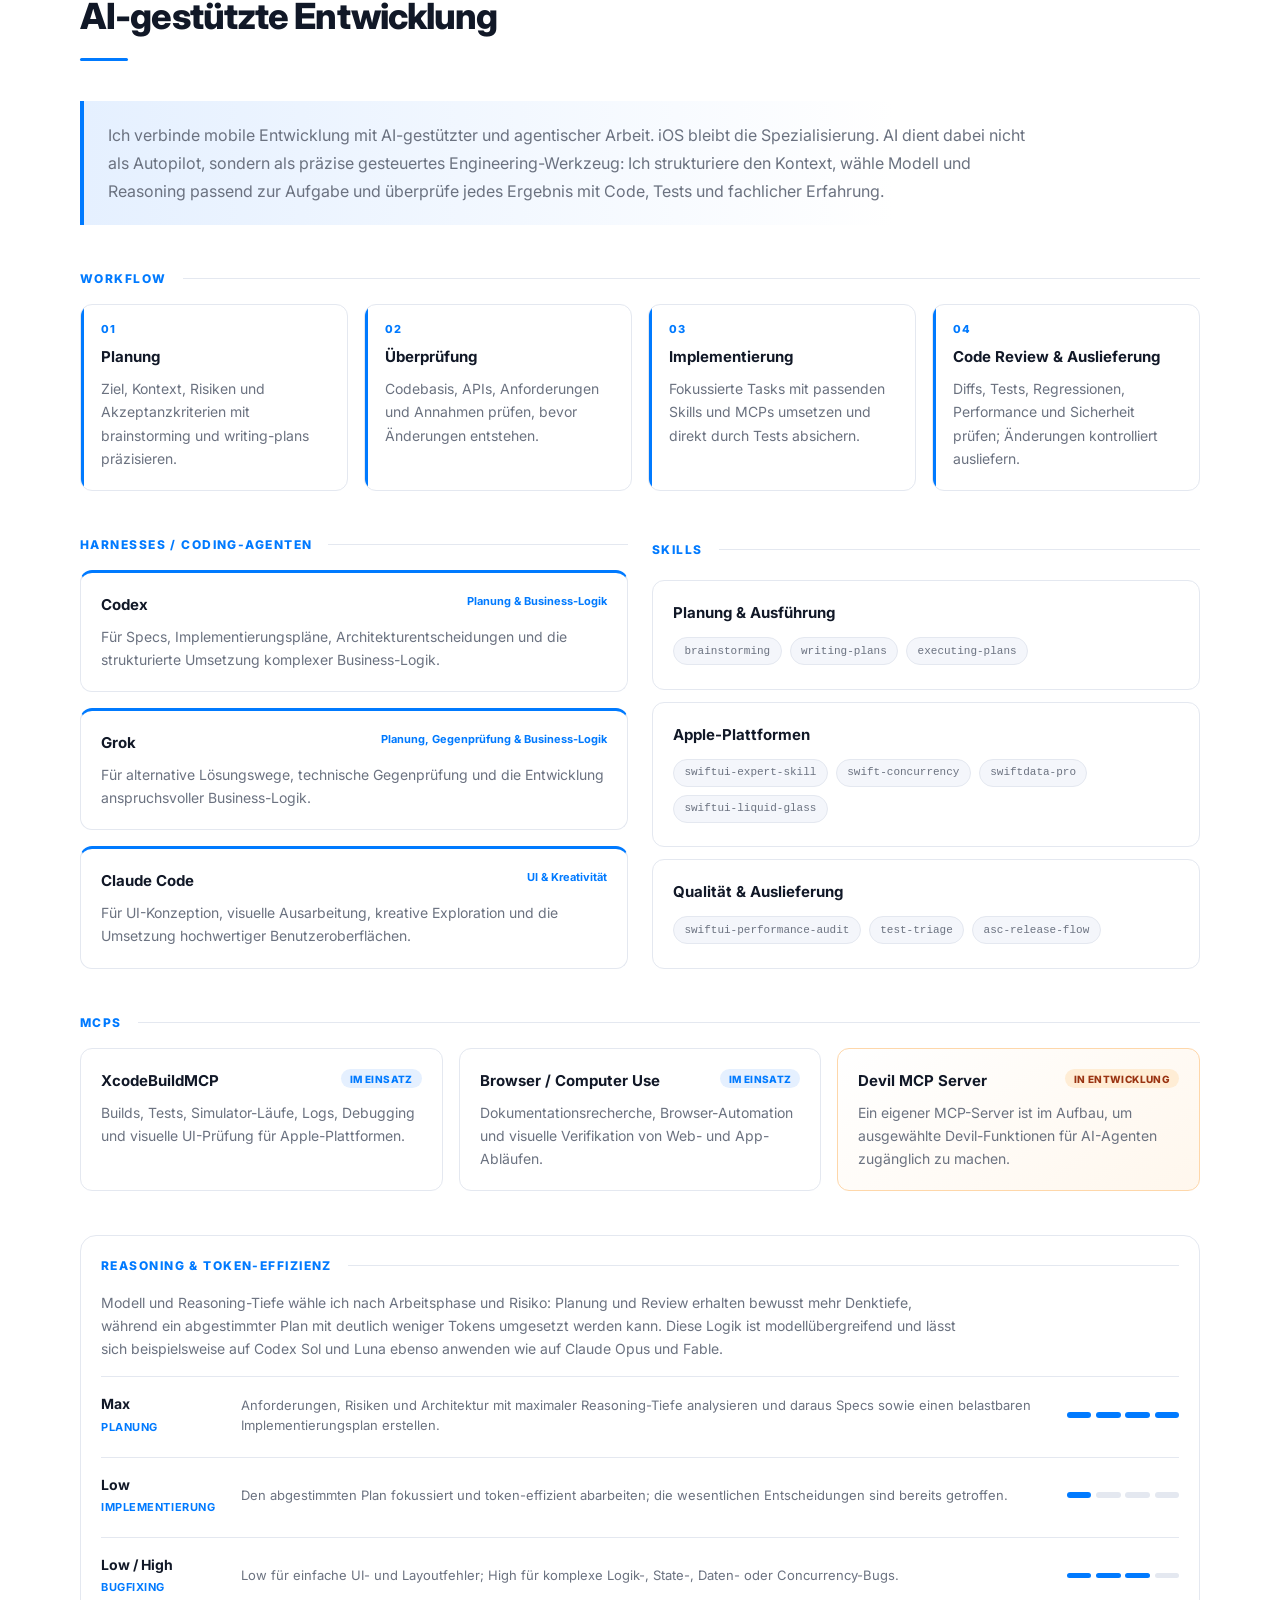
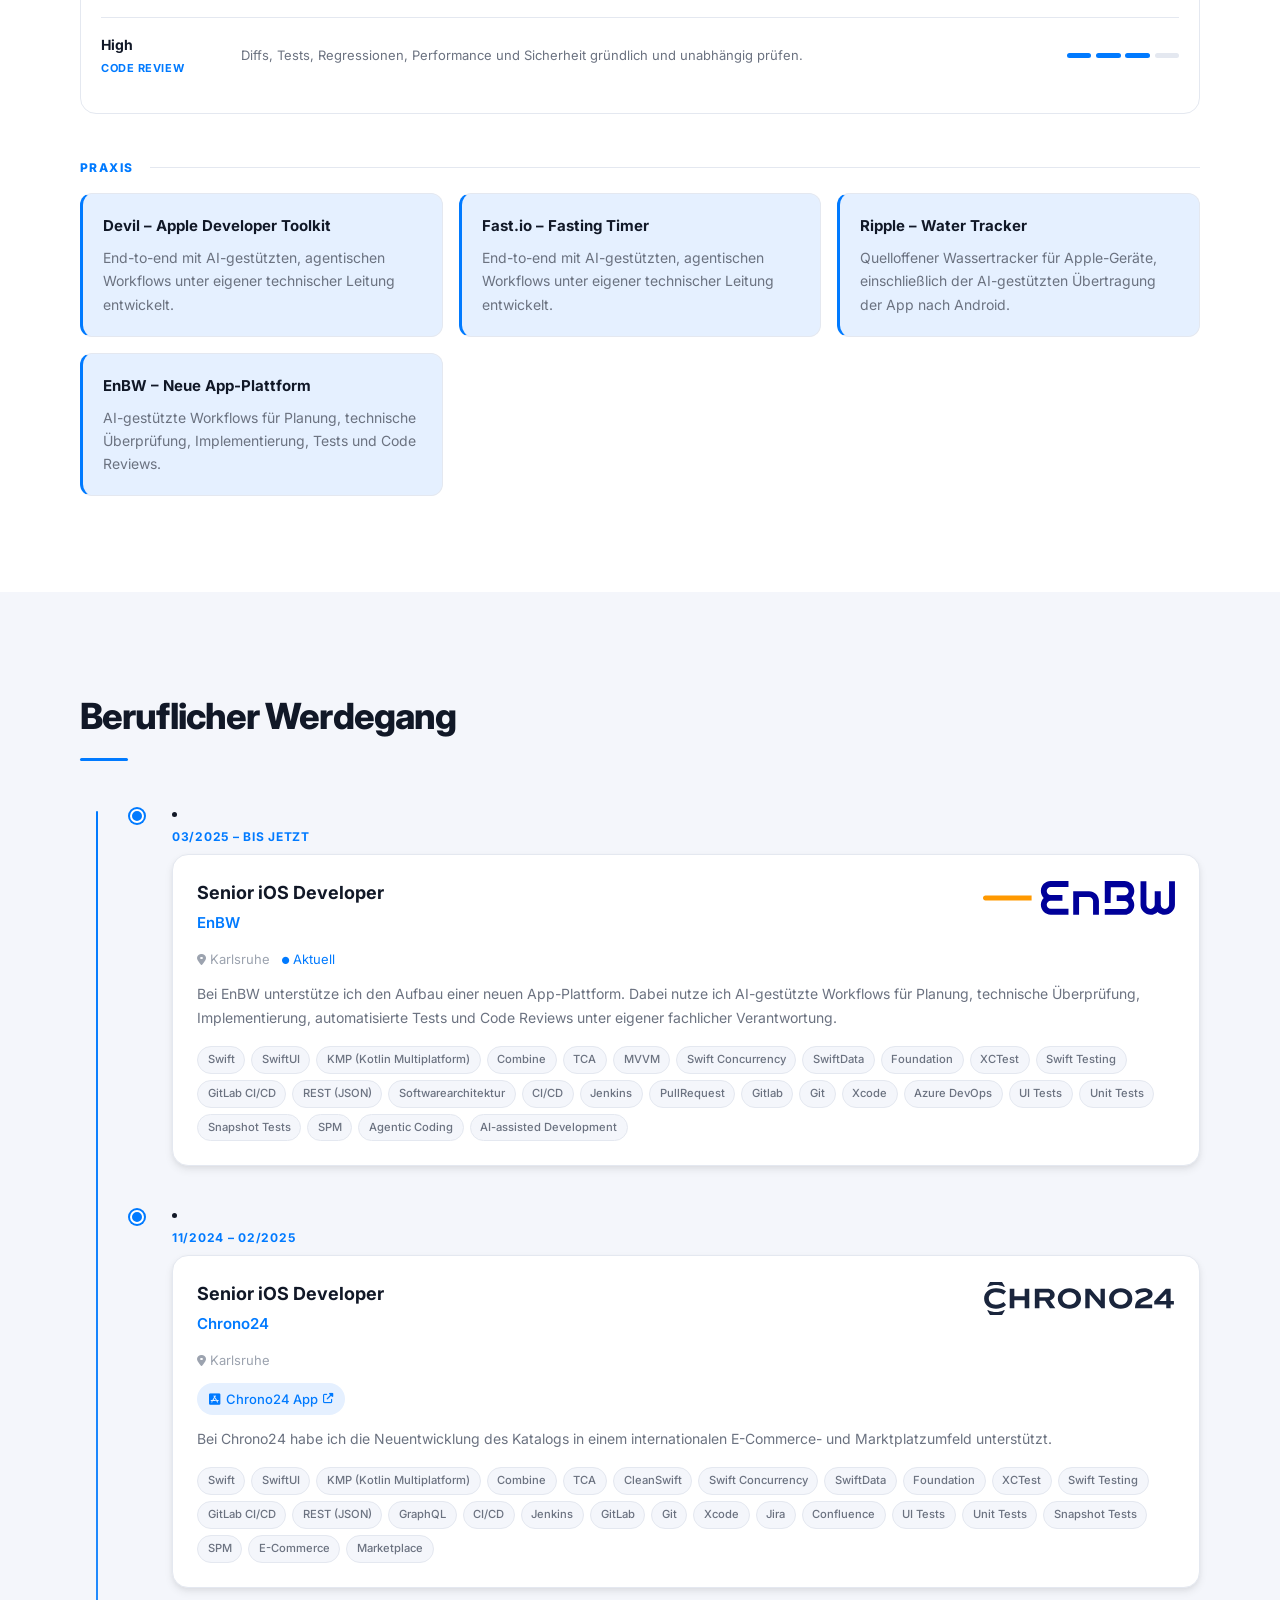
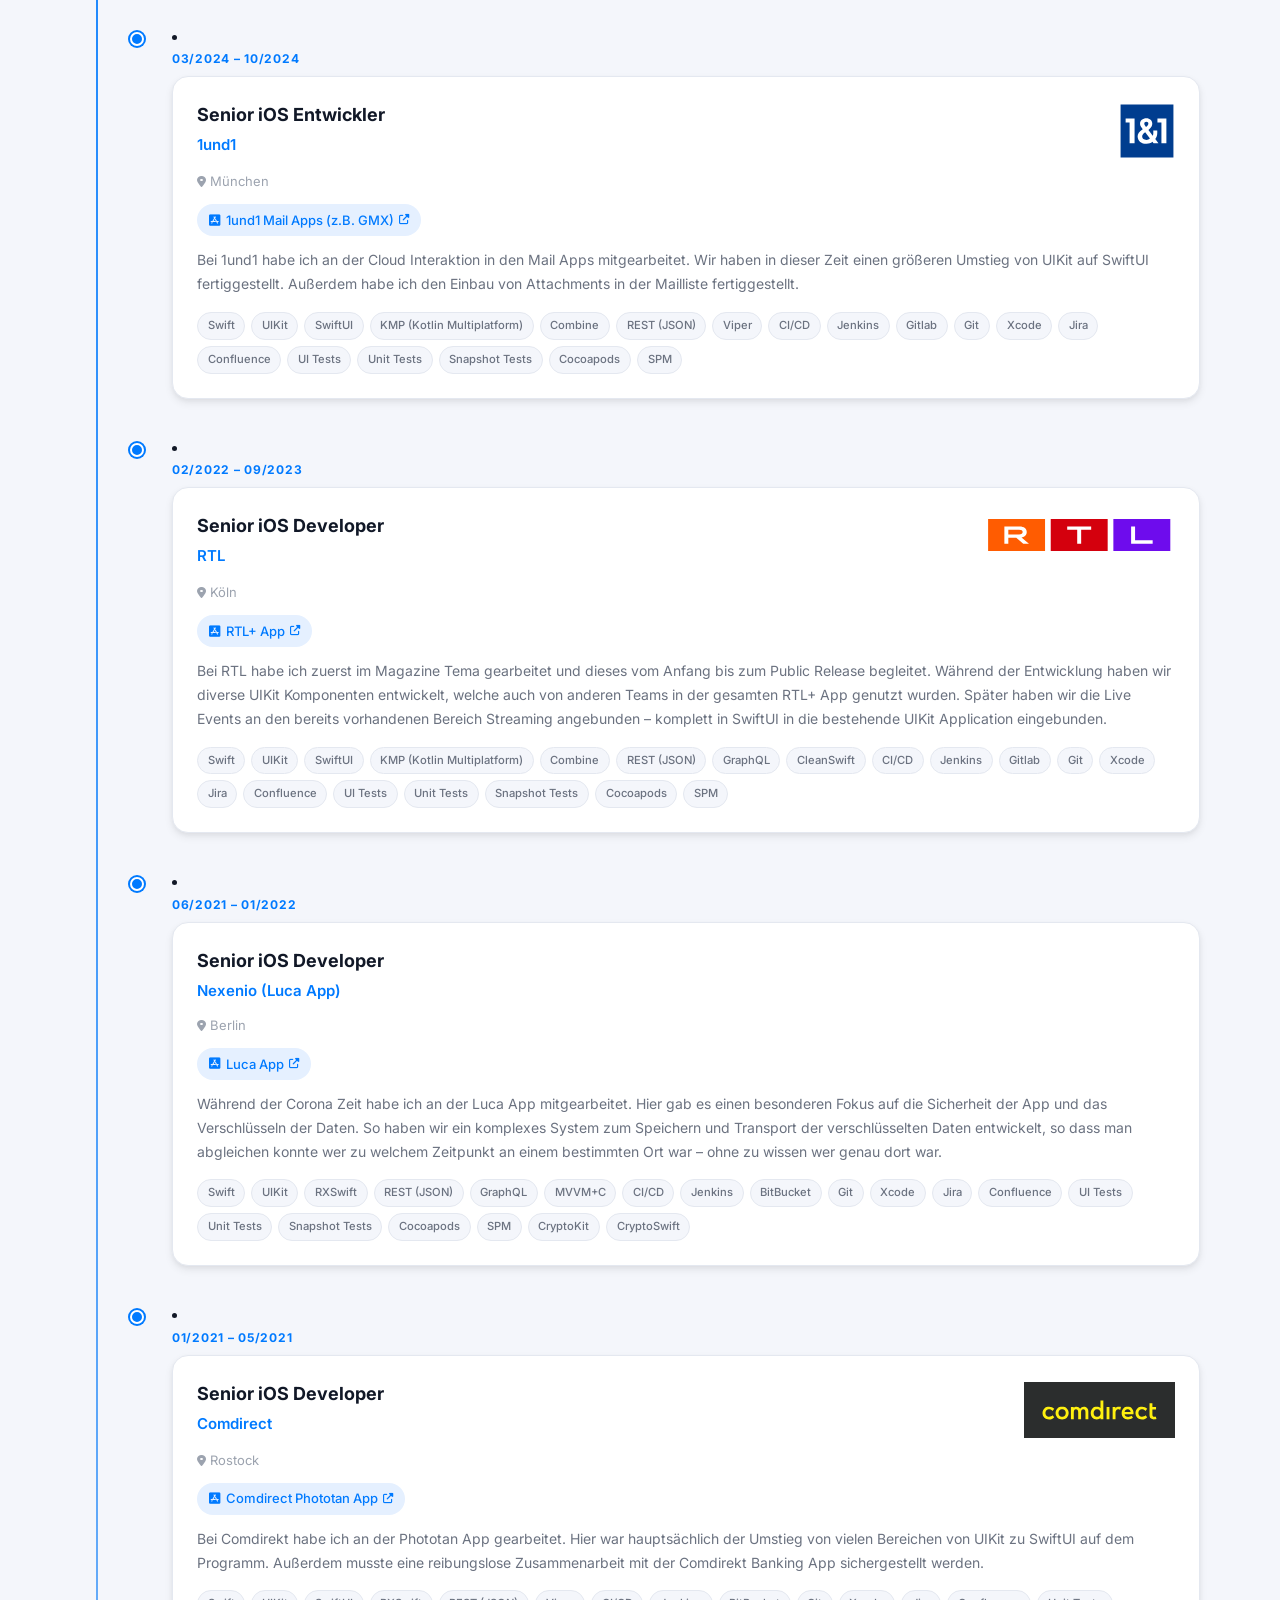
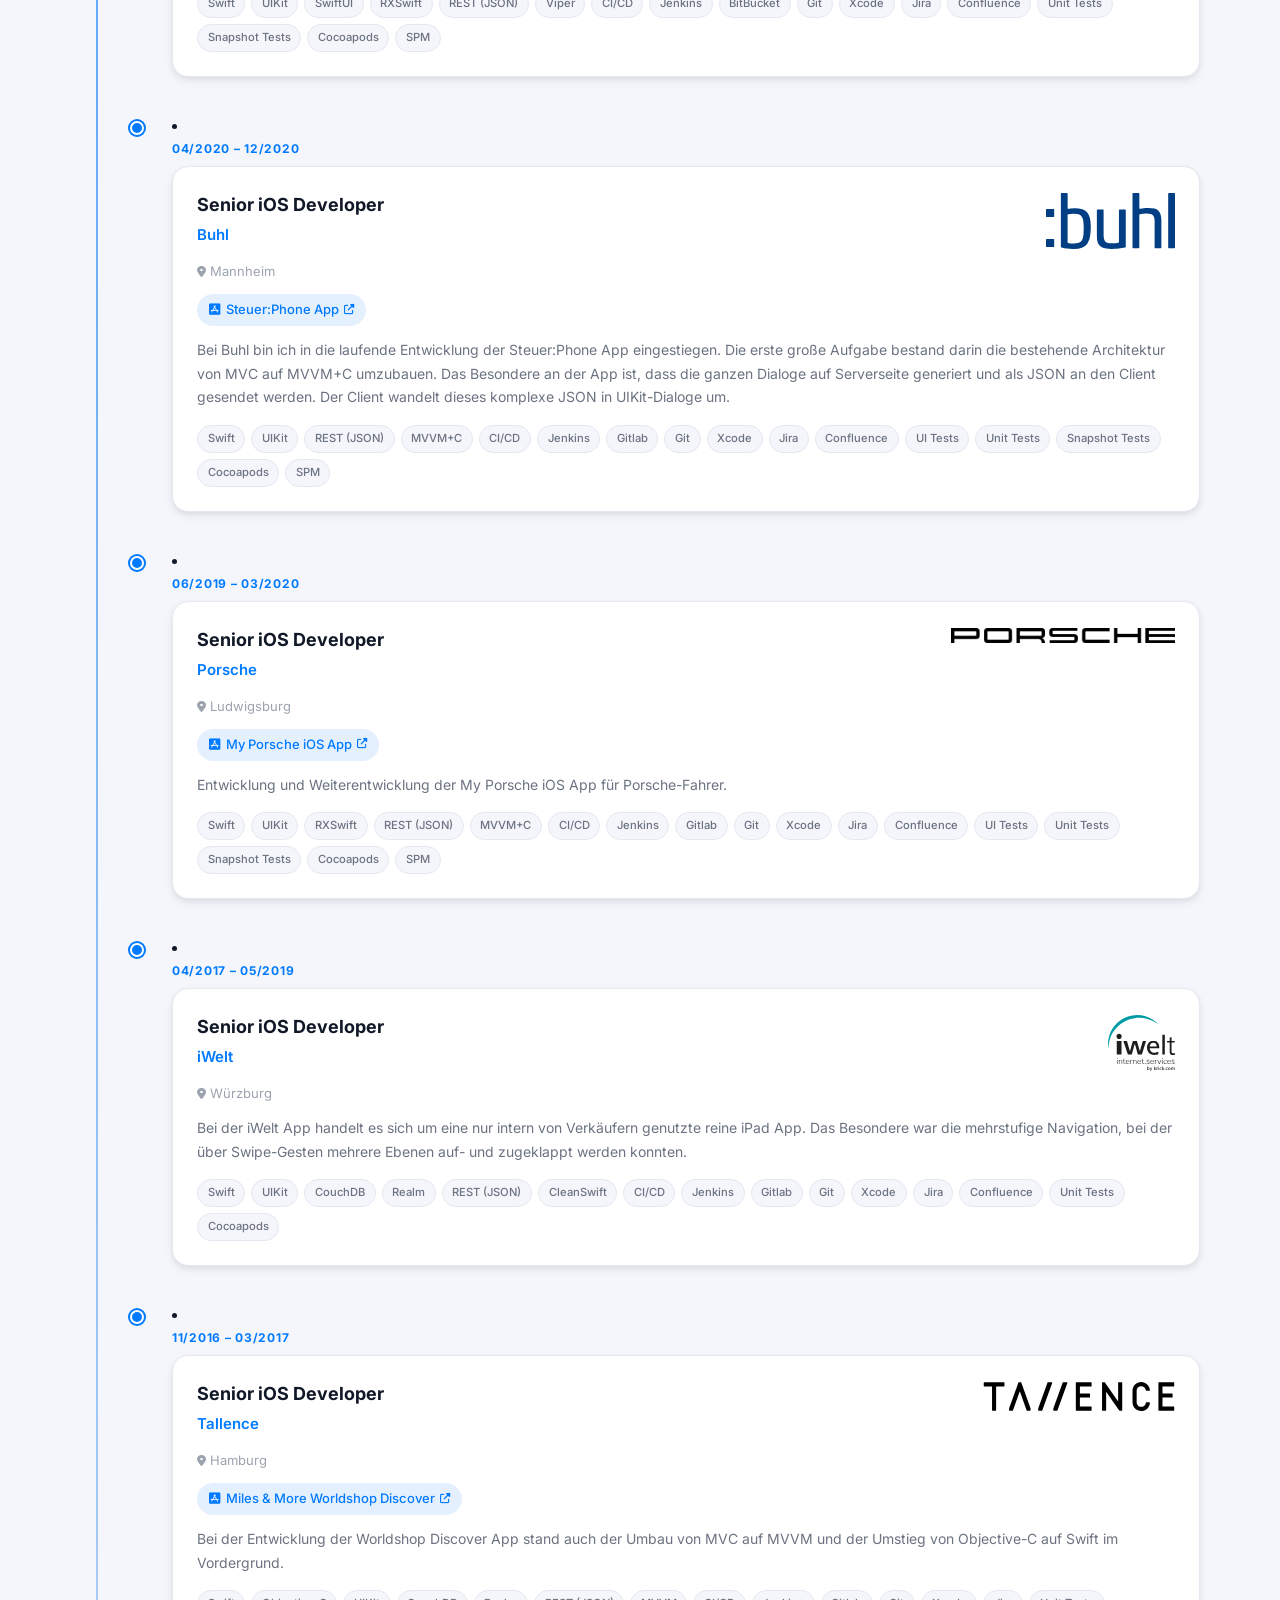
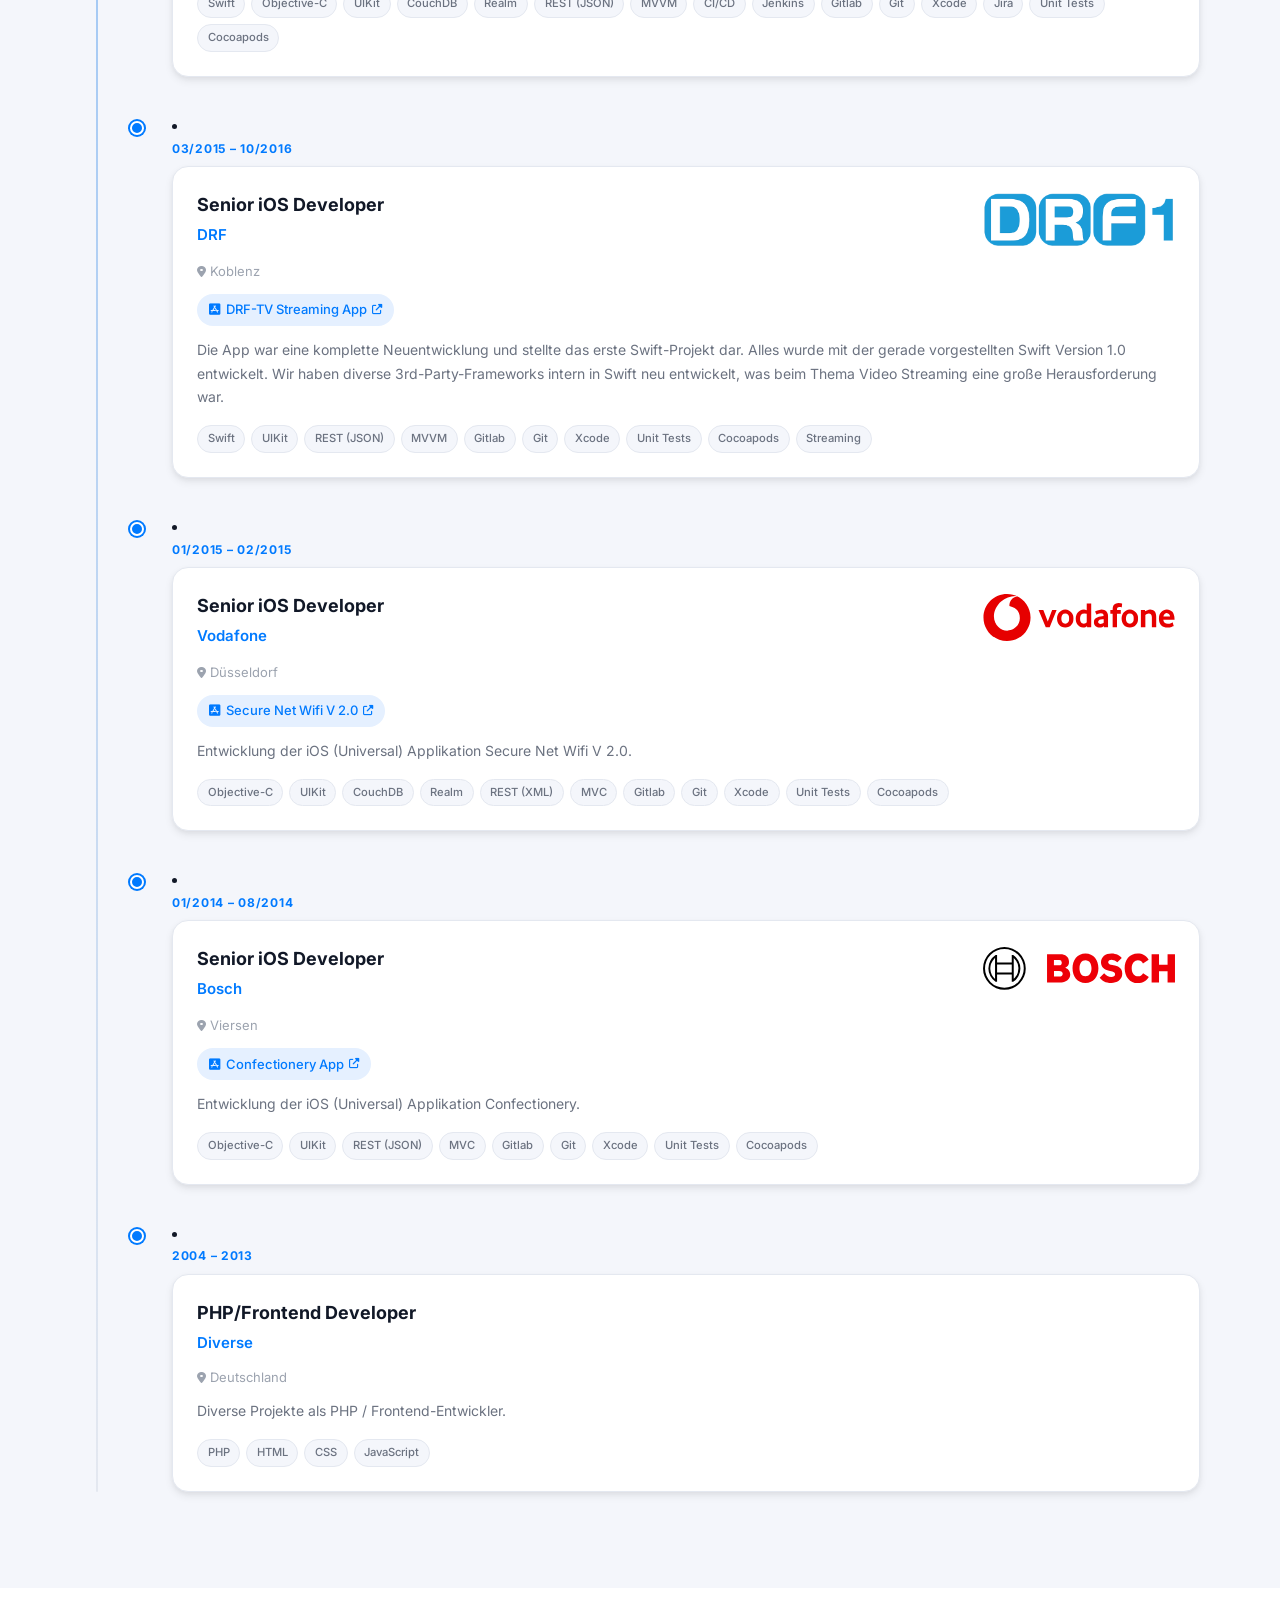
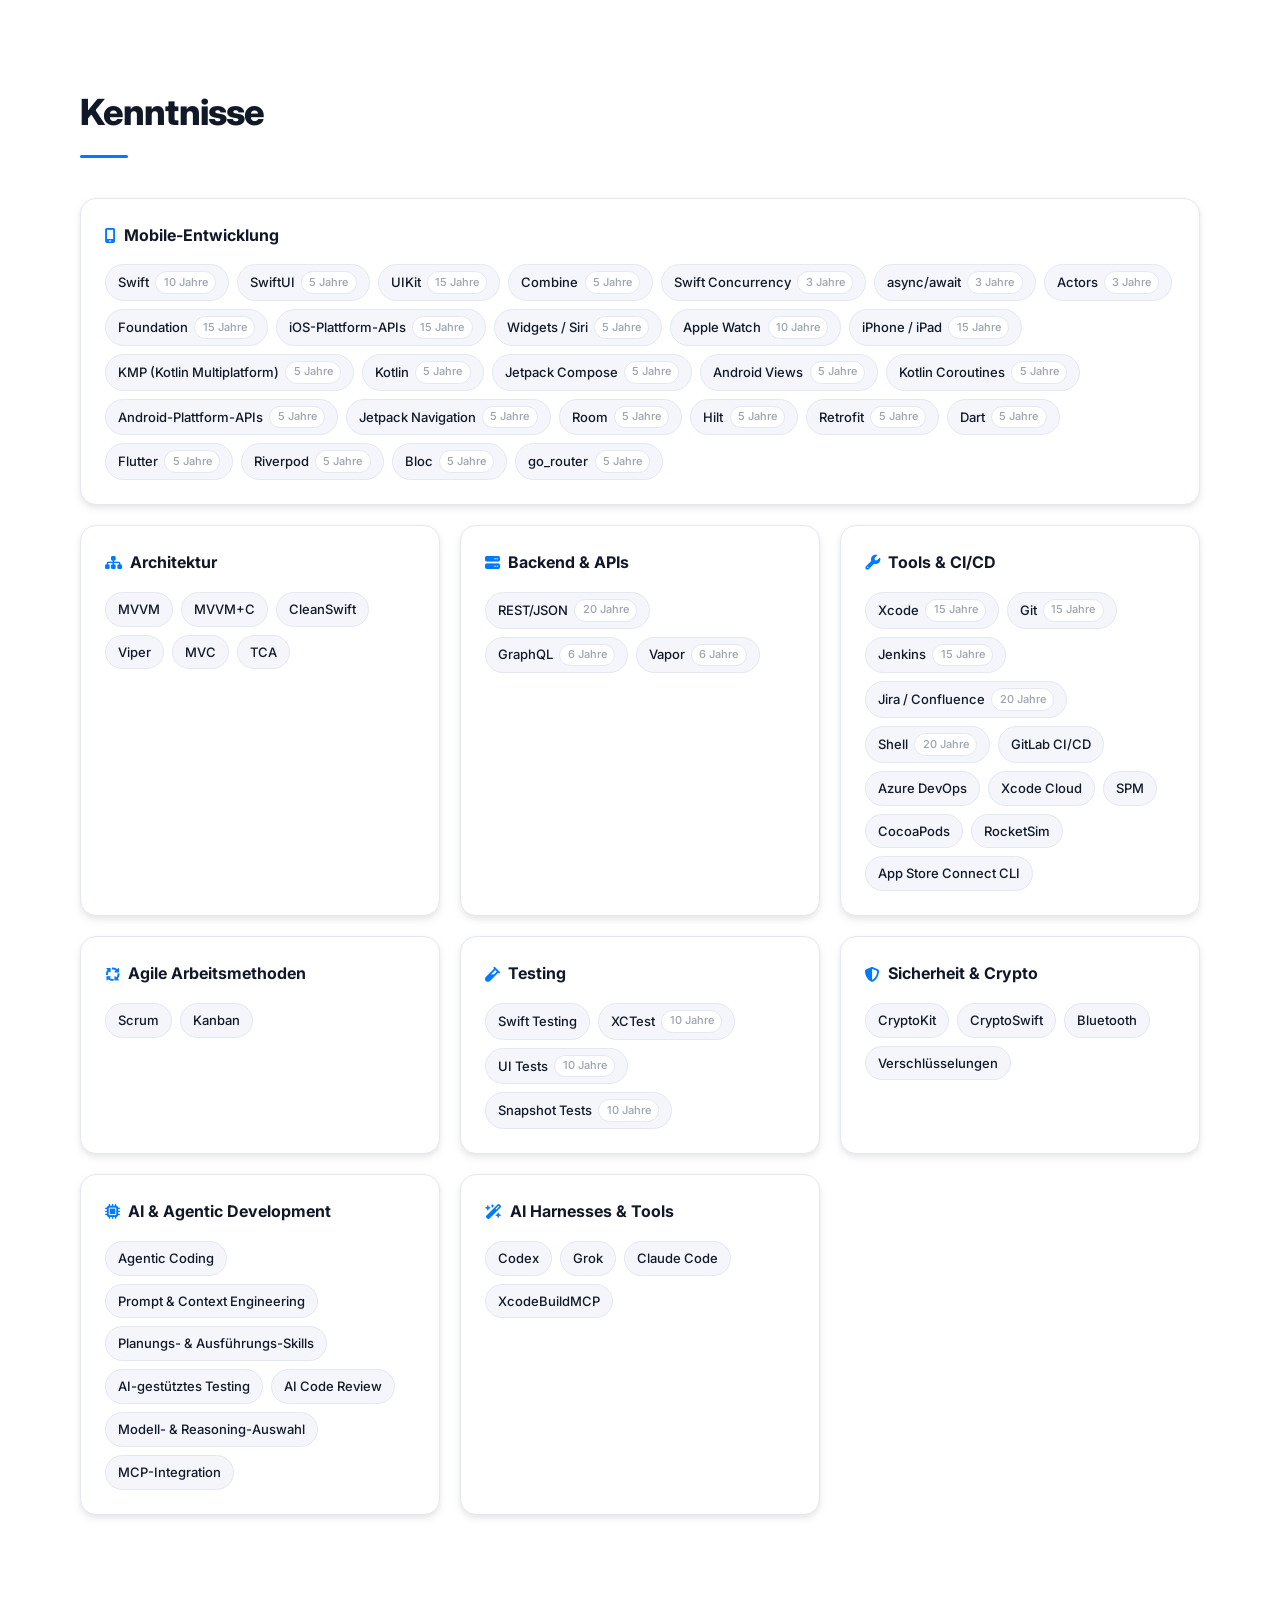
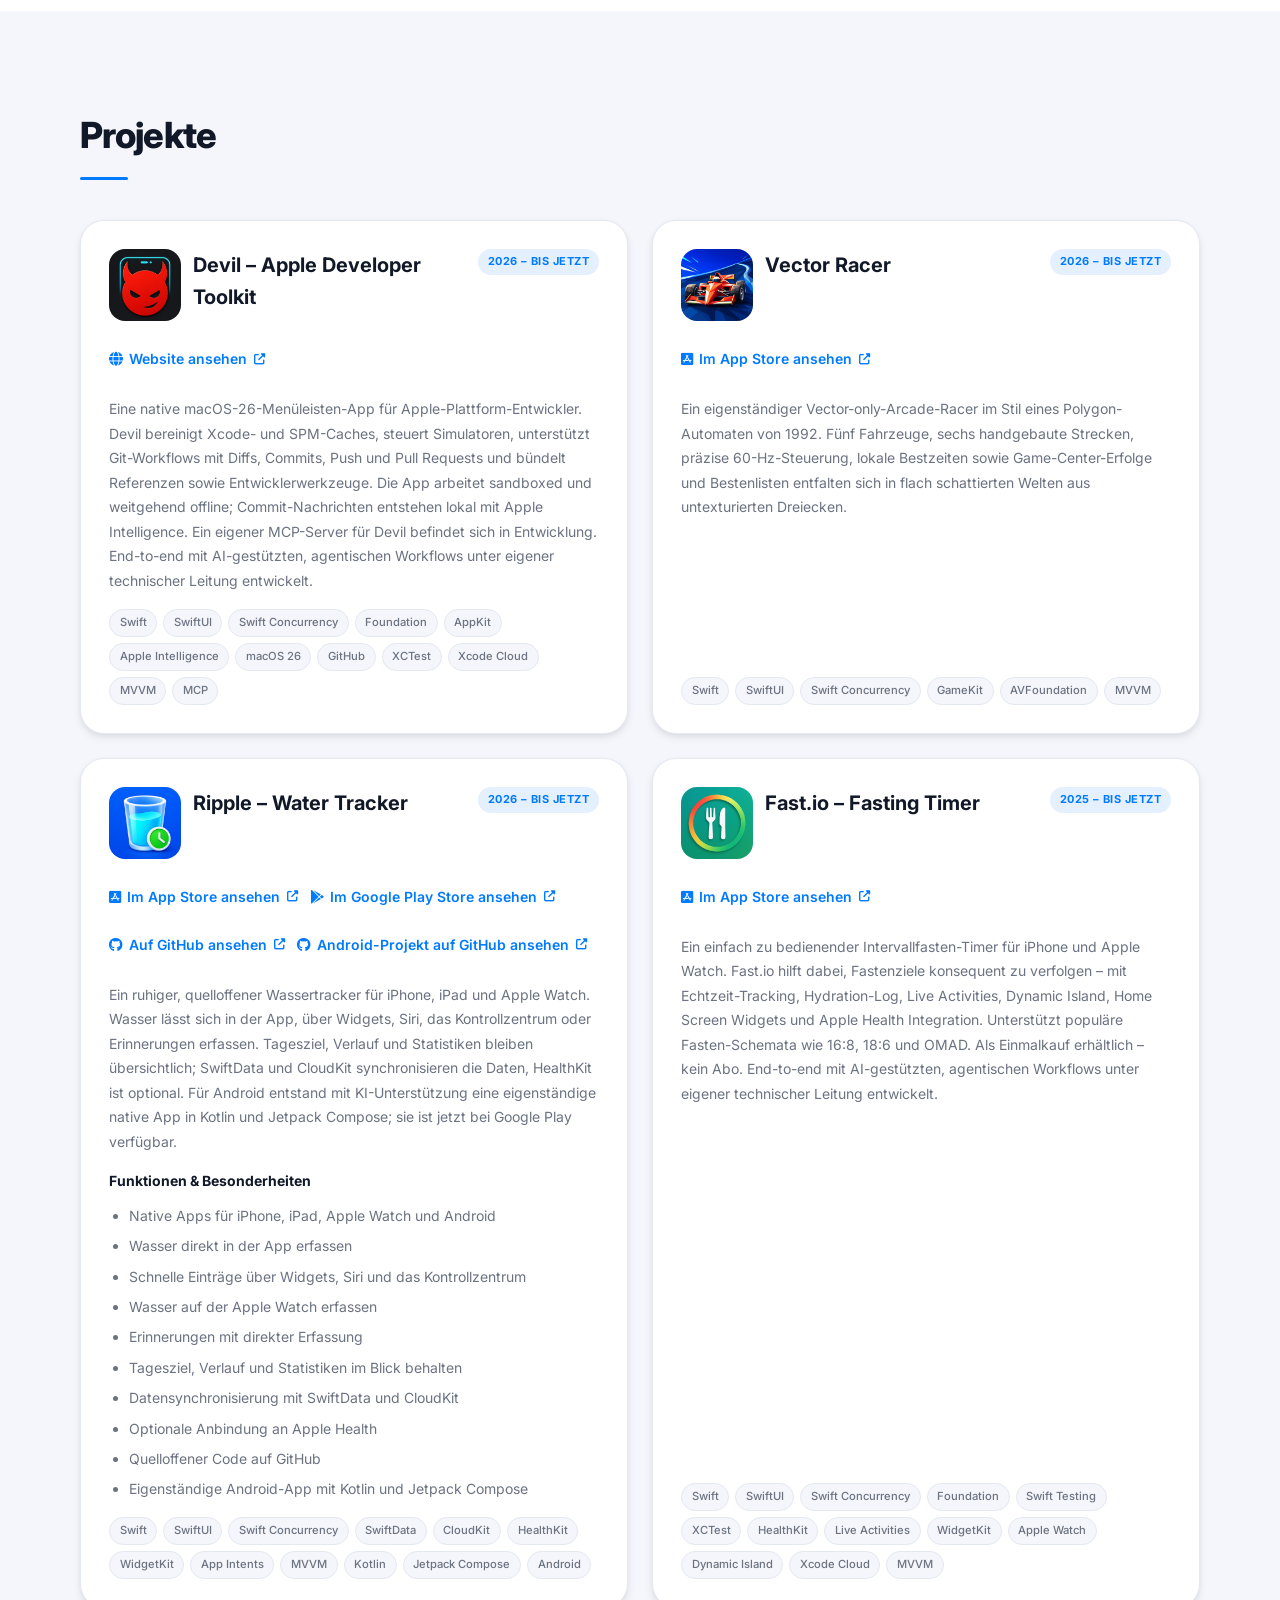
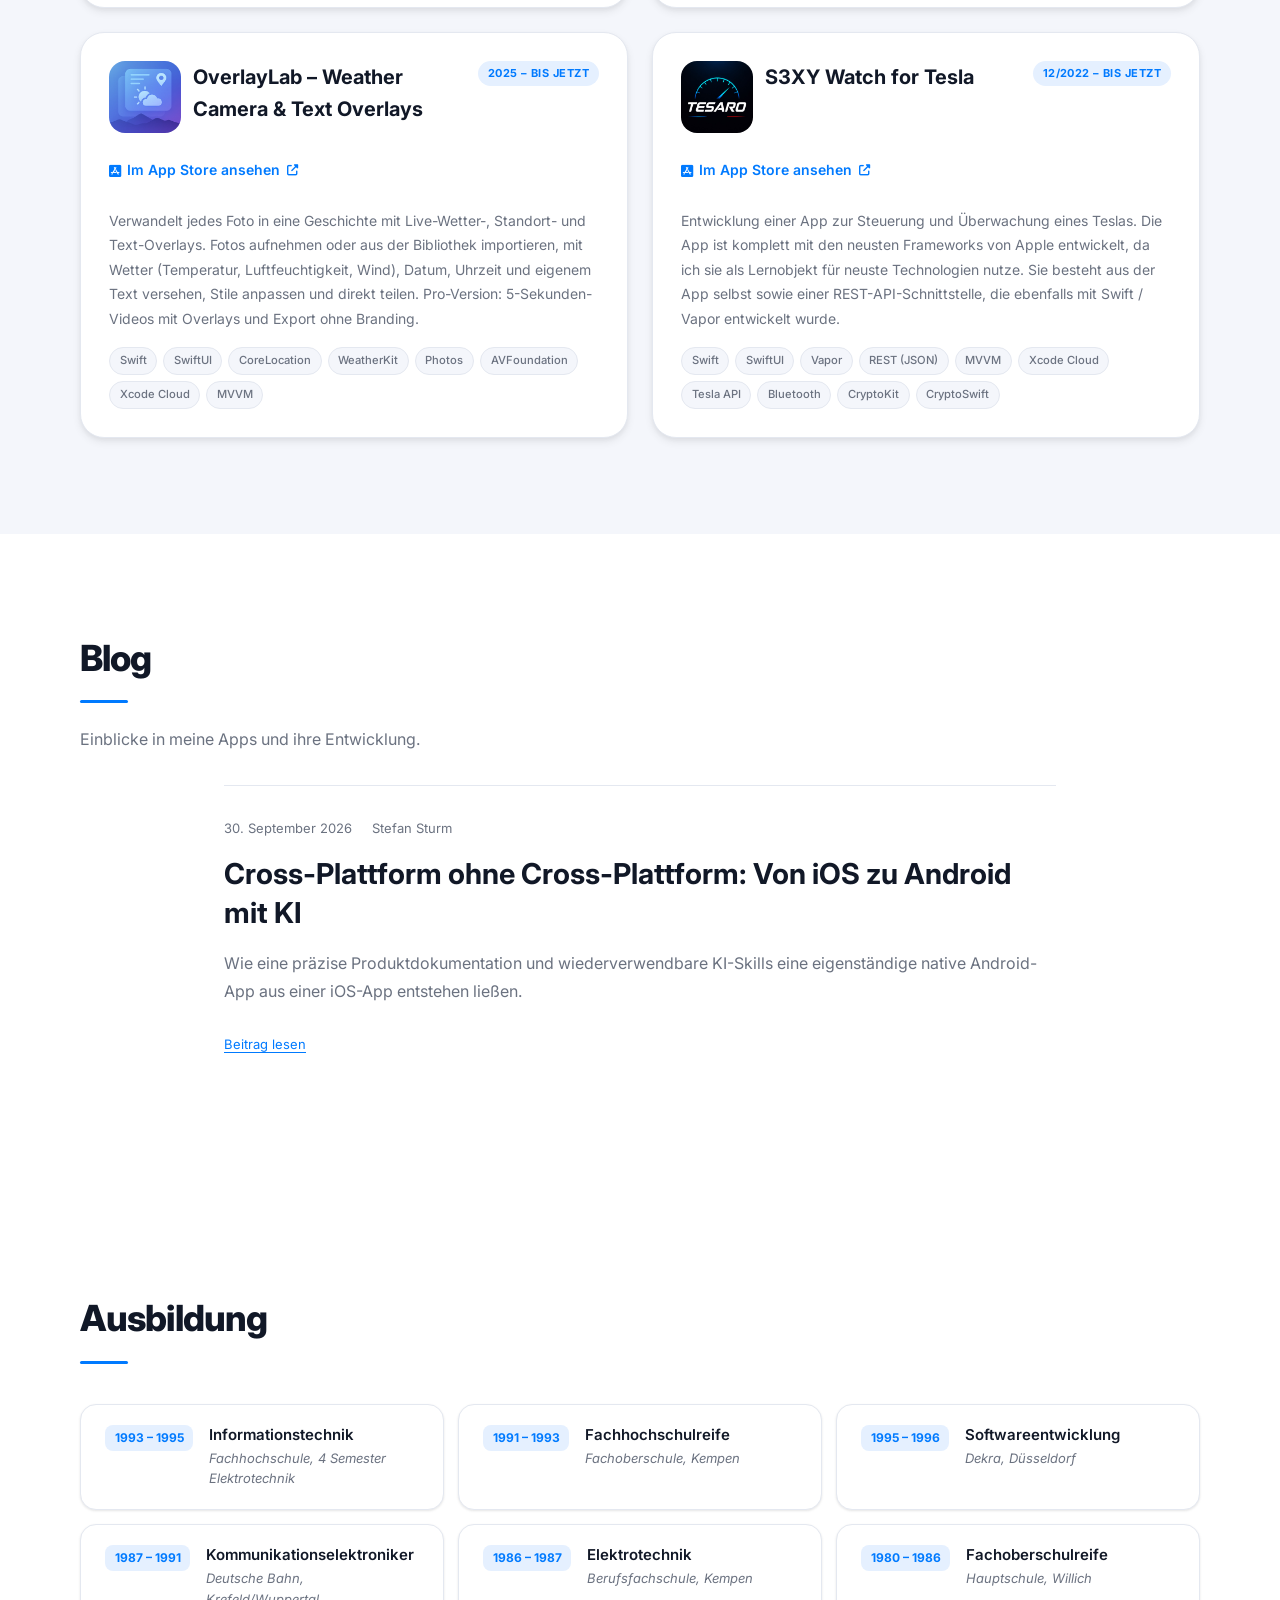
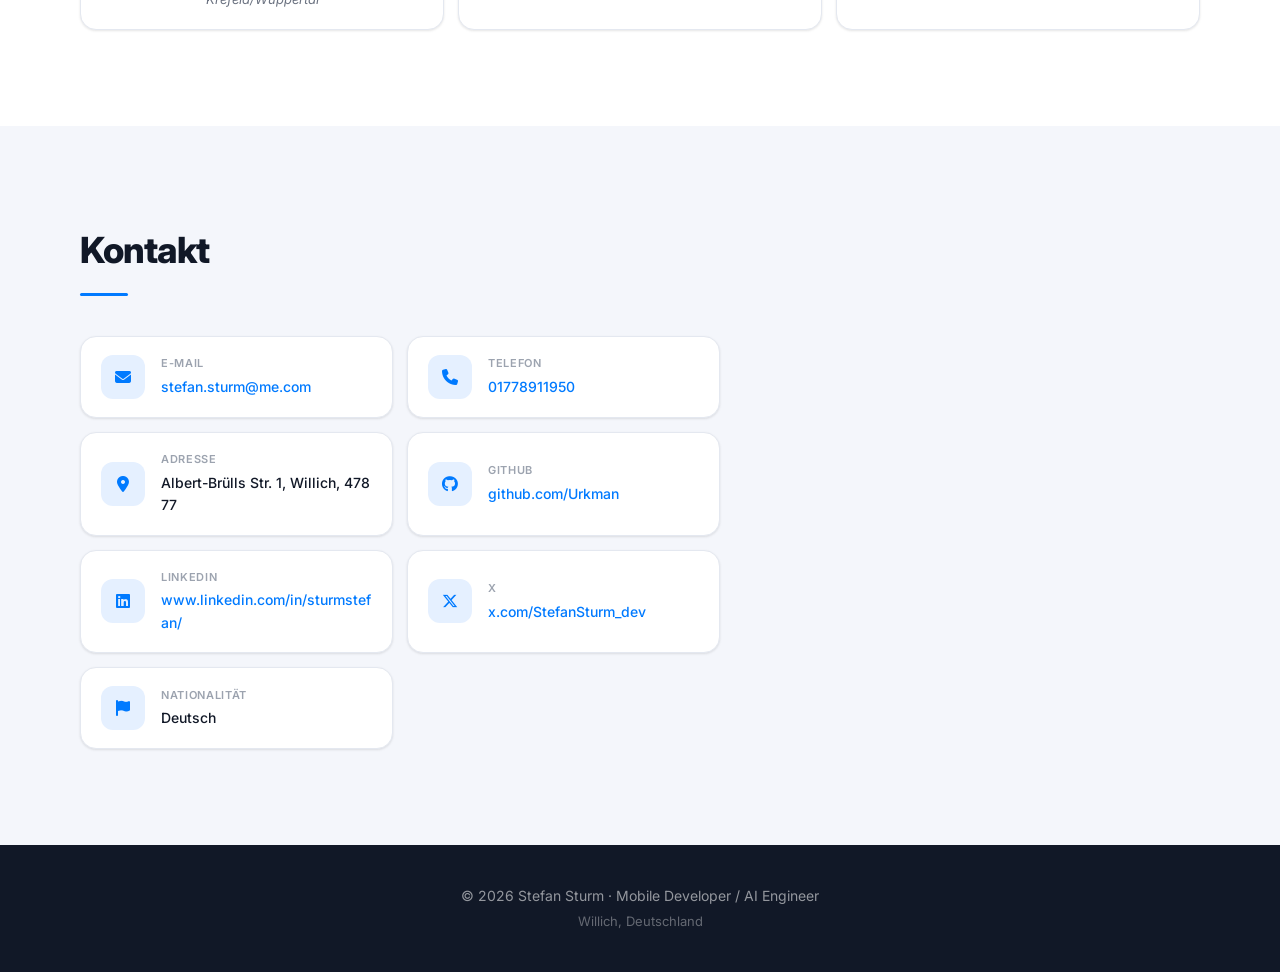
==== commit f68cdd5a: "Reposition the public profile as Mobile Developer / AI Engineer Lead with mobile and AI work, keep i" ====
--- a/index.html
+++ b/index.html
@@ -3,7 +3,7 @@
 <head>
   <meta charset="UTF-8">
   <meta name="viewport" content="width=device-width, initial-scale=1.0">
-  <title>Stefan Sturm – Senior iOS Developer</title>
+  <title>Stefan Sturm – Mobile Developer / AI Engineer</title>
   <!-- No-flash theme: apply before first paint -->
   <script>
     (function(){
@@ -12,10 +12,10 @@
       if (t === 'dark' || (!t && d)) document.documentElement.setAttribute('data-theme','dark');
     })();
   </script>
-  <meta name="description" content="Stefan Sturm – Senior iOS Developer mit 15+ Jahren Erfahrung in Swift, SwiftUI und Combine.">
+  <meta name="description" content="Stefan Sturm – Mobile Developer / AI Engineer. Über 20 Jahre Erfahrung als Freelancer, Schwerpunkt iOS, ergänzend Android und Cross-Plattform.">
   <meta name="author" content="Stefan Sturm">
-  <meta property="og:title" content="Stefan Sturm – Senior iOS Developer">
-  <meta property="og:description" content="15+ Jahre iOS-Entwicklung · Swift · SwiftUI · Combine">
+  <meta property="og:title" content="Stefan Sturm – Mobile Developer / AI Engineer">
+  <meta property="og:description" content="15+ Jahre iOS · Mobile · AI-gestützte Entwicklung">
   <meta property="og:type" content="website">
 
   <!-- Fonts -->
@@ -27,7 +27,7 @@
   <link rel="stylesheet" href="https://cdnjs.cloudflare.com/ajax/libs/font-awesome/6.5.0/css/all.min.css">
 
   <!-- Styles -->
-  <link rel="stylesheet" href="css/styles.css?v=20261010-company-logos-1">
+  <link rel="stylesheet" href="css/styles.css?v=20261017-mobile-years">
 </head>
 <body>
 
@@ -40,7 +40,7 @@
       <nav class="nav" aria-label="Hauptnavigation" data-i18n-aria-label="mainNav">
         <a href="#hero" class="nav-logo" aria-label="Stefan Sturm – Startseite">
           <span class="nav-logo-name">Stefan Sturm</span>
-          <span class="nav-logo-title">iOS Developer</span>
+          <span class="nav-logo-title">Mobile Developer / AI Engineer</span>
         </a>
 
         <button class="nav-toggle" id="navToggle" aria-label="Menü öffnen/schließen" aria-expanded="false" aria-controls="navMenu" data-i18n-aria-label="menuToggle">
@@ -116,12 +116,12 @@
 
           <div class="hero-content">
             <div class="hero-badge">
-              <i class="fab fa-apple" aria-hidden="true"></i>
-              Senior iOS Developer
+              <i class="fas fa-mobile-screen" aria-hidden="true"></i>
+              Mobile Developer / AI Engineer
             </div>
             <h1 class="hero-name">Stefan <span class="text-accent">Sturm</span></h1>
-            <p class="hero-tagline" data-i18n="heroTagline">15+ Jahre iOS-Entwicklung</p>
-            <p class="hero-bio" id="hero-bio"><!-- filled by JS --></p>
+            <p class="hero-tagline" data-i18n="heroTagline">15+ Jahre iOS · Mobile · AI-gestützte Entwicklung</p>
+            <div class="hero-bio" id="hero-bio"><!-- filled by JS --></div>
             <div class="hero-actions">
               <div class="pdf-export-menu pdf-export-menu-hero" data-pdf-menu>
                 <button class="btn btn-primary btn-lg pdf-export-trigger" id="heroDownloadBtn"
@@ -242,7 +242,7 @@
   <!-- ==================== FOOTER ==================== -->
   <footer class="footer" role="contentinfo">
     <div class="container">
-      <p>© <span id="footer-year">2026</span> Stefan Sturm · Senior iOS Developer</p>
+      <p>© <span id="footer-year">2026</span> Stefan Sturm · Mobile Developer / AI Engineer</p>
       <p class="footer-sub" data-i18n="footerLocation">Willich, Deutschland</p>
     </div>
   </footer>
@@ -256,9 +256,9 @@
   </div>
 
   <!-- Scripts -->
-  <script src="js/data.js?v=20261010-company-logos-1"></script>
-  <script src="js/blog.js?v=20261010-company-logos-1"></script>
-  <script src="js/main.js?v=20261010-company-logos-1"></script>
-  <script src="js/cv-export.js?v=20261010-company-logos-1"></script>
+  <script src="js/data.js?v=20261017-mobile-years"></script>
+  <script src="js/blog.js?v=20261017-mobile-years"></script>
+  <script src="js/main.js?v=20261017-mobile-years"></script>
+  <script src="js/cv-export.js?v=20261017-mobile-years"></script>
 </body>
 </html>
--- a/css/styles.css
+++ b/css/styles.css
@@ -294,7 +294,8 @@
     max-height: none;
     overflow: visible;
   }
-  .nav-link { font-size: .875rem; padding: .5rem .75rem; min-height: 2.25rem; }
+  .nav { gap: .5rem; }
+  .nav-link { font-size: .8125rem; padding: .5rem .55rem; min-height: 2.25rem; white-space: nowrap; }
 }
 
 /* -------- Sections -------- */
@@ -320,6 +321,9 @@
 }
 
 /* -------- Hero -------- */
+.hero > .container {
+  min-width: 0;
+}
 .hero {
   position: relative;
   overflow: hidden;
@@ -368,6 +372,8 @@
 }
 .hero-content {
   text-align: center;
+  width: 100%;
+  min-width: 0;
   max-width: 38rem;
   margin: 0 auto;
 }
@@ -403,6 +409,12 @@
   color: var(--text-muted);
   line-height: 1.75;
   margin-bottom: 1.75rem;
+}
+.hero-bio p {
+  margin: 0;
+}
+.hero-bio p + p {
+  margin-top: .85rem;
 }
 .hero-actions {
   display: flex;
@@ -739,6 +751,9 @@
 @media (min-width: 640px)  { .skills-grid { grid-template-columns: repeat(2, 1fr); } }
 @media (min-width: 1024px) { .skills-grid { grid-template-columns: repeat(3, 1fr); } }
 
+.skill-card-wide {
+  grid-column: 1 / -1;
+}
 .skill-card {
   background: var(--surface);
   border-radius: var(--r-xl);
